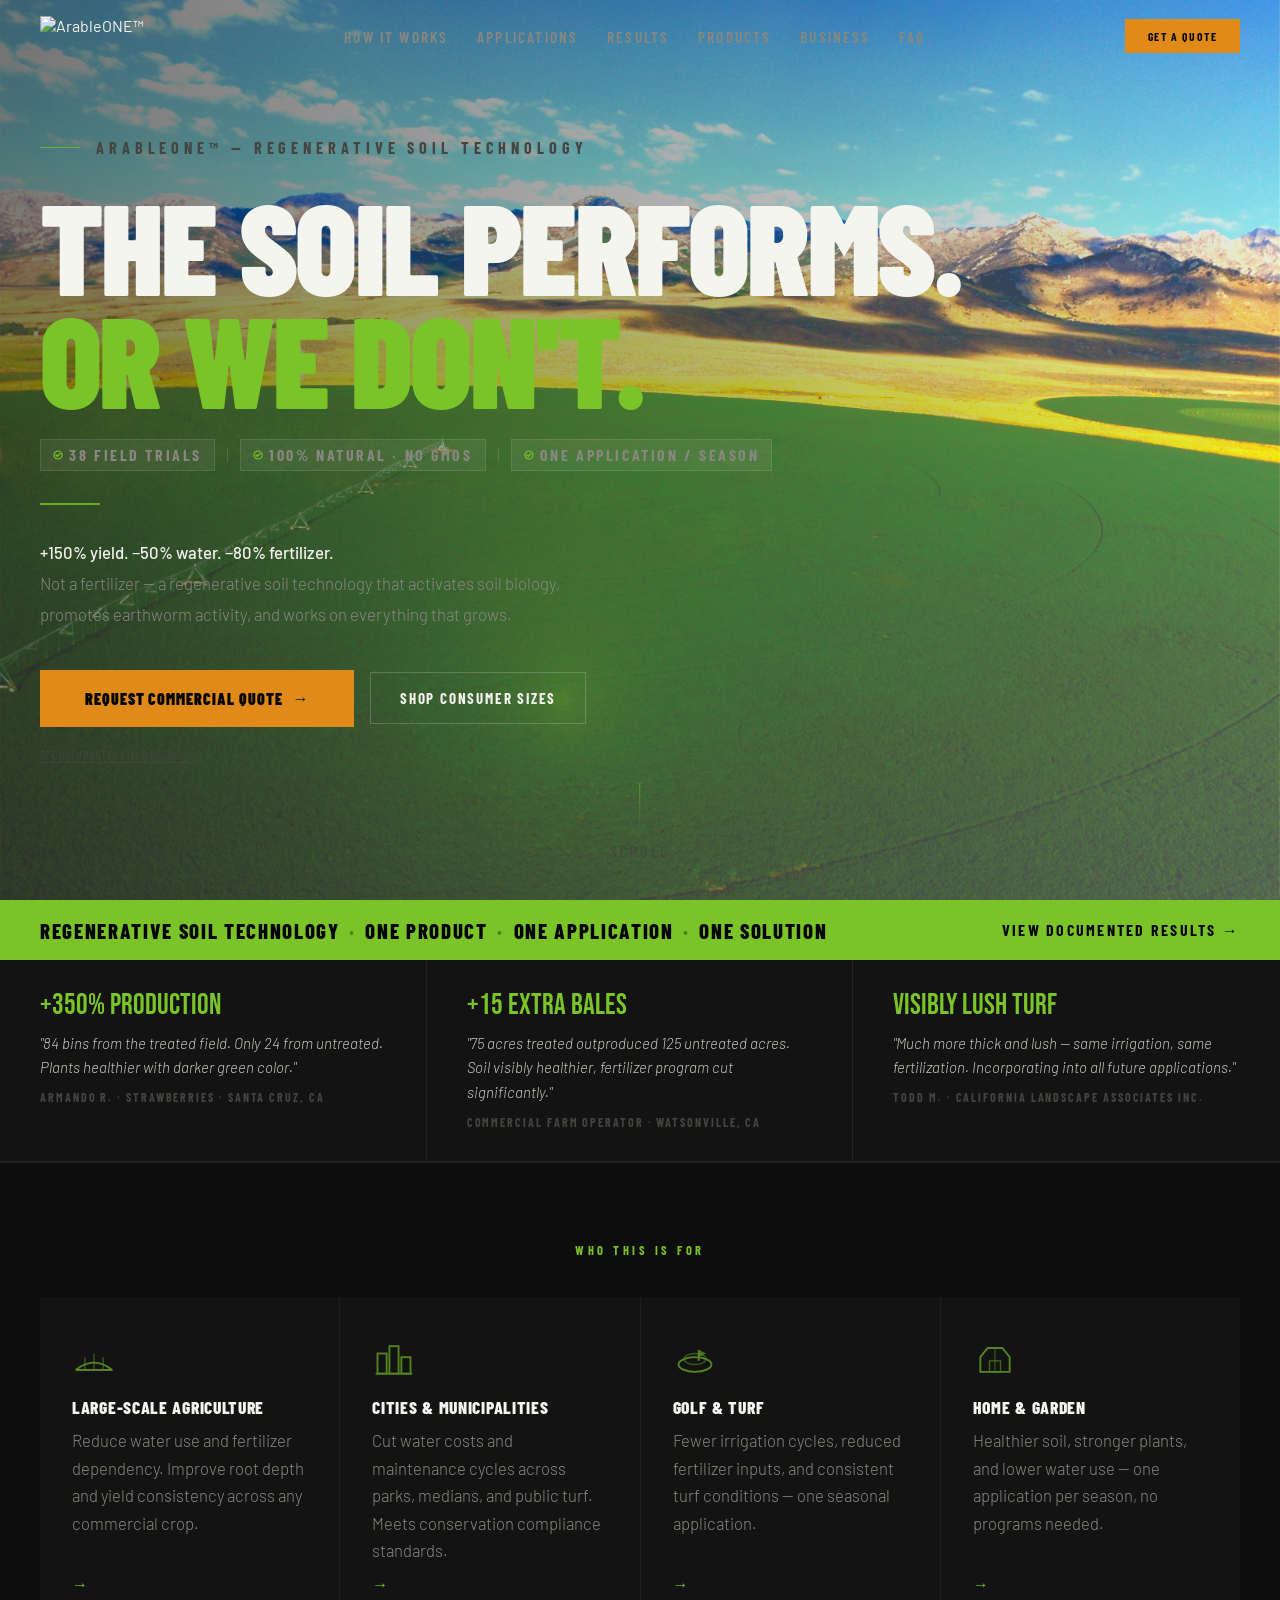
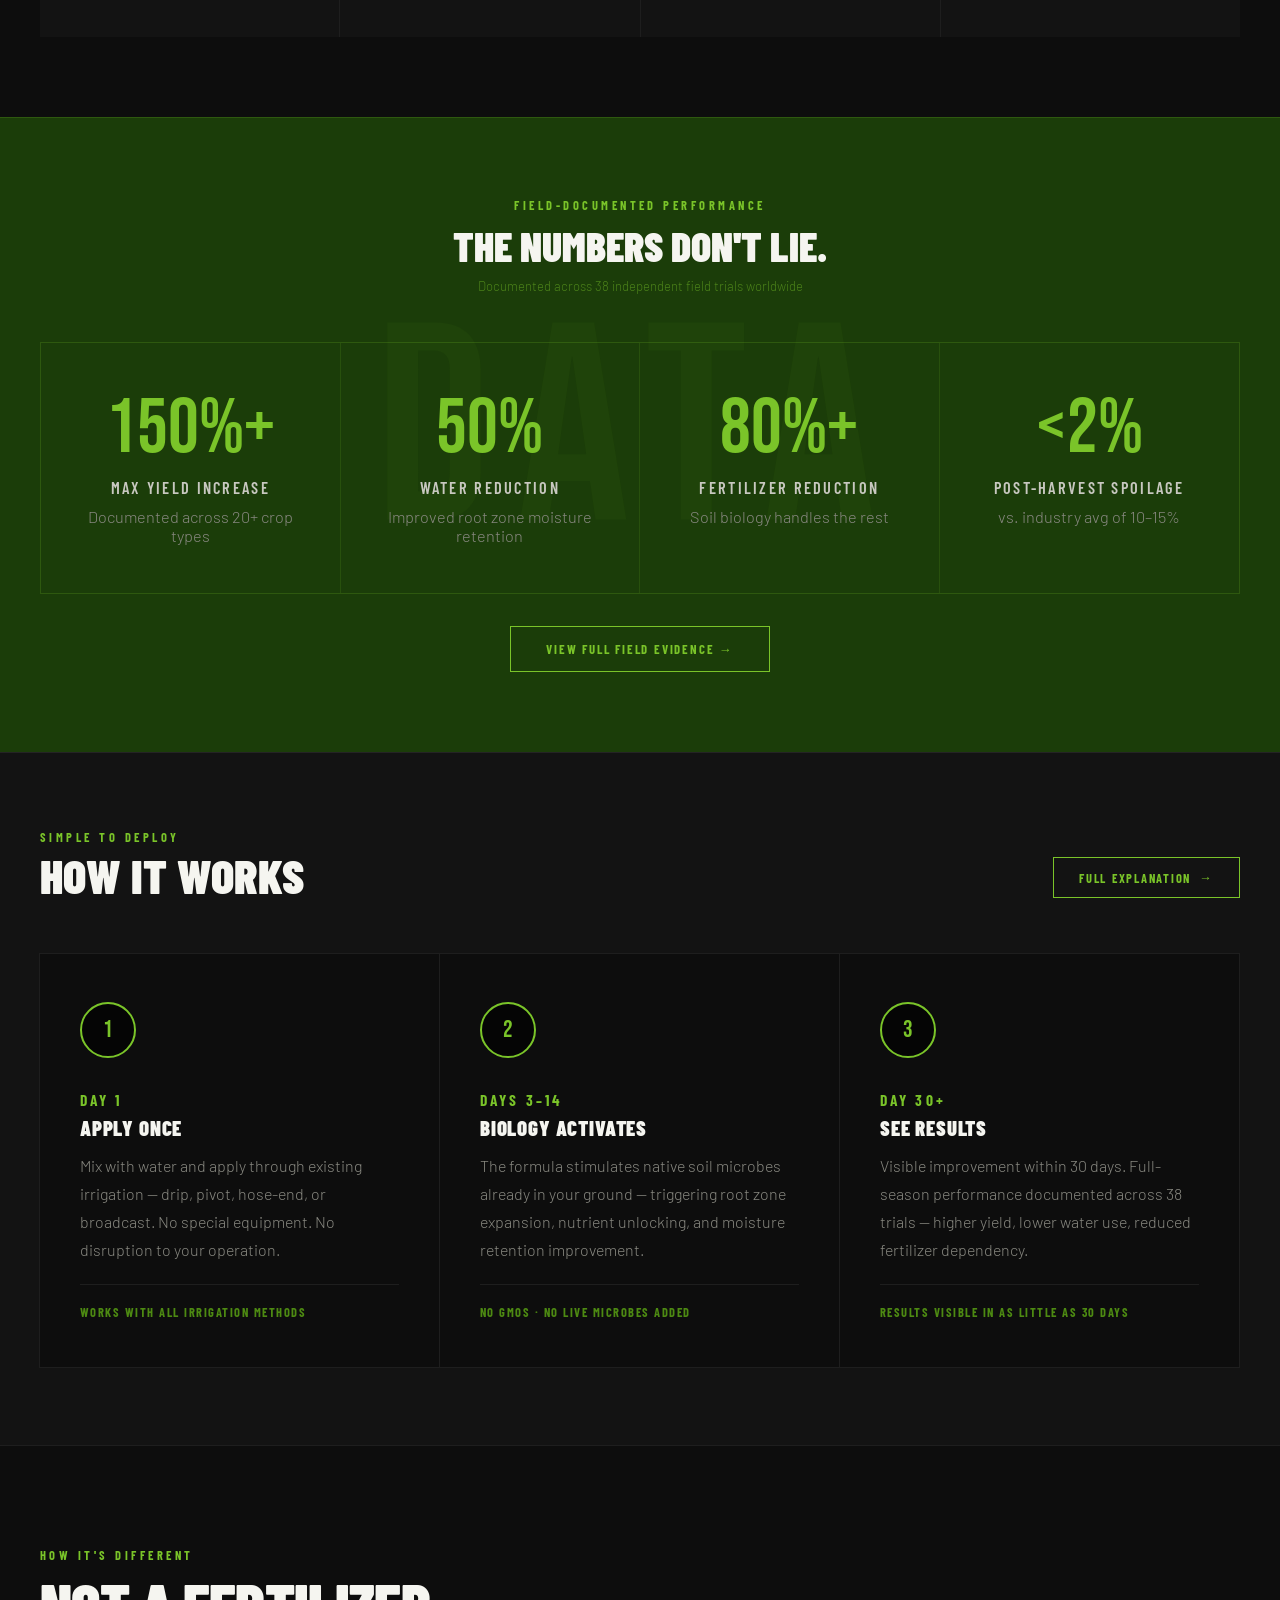
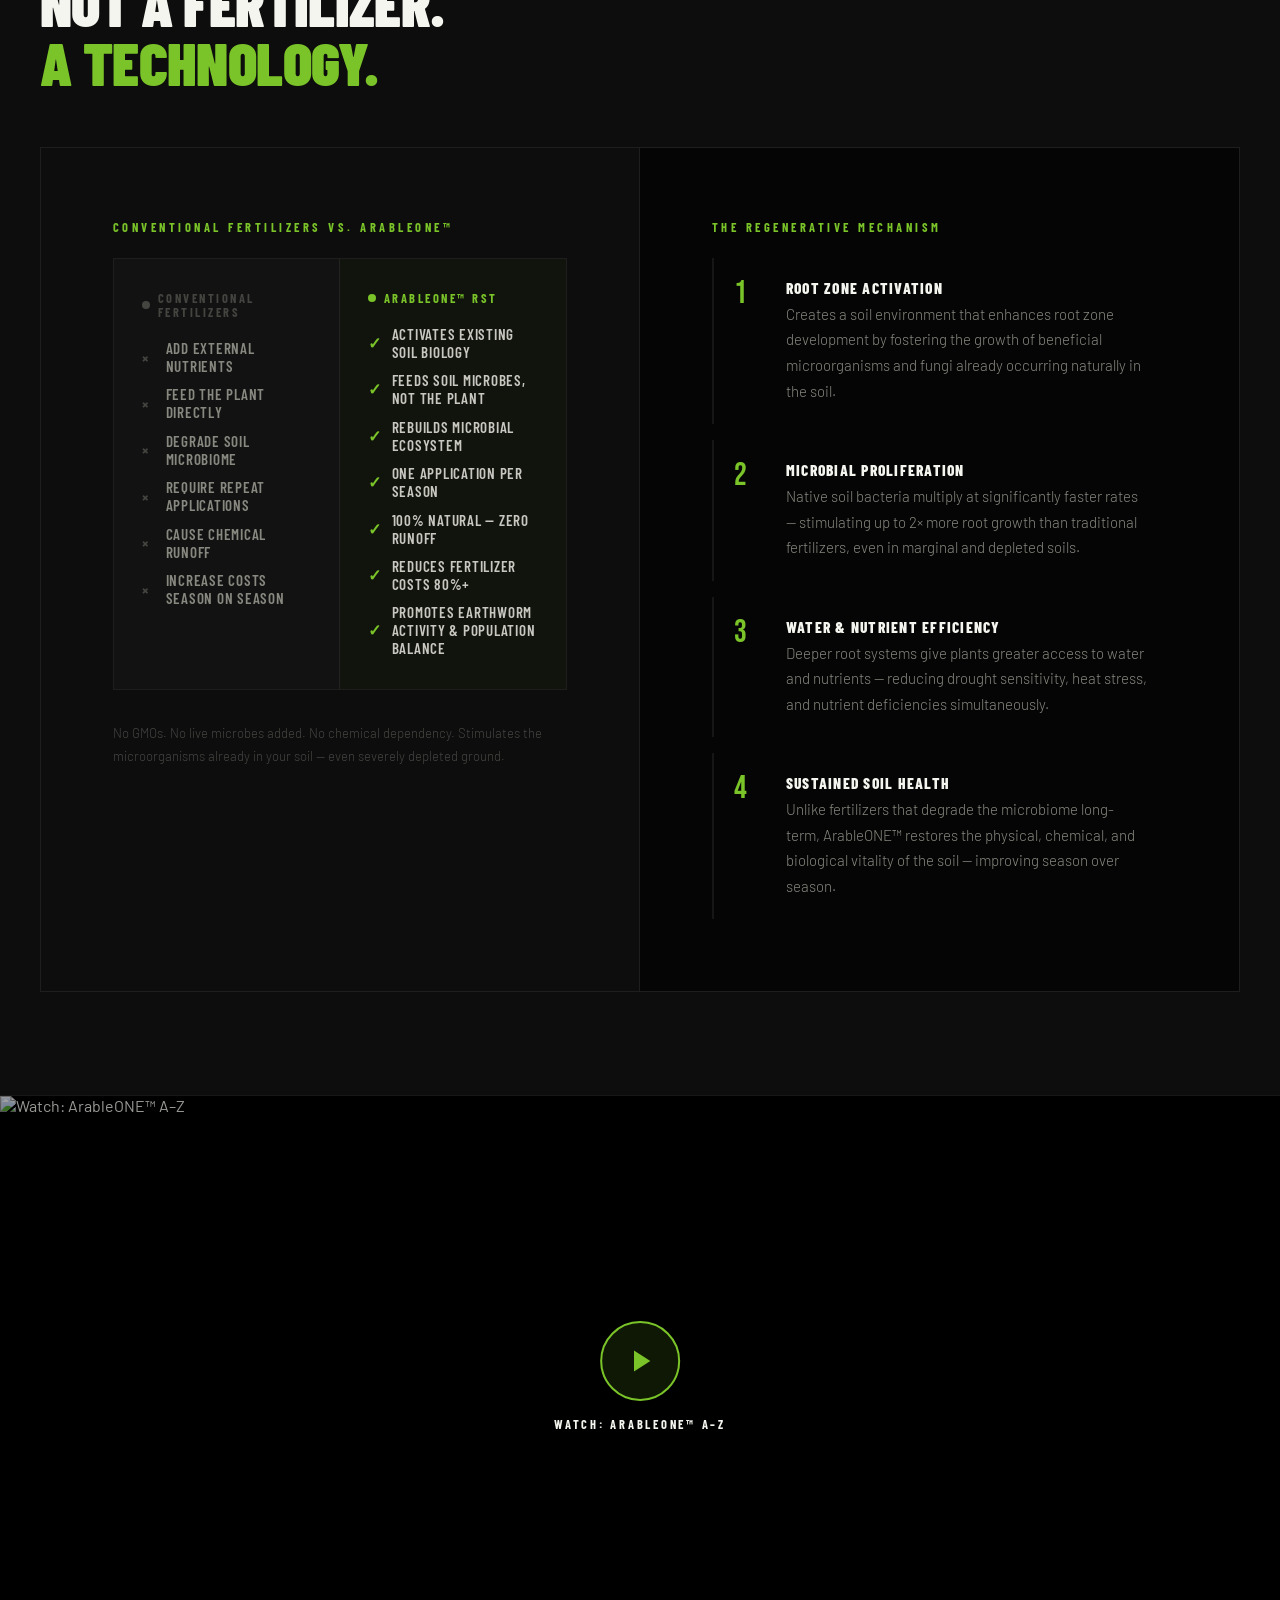
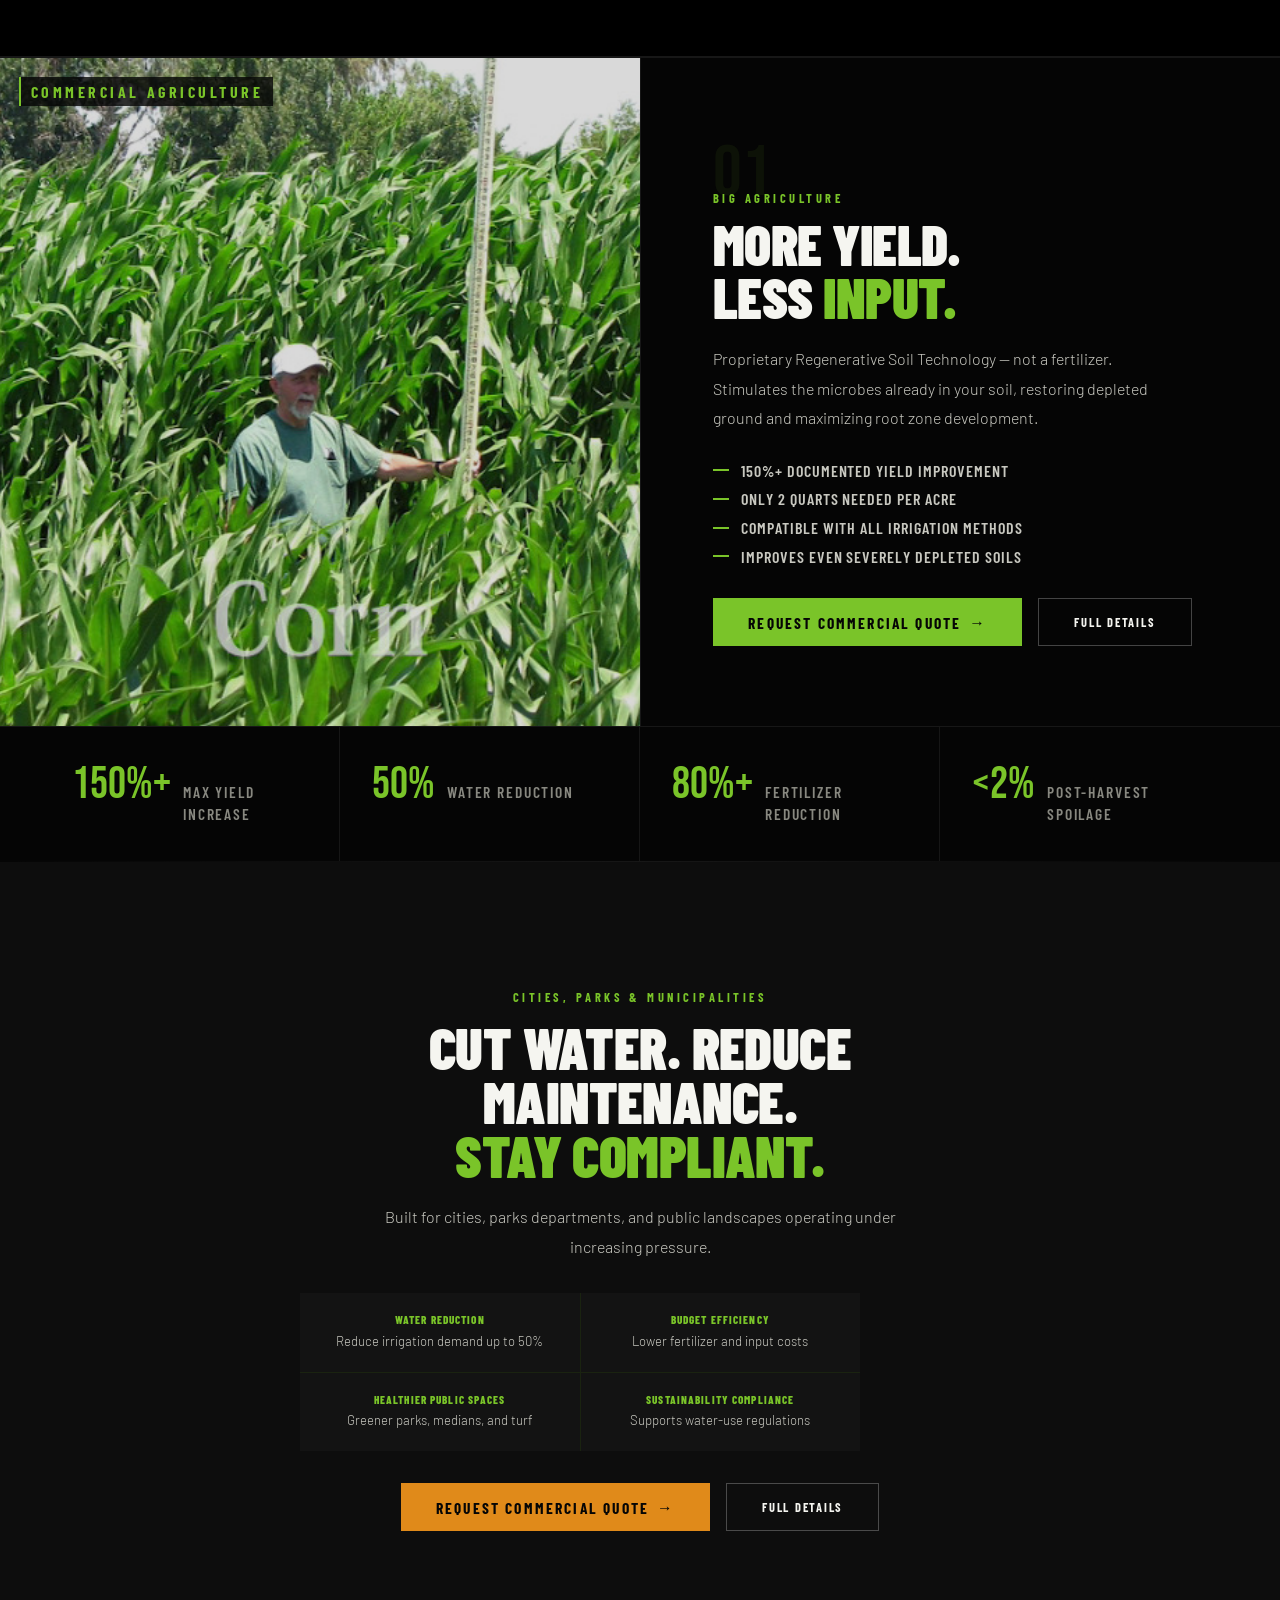
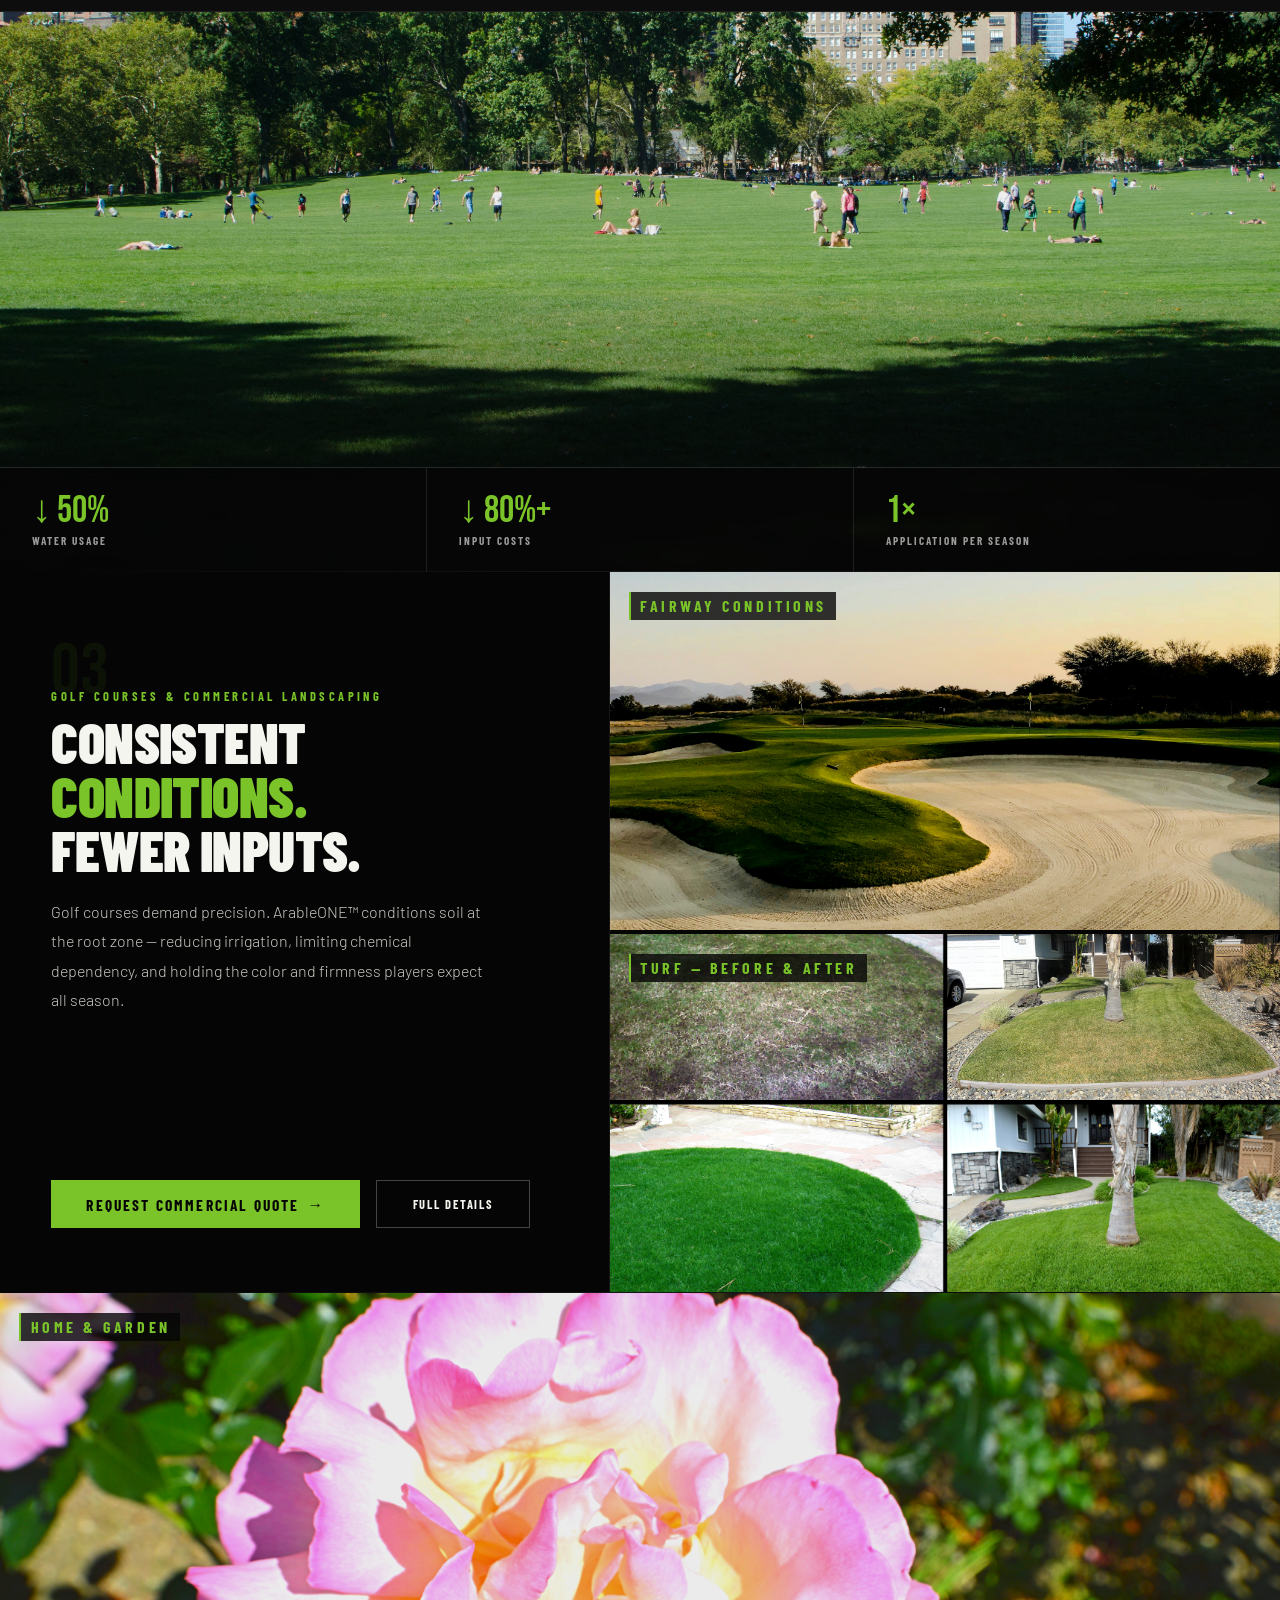
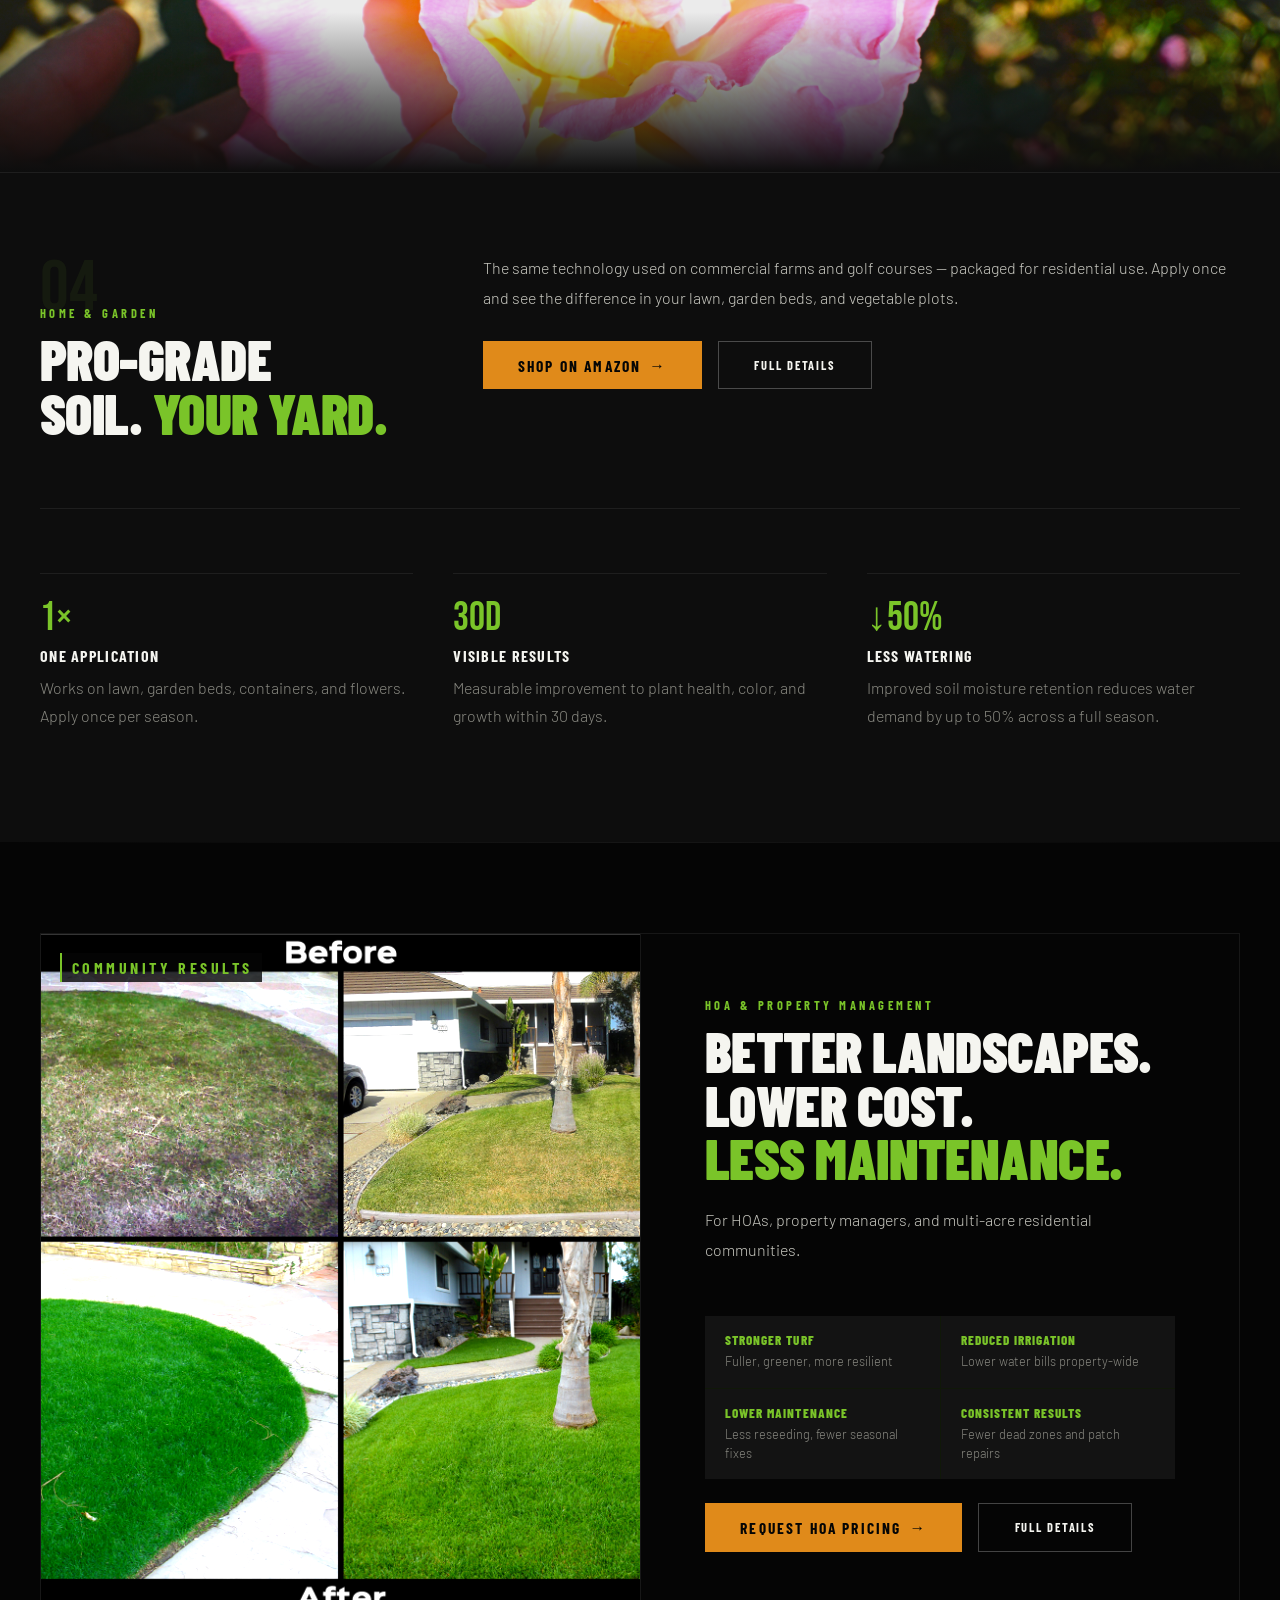
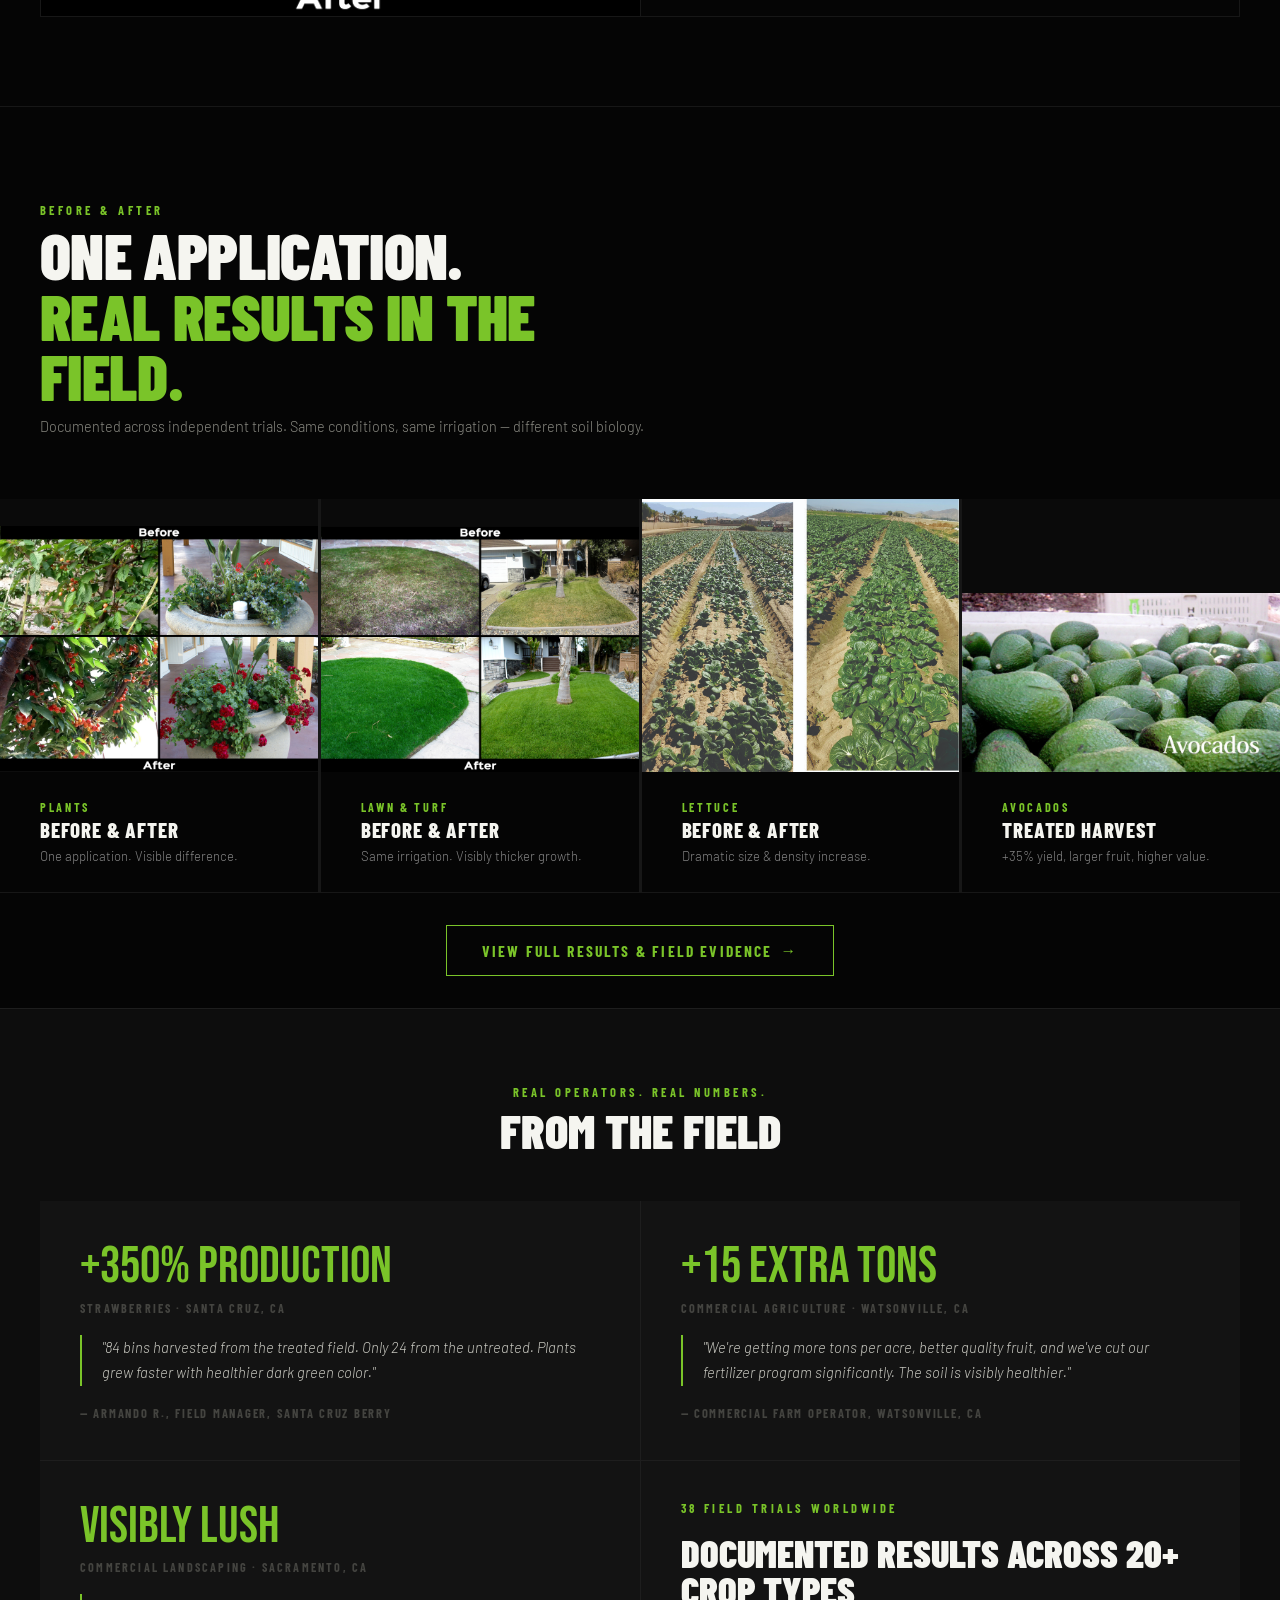
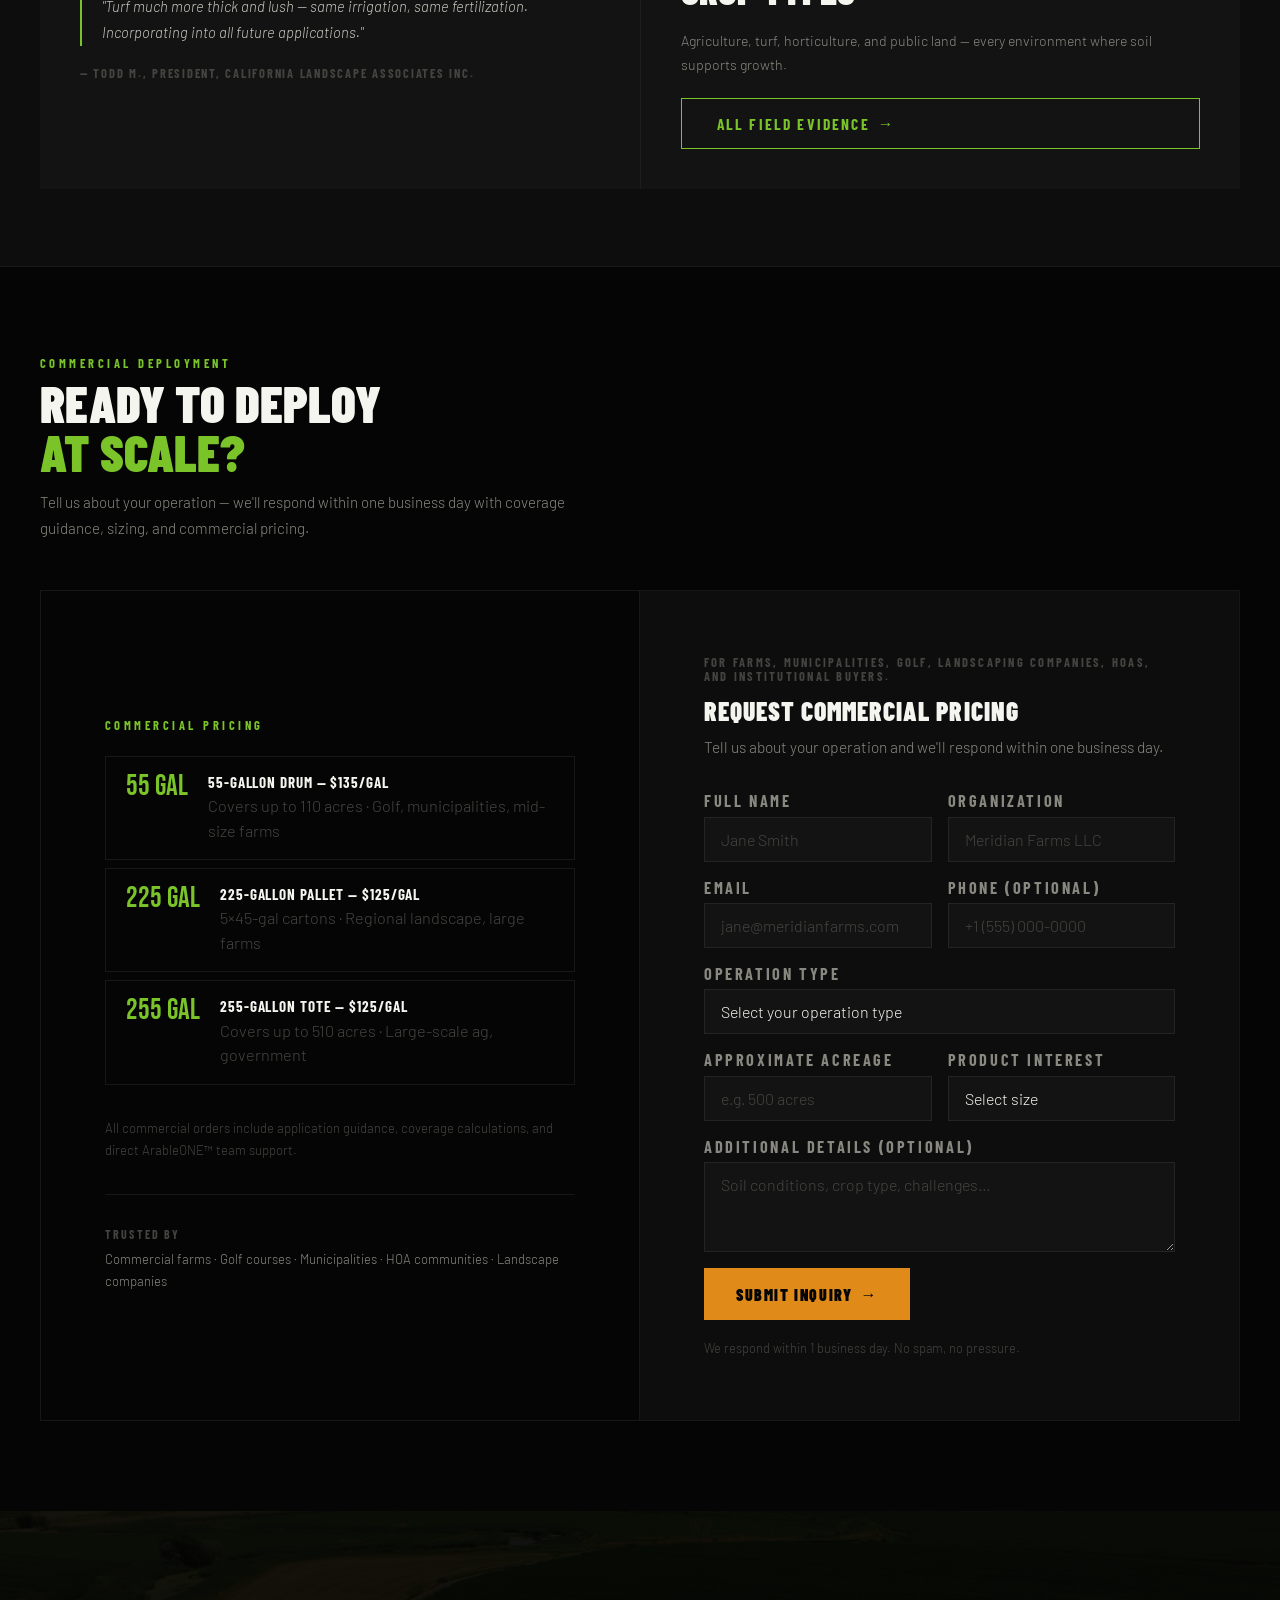
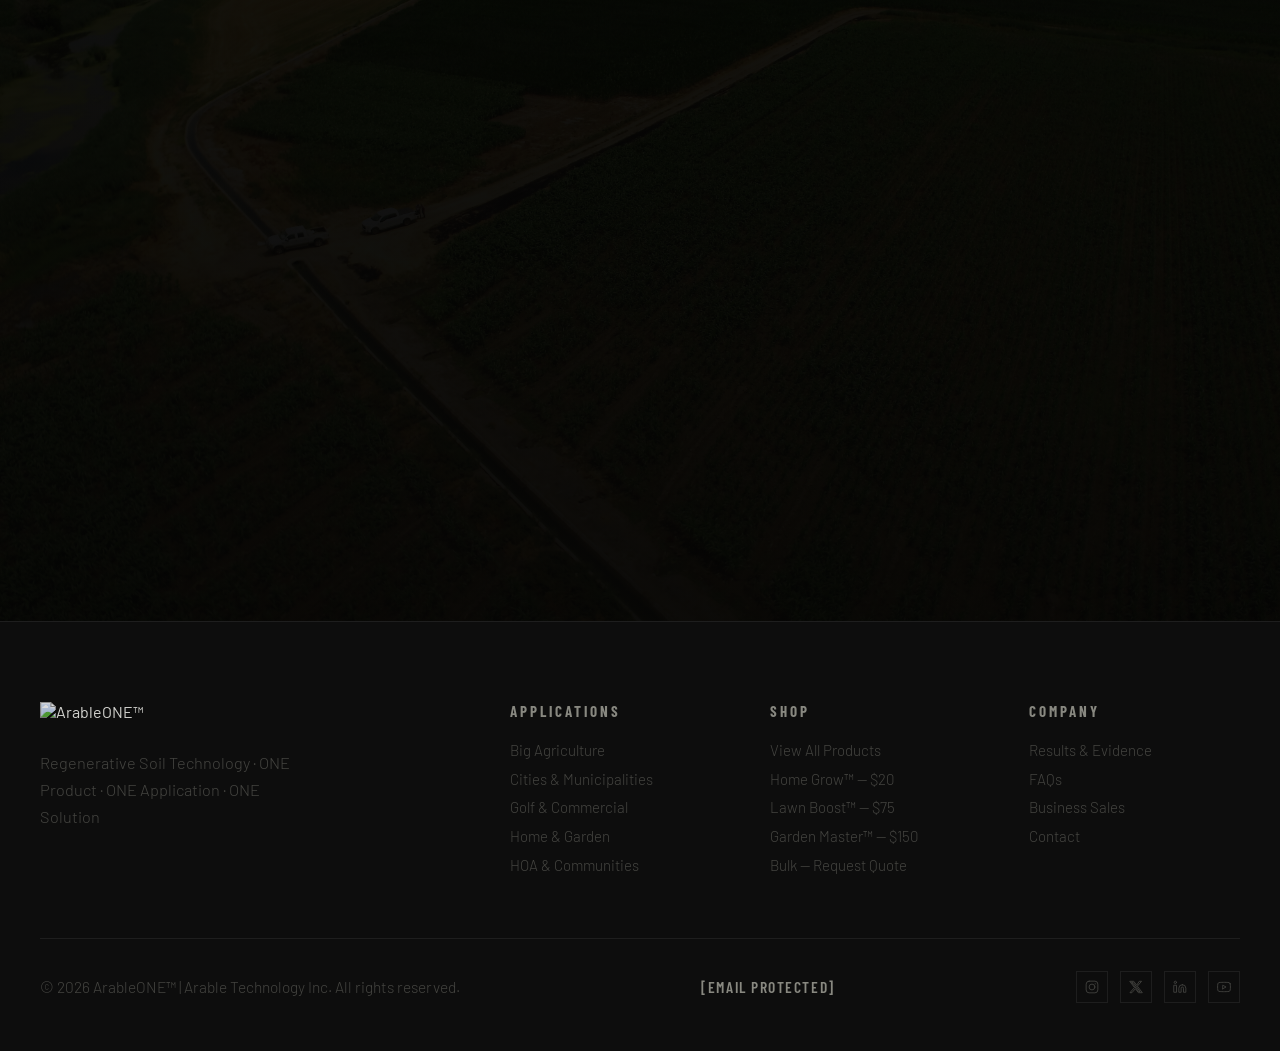
==== index.html @ fb0d5d3e "Add files via upload" ====
<!DOCTYPE html>
<html lang="en">
<head>
<meta charset="UTF-8"/><meta name="viewport" content="width=device-width, initial-scale=1.0"/>
<title>ArableONE™ — Regenerative Soil Technology | +150% Yield, -80% Fertilizer</title>
<meta name="description" content="ArableONE™ is a 100% natural soil technology that activates existing soil biology — delivering up to 150% yield increase, 50% water reduction, and 80%+ fertilizer reduction in one application per season."/>
<meta property="og:title" content="ArableONE™ — Regenerative Soil Technology | +150% Yield, -80% Fertilizer"/>
<meta property="og:description" content="ArableONE™ is a 100% natural soil technology that activates existing soil biology."/>
<meta property="og:type" content="website"/>
<link rel="preconnect" href="https://fonts.googleapis.com"/>
<link rel="preconnect" href="https://fonts.gstatic.com" crossorigin/>
<link href="https://fonts.googleapis.com/css2?family=Barlow+Condensed:wght@400;600;700;800;900&family=Barlow:wght@300;400;500&family=Bebas+Neue&display=swap" rel="stylesheet"/>
<style>
:root{
  --black:#050505;--s1:#0d0d0d;--s2:#131313;--s3:#1a1a1a;
  --border:rgba(255,255,255,0.07);
  --green:#7AC429;--green-hi:#92D93E;--green-lo:#4d8a12;--green-dk:#1b3d09;
  --amber:#E08A1A;--amber-hi:#F5A030;
  --white:#F5F5F0;--g1:#c8c8c0;--g2:#888880;--g3:#444440;
  --fd:'Barlow Condensed',sans-serif;--fb:'Barlow',sans-serif;--fs:'Bebas Neue',cursive;
  --ease:cubic-bezier(0.22,1,0.36,1);--t:0.4s cubic-bezier(0.22,1,0.36,1);
}
*,*::before,*::after{box-sizing:border-box;margin:0;padding:0}
html{font-size:16px;scroll-behavior:smooth}
body{font-family:var(--fb);background:var(--black);color:var(--white);overflow-x:hidden;-webkit-font-smoothing:antialiased}
img{display:block;max-width:100%}a{text-decoration:none;color:inherit}ul{list-style:none}
::-webkit-scrollbar{width:3px}::-webkit-scrollbar-track{background:var(--black)}::-webkit-scrollbar-thumb{background:var(--green-lo)}
.wrap{max-width:1320px;margin:0 auto;padding:0 2.5rem}
.lbl{font-family:var(--fd);font-size:.78rem;font-weight:700;letter-spacing:.28em;text-transform:uppercase;color:var(--green)}
.div{height:1px;background:linear-gradient(to right,transparent,var(--border),transparent)}
/* BUTTONS */
.btn{display:inline-flex;align-items:center;gap:.5rem;font-family:var(--fd);font-size:.97rem;font-weight:700;letter-spacing:.14em;text-transform:uppercase;padding:.9rem 2.2rem;border:none;cursor:pointer;transition:var(--t);position:relative;overflow:hidden;white-space:nowrap}
.btn::after{content:'';position:absolute;inset:0;background:rgba(255,255,255,.08);opacity:0;transition:opacity .2s}
.btn:hover::after{opacity:1}
.btn-a{background:var(--amber);color:#050505}.btn-a:hover{background:var(--amber-hi);transform:translateY(-2px);box-shadow:0 6px 24px rgba(224,138,26,.25)}
.btn-g{background:var(--green);color:#050505}.btn-g:hover{background:var(--green-hi);transform:translateY(-2px);box-shadow:0 6px 24px rgba(122,196,41,.2)}
.btn-ol{background:transparent;color:var(--white);border:1.5px solid rgba(255,255,255,.25)}.btn-ol:hover{border-color:var(--green);color:var(--green);transform:translateY(-2px)}
.btn-og{background:transparent;color:var(--green);border:1.5px solid var(--green)}.btn-og:hover{background:var(--green);color:#050505;transform:translateY(-2px)}
.arr{display:inline-block;transition:transform .25s}.btn:hover .arr{transform:translateX(4px)}
/* SECTION SHARED */
.snum{font-family:var(--fs);font-size:4.5rem;line-height:1;color:rgba(122,196,41,.07);margin-bottom:-1.2rem;display:block}
.stitle{font-family:var(--fd);font-size:clamp(2.2rem,4.5vw,3.5rem);font-weight:900;line-height:.96;letter-spacing:-.01em;text-transform:uppercase;color:var(--white);margin-bottom:1.25rem}
.stitle em{font-style:normal;color:var(--green)}
.sbody{font-size:1rem;font-weight:300;line-height:1.85;color:var(--g1);margin-bottom:1.75rem;max-width:440px}
.sbulls{display:flex;flex-direction:column;gap:.6rem;margin-bottom:2rem}
.sbulls li{display:flex;align-items:center;gap:.75rem;font-family:var(--fd);font-size:1rem;font-weight:600;letter-spacing:.06em;text-transform:uppercase;color:var(--g1)}
.sbulls li::before{content:'';display:block;width:16px;height:2px;background:var(--green);flex-shrink:0}
.clbl{position:absolute;top:1.2rem;left:1.2rem;z-index:2;font-family:var(--fd);font-size:1rem;font-weight:700;letter-spacing:.22em;text-transform:uppercase;color:var(--green);background:rgba(5,5,5,.8);padding:.3rem .6rem;border-left:2px solid var(--green)}
/* NAV */
#nav{position:fixed;top:0;left:0;right:0;z-index:100;transition:background .4s,border-color .4s;border-bottom:1px solid transparent}
#nav.scrolled{background:rgba(5,5,5,.97);border-bottom-color:var(--border);backdrop-filter:blur(16px)}
.nav-in{display:flex;align-items:center;justify-content:space-between;padding:1rem 2.5rem;max-width:1320px;margin:0 auto}
.nav-logo img{height:40px;width:auto}
.nav-links{display:flex;align-items:center;gap:1.8rem}
.nav-links a{font-family:var(--fd);font-size:.97rem;font-weight:600;letter-spacing:.14em;text-transform:uppercase;color:var(--g2);transition:color .25s}
.nav-links a:hover,.nav-links a.active{color:var(--green)}
.ham{display:none;flex-direction:column;gap:6px;cursor:pointer;padding:12px 8px;background:none;border:none;z-index:101;-webkit-tap-highlight-color:rgba(122,196,41,.2);touch-action:manipulation}
.ham span{display:block;width:26px;height:2px;background:var(--white);border-radius:2px;transition:var(--t)}
.mob-nav{display:none;position:fixed;inset:0;background:rgba(5,5,5,.99);z-index:200;flex-direction:column;align-items:center;justify-content:center;gap:2.5rem}
.mob-nav.open{display:flex}
.mob-nav a{font-family:var(--fd);font-size:1.8rem;font-weight:800;letter-spacing:.06em;text-transform:uppercase;color:var(--white);transition:color .2s}
.mob-nav a:hover{color:var(--green)}
.mob-close{position:absolute;top:1.5rem;right:2rem;background:none;border:none;color:var(--white);font-size:2rem;cursor:pointer;line-height:1}
/* HERO */
#hero{min-height:100vh;display:flex;align-items:center;position:relative;overflow:hidden;background:#050505}
.h-photo-bg{position:absolute;inset:0;width:100%;height:100%;object-fit:cover;object-position:center;z-index:0;filter:brightness(1.35) saturate(1.35)}
.h-overlay{position:absolute;inset:0;background:linear-gradient(105deg,rgba(0,0,0,.55) 0%,rgba(0,0,0,.28) 55%,rgba(0,0,0,.0) 100%);z-index:1}
.h-cnt{position:relative;z-index:2;width:100%;padding:0 2.5rem;max-width:1320px;margin:0 auto}
.h-eye{display:flex;align-items:center;gap:1rem;margin-bottom:2rem}
.h-eye-line{display:block;width:40px;height:1px;background:var(--green);opacity:.7}
.h-eye-text{font-family:var(--fd);font-size:1.02rem;font-weight:700;letter-spacing:.3em;text-transform:uppercase;color:var(--g3)}
.h-hl{font-family:var(--fd);font-size:clamp(4rem,10vw,10rem);font-weight:900;line-height:.88;letter-spacing:-.02em;text-transform:uppercase;color:var(--white);max-width:1000px;margin-bottom:1.5rem}
.h-hl-accent{color:var(--green);display:block}
/* TRUST PILLS */
.h-trust{display:flex;align-items:center;gap:.75rem;flex-wrap:wrap;margin-bottom:2rem}
.h-trust-pill{display:flex;align-items:center;gap:.4rem;background:rgba(255,255,255,.06);border:1px solid rgba(255,255,255,.1);padding:.35rem .75rem;font-family:var(--fd);font-size:1rem;font-weight:700;letter-spacing:.16em;text-transform:uppercase;color:var(--g2)}
.h-trust-pill svg{flex-shrink:0}
.h-trust-divider{width:1px;height:14px;background:rgba(255,255,255,.12)}
.h-rule{width:60px;height:2px;background:var(--green);margin:0 0 2rem;opacity:.8}
.h-copy{font-size:1.05rem;font-weight:300;line-height:1.85;color:var(--g2);max-width:520px;margin-bottom:2.5rem}
.h-copy strong{color:var(--white);font-weight:500}
.h-btns{display:flex;gap:1rem;flex-wrap:wrap;align-items:center}
.h-btn-primary{display:inline-flex;align-items:center;gap:.6rem;background:var(--amber);color:#050505;font-family:var(--fd);font-size:1rem;font-weight:900;letter-spacing:.06em;text-transform:uppercase;padding:1.15rem 2.8rem;border:none;cursor:pointer;transition:var(--t)}
.h-btn-primary:hover{background:var(--amber-hi);transform:translateY(-2px);box-shadow:0 8px 32px rgba(224,138,26,.3)}
.h-btn-primary .arr{display:inline-block;transition:transform .25s}
.h-btn-primary:hover .arr{transform:translateX(5px)}
.h-btn-secondary{display:inline-flex;align-items:center;gap:.5rem;background:transparent;color:var(--white);border:1.5px solid rgba(255,255,255,.2);font-family:var(--fd);font-size:.94rem;font-weight:700;letter-spacing:.12em;text-transform:uppercase;padding:1rem 1.8rem;cursor:pointer;transition:var(--t)}
.h-btn-secondary:hover{border-color:var(--green);color:var(--green);transform:translateY(-2px)}
.h-scroll{position:absolute;bottom:2.5rem;left:50%;transform:translateX(-50%);display:flex;flex-direction:column;align-items:center;gap:.6rem;z-index:2}
.h-scroll-ln{width:1px;height:48px;background:linear-gradient(to bottom,rgba(122,196,41,.6),transparent);animation:sln 2.2s ease-in-out infinite}
@keyframes sln{0%{transform:scaleY(0);transform-origin:top}50%{transform:scaleY(1);transform-origin:top}100%{transform:scaleY(1);transform-origin:bottom;opacity:0}}
.h-scroll-lbl{font-family:var(--fd);font-size:.97rem;letter-spacing:.22em;text-transform:uppercase;color:var(--g3)}
/* STRIP */
#strip{background:var(--green);padding:1.1rem 2.5rem}
.strip-in{max-width:1320px;margin:0 auto;display:flex;align-items:center;justify-content:space-between;gap:2rem;flex-wrap:wrap}
.strip-tg{font-family:var(--fd);font-size:clamp(.95rem,1.8vw,1.3rem);font-weight:800;letter-spacing:.08em;text-transform:uppercase;color:#050505}
.strip-tg span{opacity:.35;margin:0 .6rem}
.strip-lk{font-family:var(--fd);font-size:1rem;font-weight:700;letter-spacing:.14em;text-transform:uppercase;color:#050505;display:flex;align-items:center;gap:.4rem;transition:opacity .2s}
.strip-lk:hover{opacity:.6}
/* SOCIAL PROOF BAR */
.proof-bar{background:var(--s2);border-bottom:1px solid var(--border)}
.proof-bar-inner{max-width:1320px;margin:0 auto;display:grid;grid-template-columns:repeat(3,1fr)}
.proof-quote{padding:2rem 2.5rem;border-right:1px solid var(--border);display:flex;flex-direction:column;gap:.6rem}
.proof-quote:last-child{border-right:none}
.proof-result{font-family:var(--fs);font-size:1.8rem;color:var(--green);line-height:1}
.proof-text{font-size:.94rem;font-weight:300;color:var(--g1);line-height:1.65;font-style:italic}
.proof-attr{font-family:var(--fd);font-size:.75rem;font-weight:700;letter-spacing:.16em;text-transform:uppercase;color:var(--g3)}
/* WHO CARDS */
.who-grid{display:grid;grid-template-columns:repeat(4,1fr);gap:1px;background:var(--border)}
.who-card{background:var(--s2);padding:2.5rem 2rem;display:flex;flex-direction:column;gap:.6rem;transition:background var(--t);border-bottom:3px solid transparent}
.who-card:hover{background:var(--s3);border-bottom-color:var(--green)}
.who-icon{width:44px;height:44px;margin-bottom:.5rem;opacity:.65;transition:opacity var(--t)}
.who-card:hover .who-icon{opacity:1}
.who-icon svg{width:100%;height:100%}
.who-title{font-family:var(--fd);font-size:1.1rem;font-weight:800;letter-spacing:.04em;text-transform:uppercase;color:var(--white);line-height:1.1}
.who-sub{font-size:1.04rem;font-weight:300;color:var(--g2);line-height:1.65;flex:1}
.who-arrow{font-family:var(--fd);font-size:1rem;font-weight:700;letter-spacing:.1em;color:var(--green);transition:transform var(--t);display:inline-block}
.who-card:hover .who-arrow{transform:translateX(4px)}
/* STATS BAR */
.stats{display:grid;grid-template-columns:repeat(4,1fr);border:1px solid rgba(122,196,41,.2);position:relative;z-index:1}
.sc{padding:3rem 2rem;border-right:1px solid rgba(122,196,41,.15);text-align:center;transition:background .3s}
.sc:last-child{border-right:none}
.sc:hover{background:rgba(122,196,41,.06)}
.sn{font-family:var(--fs);font-size:clamp(3.5rem,6vw,5.5rem);color:var(--green);line-height:1;display:block;margin-bottom:.5rem}
.sl{font-family:var(--fd);font-size:1.02rem;font-weight:600;letter-spacing:.14em;text-transform:uppercase;color:var(--g1);line-height:1.5}
.sd{font-size:1.02rem;color:var(--g2);margin-top:.4rem;font-weight:300}
/* HOW IT WORKS PREVIEW */
.hiw-steps{display:grid;grid-template-columns:repeat(3,1fr);gap:0;position:relative}
.hiw-steps::before{content:'';position:absolute;top:2.75rem;left:calc(16.66% + 1px);right:calc(16.66% + 1px);height:1px;background:linear-gradient(to right,var(--green-lo),var(--green),var(--green-lo));opacity:.35;pointer-events:none}
.hiw-step{background:var(--s1);padding:3rem 2.5rem;border:1px solid var(--border);margin:-1px 0 0 -1px;position:relative;transition:background var(--t)}
.hiw-step:hover{background:var(--s2)}
.hiw-num{width:56px;height:56px;border-radius:50%;border:2px solid var(--green);background:var(--black);display:flex;align-items:center;justify-content:center;margin-bottom:2rem}
.hiw-num span{font-family:var(--fs);font-size:1.5rem;color:var(--green);line-height:1}
.hiw-tag{font-family:var(--fd);font-size:.97rem;font-weight:700;letter-spacing:.2em;text-transform:uppercase;color:var(--green);margin-bottom:.5rem}
.hiw-title{font-family:var(--fd);font-size:1.3rem;font-weight:900;letter-spacing:.04em;text-transform:uppercase;color:var(--white);margin-bottom:.75rem;line-height:1.1}
.hiw-desc{font-size:1rem;font-weight:300;color:var(--g2);line-height:1.75}
.hiw-detail{font-family:var(--fd);font-size:.78rem;font-weight:700;letter-spacing:.12em;text-transform:uppercase;color:var(--green-lo);margin-top:1.25rem;padding-top:1.25rem;border-top:1px solid var(--border)}
/* TECH */
#technology{padding:9rem 0;background:var(--s1);border-top:1px solid var(--border)}
.tech-split{display:grid;grid-template-columns:1fr 1fr;gap:0;border:1px solid var(--border)}
.tech-left{padding:4.5rem;border-right:1px solid var(--border)}
.tech-right{padding:4.5rem;background:var(--black);display:flex;flex-direction:column;justify-content:center}
.tech-vs{display:grid;grid-template-columns:1fr 1fr;gap:0;border:1px solid var(--border);margin-bottom:2rem}
.tech-col{padding:2rem 1.75rem}
.tech-col-bad{border-right:1px solid var(--border);background:rgba(255,255,255,.02)}
.tech-col-good{background:rgba(122,196,41,.04)}
.tech-col-label{font-family:var(--fd);font-size:.78rem;font-weight:700;letter-spacing:.2em;text-transform:uppercase;margin-bottom:1.25rem;display:flex;align-items:center;gap:.5rem}
.tech-col-label.bad{color:var(--g3)}.tech-col-label.good{color:var(--green)}
.tech-col-label::before{content:'';display:block;width:8px;height:8px;border-radius:50%;background:currentColor;flex-shrink:0}
.tech-items{display:flex;flex-direction:column;gap:.65rem}
.tech-item{font-family:var(--fd);font-size:.94rem;font-weight:600;letter-spacing:.05em;text-transform:uppercase;color:var(--g2);display:flex;align-items:center;gap:.6rem}
.tech-item::before{content:'×';font-size:1.02rem;color:var(--g3);font-weight:700;flex-shrink:0;width:14px}
.tech-item.good{color:var(--g1)}.tech-item.good::before{content:'✓';color:var(--green)}
.tech-mechanism{display:flex;flex-direction:column;gap:1rem}
.tech-step{display:flex;gap:1.25rem;align-items:flex-start;padding:1.25rem;border-left:2px solid var(--border);transition:border-color var(--t)}
.tech-step:hover{border-left-color:var(--green)}
.tech-step-num{font-family:var(--fs);font-size:2rem;color:var(--green);line-height:1;flex-shrink:0;min-width:32px}
.tech-step-title{font-family:var(--fd);font-size:.97rem;font-weight:800;letter-spacing:.08em;text-transform:uppercase;color:var(--white);margin-bottom:.3rem}
.tech-step-desc{font-size:.94rem;font-weight:300;line-height:1.7;color:var(--g2)}
/* AG */
.fw-inner{display:grid;grid-template-columns:1fr 1fr;align-items:stretch;min-height:640px}
.fw-left{padding:5rem 4.5rem;border-left:1px solid var(--border);display:flex;flex-direction:column;justify-content:center}
.fw-photo{position:relative;overflow:hidden;min-height:400px}
.fw-photo img{position:absolute;inset:0;width:100%;height:100%;object-fit:cover;display:block;transition:transform .9s var(--ease)}
.fw-photo:hover img{transform:scale(1.03)}
.fw-photo-overlay{position:absolute;inset:0;background:rgba(0,0,0,.15);z-index:1;pointer-events:none}
.fw-photo .clbl{z-index:2}
.farms-stat-strip{display:grid;grid-template-columns:repeat(4,1fr);border-top:1px solid var(--border)}
.farms-stat-item{padding:2.25rem 2rem;border-right:1px solid var(--border);display:flex;align-items:baseline;gap:.75rem}
.farms-stat-item:last-child{border-right:none}
.fsi-n{font-family:var(--fs);font-size:2.8rem;color:var(--green);line-height:1;flex-shrink:0}
.fsi-l{font-family:var(--fd);font-size:.97rem;font-weight:600;letter-spacing:.12em;text-transform:uppercase;color:var(--g2);line-height:1.4}
/* CITIES */
.cities-top{text-align:center;max-width:760px;margin:0 auto;padding:8rem 2.5rem 5rem}
.cities-vis{width:100%;height:560px;position:relative;overflow:hidden;border-top:1px solid var(--border)}
.cities-vis-overlay{position:absolute;inset:0;background:linear-gradient(to top,rgba(13,13,13,.6) 0%,rgba(13,13,13,.1) 50%,transparent 100%);pointer-events:none;z-index:1}
.cities-btns{display:flex;justify-content:center;gap:1rem;flex-wrap:wrap;margin-top:2rem}
/* GOLF */
.golf-split{display:grid;grid-template-columns:1fr 1.1fr;gap:0;align-items:stretch}
.golf-photos{display:grid;grid-template-rows:1fr 1fr;gap:4px;min-height:520px}
.golf-photo-top,.golf-photo-btm{position:relative;overflow:hidden;min-height:256px}
.golf-photo-top img,.golf-photo-btm img{position:absolute;inset:0;width:100%;height:100%;object-fit:cover;display:block;transition:transform .6s var(--ease)}
.golf-photo-top:hover img,.golf-photo-btm:hover img{transform:scale(1.03)}
/* HG */
.hg-vis{width:100%;height:480px;position:relative;overflow:hidden;border-bottom:1px solid var(--border)}
.hg-vis img{position:absolute;inset:0;width:100%;height:100%;object-fit:cover;object-position:center 30%;display:block}
.hg-bottom{padding:5rem 0 7rem;background:var(--s1)}
.hg-header{display:grid;grid-template-columns:1fr 2fr;gap:4rem;align-items:start;margin-bottom:4rem;padding-bottom:3rem;border-bottom:1px solid var(--border)}
.hg-cols{display:grid;grid-template-columns:repeat(3,1fr);gap:2.5rem}
.hg-col{padding-top:1.5rem;border-top:1px solid var(--border)}
.hg-col-n{font-family:var(--fs);font-size:2.5rem;color:var(--green);line-height:1;margin-bottom:.5rem}
.hg-col-title{font-family:var(--fd);font-size:1rem;font-weight:700;letter-spacing:.08em;text-transform:uppercase;color:var(--white);margin-bottom:.6rem}
.hg-col-desc{font-size:1rem;font-weight:300;line-height:1.75;color:var(--g2)}
/* RESULTS */
.results-header{max-width:640px;margin-bottom:4rem}
.results-hl{font-family:var(--fd);font-size:clamp(2.5rem,5vw,4rem);font-weight:900;line-height:.94;letter-spacing:-.01em;text-transform:uppercase;color:var(--white);margin-top:.5rem}
/* B2B */
.b2b-inner{display:grid;grid-template-columns:1fr 1fr;gap:0;border:1px solid var(--border)}
.b2b-left{padding:4rem;border-right:1px solid var(--border);display:flex;flex-direction:column;justify-content:center}
.b2b-right{padding:4rem;background:var(--s1)}
.b2b-tiers{display:flex;flex-direction:column;gap:.5rem;margin-bottom:2rem}
.b2b-tier{display:flex;align-items:flex-start;gap:1.25rem;padding:1rem 1.25rem;border:1px solid var(--border);transition:border-color var(--t)}
.b2b-tier:hover{border-color:rgba(122,196,41,.3)}
.b2b-tier-vol{font-family:var(--fs);font-size:1.8rem;color:var(--green);line-height:1;flex-shrink:0;min-width:60px}
.b2b-tier-label{font-family:var(--fd);font-size:.94rem;font-weight:700;letter-spacing:.06em;text-transform:uppercase;color:var(--white);margin-bottom:.2rem}
.b2b-tier-desc{font-size:1.02rem;font-weight:300;color:var(--g3);line-height:1.5}
.b2b-form-title{font-family:var(--fd);font-size:1.6rem;font-weight:900;letter-spacing:.04em;text-transform:uppercase;color:var(--white);margin-bottom:.5rem}
.b2b-form-sub{font-size:.97rem;font-weight:300;color:var(--g2);margin-bottom:2rem;line-height:1.65}
.b2b-form{display:flex;flex-direction:column;gap:1rem}
.form-row{display:grid;grid-template-columns:1fr 1fr;gap:1rem}
.form-field{display:flex;flex-direction:column;gap:.4rem}
.form-field label{font-family:var(--fd);font-size:1.02rem;font-weight:700;letter-spacing:.16em;text-transform:uppercase;color:var(--g2)}
.form-field input,.form-field select,.form-field textarea{background:var(--s2);border:1px solid var(--border);color:var(--white);font-family:var(--fb);font-size:1rem;font-weight:300;padding:.75rem 1rem;outline:none;transition:border-color .25s;-webkit-appearance:none;border-radius:0}
.form-field input:focus,.form-field select:focus,.form-field textarea:focus{border-color:var(--green)}
.form-field select{cursor:pointer}
.form-field textarea{min-height:90px;resize:vertical}
.form-field input::placeholder,.form-field textarea::placeholder{color:var(--g3)}
.form-submit{background:var(--amber);color:#050505;font-family:var(--fd);font-size:1rem;font-weight:900;letter-spacing:.1em;text-transform:uppercase;padding:1rem 2rem;border:none;cursor:pointer;transition:var(--t);display:flex;align-items:center;gap:.5rem;align-self:flex-start}
.form-submit:hover{background:var(--amber-hi);transform:translateY(-2px)}
.form-note{font-size:.80rem;font-weight:300;color:var(--g3);margin-top:.25rem}
.form-success{display:none;text-align:center;padding:3rem}
.form-success.visible{display:block}
.form-success-icon{font-size:3rem;color:var(--green);margin-bottom:1rem}
.form-success-title{font-family:var(--fd);font-size:1.8rem;font-weight:900;text-transform:uppercase;color:var(--white);margin-bottom:.75rem}
.form-success-msg{font-size:1.04rem;font-weight:300;color:var(--g1);line-height:1.75}
/* FOOTER */
#ft{padding:5rem 0 3rem;background:var(--s1);border-top:1px solid var(--border)}
.ft-in{display:grid;grid-template-columns:2fr 1fr 1fr 1fr;gap:3rem;margin-bottom:4rem}
.ft-tg{font-size:1.02rem;font-weight:300;color:var(--g3);line-height:1.65;margin-top:.75rem;max-width:260px}
.ft-col h4{font-family:var(--fd);font-size:.94rem;font-weight:700;letter-spacing:.2em;text-transform:uppercase;color:var(--g2);margin-bottom:1.25rem}
.ft-col li+li{margin-top:.6rem}
.ft-col a{font-size:.94rem;font-weight:300;color:var(--g3);transition:color .2s}
.ft-col a:hover{color:var(--green)}
.ft-bot{display:flex;align-items:center;justify-content:space-between;gap:1.5rem;flex-wrap:wrap;border-top:1px solid var(--border);padding-top:2rem}
.ft-copy{font-size:.97rem;font-weight:300;color:var(--g3)}
.ft-mail a{font-family:var(--fd);font-size:.97rem;font-weight:600;letter-spacing:.1em;text-transform:uppercase;color:var(--g2);transition:color .2s}
.ft-mail a:hover{color:var(--green)}
.soc{display:flex;gap:.75rem}
.sb{width:32px;height:32px;border:1px solid var(--border);display:flex;align-items:center;justify-content:center;color:var(--g3);transition:color .2s,border-color .2s}
.sb svg{width:14px;height:14px;fill:none;stroke:currentColor;stroke-width:1.5;stroke-linecap:round;stroke-linejoin:round}
.sb:hover{color:var(--green);border-color:var(--green)}
/* REVEAL ANIMATIONS */
.rev,.rev-l,.rev-r{opacity:0;transform:translateY(20px);transition:opacity .7s var(--ease),transform .7s var(--ease)}
.rev-l{transform:translateX(-24px)}.rev-r{transform:translateX(24px)}
.stg>*{opacity:0;transform:translateY(16px);transition:opacity .6s var(--ease),transform .6s var(--ease)}
.rev.in,.rev-l.in,.rev-r.in{opacity:1;transform:none}
.stg.in>*{opacity:1;transform:none}
.stg.in>*:nth-child(1){transition-delay:.05s}
.stg.in>*:nth-child(2){transition-delay:.12s}
.stg.in>*:nth-child(3){transition-delay:.19s}
.stg.in>*:nth-child(4){transition-delay:.26s}
/* MOBILE */
@media(max-width:1024px){
  .fw-inner,.tech-split,.b2b-inner{grid-template-columns:1fr}
  .fw-photo{min-height:380px}
  .tech-left{border-right:none;border-bottom:1px solid var(--border)}
  .b2b-left{border-right:none;border-bottom:1px solid var(--border)}
  .golf-split,.hg-header{grid-template-columns:1fr}
  .ft-in{grid-template-columns:1fr 1fr}
  .who-grid{grid-template-columns:1fr 1fr}
  .stats{grid-template-columns:1fr 1fr}
  .sc{border-bottom:1px solid rgba(122,196,41,.15)}
  .proof-bar-inner{grid-template-columns:1fr}
  .proof-quote{border-right:none;border-bottom:1px solid var(--border)}
  .proof-quote:last-child{border-bottom:none}
  .hiw-steps{grid-template-columns:1fr}
  .hiw-steps::before{display:none}
}
@media(max-width:768px){
  .nav-links{display:none}
  .ham{display:flex}
  .h-hl{font-size:clamp(3.2rem,12vw,6rem)}
  .wrap{padding:0 1.25rem}
  .nav-in{padding:1rem 1.25rem}
  .fw-left{padding:3rem 1.5rem}
  .fw-photo{min-height:260px}
  .tech-left,.tech-right,.b2b-left,.b2b-right{padding:2.5rem 1.5rem}
  .form-row{grid-template-columns:1fr}
  .cities-top{padding:4rem 1.25rem 3rem}
  .cities-vis{height:260px}
  .golf-photos{min-height:260px}
  .golf-photo-top,.golf-photo-btm{min-height:130px}
  .hg-vis{height:260px}
  .who-grid,.ft-in,.hg-cols{grid-template-columns:1fr}
  .farms-stat-strip{grid-template-columns:1fr 1fr}
  .stats{grid-template-columns:1fr 1fr}
  .h-trust-divider{display:none}
  .h-btns{flex-direction:column;align-items:flex-start}
  /* HOA split: stack on mobile */
  .rev[style*="grid-template-columns:1fr 1fr"][style*="min-height:480px"]{grid-template-columns:1fr!important;min-height:auto!important}
  /* Before/after 4-col grid: 2 cols on mobile */
  [style*="grid-template-columns:1fr 1fr 1fr 1fr"][style*="gap:3px"]{grid-template-columns:1fr 1fr!important}
  /* Cities bottom stat bar */
  [style*="flex:1;padding:1.5rem 2rem"]{padding:1rem!important}
  /* Final CTA dual-path boxes */
  [style*="min-width:260px"]{min-width:0!important;width:100%}

  /* ── MOBILE BRIGHTNESS IMPROVEMENTS ── */
  /* Lighten section backgrounds on small screens */
  :root{
    --black:#0a0a0a;
    --s1:#141414;
    --s2:#1c1c1c;
    --s3:#242424;
    --g2:#9a9a92;
    --g3:#606058;
    --border:rgba(255,255,255,0.1);
  }
  /* Hero overlay: significantly lighter on mobile */
  .h-overlay{background:linear-gradient(105deg,rgba(0,0,0,.65) 0%,rgba(0,0,0,.35) 55%,rgba(0,0,0,.05) 100%) !important}
  /* Boost hero image brightness */
  .h-photo-bg{filter:brightness(1.25) saturate(1.15) !important}
  /* Lighten section overlays */
  .cities-vis-overlay{background:linear-gradient(to top,rgba(10,10,10,.8) 0%,rgba(10,10,10,.2) 60%,transparent 100%) !important}
  .hoa-overlay{opacity:.2 !important}
  .fw-photo-overlay{background:rgba(0,0,0,.08) !important}
  /* Lighten proof/stats dark green section */
  .stats .sc{background:rgba(122,196,41,.04)}
  /* Increase body text size slightly for readability */
  .sbody,.h-copy{font-size:1rem !important;line-height:1.85 !important}
  /* Section top borders more visible */
  section[style*="border-top:1px solid var(--border)"]{border-top-color:rgba(255,255,255,0.12) !important}

}
</style>
</head>
<body>

<nav class="mob-nav" id="mobNav">
  <button class="mob-close" onclick="closeMobileMenu()" aria-label="Close menu">✕</button>
  <a onclick="closeMobileMenu()" href="index.html">Home</a>
  <a onclick="closeMobileMenu()" href="howitworks.html">How It Works</a>
  <a onclick="closeMobileMenu()" href="applications.html">Applications</a>
  <a onclick="closeMobileMenu()" href="results.html">Results</a>
  <a onclick="closeMobileMenu()" href="products.html">Products</a>
  <a onclick="closeMobileMenu()" href="#b2b">Business</a>
  <a onclick="closeMobileMenu()" href="faq.html">FAQ</a>
</nav>

<header id="nav">
  <div class="nav-in">
    <a href="index.html" class="nav-logo"><img src="https://arableone.com/cdn/shop/files/ARABLEONE_LOGO_-_Email_Signature.png?v=1683342934&width=320" alt="ArableONE™" style="height:40px;width:auto"/></a>
    <ul class="nav-links">
      <li><a href="howitworks.html">How It Works</a></li>
      <li><a href="applications.html">Applications</a></li>
      <li><a href="results.html">Results</a></li>
      <li><a href="products.html">Products</a></li>
      <li><a href="#b2b">Business</a></li>
      <li><a href="faq.html">FAQ</a></li>
    </ul>
    <a href="#b2b" class="btn btn-a" style="padding:.65rem 1.4rem;font-size:.73rem">Get a Quote</a>
    <button class="ham" id="ham" onclick="openMobileMenu()" aria-label="Open menu"><span></span><span></span><span></span></button>
  </div>
</header>

<!-- ═══════ HERO ═══════ -->
<section id="hero">
  <img class="h-photo-bg" src="TREATEDPIVOT.jpg" alt="Treated pivot irrigation field — ArableONE™" style="object-position:center 60%"/>
  <div class="h-overlay"></div>
  <div class="h-cnt">
    <div class="h-eye"><span class="h-eye-line"></span><span class="h-eye-text">ArableONE™ — Regenerative Soil Technology</span></div>
    <h1 class="h-hl">The Soil Performs.<span class="h-hl-accent">Or We Don't.</span></h1>
    <!-- Trust pills: instant credibility above the fold -->
    <div class="h-trust">
      <div class="h-trust-pill"><svg width="10" height="10" viewBox="0 0 10 10" fill="none"><circle cx="5" cy="5" r="4" stroke="#7AC429" stroke-width="1.2"/><path d="M3 5l1.3 1.3L7 3.5" stroke="#7AC429" stroke-width="1.2" stroke-linecap="round"/></svg>38 Field Trials</div>
      <div class="h-trust-divider"></div>
      <div class="h-trust-pill"><svg width="10" height="10" viewBox="0 0 10 10" fill="none"><circle cx="5" cy="5" r="4" stroke="#7AC429" stroke-width="1.2"/><path d="M3 5l1.3 1.3L7 3.5" stroke="#7AC429" stroke-width="1.2" stroke-linecap="round"/></svg>100% Natural · No GMOs</div>
      <div class="h-trust-divider"></div>
      <div class="h-trust-pill"><svg width="10" height="10" viewBox="0 0 10 10" fill="none"><circle cx="5" cy="5" r="4" stroke="#7AC429" stroke-width="1.2"/><path d="M3 5l1.3 1.3L7 3.5" stroke="#7AC429" stroke-width="1.2" stroke-linecap="round"/></svg>One Application / Season</div>
    </div>
    <div class="h-rule"></div>
    <p class="h-copy"><strong>+150% yield. −50% water. −80% fertilizer.</strong><br/>Not a fertilizer — a regenerative soil technology that activates soil biology, promotes earthworm activity, and works on everything that grows.</p>
    <!-- Clear CTA hierarchy: one primary, one secondary -->
    <div class="h-btns">
      <a href="#b2b" class="h-btn-primary">Request Commercial Quote <span class="arr">→</span></a>
      <a href="https://www.amazon.com/dp/B0H24GYQHL" target="_blank" rel="noopener" class="h-btn-secondary">Shop Consumer Sizes</a>
    </div>
    <p style="margin-top:1rem"><a href="results.html" style="font-size:.75rem;font-weight:400;color:var(--g3);text-decoration:underline;text-underline-offset:3px;letter-spacing:.04em;font-family:var(--fd);text-transform:uppercase">See documented field results →</a></p>
  </div>
  <div class="h-scroll"><div class="h-scroll-ln"></div><span class="h-scroll-lbl">Scroll</span></div>
</section>

<!-- STRIP -->
<div id="strip">
  <div class="strip-in">
    <div class="strip-tg">Regenerative Soil Technology<span>·</span>ONE Product<span>·</span>ONE Application<span>·</span>ONE Solution</div>
    <a href="results.html" class="strip-lk">View Documented Results →</a>
  </div>
</div>

<!-- ═══════ SOCIAL PROOF BAR (NEW) ═══════
     Immediate credibility right after the fold.
     Real results, real names, no filler. -->
<div class="proof-bar">
  <div class="proof-bar-inner">
    <div class="proof-quote">
      <div class="proof-result">+350% Production</div>
      <p class="proof-text">"84 bins from the treated field. Only 24 from untreated. Plants healthier with darker green color."</p>
      <span class="proof-attr">Armando R. · Strawberries · Santa Cruz, CA</span>
    </div>
    <div class="proof-quote">
      <div class="proof-result">+15 Extra Bales</div>
      <p class="proof-text">"75 acres treated outproduced 125 untreated acres. Soil visibly healthier, fertilizer program cut significantly."</p>
      <span class="proof-attr">Commercial Farm Operator · Watsonville, CA</span>
    </div>
    <div class="proof-quote">
      <div class="proof-result">Visibly Lush Turf</div>
      <p class="proof-text">"Much more thick and lush — same irrigation, same fertilization. Incorporating into all future applications."</p>
      <span class="proof-attr">Todd M. · California Landscape Associates Inc.</span>
    </div>
  </div>
</div>

<!-- WHO THIS IS FOR -->
<section style="padding:5rem 0;background:var(--s1);border-top:1px solid var(--border)">
  <div class="wrap">
    <p class="lbl rev" style="text-align:center;margin-bottom:2.5rem">Who This Is For</p>
    <div class="who-grid stg">
      <a href="applications.html#agriculture" class="who-card">
        <div class="who-icon"><svg viewBox="0 0 48 48" fill="none"><path d="M4 36 Q24 20 44 36" stroke="#7AC429" stroke-width="2" fill="none"/><line x1="4" y1="36" x2="44" y2="36" stroke="#7AC429" stroke-width="2"/><line x1="14" y1="36" x2="14" y2="22" stroke="#7AC429" stroke-width="1.5" opacity=".6"/><line x1="24" y1="36" x2="24" y2="18" stroke="#7AC429" stroke-width="1.5" opacity=".6"/><line x1="34" y1="36" x2="34" y2="22" stroke="#7AC429" stroke-width="1.5" opacity=".6"/></svg></div>
        <h3 class="who-title">Large-Scale Agriculture</h3>
        <p class="who-sub">Reduce water use and fertilizer dependency. Improve root depth and yield consistency across any commercial crop.</p>
        <span class="who-arrow">→</span>
      </a>
      <a href="applications.html#municipalities" class="who-card">
        <div class="who-icon"><svg viewBox="0 0 48 48" fill="none"><rect x="6" y="18" width="10" height="22" stroke="#7AC429" stroke-width="2"/><rect x="19" y="10" width="10" height="30" stroke="#7AC429" stroke-width="2"/><rect x="32" y="22" width="10" height="18" stroke="#7AC429" stroke-width="2"/><line x1="4" y1="40" x2="44" y2="40" stroke="#7AC429" stroke-width="2"/></svg></div>
        <h3 class="who-title">Cities &amp; Municipalities</h3>
        <p class="who-sub">Cut water costs and maintenance cycles across parks, medians, and public turf. Meets conservation compliance standards.</p>
        <span class="who-arrow">→</span>
      </a>
      <a href="applications.html#golf" class="who-card">
        <div class="who-icon"><svg viewBox="0 0 48 48" fill="none"><ellipse cx="24" cy="30" rx="18" ry="8" stroke="#7AC429" stroke-width="2"/><ellipse cx="24" cy="24" rx="12" ry="6" stroke="#7AC429" stroke-width="1.5" opacity=".6"/><line x1="28" y1="14" x2="28" y2="26" stroke="#7AC429" stroke-width="2"/><polygon points="28,14 36,18 28,22" fill="#7AC429" opacity=".8"/></svg></div>
        <h3 class="who-title">Golf &amp; Turf</h3>
        <p class="who-sub">Fewer irrigation cycles, reduced fertilizer inputs, and consistent turf conditions — one seasonal application.</p>
        <span class="who-arrow">→</span>
      </a>
      <a href="applications.html#home-garden" class="who-card">
        <div class="who-icon"><svg viewBox="0 0 48 48" fill="none"><path d="M8 38 L8 22 L16 12 L32 12 L40 22 L40 38 Z" stroke="#7AC429" stroke-width="2" fill="none"/><line x1="24" y1="12" x2="24" y2="38" stroke="#7AC429" stroke-width="1.5" opacity=".5"/><rect x="18" y="26" width="12" height="12" stroke="#7AC429" stroke-width="1.5" opacity=".7"/></svg></div>
        <h3 class="who-title">Home &amp; Garden</h3>
        <p class="who-sub">Healthier soil, stronger plants, and lower water use — one application per season, no programs needed.</p>
        <span class="who-arrow">→</span>
      </a>
    </div>
  </div>
</section>

<!-- PROOF STATS -->
<section style="padding:5rem 0;background:var(--green-dk);position:relative;overflow:hidden;border-top:1px solid rgba(122,196,41,.2)">
  <div style="position:absolute;top:50%;left:50%;transform:translate(-50%,-50%);font-family:'Bebas Neue',cursive;font-size:22vw;color:rgba(122,196,41,.04);white-space:nowrap;pointer-events:none;letter-spacing:.1em">DATA</div>
  <div class="wrap" style="position:relative;z-index:1">
    <div class="rev" style="text-align:center;margin-bottom:3rem">
      <p class="lbl" style="margin-bottom:.5rem">Field-Documented Performance</p>
      <h2 style="font-family:var(--fd);font-size:clamp(1.8rem,3.5vw,2.6rem);font-weight:900;text-transform:uppercase;color:var(--white)">The Numbers Don't Lie.</h2>
      <p style="font-size:.82rem;font-weight:300;color:rgba(122,196,41,.5);margin-top:.5rem">Documented across 38 independent field trials worldwide</p>
    </div>
    <div class="stats stg">
      <div class="sc"><span class="sn">150%+</span><p class="sl">Max Yield Increase</p><p class="sd">Documented across 20+ crop types</p></div>
      <div class="sc"><span class="sn">50%</span><p class="sl">Water Reduction</p><p class="sd">Improved root zone moisture retention</p></div>
      <div class="sc"><span class="sn">80%+</span><p class="sl">Fertilizer Reduction</p><p class="sd">Soil biology handles the rest</p></div>
      <div class="sc"><span class="sn">&lt;2%</span><p class="sl">Post-Harvest Spoilage</p><p class="sd">vs. industry avg of 10–15%</p></div>
    </div>
    <p class="rev" style="text-align:center;margin-top:2rem"><a href="results.html" class="btn btn-og" style="font-size:.8rem">View Full Field Evidence →</a></p>
  </div>
</section>

<!-- ═══════ HOW IT WORKS PREVIEW (IMPROVED) ═══════ -->
<section style="padding:clamp(3.5rem,6vw,7rem) 0;background:var(--s2);border-top:1px solid var(--border)">
  <div class="wrap">
    <div class="rev" style="display:flex;align-items:flex-end;justify-content:space-between;flex-wrap:wrap;gap:1.5rem;margin-bottom:3.5rem">
      <div>
        <p class="lbl" style="margin-bottom:.5rem">Simple to Deploy</p>
        <h2 style="font-family:var(--fd);font-size:clamp(2rem,4vw,3rem);font-weight:900;text-transform:uppercase;color:var(--white);line-height:.96">How It Works</h2>
      </div>
      <a href="howitworks.html" class="btn btn-og" style="font-size:.78rem;padding:.75rem 1.6rem">Full Explanation <span class="arr">→</span></a>
    </div>
    <div class="hiw-steps stg">
      <div class="hiw-step">
        <div class="hiw-num"><span>1</span></div>
        <p class="hiw-tag">Day 1</p>
        <h3 class="hiw-title">Apply Once</h3>
        <p class="hiw-desc">Mix with water and apply through existing irrigation — drip, pivot, hose-end, or broadcast. No special equipment. No disruption to your operation.</p>
        <p class="hiw-detail">Works with all irrigation methods</p>
      </div>
      <div class="hiw-step">
        <div class="hiw-num"><span>2</span></div>
        <p class="hiw-tag">Days 3–14</p>
        <h3 class="hiw-title">Biology Activates</h3>
        <p class="hiw-desc">The formula stimulates native soil microbes already in your ground — triggering root zone expansion, nutrient unlocking, and moisture retention improvement.</p>
        <p class="hiw-detail">No GMOs · No live microbes added</p>
      </div>
      <div class="hiw-step">
        <div class="hiw-num"><span>3</span></div>
        <p class="hiw-tag">Day 30+</p>
        <h3 class="hiw-title">See Results</h3>
        <p class="hiw-desc">Visible improvement within 30 days. Full-season performance documented across 38 trials — higher yield, lower water use, reduced fertilizer dependency.</p>
        <p class="hiw-detail">Results visible in as little as 30 days</p>
      </div>
    </div>
  </div>
</section>

<!-- TECHNOLOGY EXPLAINER -->
<section id="technology" style="padding:clamp(4rem,8vw,9rem) 0;background:var(--s1);border-top:1px solid var(--border)">
  <div class="wrap">
    <div class="rev" style="margin-bottom:3.5rem">
      <p class="lbl" style="margin-bottom:.75rem">How It's Different</p>
      <h2 style="font-family:var(--fd);font-size:clamp(2.2rem,5vw,3.8rem);font-weight:900;line-height:.96;letter-spacing:-.01em;text-transform:uppercase;color:var(--white)">Not a Fertilizer.<br/><span style="color:var(--green)">A Technology.</span></h2>
    </div>
    <div class="tech-split rev">
      <div class="tech-left">
        <p class="lbl" style="margin-bottom:1.5rem">Conventional Fertilizers vs. ArableONE™</p>
        <div class="tech-vs">
          <div class="tech-col tech-col-bad">
            <p class="tech-col-label bad">Conventional Fertilizers</p>
            <div class="tech-items">
              <div class="tech-item">Add external nutrients</div>
              <div class="tech-item">Feed the plant directly</div>
              <div class="tech-item">Degrade soil microbiome</div>
              <div class="tech-item">Require repeat applications</div>
              <div class="tech-item">Cause chemical runoff</div>
              <div class="tech-item">Increase costs season on season</div>
            </div>
          </div>
          <div class="tech-col tech-col-good">
            <p class="tech-col-label good">ArableONE™ RST</p>
            <div class="tech-items">
              <div class="tech-item good">Activates existing soil biology</div>
              <div class="tech-item good">Feeds soil microbes, not the plant</div>
              <div class="tech-item good">Rebuilds microbial ecosystem</div>
              <div class="tech-item good">One application per season</div>
              <div class="tech-item good">100% natural — zero runoff</div>
              <div class="tech-item good">Reduces fertilizer costs 80%+</div>
              <div class="tech-item good">Promotes earthworm activity &amp; population balance</div>
            </div>
          </div>
        </div>
        <p style="font-size:.82rem;font-weight:300;color:var(--g3);line-height:1.75;margin-top:1.5rem">No GMOs. No live microbes added. No chemical dependency. Stimulates the microorganisms already in your soil — even severely depleted ground.</p>
      </div>
      <div class="tech-right">
        <p class="lbl" style="margin-bottom:1.5rem">The Regenerative Mechanism</p>
        <div class="tech-mechanism">
          <div class="tech-step"><span class="tech-step-num">1</span><div><p class="tech-step-title">Root Zone Activation</p><p class="tech-step-desc">Creates a soil environment that enhances root zone development by fostering the growth of beneficial microorganisms and fungi already occurring naturally in the soil.</p></div></div>
          <div class="tech-step"><span class="tech-step-num">2</span><div><p class="tech-step-title">Microbial Proliferation</p><p class="tech-step-desc">Native soil bacteria multiply at significantly faster rates — stimulating up to 2× more root growth than traditional fertilizers, even in marginal and depleted soils.</p></div></div>
          <div class="tech-step"><span class="tech-step-num">3</span><div><p class="tech-step-title">Water &amp; Nutrient Efficiency</p><p class="tech-step-desc">Deeper root systems give plants greater access to water and nutrients — reducing drought sensitivity, heat stress, and nutrient deficiencies simultaneously.</p></div></div>
          <div class="tech-step"><span class="tech-step-num">4</span><div><p class="tech-step-title">Sustained Soil Health</p><p class="tech-step-desc">Unlike fertilizers that degrade the microbiome long-term, ArableONE™ restores the physical, chemical, and biological vitality of the soil — improving season over season.</p></div></div>
        </div>
      </div>
    </div>
  </div>
</section>

<!-- VIDEO -->
<section style="padding:0;background:var(--black);border-top:1px solid var(--border)">
  <div style="border-bottom:1px solid var(--border)">
    <div data-id="54HHj-lNnLY" style="position:relative;width:100%;aspect-ratio:16/7;background:#000;cursor:pointer;overflow:hidden" onclick="playYT(this)">
      <img src="https://img.youtube.com/vi/54HHj-lNnLY/maxresdefault.jpg" alt="Watch: ArableONE™ A–Z" style="position:absolute;inset:0;width:100%;height:100%;object-fit:cover;display:block"/>
      <div style="position:absolute;inset:0;background:rgba(0,0,0,.38);z-index:1"></div>
      <div style="position:absolute;top:50%;left:50%;transform:translate(-50%,-50%);z-index:2;display:flex;flex-direction:column;align-items:center;gap:1rem;text-align:center">
        <div style="width:80px;height:80px;border-radius:50%;border:2px solid var(--green);background:rgba(122,196,41,.12);display:flex;align-items:center;justify-content:center"><svg viewBox="0 0 24 24" width="28" height="28" fill="var(--green)" style="margin-left:5px"><polygon points="5,3 19,12 5,21"/></svg></div>
        <span style="font-family:var(--fd);font-size:.78rem;font-weight:700;letter-spacing:.22em;text-transform:uppercase;color:var(--white)">Watch: ArableONE™ A–Z</span>
      </div>
    </div>
  </div>
</section>

<!-- 01 AGRICULTURE -->
<section id="farms" style="background:var(--black);border-top:1px solid var(--border);overflow:hidden">
  <div class="fw-inner">
    <div class="fw-photo">
      <span class="clbl">Commercial Agriculture</span>
      <div class="fw-photo-overlay"></div>
      <img src="cornheight.jpg" alt="Farmer measuring exceptional corn height — ArableONE™ treated field" loading="lazy" style="object-position:center"/>
    </div>
    <div class="fw-left rev">
      <span class="snum">01</span>
      <p class="lbl" style="margin-bottom:.75rem">Big Agriculture</p>
      <h2 class="stitle">More Yield.<br/>Less <em>Input.</em></h2>
      <p class="sbody">Proprietary Regenerative Soil Technology — not a fertilizer. Stimulates the microbes already in your soil, restoring depleted ground and maximizing root zone development.</p>
      <ul class="sbulls stg">
        <li>150%+ documented yield improvement</li>
        <li>Only 2 quarts needed per acre</li>
        <li>Compatible with all irrigation methods</li>
        <li>Improves even severely depleted soils</li>
      </ul>
      <div style="display:flex;gap:1rem;flex-wrap:wrap">
        <a href="#b2b" class="btn btn-g">Request Commercial Quote <span class="arr">→</span></a>
        <a href="applications.html#agriculture" class="btn btn-ol" style="font-size:.78rem">Full Details</a>
      </div>
    </div>
  </div>
  <div class="farms-stat-strip wrap">
    <div class="farms-stat-item"><span class="fsi-n">150%+</span><span class="fsi-l">Max Yield Increase</span></div>
    <div class="farms-stat-item"><span class="fsi-n">50%</span><span class="fsi-l">Water Reduction</span></div>
    <div class="farms-stat-item"><span class="fsi-n">80%+</span><span class="fsi-l">Fertilizer Reduction</span></div>
    <div class="farms-stat-item"><span class="fsi-n">&lt;2%</span><span class="fsi-l">Post-Harvest Spoilage</span></div>
  </div>
</section>

<div class="div"></div>

<!-- 02 CITIES -->
<section id="cities" style="background:var(--s1);padding:0">
  <div class="cities-top rev">
    <p class="lbl" style="margin-bottom:1rem">Cities, Parks &amp; Municipalities</p>
    <h2 class="stitle" style="font-size:clamp(2.2rem,4.5vw,3.8rem);line-height:.94">Cut Water. Reduce Maintenance.<br/><em>Stay Compliant.</em></h2>
    <p class="sbody" style="margin:0 auto 2rem;max-width:540px">Built for cities, parks departments, and public landscapes operating under increasing pressure.</p>
    <div style="display:grid;grid-template-columns:1fr 1fr;gap:1px;background:rgba(122,196,41,.12);margin-bottom:2rem;max-width:560px">
      <div style="background:var(--s2);padding:1.25rem 1.5rem"><p style="font-family:var(--fd);font-size:.7rem;font-weight:800;letter-spacing:.1em;text-transform:uppercase;color:var(--green);margin-bottom:.3rem">Water Reduction</p><p style="font-size:.82rem;font-weight:300;color:var(--g1);line-height:1.55">Reduce irrigation demand up to 50%</p></div>
      <div style="background:var(--s2);padding:1.25rem 1.5rem"><p style="font-family:var(--fd);font-size:.7rem;font-weight:800;letter-spacing:.1em;text-transform:uppercase;color:var(--green);margin-bottom:.3rem">Budget Efficiency</p><p style="font-size:.82rem;font-weight:300;color:var(--g1);line-height:1.55">Lower fertilizer and input costs</p></div>
      <div style="background:var(--s2);padding:1.25rem 1.5rem"><p style="font-family:var(--fd);font-size:.7rem;font-weight:800;letter-spacing:.1em;text-transform:uppercase;color:var(--green);margin-bottom:.3rem">Healthier Public Spaces</p><p style="font-size:.82rem;font-weight:300;color:var(--g1);line-height:1.55">Greener parks, medians, and turf</p></div>
      <div style="background:var(--s2);padding:1.25rem 1.5rem"><p style="font-family:var(--fd);font-size:.7rem;font-weight:800;letter-spacing:.1em;text-transform:uppercase;color:var(--green);margin-bottom:.3rem">Sustainability Compliance</p><p style="font-size:.82rem;font-weight:300;color:var(--g1);line-height:1.55">Supports water-use regulations</p></div>
    </div>
    <div class="cities-btns">
      <a href="#b2b" class="btn btn-a">Request Commercial Quote <span class="arr">→</span></a>
      <a href="applications.html#municipalities" class="btn btn-ol" style="font-size:.78rem">Full Details</a>
    </div>
  </div>
  <div class="cities-vis rev" style="position:relative">
    <div class="cities-vis-overlay"></div>
    <img src="parkcity.jpg" alt="City park green space — ArableONE™" loading="lazy" style="width:100%;height:100%;object-fit:cover;object-position:center bottom;display:block"/>
    <div style="position:absolute;bottom:0;left:0;right:0;z-index:2;display:flex;border-top:1px solid rgba(255,255,255,.12)">
      <div style="flex:1;padding:1.5rem 2rem;background:rgba(5,5,5,.82);border-right:1px solid rgba(255,255,255,.1);backdrop-filter:blur(8px)"><div style="font-family:'Bebas Neue',cursive;font-size:2.4rem;color:#7AC429;line-height:1;margin-bottom:.25rem">↓ 50%</div><div style="font-family:'Barlow Condensed',sans-serif;font-size:.7rem;font-weight:700;letter-spacing:.18em;text-transform:uppercase;color:rgba(255,255,255,.6)">Water Usage</div></div>
      <div style="flex:1;padding:1.5rem 2rem;background:rgba(5,5,5,.82);border-right:1px solid rgba(255,255,255,.1);backdrop-filter:blur(8px)"><div style="font-family:'Bebas Neue',cursive;font-size:2.4rem;color:#7AC429;line-height:1;margin-bottom:.25rem">↓ 80%+</div><div style="font-family:'Barlow Condensed',sans-serif;font-size:.7rem;font-weight:700;letter-spacing:.18em;text-transform:uppercase;color:rgba(255,255,255,.6)">Input Costs</div></div>
      <div style="flex:1;padding:1.5rem 2rem;background:rgba(5,5,5,.82);backdrop-filter:blur(8px)"><div style="font-family:'Bebas Neue',cursive;font-size:2.4rem;color:#7AC429;line-height:1;margin-bottom:.25rem">1×</div><div style="font-family:'Barlow Condensed',sans-serif;font-size:.7rem;font-weight:700;letter-spacing:.18em;text-transform:uppercase;color:rgba(255,255,255,.6)">Application Per Season</div></div>
    </div>
  </div>
</section>

<div class="div"></div>

<!-- 03 GOLF -->
<section id="golf" style="padding:0;background:var(--black)">
  <div class="golf-split">
    <div class="rev-l" style="padding:clamp(2.5rem,5vw,6rem) clamp(1.5rem,4vw,5rem);display:flex;flex-direction:column;justify-content:center;border-right:1px solid var(--border)">
      <span class="snum">03</span>
      <p class="lbl" style="margin-bottom:.75rem">Golf Courses &amp; Commercial Landscaping</p>
      <h2 class="stitle">Consistent<br/><em>Conditions.</em><br/>Fewer Inputs.</h2>
      <p class="sbody">Golf courses demand precision. ArableONE™ conditions soil at the root zone — reducing irrigation, limiting chemical dependency, and holding the color and firmness players expect all season.</p>
      <ul class="sbulls stg">
        <li>Root zone depth improvement documented</li>
        <li>Significant irrigation days eliminated</li>
        <li>80%+ fertilizer reduction possible</li>
        <li>Works on greens, fairways, and rough</li>
      </ul>
      <div style="display:flex;gap:1rem;flex-wrap:wrap">
        <a href="#b2b" class="btn btn-g">Request Commercial Quote <span class="arr">→</span></a>
        <a href="applications.html#golf" class="btn btn-ol" style="font-size:.78rem">Full Details</a>
      </div>
    </div>
    <div class="golf-photos rev-r">
      <div class="golf-photo-top"><span class="clbl">Fairway Conditions</span><img src="goflcourse.jpg" alt="Lush golf course fairway" loading="lazy"/></div>
      <div class="golf-photo-btm"><span class="clbl">Turf — Before &amp; After</span><img src="beforeafterlawn.jpg" alt="Lawn turf before and after ArableONE™" loading="lazy" style="object-position:center 40%"/></div>
    </div>
  </div>
</section>

<div class="div"></div>

<!-- 04 HOME & GARDEN -->
<section id="hg" style="padding:0;background:var(--s1);overflow:hidden">
  <div class="hg-vis">
    <span class="clbl" style="z-index:3;position:absolute">Home &amp; Garden</span>
    <img src="PINKWHITEYELLOWROSE.jpg" alt="Pink rose after ArableONE™ treatment" style="position:absolute;inset:0;width:100%;height:100%;object-fit:cover;object-position:center 35%;display:block;filter:brightness(1.1) saturate(1.15)"/>
    <div style="position:absolute;bottom:0;left:0;right:0;height:160px;background:linear-gradient(to bottom,transparent,rgba(13,13,13,1));z-index:2;pointer-events:none"></div>
    <div style="position:absolute;inset:0;background:rgba(0,0,0,.08);z-index:1;pointer-events:none"></div>
  </div>
  <div class="hg-bottom">
    <div class="wrap">
      <div class="hg-header rev">
        <div><span class="snum">04</span><p class="lbl" style="margin-bottom:.75rem">Home &amp; Garden</p><h2 class="stitle">Pro-Grade<br/>Soil. <em>Your Yard.</em></h2></div>
        <div>
          <p class="sbody" style="max-width:100%;margin-bottom:1.75rem">The same technology used on commercial farms and golf courses — packaged for residential use. Apply once and see the difference in your lawn, garden beds, and vegetable plots.</p>
          <div style="display:flex;gap:1rem;flex-wrap:wrap">
            <a href="https://www.amazon.com/dp/B0H24GYQHL" target="_blank" rel="noopener" class="btn btn-a">Shop on Amazon <span class="arr">→</span></a>
            <a href="applications.html#home-garden" class="btn btn-ol" style="font-size:.78rem">Full Details</a>
          </div>
        </div>
      </div>
      <div class="hg-cols stg">
        <div class="hg-col"><div class="hg-col-n">1×</div><div class="hg-col-title">One Application</div><div class="hg-col-desc">Works on lawn, garden beds, containers, and flowers. Apply once per season.</div></div>
        <div class="hg-col"><div class="hg-col-n">30d</div><div class="hg-col-title">Visible Results</div><div class="hg-col-desc">Measurable improvement to plant health, color, and growth within 30 days.</div></div>
        <div class="hg-col"><div class="hg-col-n">↓50%</div><div class="hg-col-title">Less Watering</div><div class="hg-col-desc">Improved soil moisture retention reduces water demand by up to 50% across a full season.</div></div>
      </div>
    </div>
  </div>
</section>

<div class="div"></div>

<!-- 05 HOA -->
<section id="hoa" style="padding:clamp(3.5rem,7vw,8rem) 0;background:var(--black)">
  <div class="wrap">
    <div class="rev" style="display:grid;grid-template-columns:1fr 1fr;gap:0;min-height:480px;border:1px solid var(--border)">
      <div style="position:relative;overflow:hidden;min-height:380px">
        <span class="clbl" style="z-index:2">Community Results</span>

        <img src="beforeafterlawn.jpg" alt="HOA lawn before and after ArableONE™" loading="lazy" style="position:absolute;inset:0;width:100%;height:100%;object-fit:cover;filter:brightness(1.1) saturate(1.3);display:block"/>
      </div>
      <div style="padding:4rem;display:flex;flex-direction:column;justify-content:center;background:var(--black);border-left:1px solid var(--border)">
        <p class="lbl" style="margin-bottom:.75rem">HOA &amp; Property Management</p>
        <h2 class="stitle">Better Landscapes.<br/>Lower Cost.<br/><em>Less Maintenance.</em></h2>
        <p class="sbody">For HOAs, property managers, and multi-acre residential communities.</p>
        <div style="display:grid;grid-template-columns:1fr 1fr;gap:1px;background:rgba(122,196,41,.1);margin:1.5rem 0">
          <div style="background:var(--s2);padding:1rem 1.25rem"><p style="font-family:var(--fd);font-size:.82rem;font-weight:800;letter-spacing:.08em;text-transform:uppercase;color:var(--green);margin-bottom:.25rem">Stronger Turf</p><p style="font-size:.8rem;font-weight:300;color:var(--g2);line-height:1.5">Fuller, greener, more resilient</p></div>
          <div style="background:var(--s2);padding:1rem 1.25rem"><p style="font-family:var(--fd);font-size:.82rem;font-weight:800;letter-spacing:.08em;text-transform:uppercase;color:var(--green);margin-bottom:.25rem">Reduced Irrigation</p><p style="font-size:.8rem;font-weight:300;color:var(--g2);line-height:1.5">Lower water bills property-wide</p></div>
          <div style="background:var(--s2);padding:1rem 1.25rem"><p style="font-family:var(--fd);font-size:.82rem;font-weight:800;letter-spacing:.08em;text-transform:uppercase;color:var(--green);margin-bottom:.25rem">Lower Maintenance</p><p style="font-size:.8rem;font-weight:300;color:var(--g2);line-height:1.5">Less reseeding, fewer seasonal fixes</p></div>
          <div style="background:var(--s2);padding:1rem 1.25rem"><p style="font-family:var(--fd);font-size:.82rem;font-weight:800;letter-spacing:.08em;text-transform:uppercase;color:var(--green);margin-bottom:.25rem">Consistent Results</p><p style="font-size:.8rem;font-weight:300;color:var(--g2);line-height:1.5">Fewer dead zones and patch repairs</p></div>
        </div>
        <div style="display:flex;gap:1rem;flex-wrap:wrap">
          <a href="#b2b" class="btn btn-a">Request HOA Pricing <span class="arr">→</span></a>
          <a href="applications.html#hoa" class="btn btn-ol" style="font-size:.78rem">Full Details</a>
        </div>
      </div>
    </div>
  </div>
</section>

<!-- BEFORE & AFTER -->
<section style="padding:0;background:var(--black);border-top:1px solid var(--border)">
  <div style="padding:6rem 0 0">
    <div class="wrap">
      <div class="results-header rev">
        <p class="lbl">Before &amp; After</p>
        <h2 class="results-hl">One Application.<br/><span style="color:var(--green)">Real Results in the Field.</span></h2>
        <p style="font-size:.9rem;font-weight:300;color:var(--g2);margin-top:.75rem">Documented across independent trials. Same conditions, same irrigation — different soil biology.</p>
      </div>
    </div>
    <div style="display:grid;grid-template-columns:1fr 1fr 1fr 1fr;gap:3px;background:var(--border)">
      <div style="background:#0a0a0a;display:flex;flex-direction:column;justify-content:flex-end"><img src="beforeafterplants.jpg" alt="Plants before and after ArableONE™" style="width:100%;height:auto;display:block"/><div style="padding:1.75rem 2.5rem;background:rgba(5,5,5,.92)"><div style="font-family:'Barlow Condensed',sans-serif;font-size:.76rem;font-weight:700;letter-spacing:.22em;text-transform:uppercase;color:#7AC429;margin-bottom:.35rem">Plants</div><div style="font-family:'Barlow Condensed',sans-serif;font-size:1.3rem;font-weight:800;letter-spacing:.04em;text-transform:uppercase;color:#F5F5F0;line-height:1.1">Before &amp; After</div><div style="font-size:.82rem;font-weight:300;color:rgba(255,255,255,.5);margin-top:.35rem">One application. Visible difference.</div></div></div>
      <div style="background:#0a0a0a;display:flex;flex-direction:column;justify-content:flex-end"><img src="beforeafterlawn.jpg" alt="Lawn before and after ArableONE™" style="width:100%;height:auto;display:block"/><div style="padding:1.75rem 2.5rem;background:rgba(5,5,5,.92)"><div style="font-family:'Barlow Condensed',sans-serif;font-size:.76rem;font-weight:700;letter-spacing:.22em;text-transform:uppercase;color:#7AC429;margin-bottom:.35rem">Lawn &amp; Turf</div><div style="font-family:'Barlow Condensed',sans-serif;font-size:1.3rem;font-weight:800;letter-spacing:.04em;text-transform:uppercase;color:#F5F5F0;line-height:1.1">Before &amp; After</div><div style="font-size:.82rem;font-weight:300;color:rgba(255,255,255,.5);margin-top:.35rem">Same irrigation. Visibly thicker growth.</div></div></div>
      <div style="background:#0a0a0a;display:flex;flex-direction:column;justify-content:flex-end"><img src="lettuce.jpg" alt="Lettuce before and after ArableONE™" style="width:100%;height:auto;display:block"/><div style="padding:1.75rem 2.5rem;background:rgba(5,5,5,.92)"><div style="font-family:'Barlow Condensed',sans-serif;font-size:.76rem;font-weight:700;letter-spacing:.22em;text-transform:uppercase;color:#7AC429;margin-bottom:.35rem">Lettuce</div><div style="font-family:'Barlow Condensed',sans-serif;font-size:1.3rem;font-weight:800;letter-spacing:.04em;text-transform:uppercase;color:#F5F5F0;line-height:1.1">Before &amp; After</div><div style="font-size:.82rem;font-weight:300;color:rgba(255,255,255,.5);margin-top:.35rem">Dramatic size &amp; density increase.</div></div></div>
      <div style="background:#0a0a0a;display:flex;flex-direction:column;justify-content:flex-end"><img src="avocados.jpg" alt="Avocados treated by ArableONE™" style="width:100%;height:auto;display:block;object-fit:cover"/><div style="padding:1.75rem 2.5rem;background:rgba(5,5,5,.92)"><div style="font-family:'Barlow Condensed',sans-serif;font-size:.76rem;font-weight:700;letter-spacing:.22em;text-transform:uppercase;color:#7AC429;margin-bottom:.35rem">Avocados</div><div style="font-family:'Barlow Condensed',sans-serif;font-size:1.3rem;font-weight:800;letter-spacing:.04em;text-transform:uppercase;color:#F5F5F0;line-height:1.1">Treated Harvest</div><div style="font-size:.82rem;font-weight:300;color:rgba(255,255,255,.5);margin-top:.35rem">+35% yield, larger fruit, higher value.</div></div></div>
    </div>
    <div style="padding:2rem;text-align:center;border-top:1px solid var(--border)">
      <a href="results.html" class="btn btn-og">View Full Results &amp; Field Evidence <span class="arr">→</span></a>
    </div>
  </div>
</section>

<!-- TESTIMONIALS -->
<section style="padding:clamp(3.5rem,6vw,7rem) 0;background:var(--s1);border-top:1px solid var(--border)">
  <div class="wrap">
    <div class="rev" style="text-align:center;margin-bottom:3rem">
      <p class="lbl" style="margin-bottom:.5rem">Real Operators. Real Numbers.</p>
      <h2 style="font-family:var(--fd);font-size:clamp(2rem,4vw,3rem);font-weight:900;text-transform:uppercase;color:var(--white);line-height:.96">From the Field</h2>
    </div>
    <div style="display:grid;grid-template-columns:repeat(2,1fr);gap:1px;background:var(--border)">
      <div style="background:var(--s2);padding:2.5rem">
        <p style="font-family:'Bebas Neue',cursive;font-size:clamp(2.5rem,4vw,3.5rem);color:var(--green);line-height:1;margin-bottom:.5rem">+350% Production</p>
        <p style="font-family:var(--fd);font-size:.76rem;font-weight:700;letter-spacing:.18em;text-transform:uppercase;color:var(--g3);margin-bottom:1.25rem">Strawberries · Santa Cruz, CA</p>
        <blockquote style="font-size:.92rem;font-weight:300;line-height:1.75;color:var(--g1);border-left:2px solid var(--green);padding-left:1.25rem;margin-bottom:1.25rem;font-style:italic">"84 bins harvested from the treated field. Only 24 from the untreated. Plants grew faster with healthier dark green color."</blockquote>
        <p style="font-family:var(--fd);font-size:.78rem;font-weight:700;letter-spacing:.14em;text-transform:uppercase;color:var(--g3)">— Armando R., Field Manager, Santa Cruz Berry</p>
      </div>
      <div style="background:var(--s2);padding:2.5rem">
        <p style="font-family:'Bebas Neue',cursive;font-size:clamp(2.5rem,4vw,3.5rem);color:var(--green);line-height:1;margin-bottom:.5rem">+15 Extra Tons</p>
        <p style="font-family:var(--fd);font-size:.76rem;font-weight:700;letter-spacing:.18em;text-transform:uppercase;color:var(--g3);margin-bottom:1.25rem">Commercial Agriculture · Watsonville, CA</p>
        <blockquote style="font-size:.92rem;font-weight:300;line-height:1.75;color:var(--g1);border-left:2px solid var(--green);padding-left:1.25rem;margin-bottom:1.25rem;font-style:italic">"We're getting more tons per acre, better quality fruit, and we've cut our fertilizer program significantly. The soil is visibly healthier."</blockquote>
        <p style="font-family:var(--fd);font-size:.78rem;font-weight:700;letter-spacing:.14em;text-transform:uppercase;color:var(--g3)">— Commercial Farm Operator, Watsonville, CA</p>
      </div>
      <div style="background:var(--s2);padding:2.5rem">
        <p style="font-family:'Bebas Neue',cursive;font-size:clamp(2.5rem,4vw,3.5rem);color:var(--green);line-height:1;margin-bottom:.5rem">Visibly Lush</p>
        <p style="font-family:var(--fd);font-size:.76rem;font-weight:700;letter-spacing:.18em;text-transform:uppercase;color:var(--g3);margin-bottom:1.25rem">Commercial Landscaping · Sacramento, CA</p>
        <blockquote style="font-size:.92rem;font-weight:300;line-height:1.75;color:var(--g1);border-left:2px solid var(--green);padding-left:1.25rem;margin-bottom:1.25rem;font-style:italic">"Turf much more thick and lush — same irrigation, same fertilization. Incorporating into all future applications."</blockquote>
        <p style="font-family:var(--fd);font-size:.78rem;font-weight:700;letter-spacing:.14em;text-transform:uppercase;color:var(--g3)">— Todd M., President, California Landscape Associates Inc.</p>
      </div>
      <div style="background:var(--s2);padding:2.5rem;display:flex;flex-direction:column;justify-content:center;gap:1.25rem">
        <p class="lbl">38 Field Trials Worldwide</p>
        <p style="font-family:var(--fd);font-size:clamp(1.8rem,3vw,2.8rem);font-weight:900;line-height:.96;text-transform:uppercase;color:var(--white)">Documented results across 20+ crop types</p>
        <p style="font-size:.88rem;font-weight:300;color:var(--g2);line-height:1.75">Agriculture, turf, horticulture, and public land — every environment where soil supports growth.</p>
        <a href="results.html" class="btn btn-og">All Field Evidence <span class="arr">→</span></a>
      </div>
    </div>
  </div>
</section>

<!-- B2B FORM -->
<section id="b2b" style="padding:clamp(3.5rem,7vw,8rem) 0;background:var(--black);border-top:1px solid var(--border)">
  <div class="wrap">
    <div class="rev" style="margin-bottom:3rem">
      <p class="lbl" style="margin-bottom:.5rem">Commercial Deployment</p>
      <h2 style="font-family:var(--fd);font-size:clamp(2rem,4vw,3.2rem);font-weight:900;line-height:.96;text-transform:uppercase;color:var(--white)">Ready to Deploy<br/><span style="color:var(--green)">at Scale?</span></h2>
      <p style="font-size:.95rem;font-weight:300;color:var(--g2);margin-top:.75rem;max-width:560px;line-height:1.75">Tell us about your operation — we'll respond within one business day with coverage guidance, sizing, and commercial pricing.</p>
    </div>
    <div class="b2b-inner rev">
      <div class="b2b-left">
        <p class="lbl" style="margin-bottom:1.5rem">Commercial Pricing</p>
        <div class="b2b-tiers">
          <div class="b2b-tier"><span class="b2b-tier-vol">55 gal</span><div><p class="b2b-tier-label">55-Gallon Drum — $135/gal</p><p class="b2b-tier-desc">Covers up to 110 acres · Golf, municipalities, mid-size farms</p></div></div>
          <div class="b2b-tier"><span class="b2b-tier-vol">225 gal</span><div><p class="b2b-tier-label">225-Gallon Pallet — $125/gal</p><p class="b2b-tier-desc">5×45-gal cartons · Regional landscape, large farms</p></div></div>
          <div class="b2b-tier"><span class="b2b-tier-vol">255 gal</span><div><p class="b2b-tier-label">255-Gallon Tote — $125/gal</p><p class="b2b-tier-desc">Covers up to 510 acres · Large-scale ag, government</p></div></div>
        </div>
        <p style="font-size:.82rem;font-weight:300;color:var(--g3);line-height:1.75">All commercial orders include application guidance, coverage calculations, and direct ArableONE™ team support.</p>
        <div style="margin-top:2rem;padding-top:2rem;border-top:1px solid var(--border)">
          <p style="font-family:var(--fd);font-size:.75rem;font-weight:700;letter-spacing:.18em;text-transform:uppercase;color:var(--g3);margin-bottom:.5rem">Trusted by</p>
          <p style="font-size:.82rem;font-weight:300;color:var(--g2);line-height:1.65">Commercial farms · Golf courses · Municipalities · HOA communities · Landscape companies</p>
        </div>
      </div>
      <div class="b2b-right">
        <div id="b2bFormWrap">
          <p style="font-family:var(--fd);font-size:.78rem;font-weight:700;letter-spacing:.18em;text-transform:uppercase;color:var(--g3);margin-bottom:.75rem">For farms, municipalities, golf, landscaping companies, HOAs, and institutional buyers.</p>
          <h3 class="b2b-form-title">Request Commercial Pricing</h3>
          <p class="b2b-form-sub">Tell us about your operation and we'll respond within one business day.</p>
          <form class="b2b-form" id="b2bForm" novalidate>
            <div class="form-row">
              <div class="form-field"><label for="f-name">Full Name</label><input type="text" id="f-name" name="name" placeholder="Jane Smith" required/></div>
              <div class="form-field"><label for="f-org">Organization</label><input type="text" id="f-org" name="org" placeholder="Meridian Farms LLC" required/></div>
            </div>
            <div class="form-row">
              <div class="form-field"><label for="f-email">Email</label><input type="email" id="f-email" name="email" placeholder="jane@meridianfarms.com" required/></div>
              <div class="form-field"><label for="f-phone">Phone (optional)</label><input type="tel" id="f-phone" name="phone" placeholder="+1 (555) 000-0000"/></div>
            </div>
            <div class="form-field">
              <label for="f-type">Operation Type</label>
              <select id="f-type" name="type" required>
                <option value="" disabled selected>Select your operation type</option>
                <option>Commercial Agriculture / Farm</option>
                <option>Municipality / Parks Department</option>
                <option>Golf Course</option>
                <option>Commercial Landscaping</option>
                <option>HOA / Property Management</option>
                <option>Government / Institutional</option>
                <option>Other</option>
              </select>
            </div>
            <div class="form-row">
              <div class="form-field"><label for="f-acres">Approximate Acreage</label><input type="text" id="f-acres" name="acres" placeholder="e.g. 500 acres"/></div>
              <div class="form-field"><label for="f-product">Product Interest</label>
                <select id="f-product" name="product"><option value="" disabled selected>Select size</option><option>55-Gallon Drum</option><option>225-Gallon Pallet</option><option>255-Gallon Tote</option><option>Not sure — need guidance</option></select>
              </div>
            </div>
            <div class="form-field"><label for="f-msg">Additional Details (optional)</label><textarea id="f-msg" name="message" placeholder="Soil conditions, crop type, challenges…"></textarea></div>
            <button type="submit" class="form-submit">Submit Inquiry <span class="arr">→</span></button>
            <p class="form-note">We respond within 1 business day. No spam, no pressure.</p>
          </form>
        </div>
        <div class="form-success" id="b2bSuccess">
          <div class="form-success-icon">✓</div>
          <h3 class="form-success-title">Inquiry Received</h3>
          <p class="form-success-msg">A member of the ArableONE™ team will be in touch within one business day.</p>
        </div>
      </div>
    </div>
  </div>
</section>

<!-- FINAL CTA — improved dual-path -->
<section style="padding:8rem 0;position:relative;overflow:hidden;text-align:center">
  <img src="cornfieldangle.JPG" alt="" aria-hidden="true" style="position:absolute;inset:0;width:100%;height:100%;object-fit:cover;object-position:center;z-index:0;filter:brightness(0.12)"/>
  <div style="position:absolute;inset:0;background:linear-gradient(to bottom,rgba(5,5,5,.4),rgba(5,5,5,.7));z-index:1"></div>
  <div class="wrap rev" style="position:relative;z-index:2">
    <p class="lbl" style="display:block;margin-bottom:1rem">Start This Season</p>
    <h2 style="font-family:var(--fd);font-size:clamp(2.8rem,6vw,5.5rem);font-weight:900;line-height:.94;letter-spacing:-.01em;text-transform:uppercase;color:var(--white);margin-bottom:1rem">Your Soil. <strong style="color:var(--green)">Transformed.</strong></h2>
    <p style="font-size:1rem;font-weight:300;color:var(--g1);max-width:520px;margin:0 auto;line-height:1.75">+150% yield. −50% water. −80% fertilizer. One application per season. Proven across 38 field trials.</p>
    <!-- Two clearly labeled paths -->
    <div style="display:flex;gap:2rem;justify-content:center;flex-wrap:wrap;margin-top:3rem;align-items:stretch">
      <div style="background:rgba(255,255,255,.04);border:1px solid rgba(255,255,255,.1);padding:2rem 2.5rem;display:flex;flex-direction:column;gap:1rem;align-items:center;min-width:260px">
        <p style="font-family:var(--fd);font-size:.76rem;font-weight:700;letter-spacing:.2em;text-transform:uppercase;color:var(--g3)">Commercial Operators</p>
        <a href="#b2b" class="btn btn-a" style="font-size:1rem;padding:1.1rem 2.6rem;font-weight:900;width:100%;justify-content:center">Request Commercial Quote <span class="arr">→</span></a>
        <p style="font-size:.72rem;font-weight:300;color:var(--g3)">Farms, golf, municipalities, HOAs</p>
      </div>
      <div style="background:rgba(255,255,255,.04);border:1px solid rgba(255,255,255,.1);padding:2rem 2.5rem;display:flex;flex-direction:column;gap:1rem;align-items:center;min-width:260px">
        <p style="font-family:var(--fd);font-size:.76rem;font-weight:700;letter-spacing:.2em;text-transform:uppercase;color:var(--g3)">Home &amp; Garden</p>
        <a href="https://www.amazon.com/dp/B0H24GYQHL" target="_blank" rel="noopener" class="btn btn-g" style="font-size:1rem;padding:1.1rem 2.6rem;font-weight:900;width:100%;justify-content:center">Shop on Amazon <span class="arr">→</span></a>
        <p style="font-size:.72rem;font-weight:300;color:var(--g3)">Starting at $20 · Ships in 2 days</p>
      </div>
    </div>
    <p style="margin-top:2rem"><a href="results.html" style="font-size:.75rem;font-weight:400;color:var(--g3);text-decoration:underline;text-underline-offset:3px;letter-spacing:.04em;font-family:var(--fd);text-transform:uppercase">Not convinced yet? View all field evidence →</a></p>
  </div>
</section>

<footer id="ft">
  <div class="wrap">
    <div class="ft-in">
      <div>
        <a href="index.html"><img src="https://arableone.com/cdn/shop/files/ARABLEONE_LOGO_-_Email_Signature.png?v=1683342934&width=320" alt="ArableONE™" style="height:38px;width:auto;opacity:.85"/></a>
        <p class="ft-tg" style="margin-top:.6rem">Regenerative Soil Technology · ONE Product · ONE Application · ONE Solution</p>
      </div>
      <div class="ft-col"><h4>Applications</h4><ul>
        <li><a href="applications.html#agriculture">Big Agriculture</a></li>
        <li><a href="applications.html#municipalities">Cities &amp; Municipalities</a></li>
        <li><a href="applications.html#golf">Golf &amp; Commercial</a></li>
        <li><a href="applications.html#home-garden">Home &amp; Garden</a></li>
        <li><a href="applications.html#hoa">HOA &amp; Communities</a></li>
      </ul></div>
      <div class="ft-col"><h4>Shop</h4><ul>
        <li><a href="products.html">View All Products</a></li>
        <li><a href="https://www.amazon.com/dp/B0H24GYQHL" target="_blank" rel="noopener">Home Grow™ — $20</a></li>
        <li><a href="https://www.amazon.com/dp/B0H24GYQHL" target="_blank" rel="noopener">Lawn Boost™ — $75</a></li>
        <li><a href="https://www.amazon.com/dp/B0H24GYQHL" target="_blank" rel="noopener">Garden Master™ — $150</a></li>
        <li><a href="#b2b">Bulk — Request Quote</a></li>
      </ul></div>
      <div class="ft-col"><h4>Company</h4><ul>
        <li><a href="results.html">Results &amp; Evidence</a></li>
        <li><a href="faq.html">FAQs</a></li>
        <li><a href="#b2b">Business Sales</a></li>
        <li><a href="#b2b">Contact</a></li>
      </ul></div>
    </div>
    <div class="ft-bot">
      <p class="ft-copy">© 2026 ArableONE™ | Arable Technology Inc. All rights reserved.</p>
      <div class="ft-mail"><a href="/cdn-cgi/l/email-protection#f39a9d959cb3928192919f969c9d96dd909c9e"><span class="__cf_email__" data-cfemail="fb92959d94bb9a899a99979e94959ed5989496">[email&#160;protected]</span></a></div>
      <div class="soc">
        <a href="https://instagram.com/arableone" target="_blank" class="sb" aria-label="Instagram"><svg viewBox="0 0 24 24"><rect x="2" y="2" width="20" height="20" rx="5"/><circle cx="12" cy="12" r="5"/><circle cx="17.5" cy="6.5" r="1" fill="currentColor" style="stroke:none"/></svg></a>
        <a href="https://twitter.com/arableone" target="_blank" class="sb" aria-label="X"><svg viewBox="0 0 24 24"><path d="M18.244 2.25h3.308l-7.227 8.26 8.502 11.24H16.17l-5.214-6.817L4.99 21.75H1.68l7.73-8.835L1.254 2.25H8.08l4.713 6.231zm-1.161 17.52h1.833L7.084 4.126H5.117z"/></svg></a>
        <a href="https://www.linkedin.com/in/arableone" target="_blank" class="sb" aria-label="LinkedIn"><svg viewBox="0 0 24 24"><path d="M16 8a6 6 0 0 1 6 6v7h-4v-7a2 2 0 0 0-4 0v7h-4v-7a6 6 0 0 1 6-6zM2 9h4v12H2z"/><circle cx="4" cy="4" r="2"/></svg></a>
        <a href="https://www.youtube.com/@ArableONE" target="_blank" class="sb" aria-label="YouTube"><svg viewBox="0 0 24 24"><path d="M22.54 6.42a2.78 2.78 0 0 0-1.95-1.96C18.88 4 12 4 12 4s-6.88 0-8.59.46A2.78 2.78 0 0 0 1.46 6.42 29 29 0 0 0 1 12a29 29 0 0 0 .46 5.58 2.78 2.78 0 0 0 1.95 1.97C5.12 20 12 20 12 20s6.88 0 8.59-.45a2.78 2.78 0 0 0 1.96-1.97A29 29 0 0 0 23 12a29 29 0 0 0-.46-5.58z"/><polygon points="9.75 15.02 15.5 12 9.75 8.98 9.75 15.02" fill="#050505"/></svg></a>
      </div>
    </div>
  </div>
</footer>

<script data-cfasync="false" src="/cdn-cgi/scripts/5c5dd728/cloudflare-static/email-decode.min.js"></script><script>
var navEl=document.getElementById('nav');
if(navEl){window.addEventListener('scroll',function(){navEl.classList.toggle('scrolled',window.pageYOffset>50);},{passive:true});}
window.openMobileMenu=function(){var mob=document.getElementById('mobNav');if(mob){mob.classList.add('open');document.body.style.overflow='hidden';}};
window.closeMobileMenu=function(){var mob=document.getElementById('mobNav');if(mob){mob.classList.remove('open');document.body.style.overflow='';}};
if(window.requestAnimationFrame){requestAnimationFrame(function(){
  var els=document.querySelectorAll('.rev,.rev-l,.rev-r,.stg');
  if(!els.length)return;
  if(!window.IntersectionObserver){els.forEach(function(el){el.classList.add('in');});return;}
  var obs=new IntersectionObserver(function(entries){entries.forEach(function(e){if(e.isIntersecting){e.target.classList.remove('ready');e.target.classList.add('in');obs.unobserve(e.target);}});},{threshold:.06,rootMargin:'0px 0px -20px 0px'});
  els.forEach(function(el){var r=el.getBoundingClientRect();if(r.top>window.innerHeight*0.9){el.classList.add('ready');obs.observe(el);}else{el.classList.add('in');}});
});}
var b2bForm=document.getElementById('b2bForm');
if(b2bForm){b2bForm.addEventListener('submit',function(e){
  e.preventDefault();
  var btn=this.querySelector('.form-submit');
  var wrap=document.getElementById('b2bFormWrap');
  var succ=document.getElementById('b2bSuccess');
  btn.textContent='Sending…';btn.disabled=true;
  fetch('https://formspree.io/f/xkoqzgnj',{method:'POST',body:new FormData(b2bForm),headers:{Accept:'application/json'}})
  .then(function(r){if(r.ok){if(wrap)wrap.style.display='none';if(succ)succ.classList.add('visible');}else{btn.textContent='Error — try again';btn.disabled=false;}})
  .catch(function(){btn.textContent='Error — try again';btn.disabled=false;});
});}
function playYT(el){
  var id=el.getAttribute('data-id');
  var iframe=document.createElement('iframe');
  iframe.src='https://www.youtube.com/embed/'+id+'?autoplay=1&rel=0&modestbranding=1';
  iframe.setAttribute('frameborder','0');
  iframe.setAttribute('allowfullscreen','');
  iframe.setAttribute('allow','accelerometer;autoplay;clipboard-write;encrypted-media;gyroscope;picture-in-picture');
  iframe.style.cssText='position:absolute;inset:0;width:100%;height:100%;border:none;z-index:10';
  el.innerHTML='';
  el.appendChild(iframe);
  el.onclick=null;
}
</script>
</body>
</html>
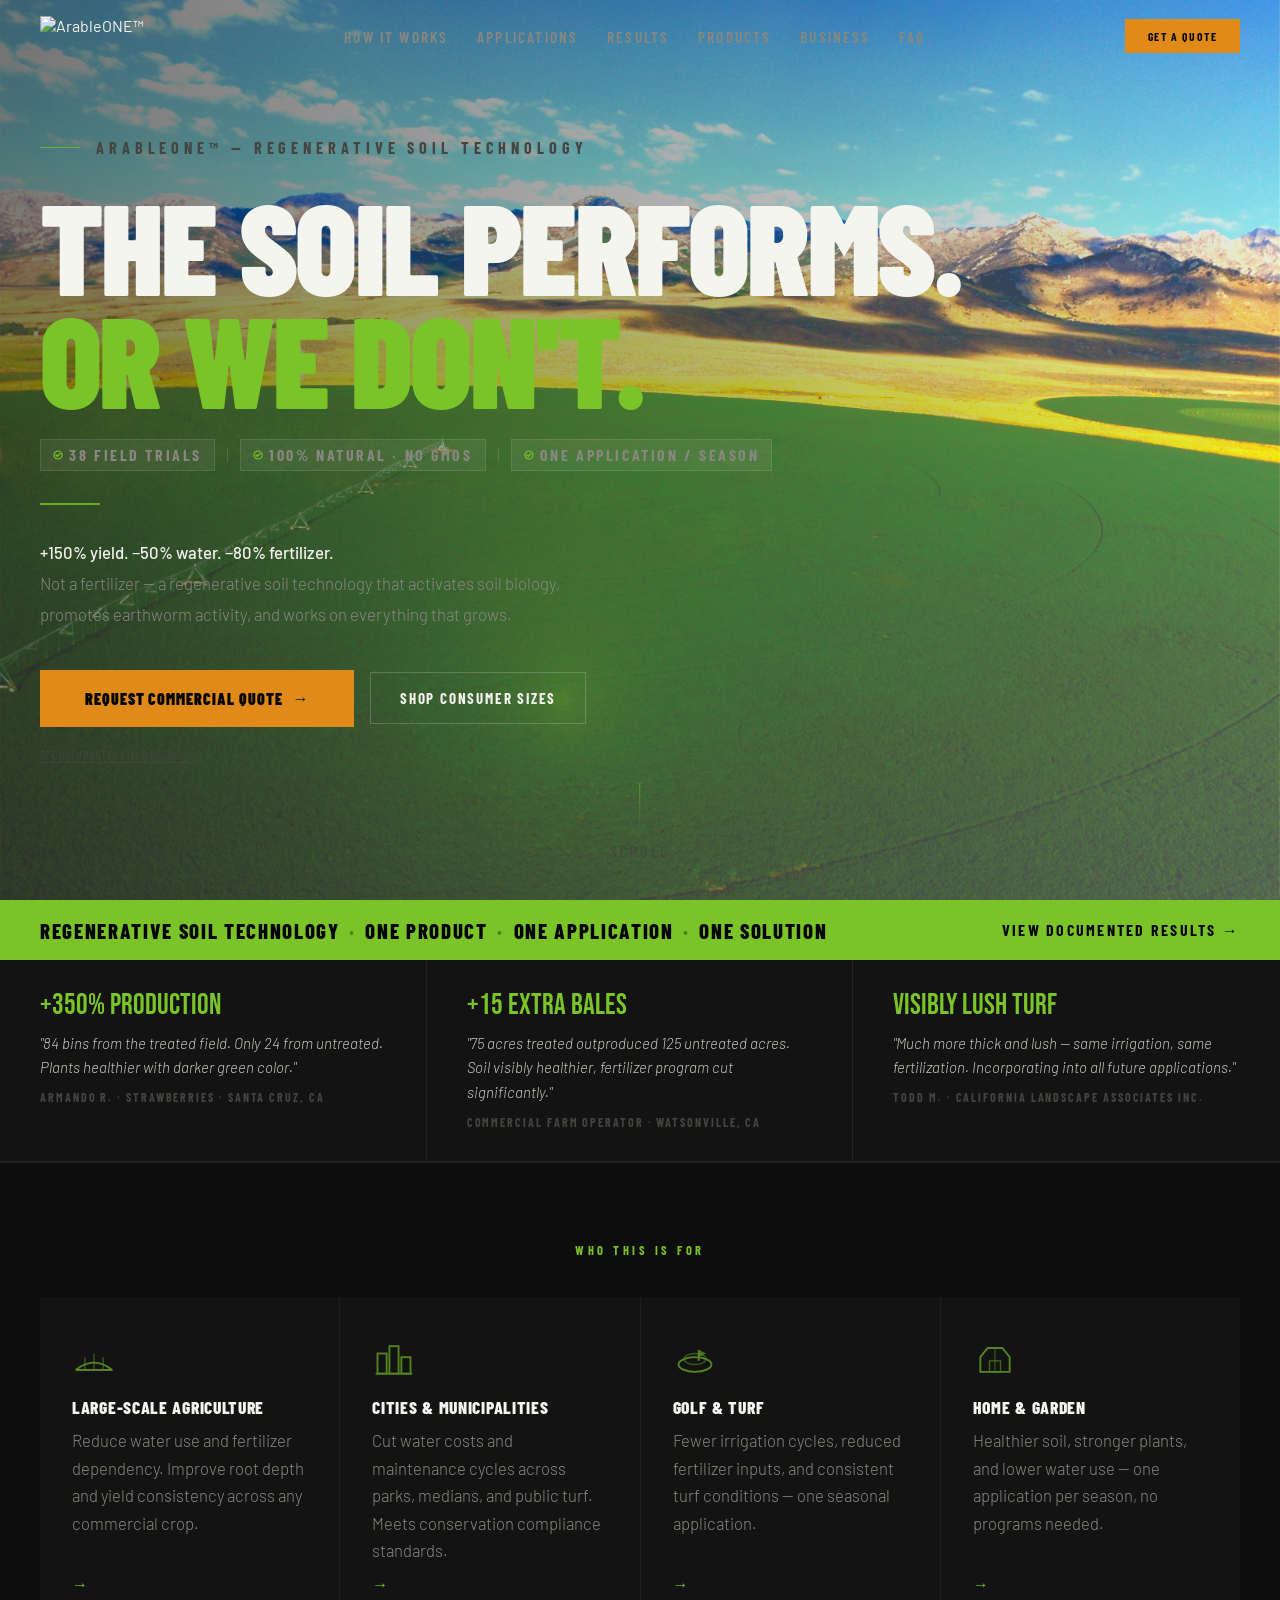
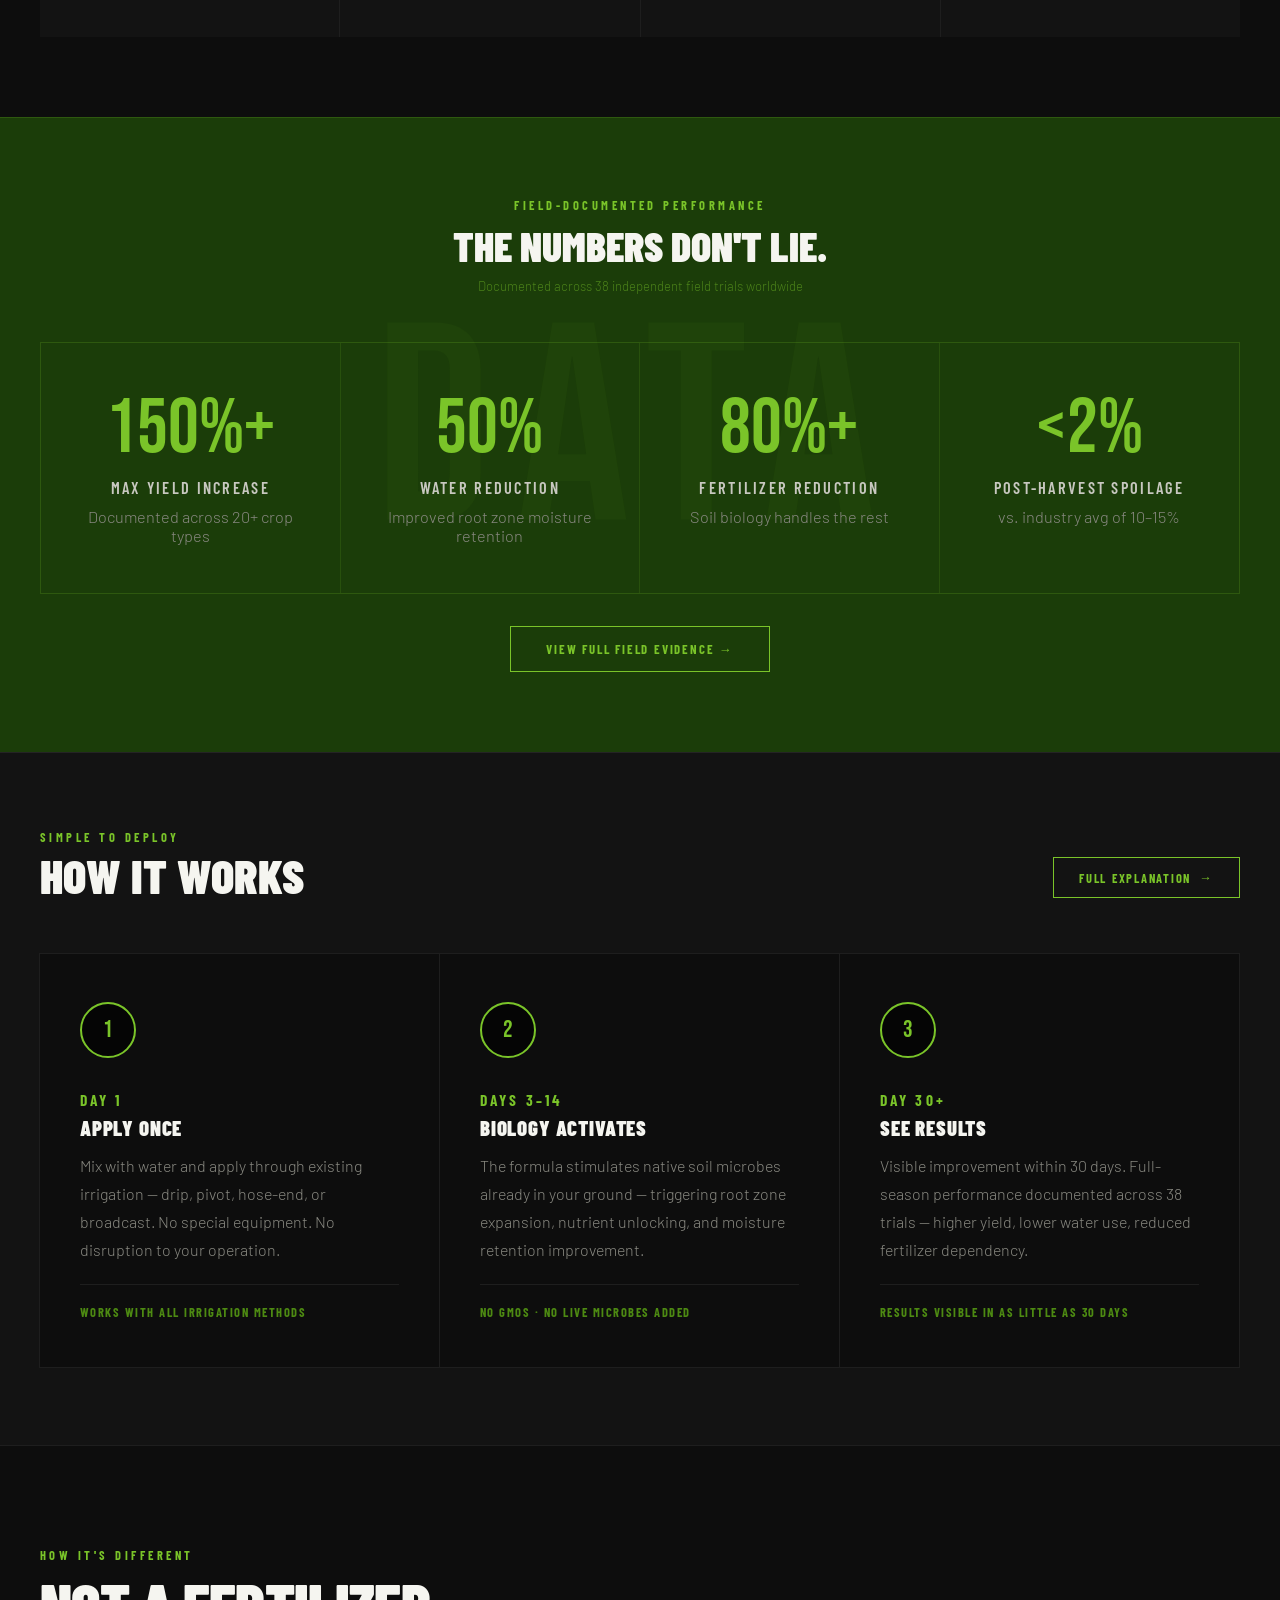
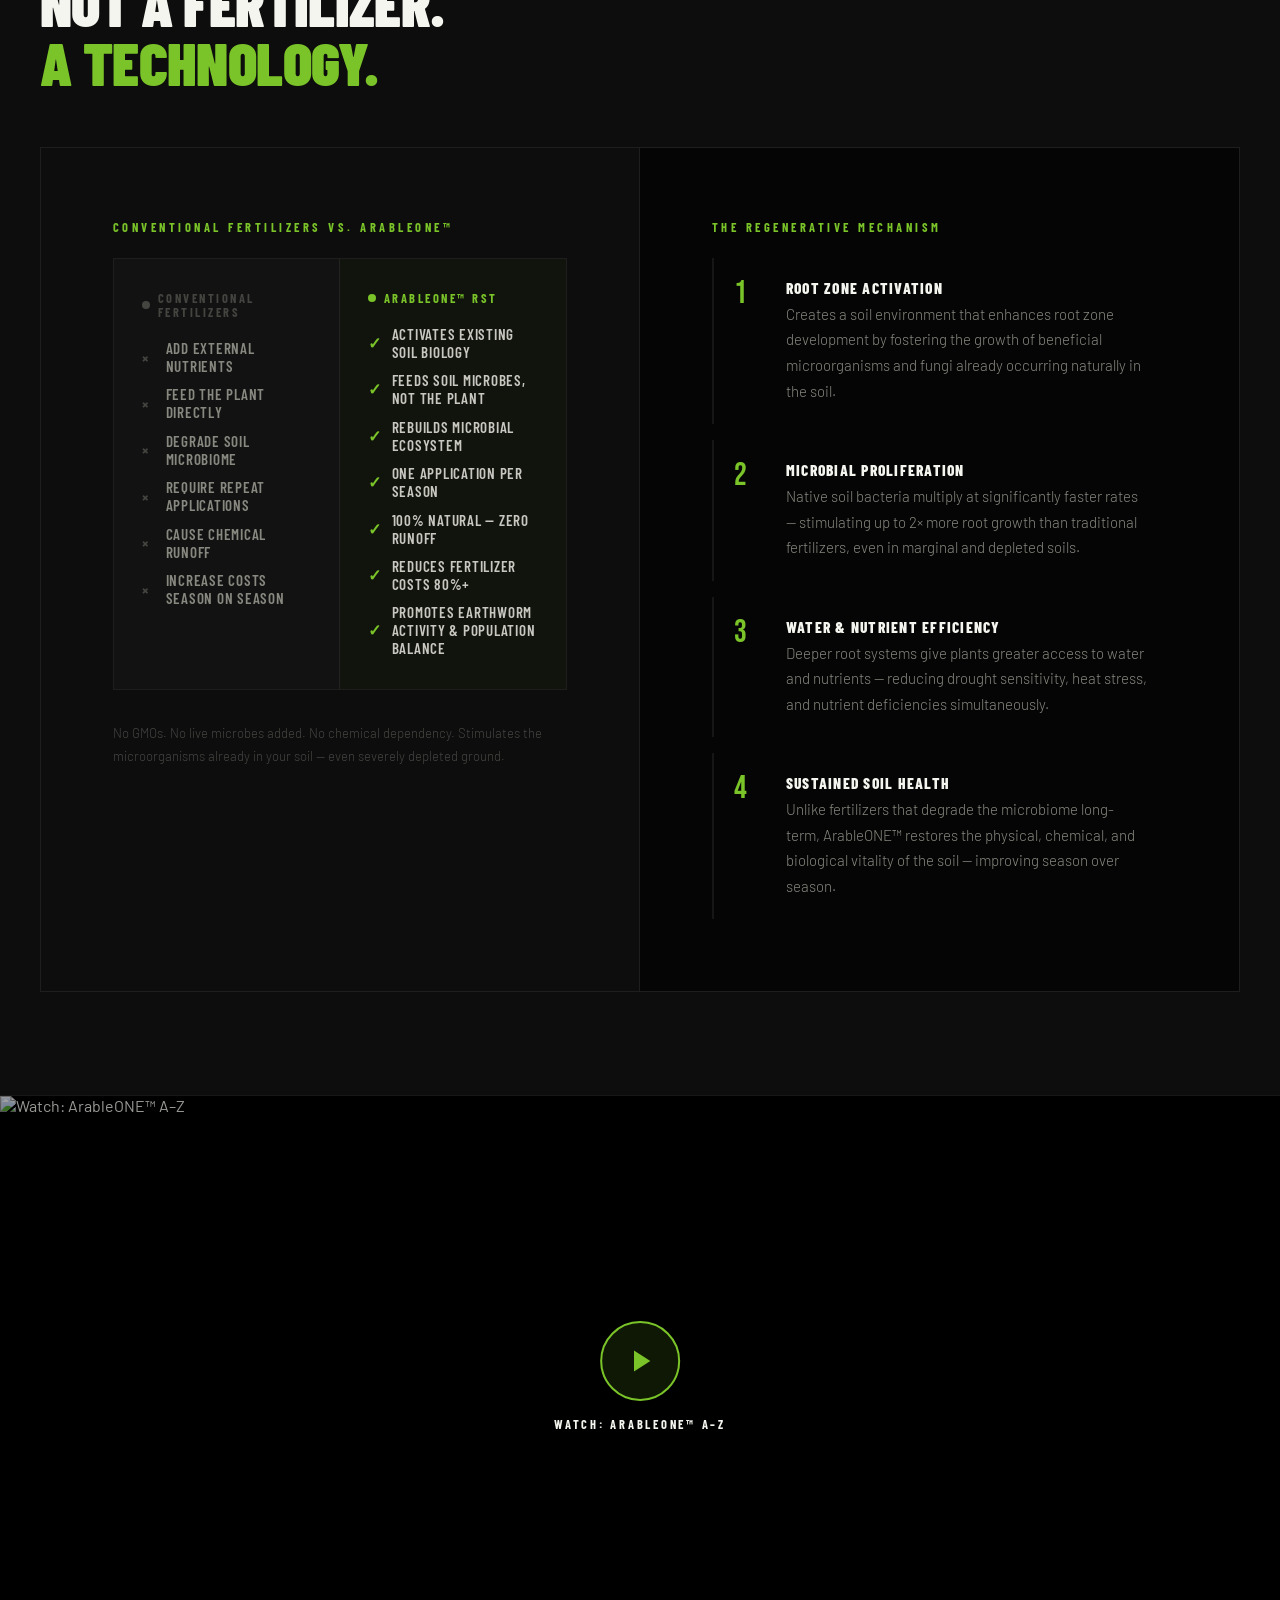
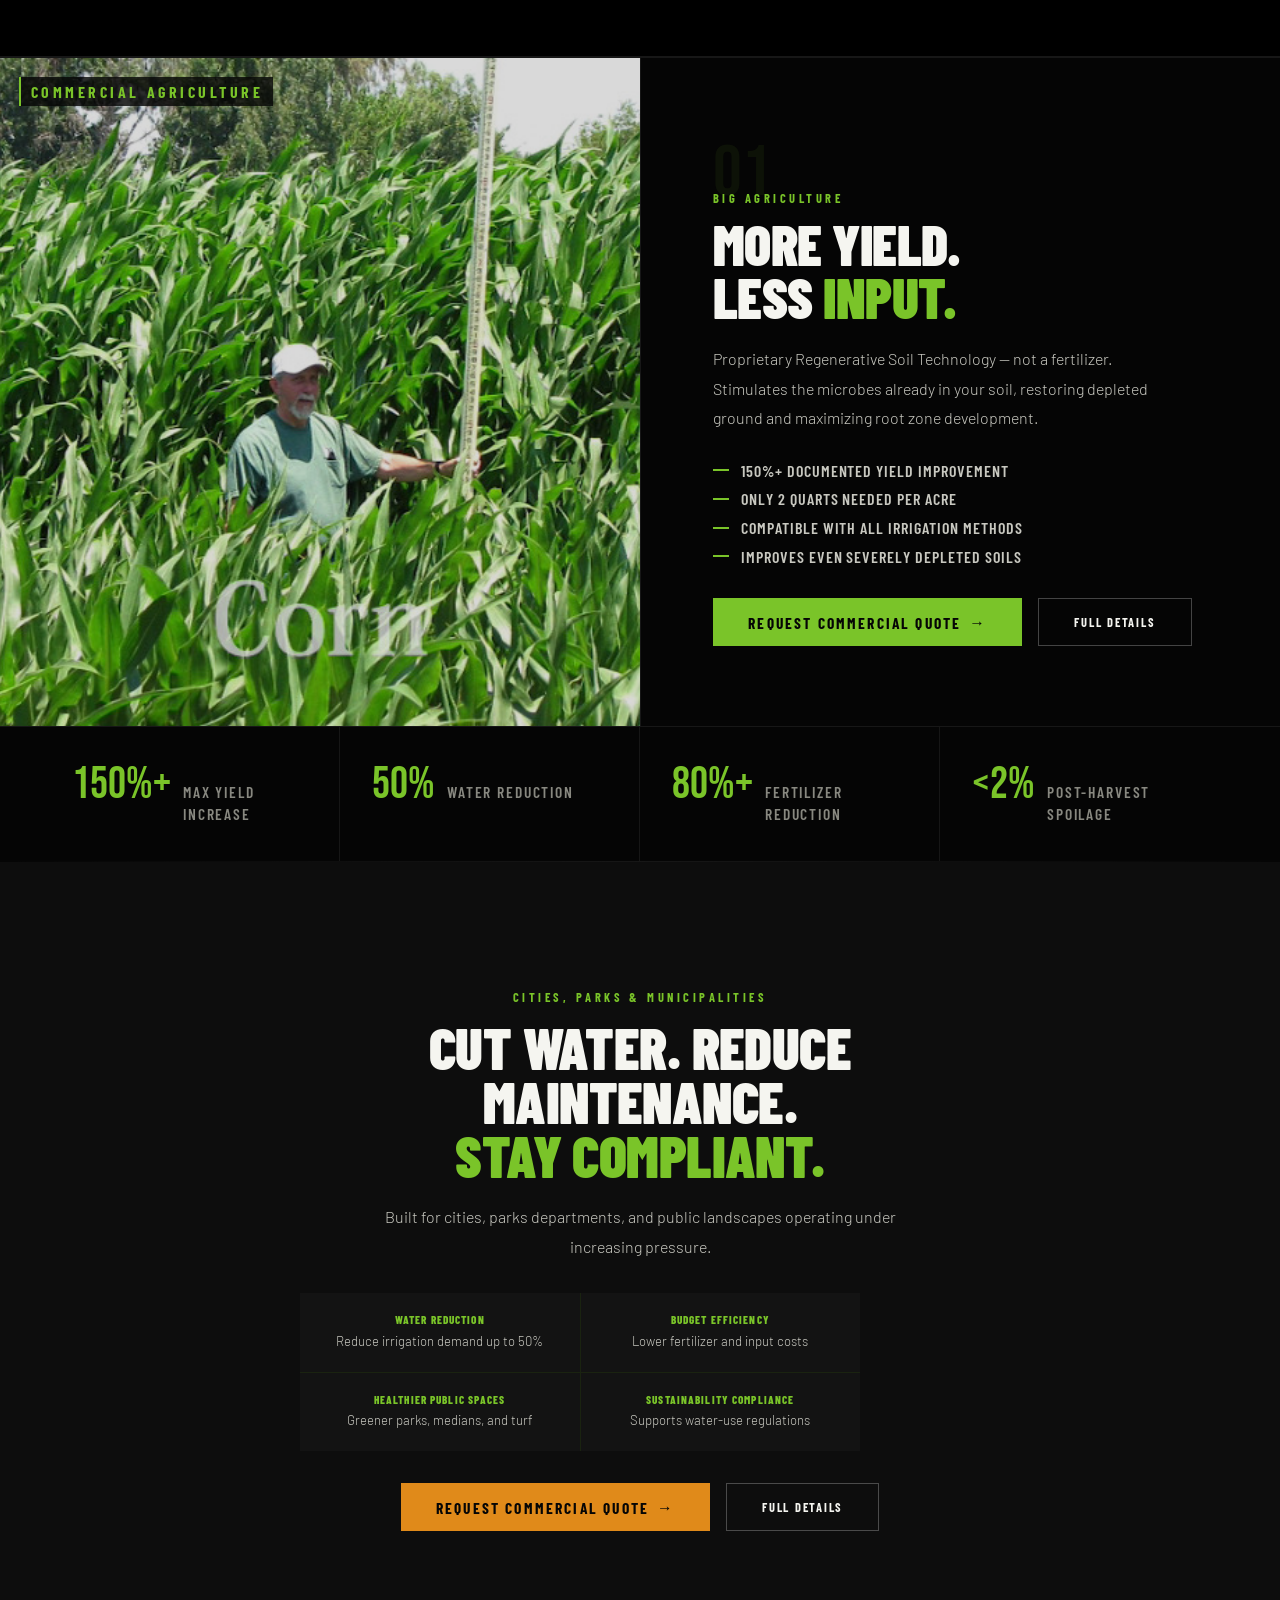
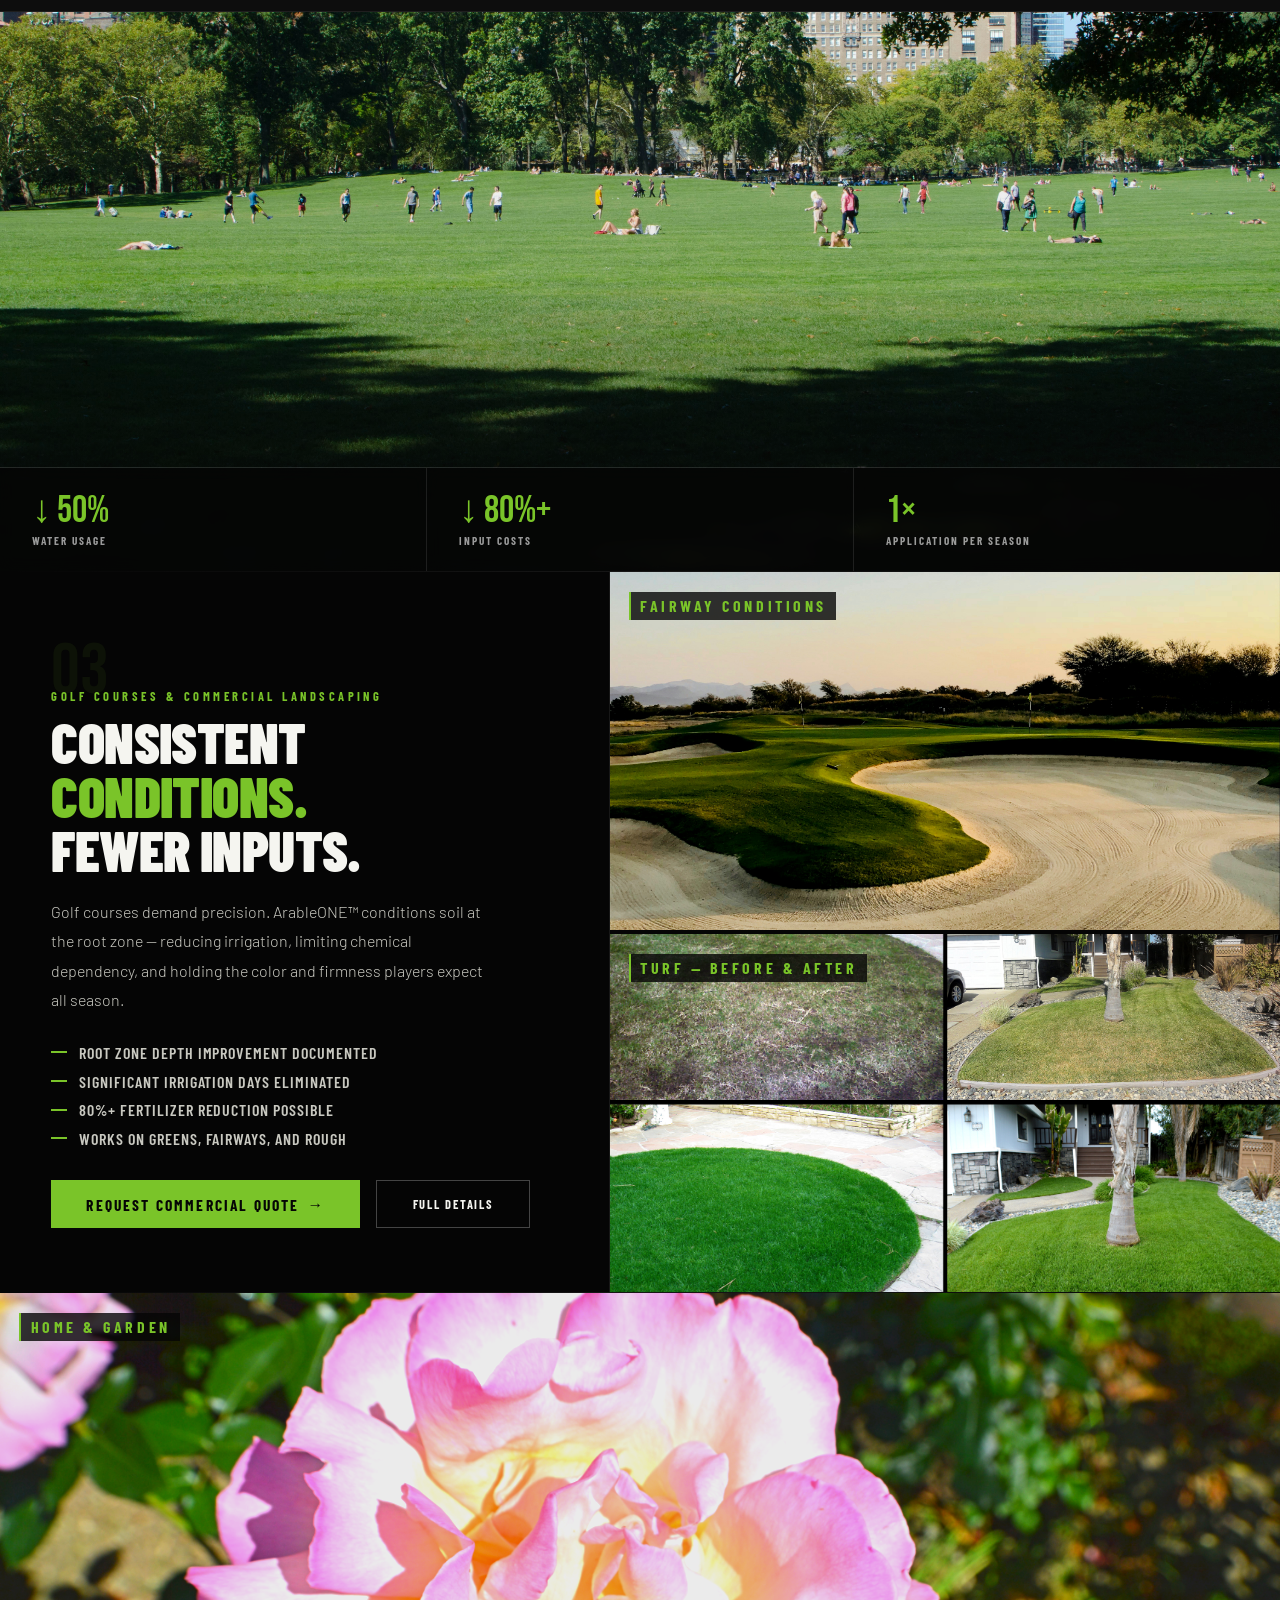
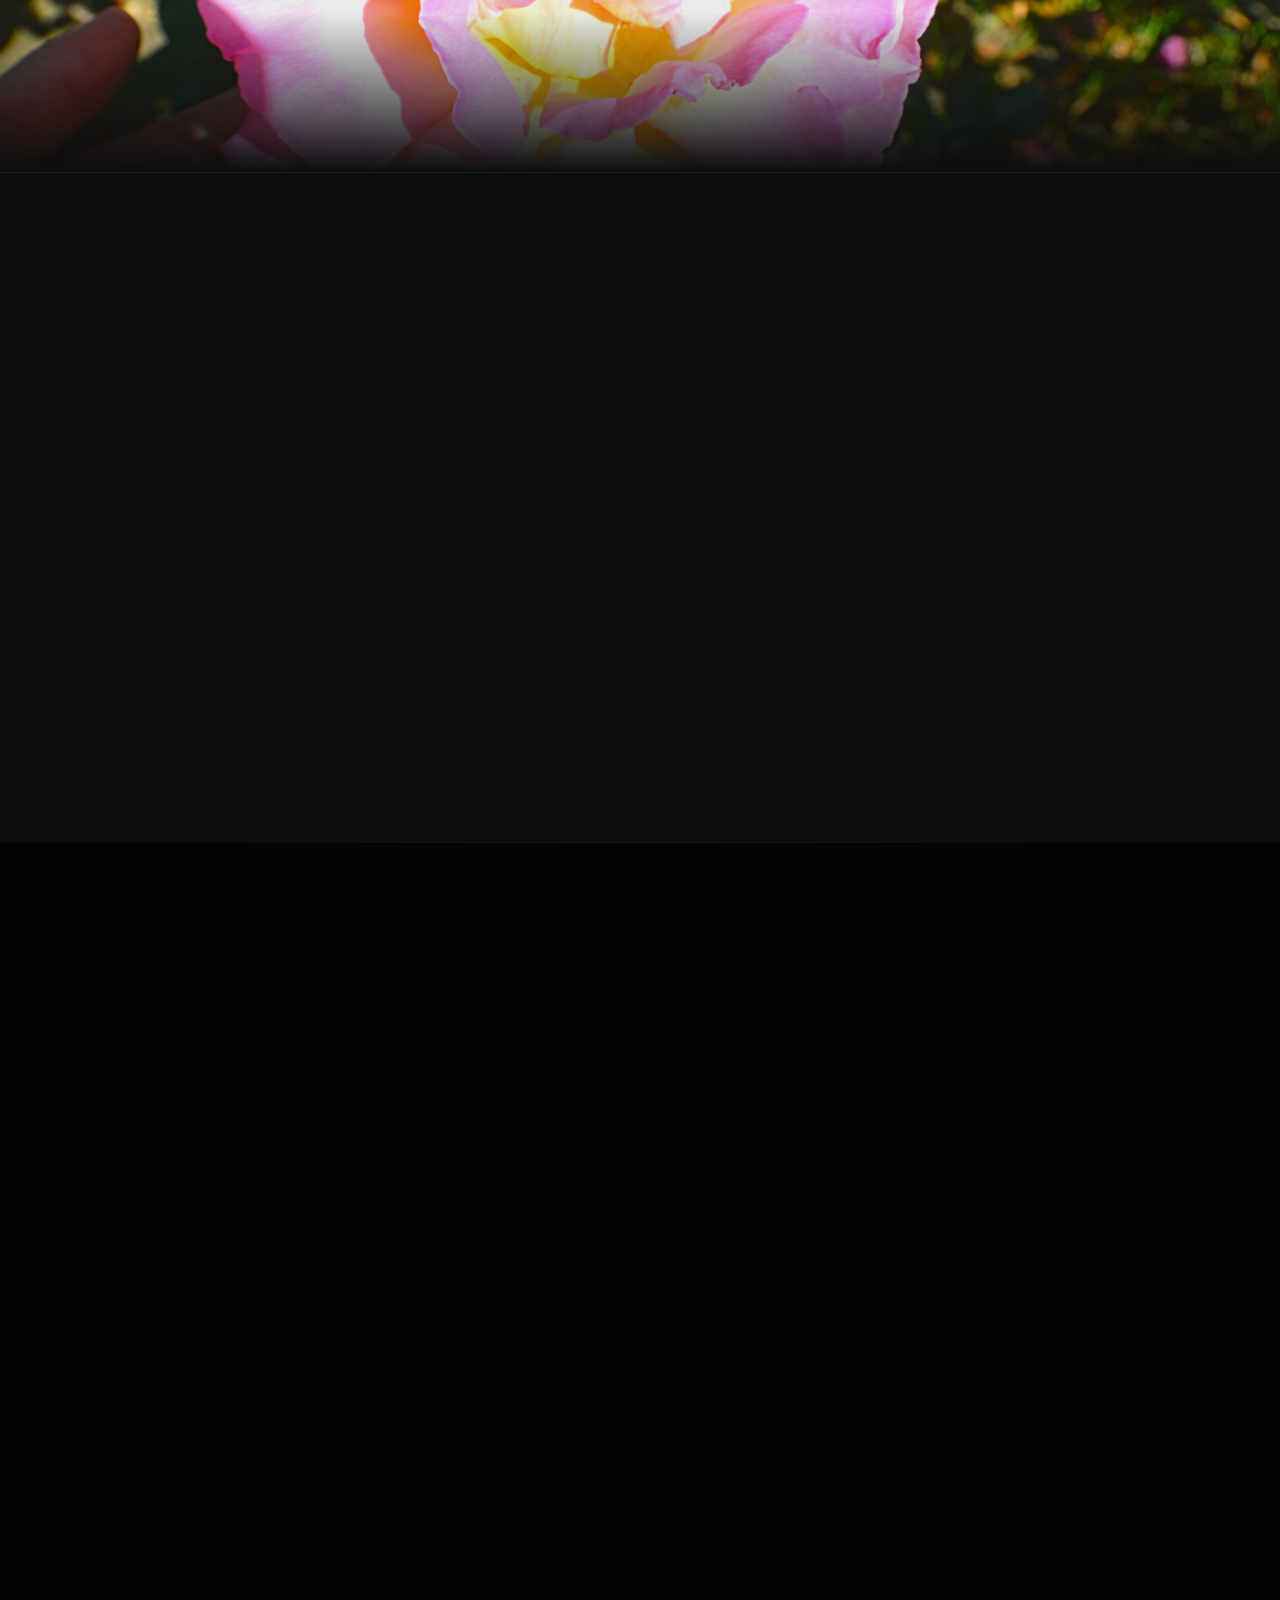
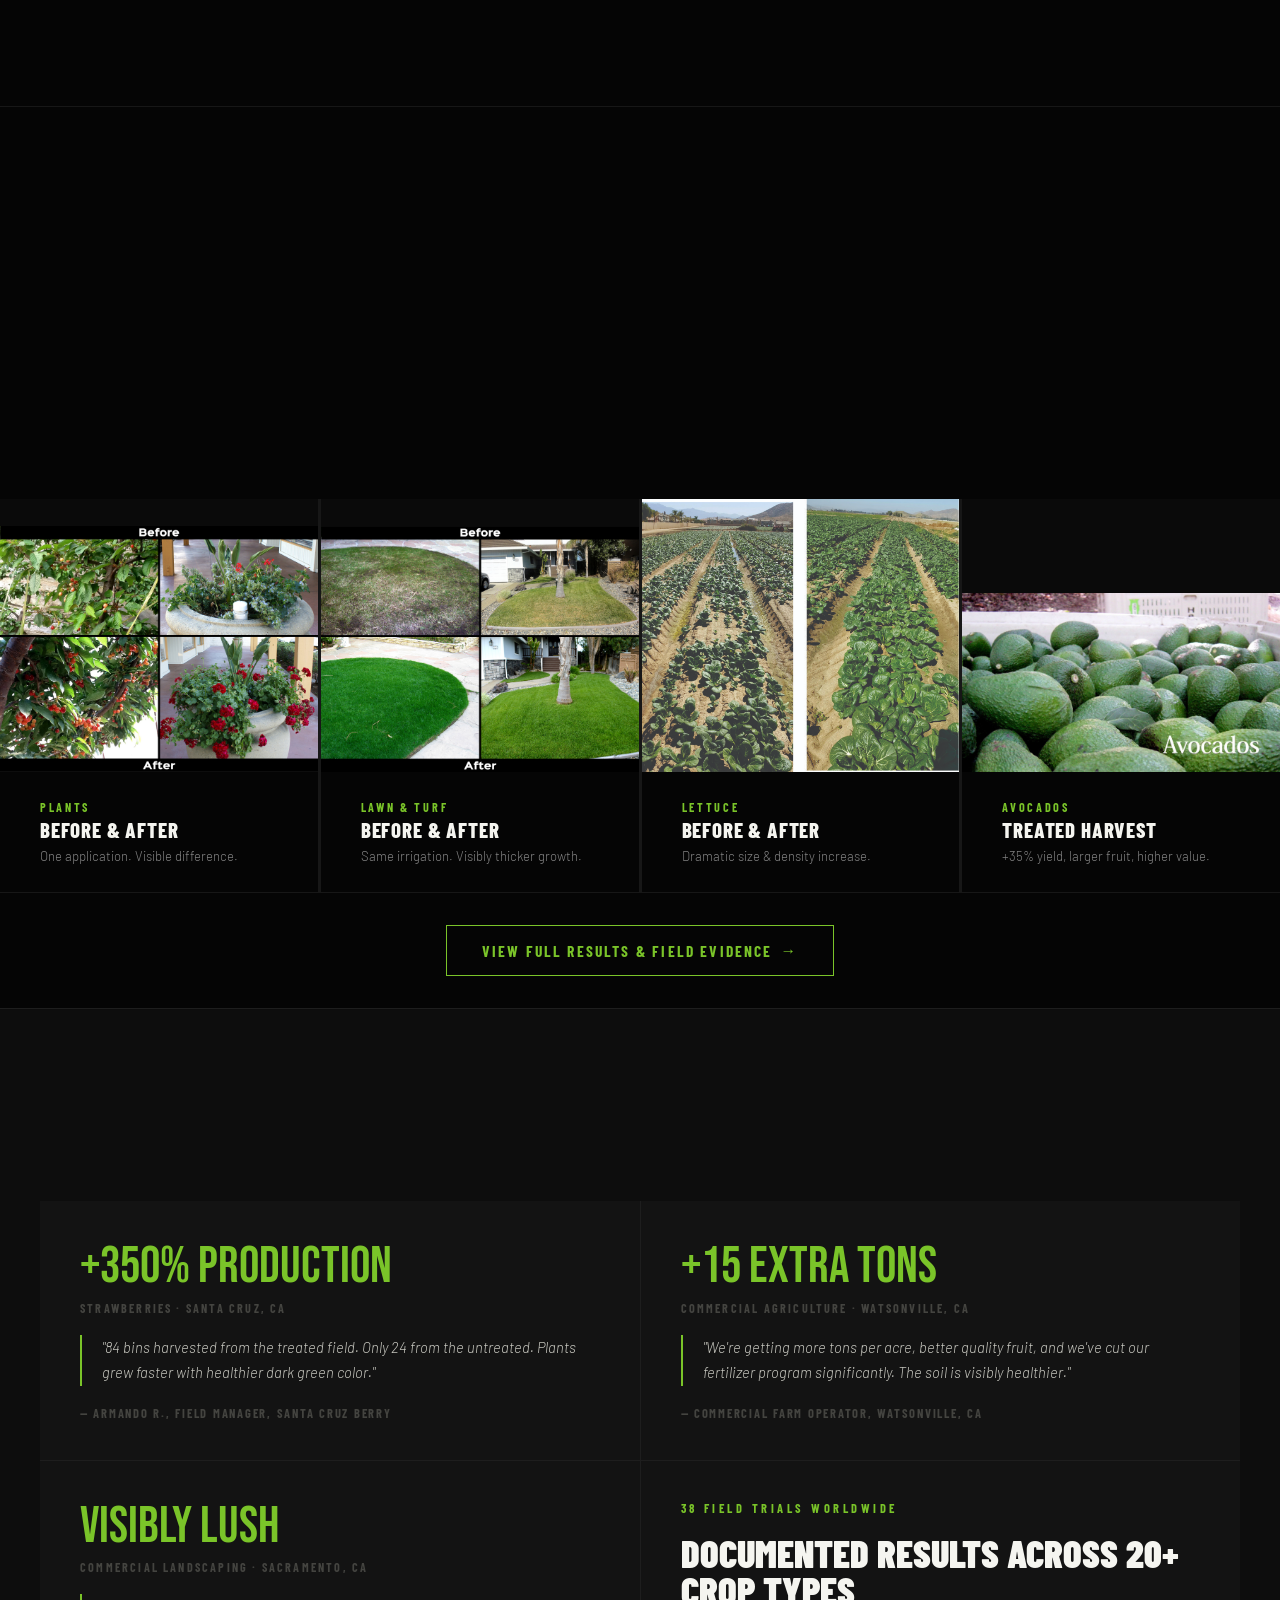
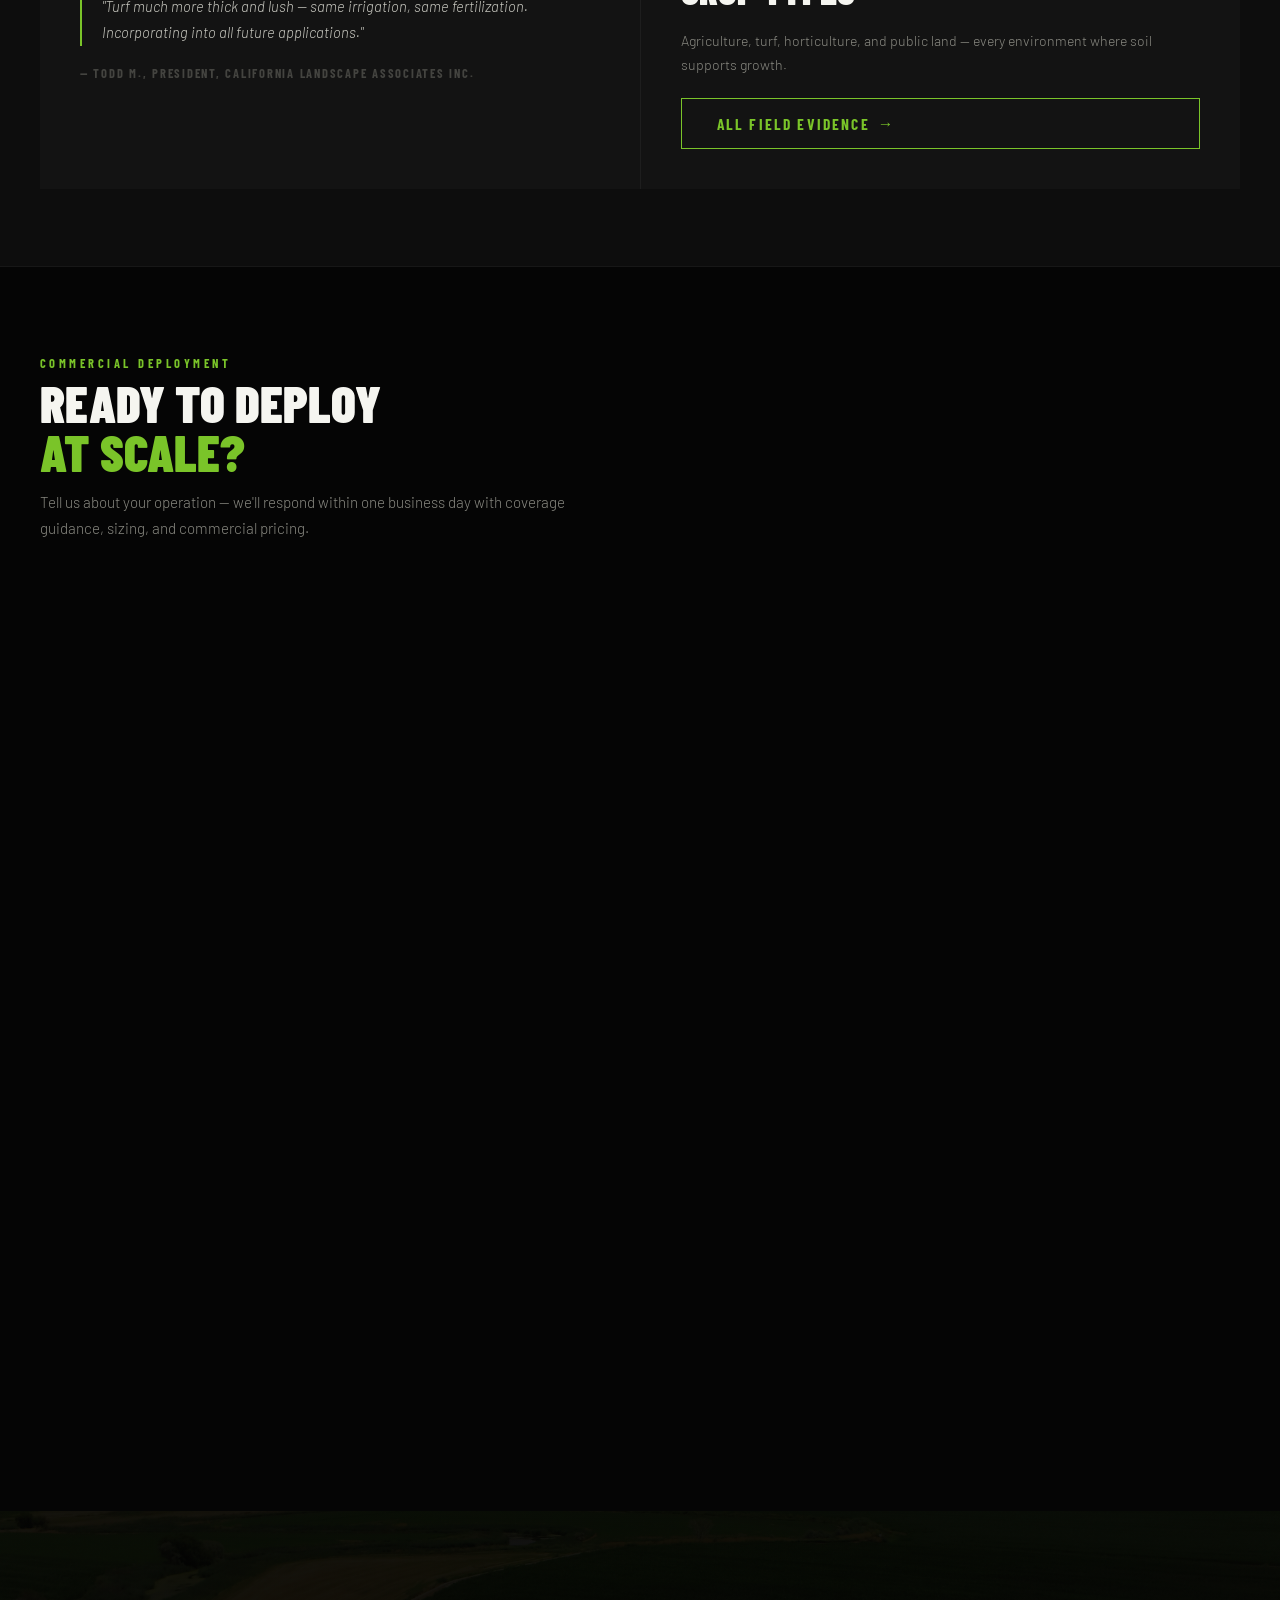
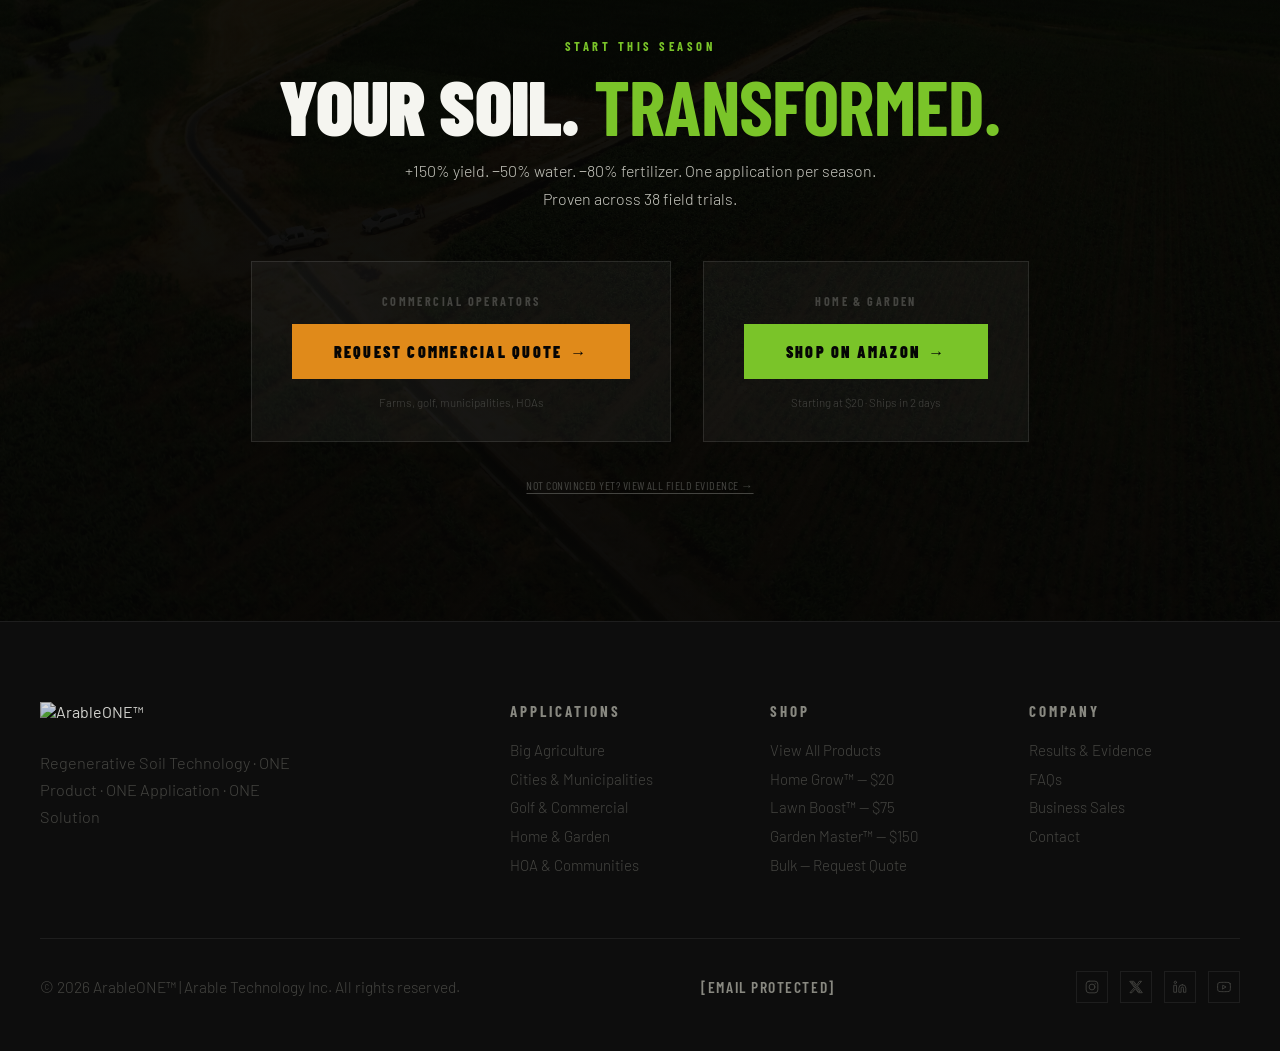
==== commit e5855762: "Add files via upload" ====
--- a/index.html
+++ b/index.html
@@ -339,7 +339,7 @@
 
 <header id="nav">
   <div class="nav-in">
-    <a href="index.html" class="nav-logo"><img src="https://arableone.com/cdn/shop/files/ARABLEONE_LOGO_-_Email_Signature.png?v=1683342934&width=320" alt="ArableONE™" style="height:40px;width:auto"/></a>
+    <a href="index.html" class="nav-logo"><img src="images/logo.png" alt="ArableONE™" style="height:40px;width:auto"/></a>
     <ul class="nav-links">
       <li><a href="howitworks.html">How It Works</a></li>
       <li><a href="applications.html">Applications</a></li>
@@ -872,7 +872,7 @@
   <div class="wrap">
     <div class="ft-in">
       <div>
-        <a href="index.html"><img src="https://arableone.com/cdn/shop/files/ARABLEONE_LOGO_-_Email_Signature.png?v=1683342934&width=320" alt="ArableONE™" style="height:38px;width:auto;opacity:.85"/></a>
+        <a href="index.html"><img src="images/logo.png" alt="ArableONE™" style="height:38px;width:auto;opacity:.85"/></a>
         <p class="ft-tg" style="margin-top:.6rem">Regenerative Soil Technology · ONE Product · ONE Application · ONE Solution</p>
       </div>
       <div class="ft-col"><h4>Applications</h4><ul>
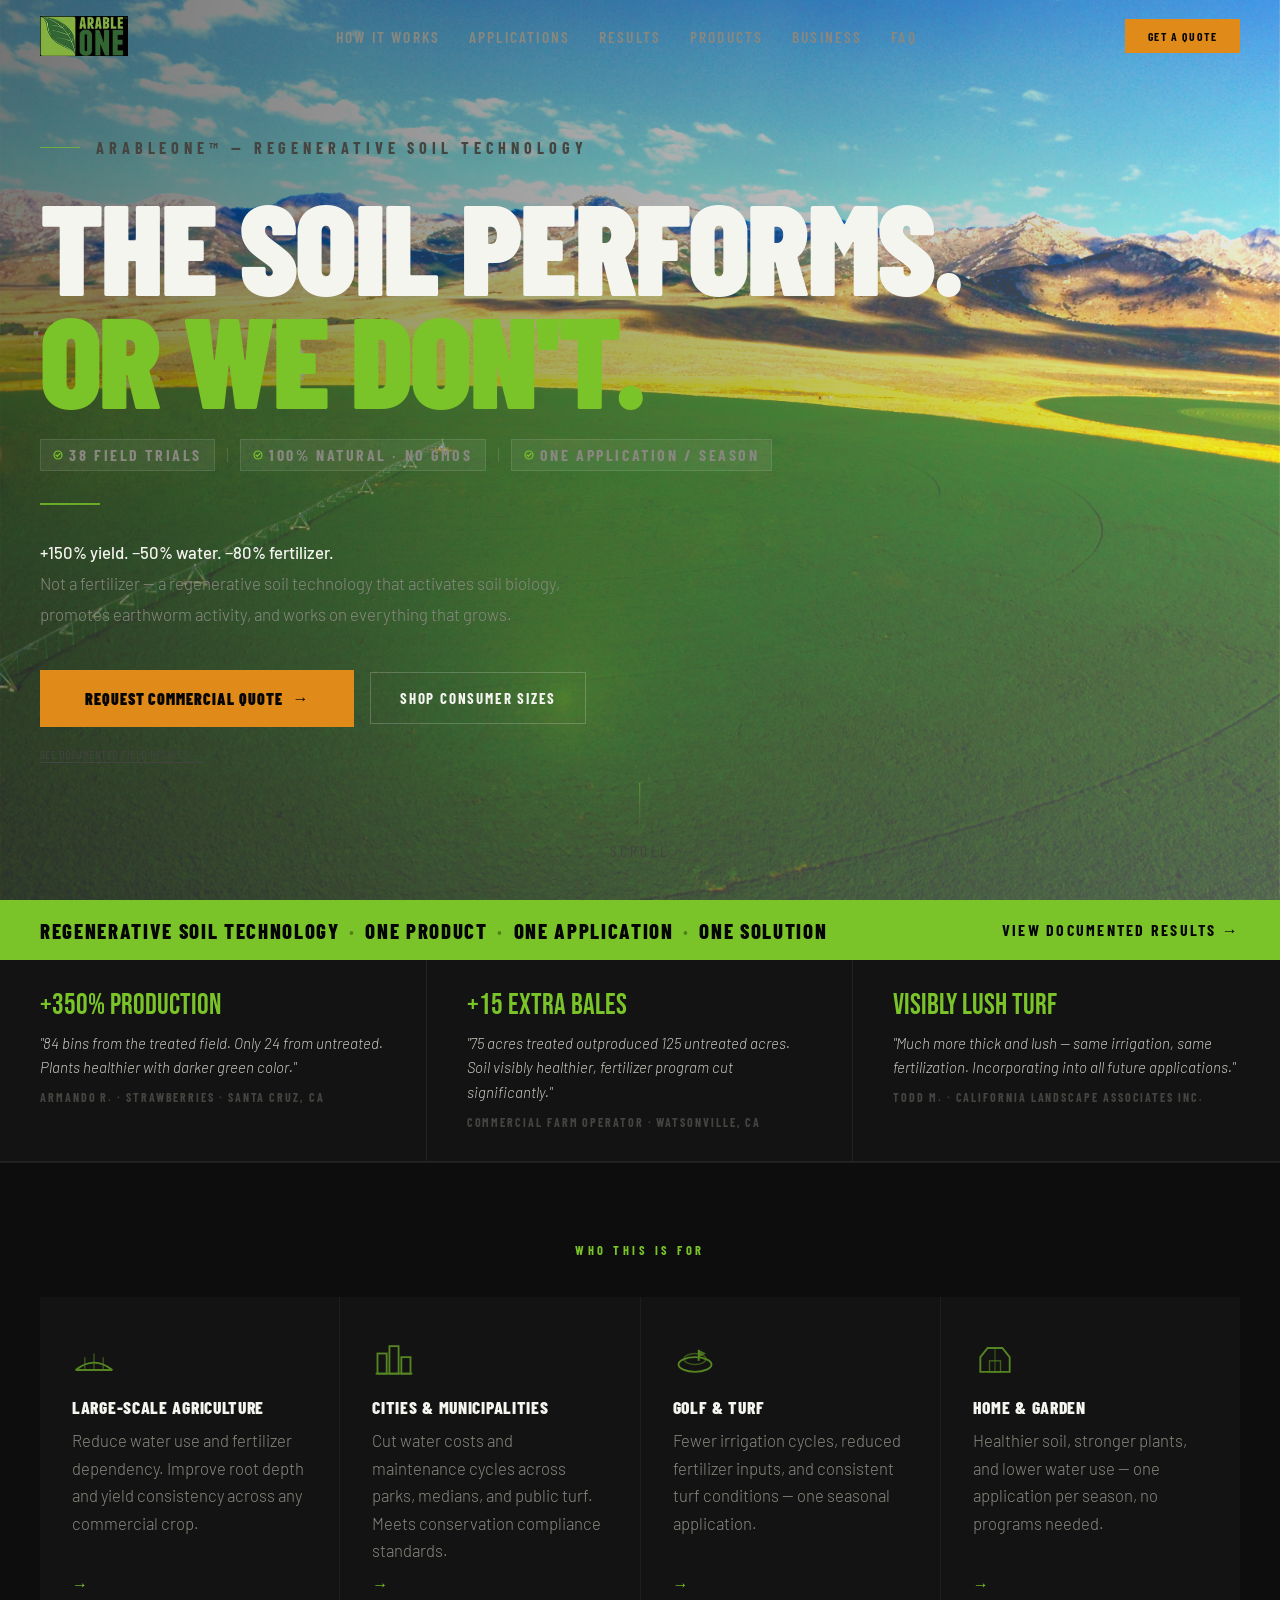
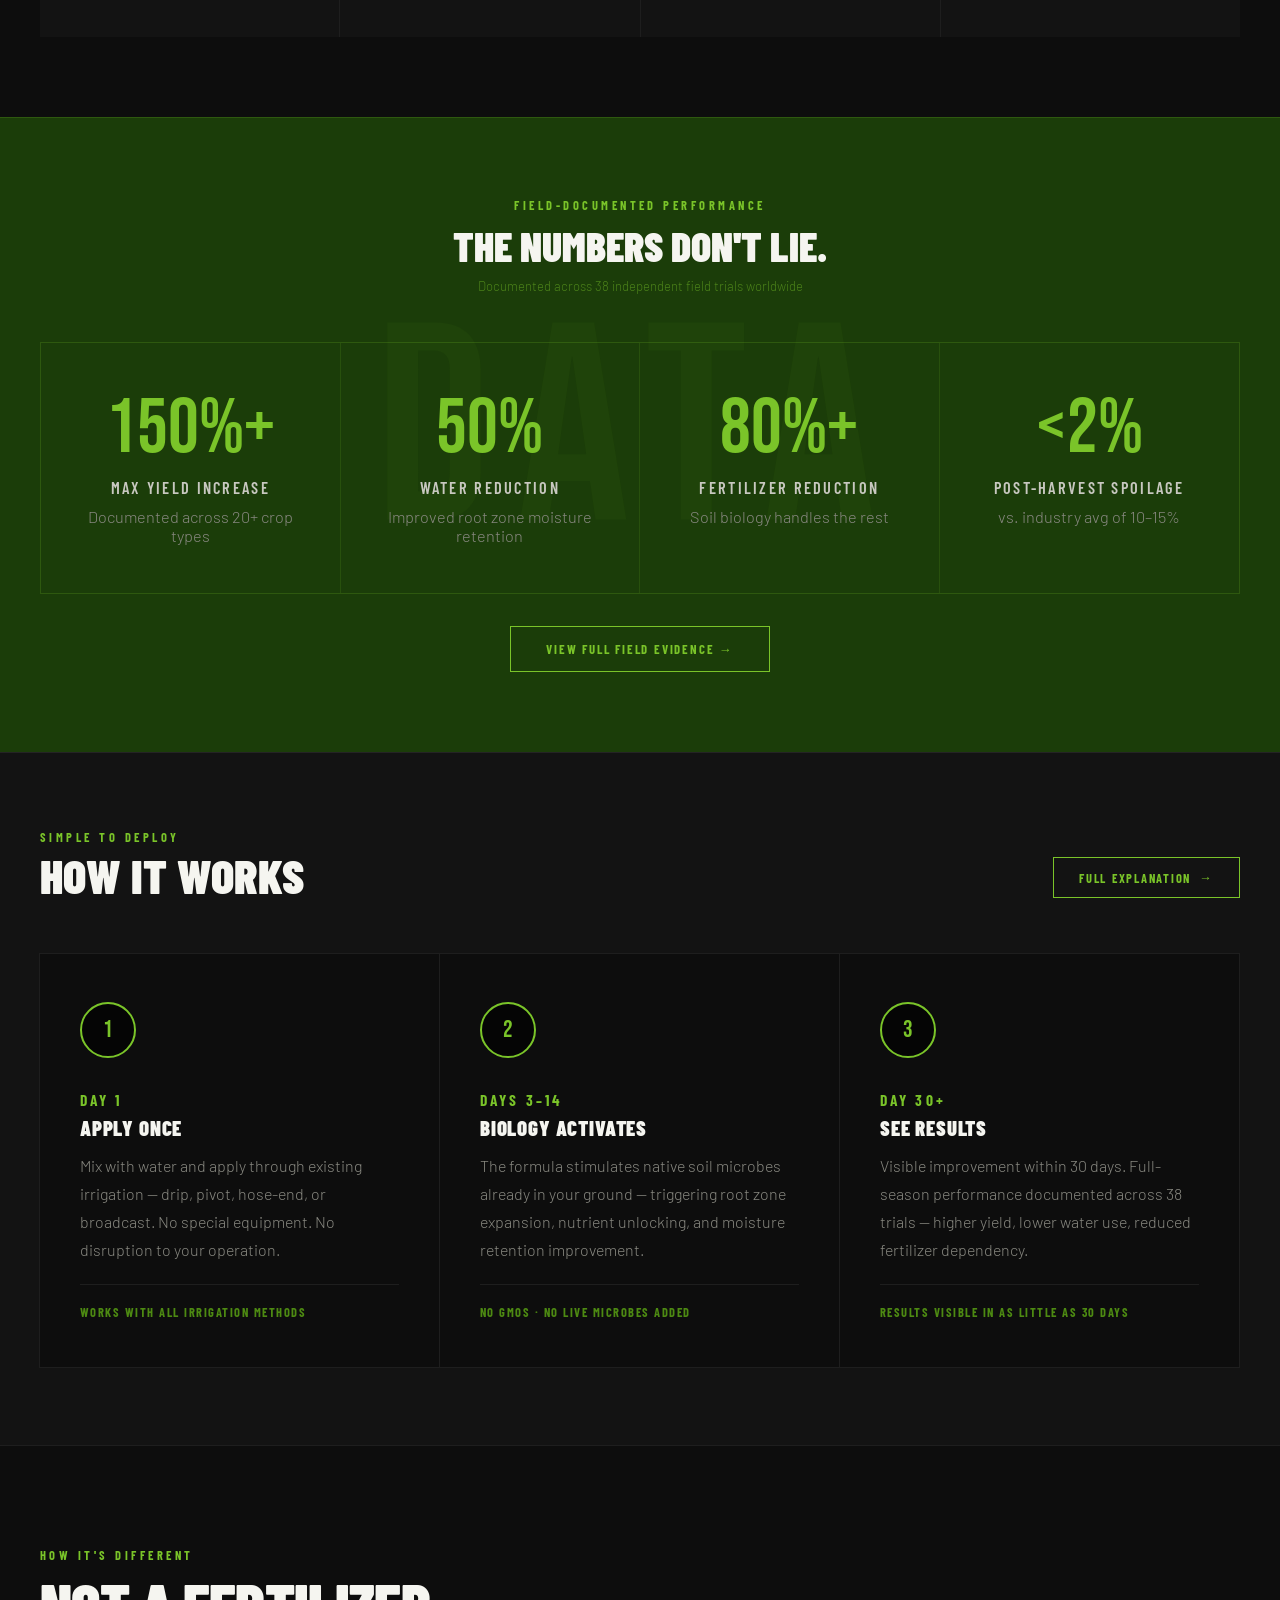
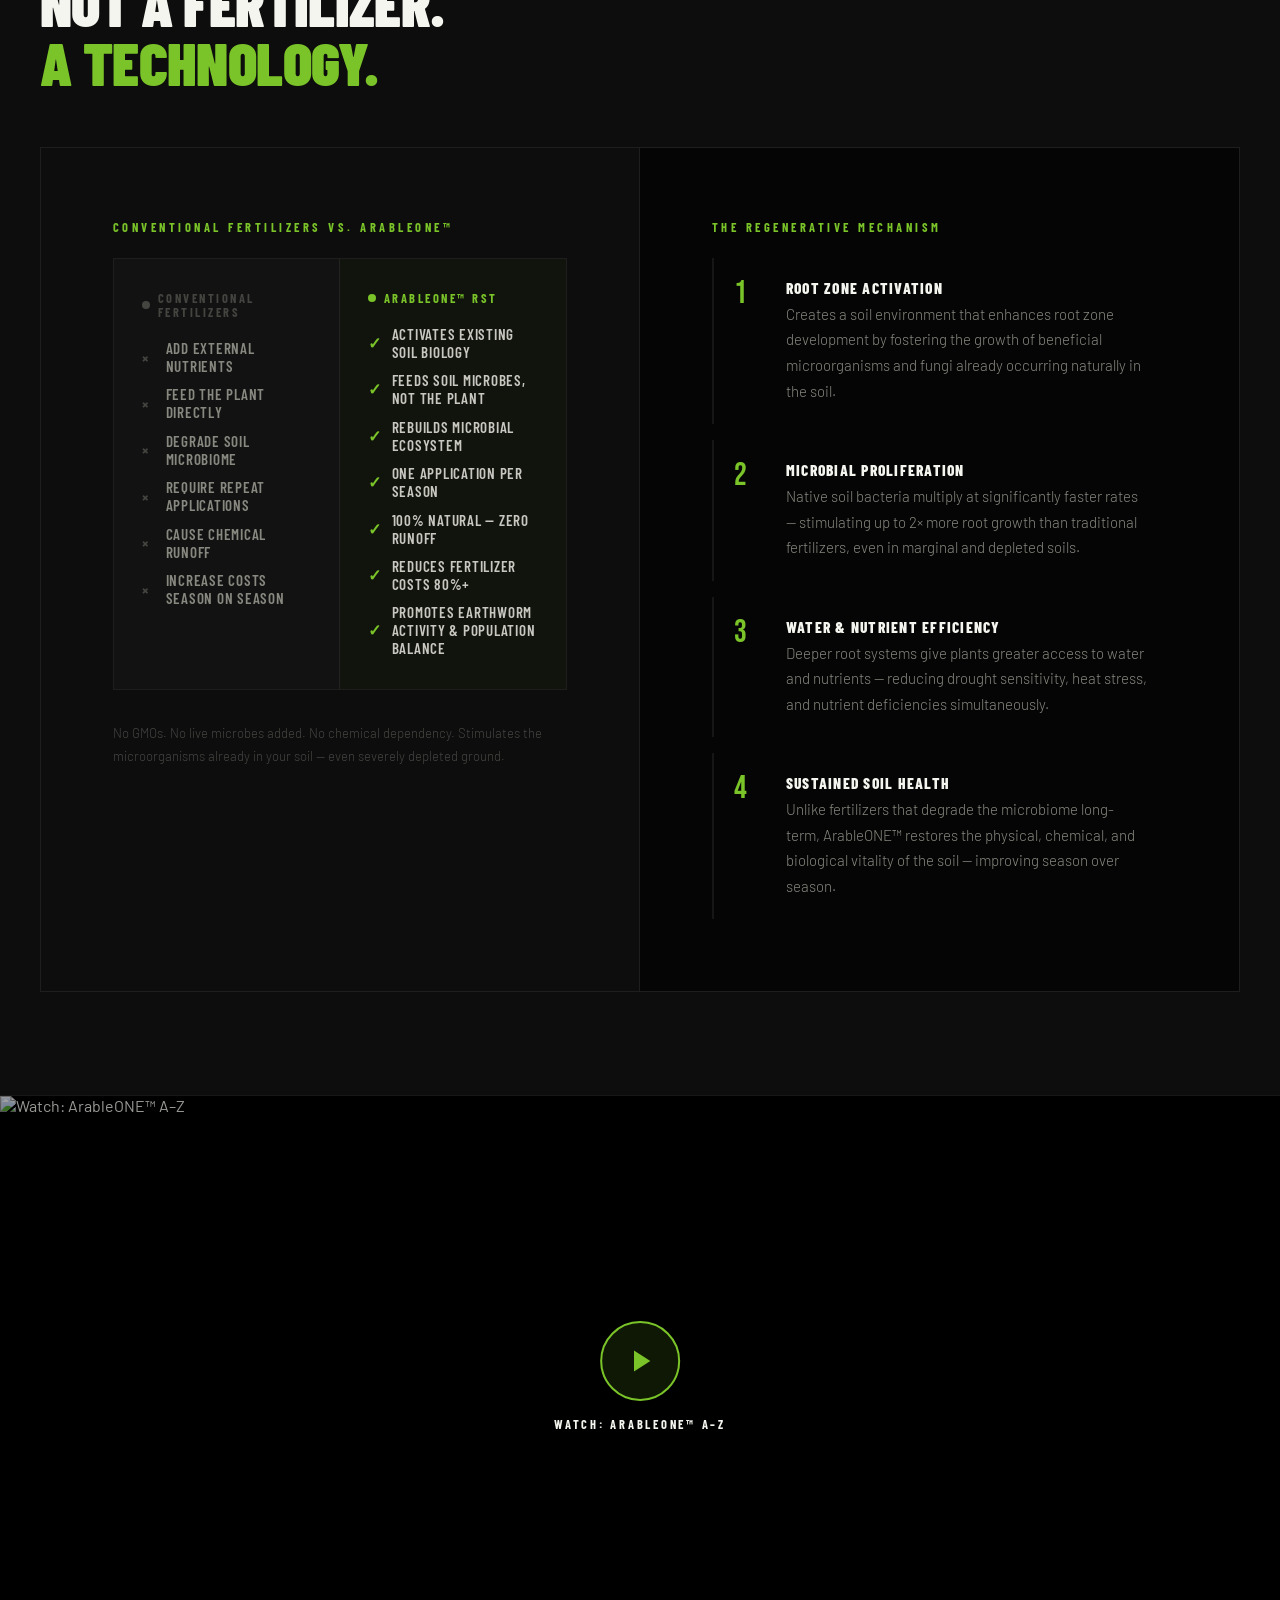
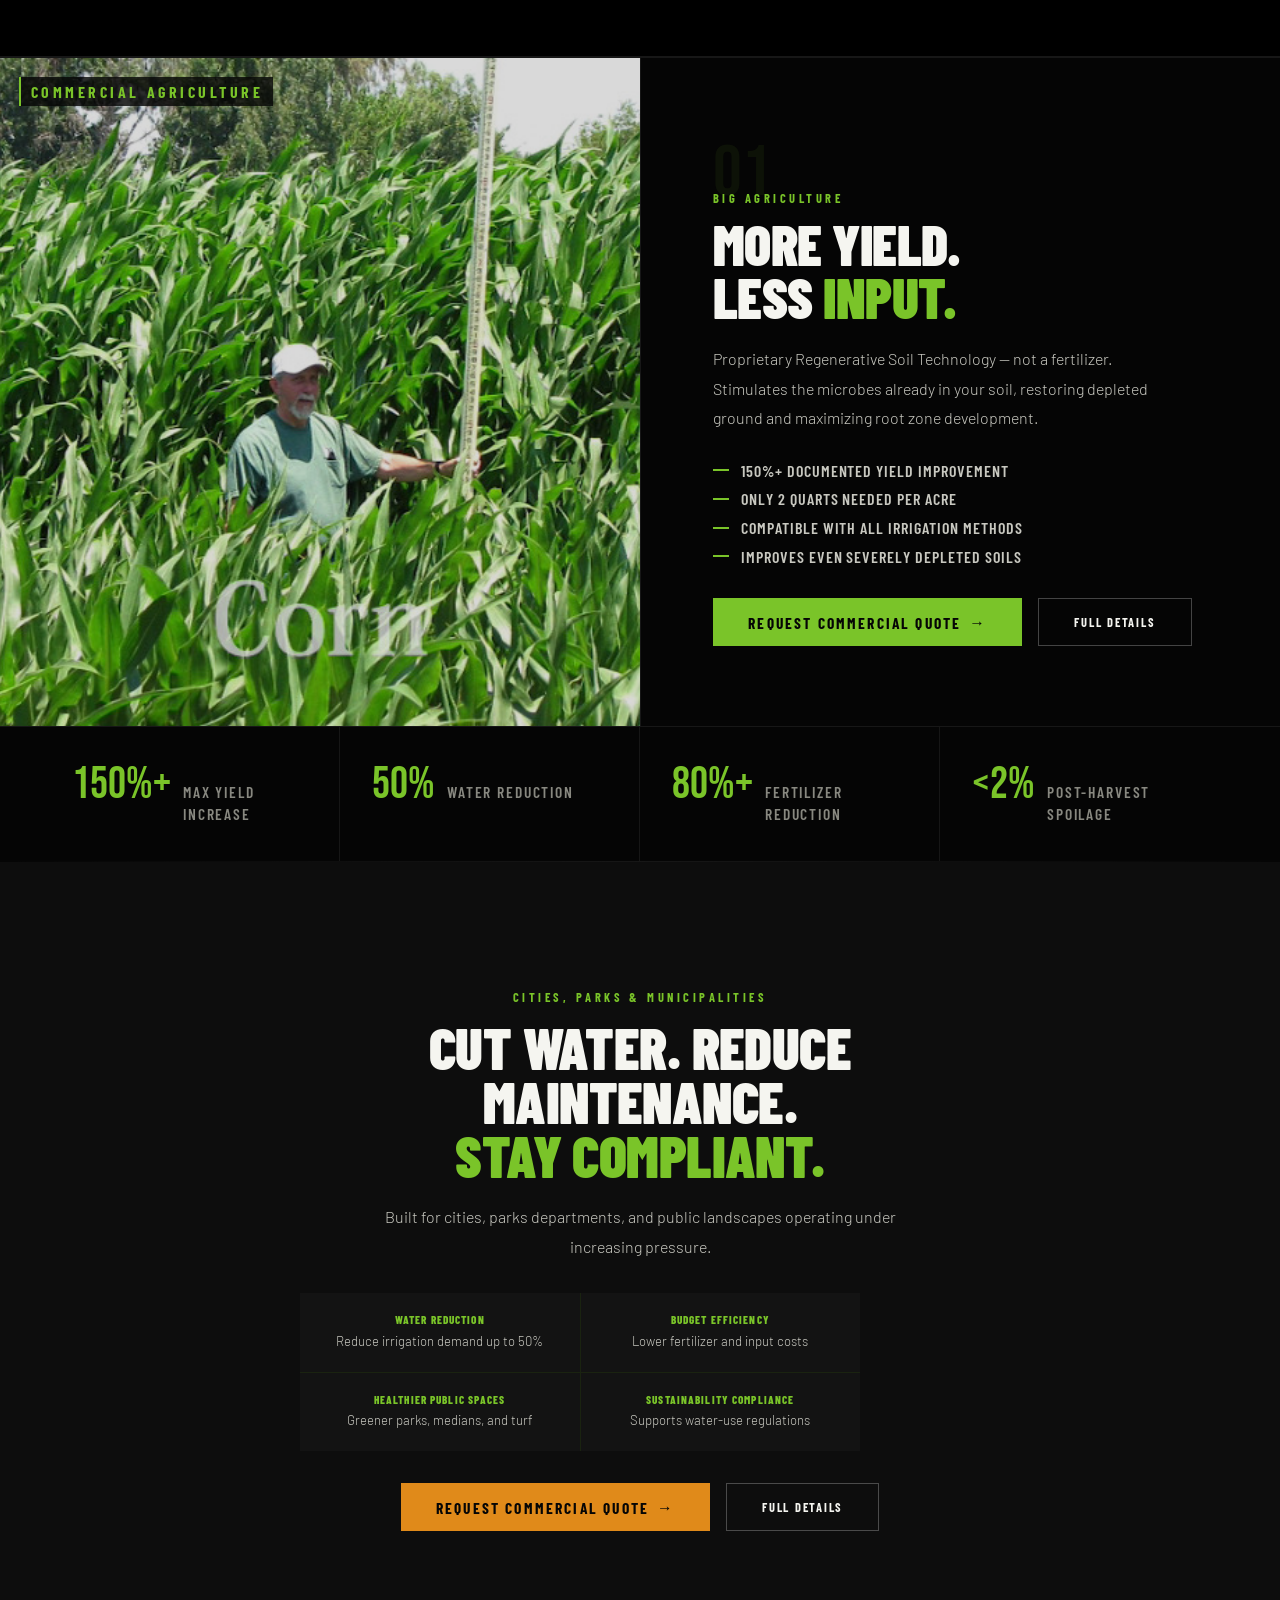
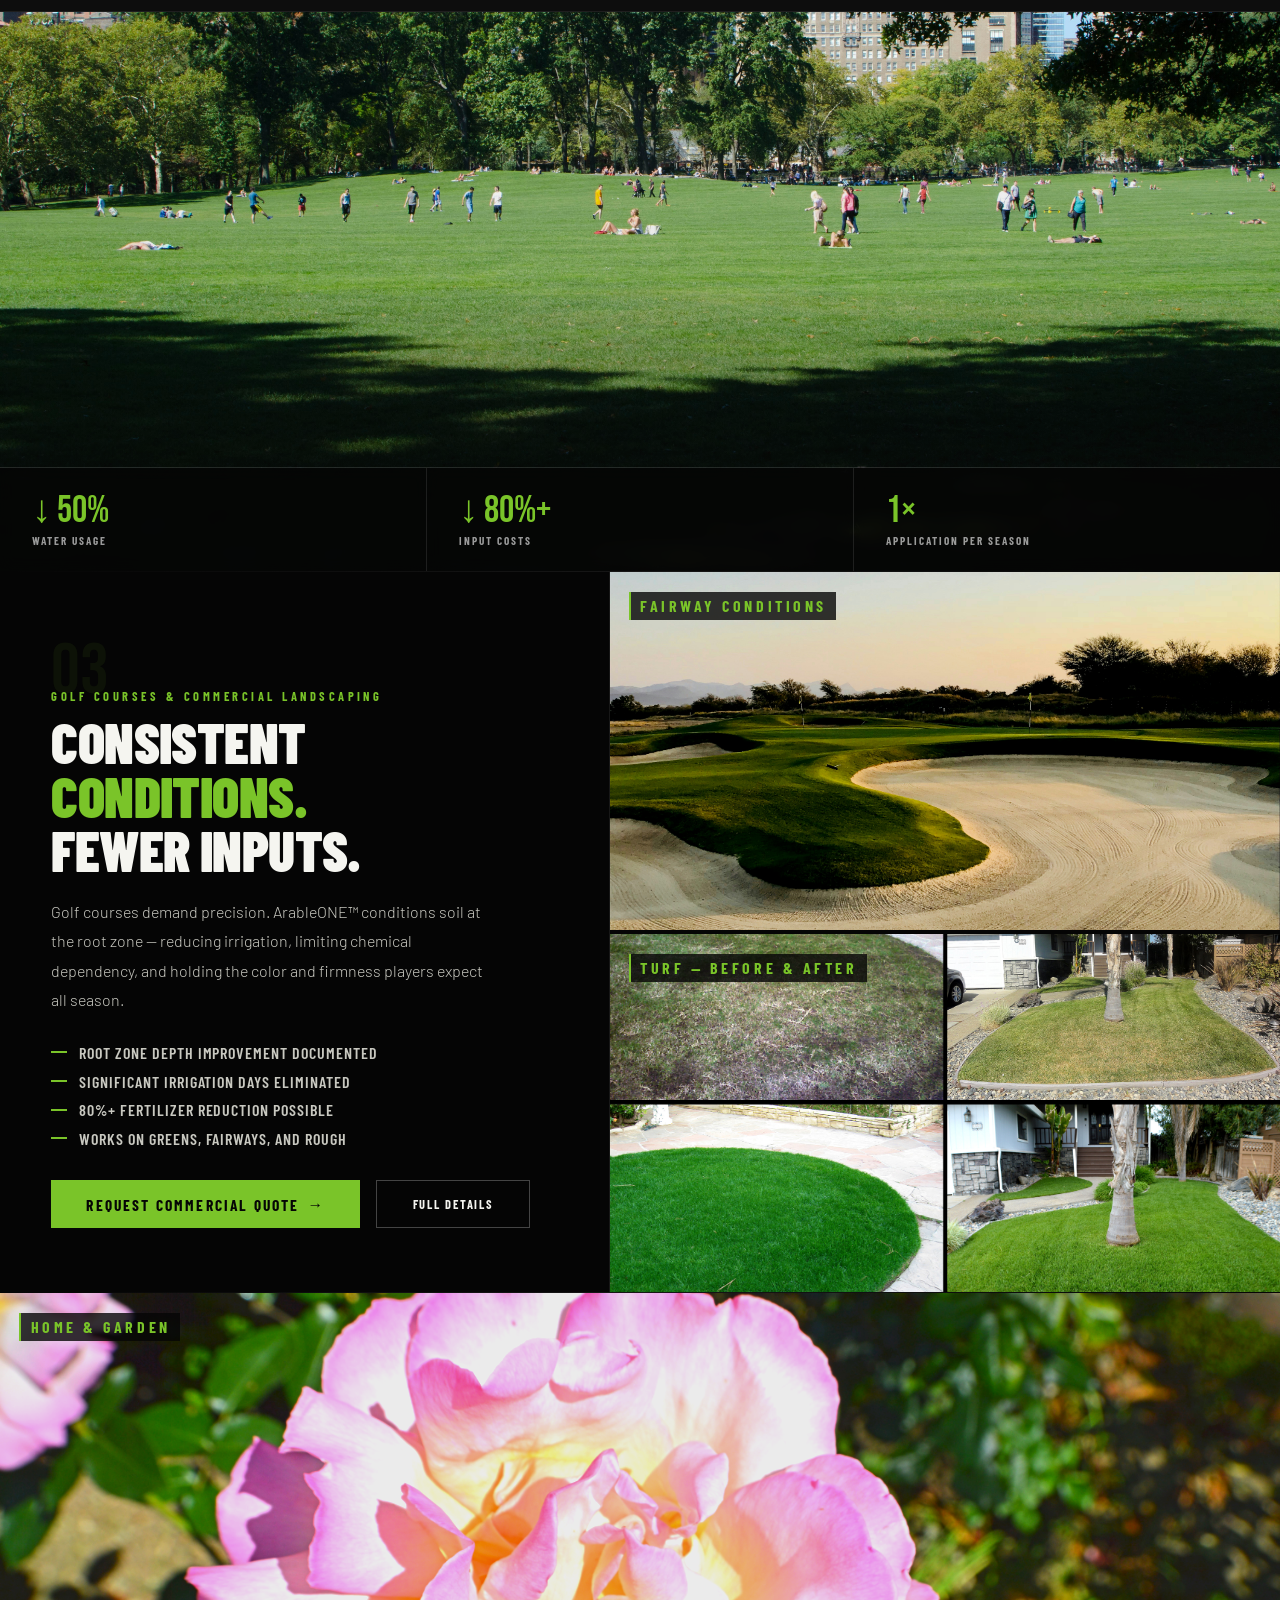
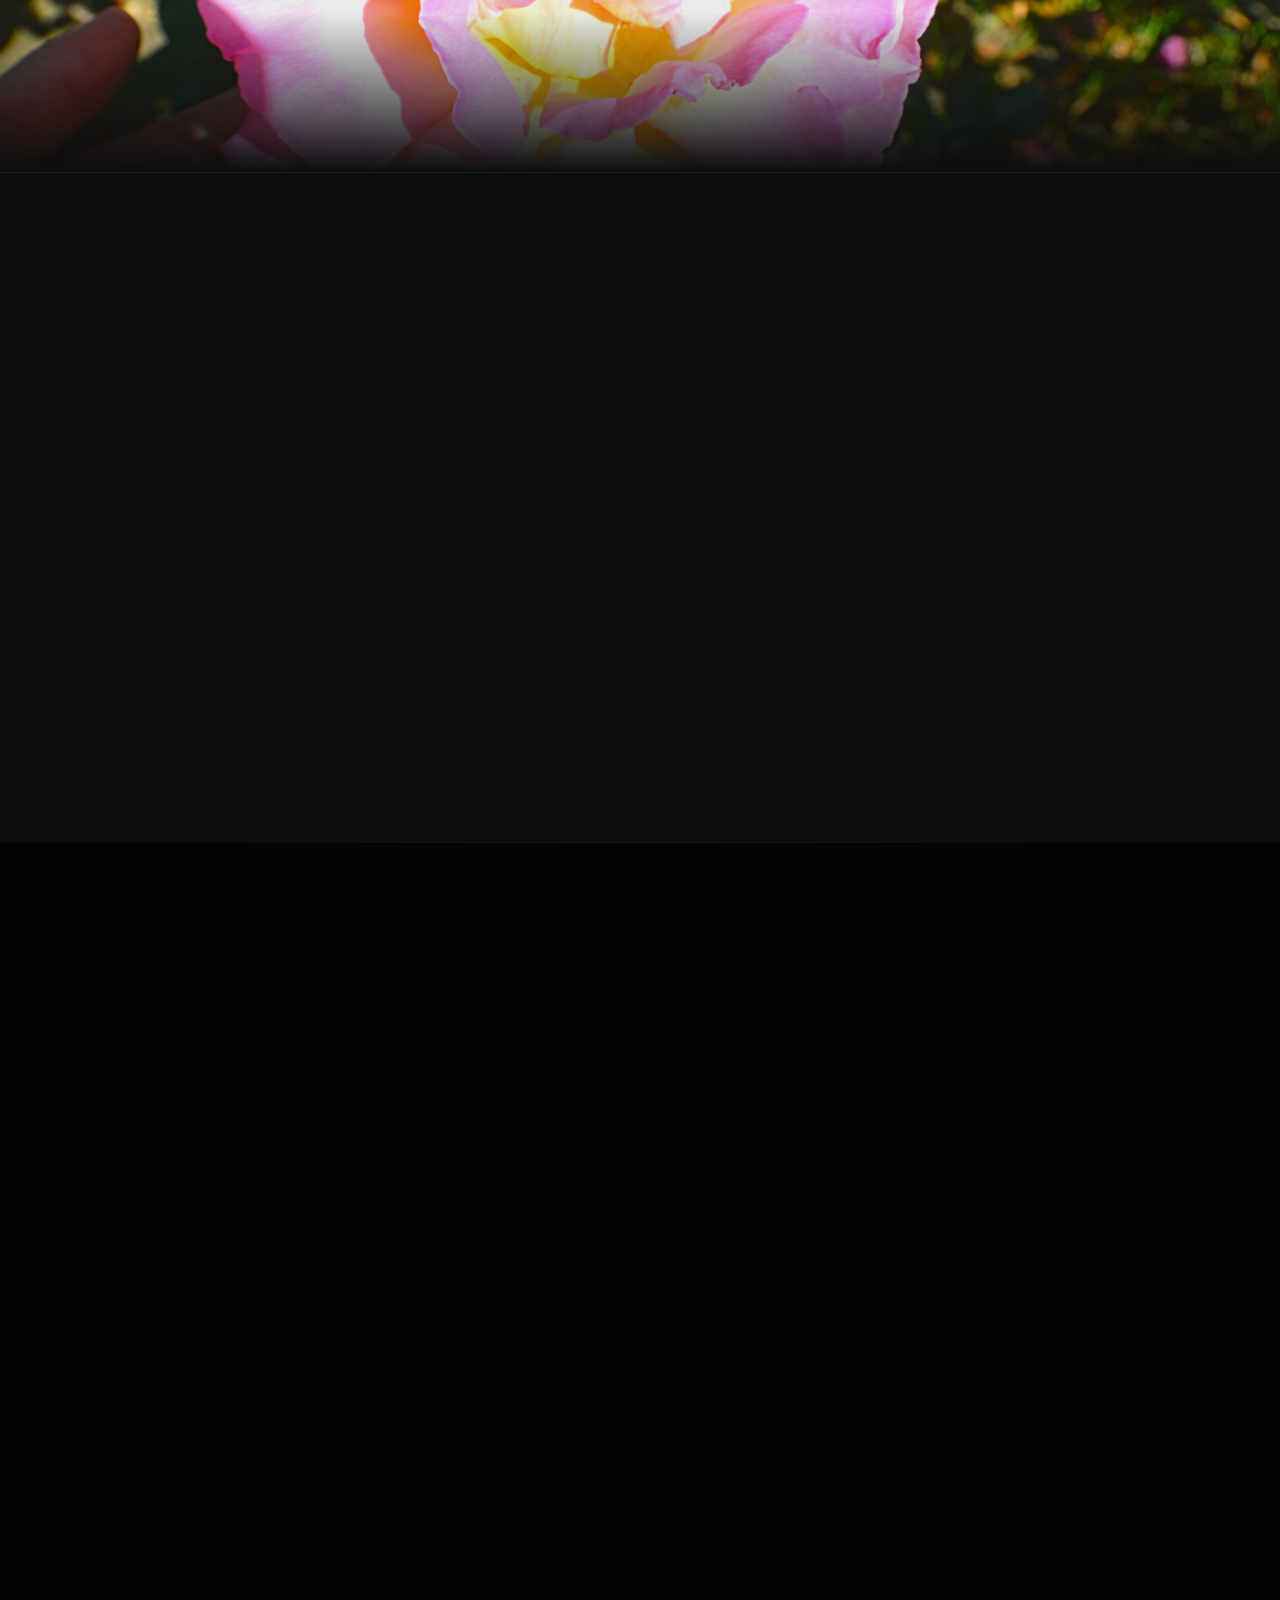
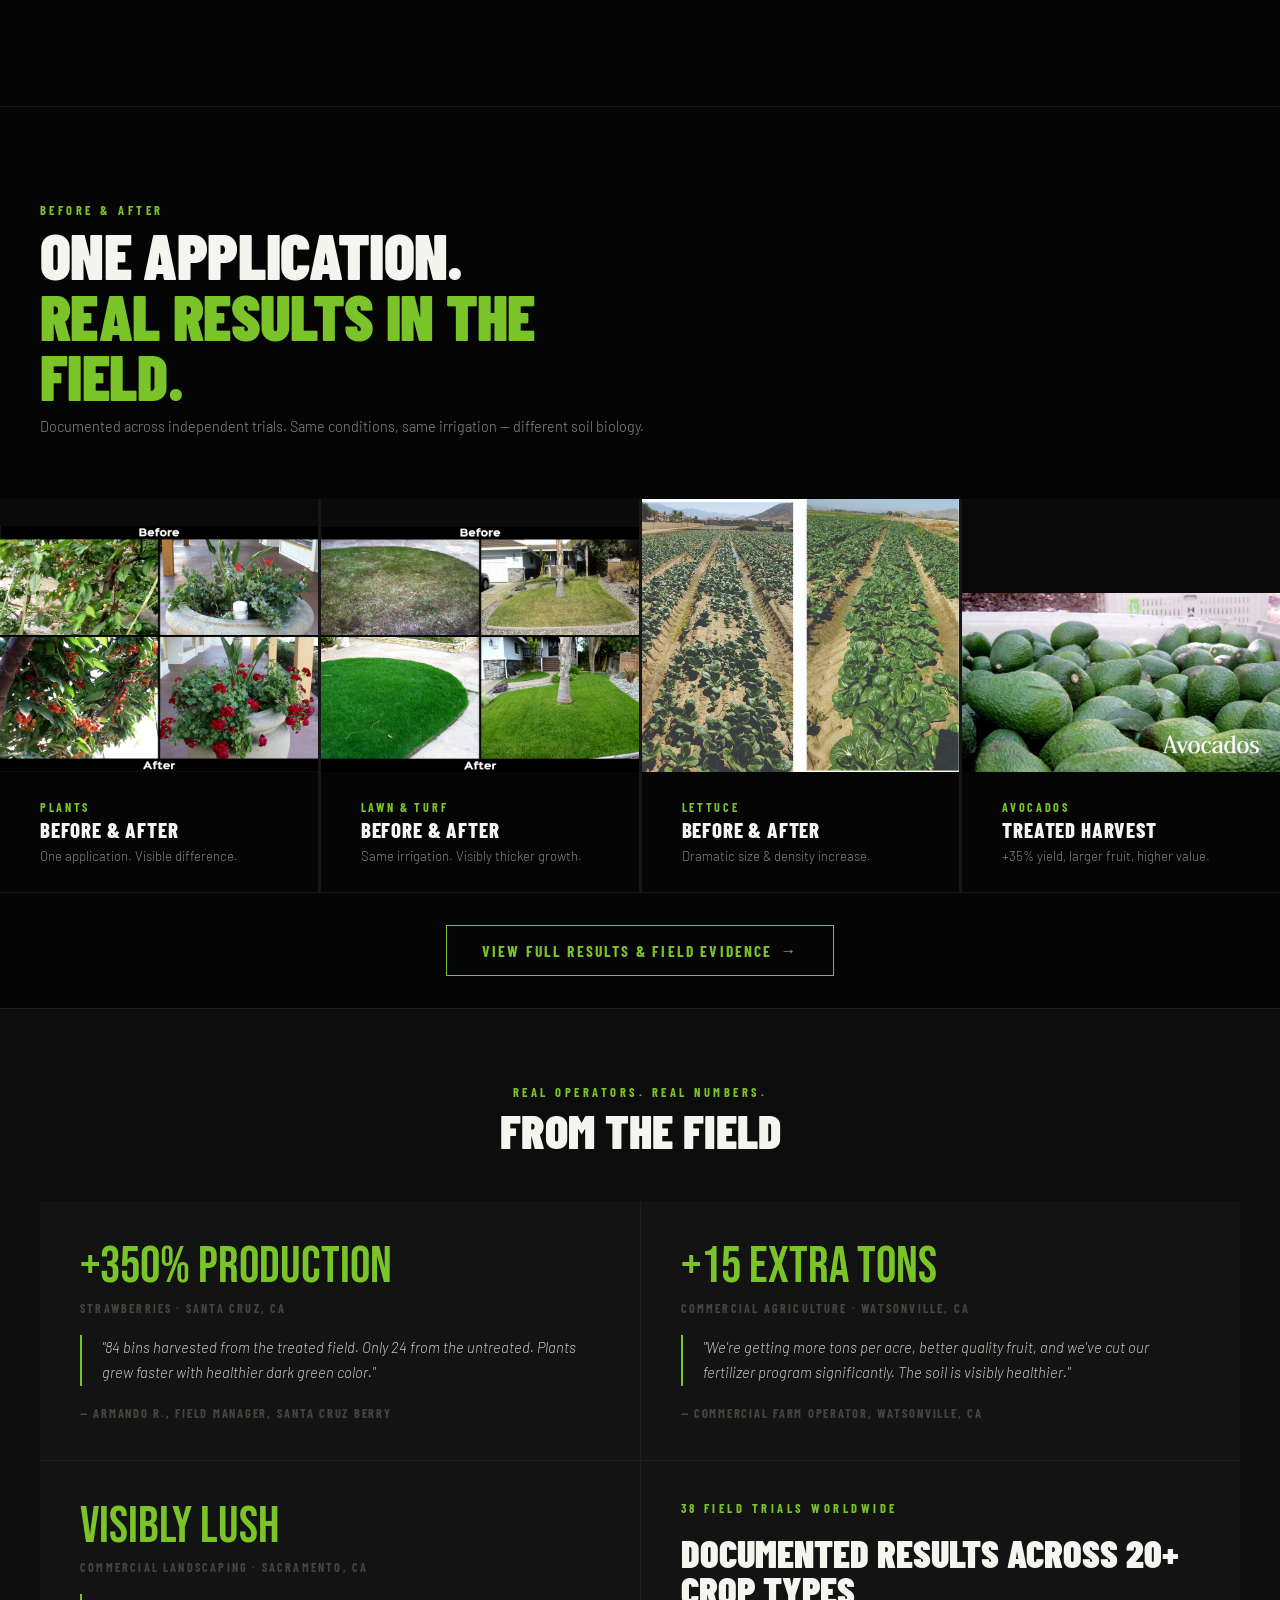
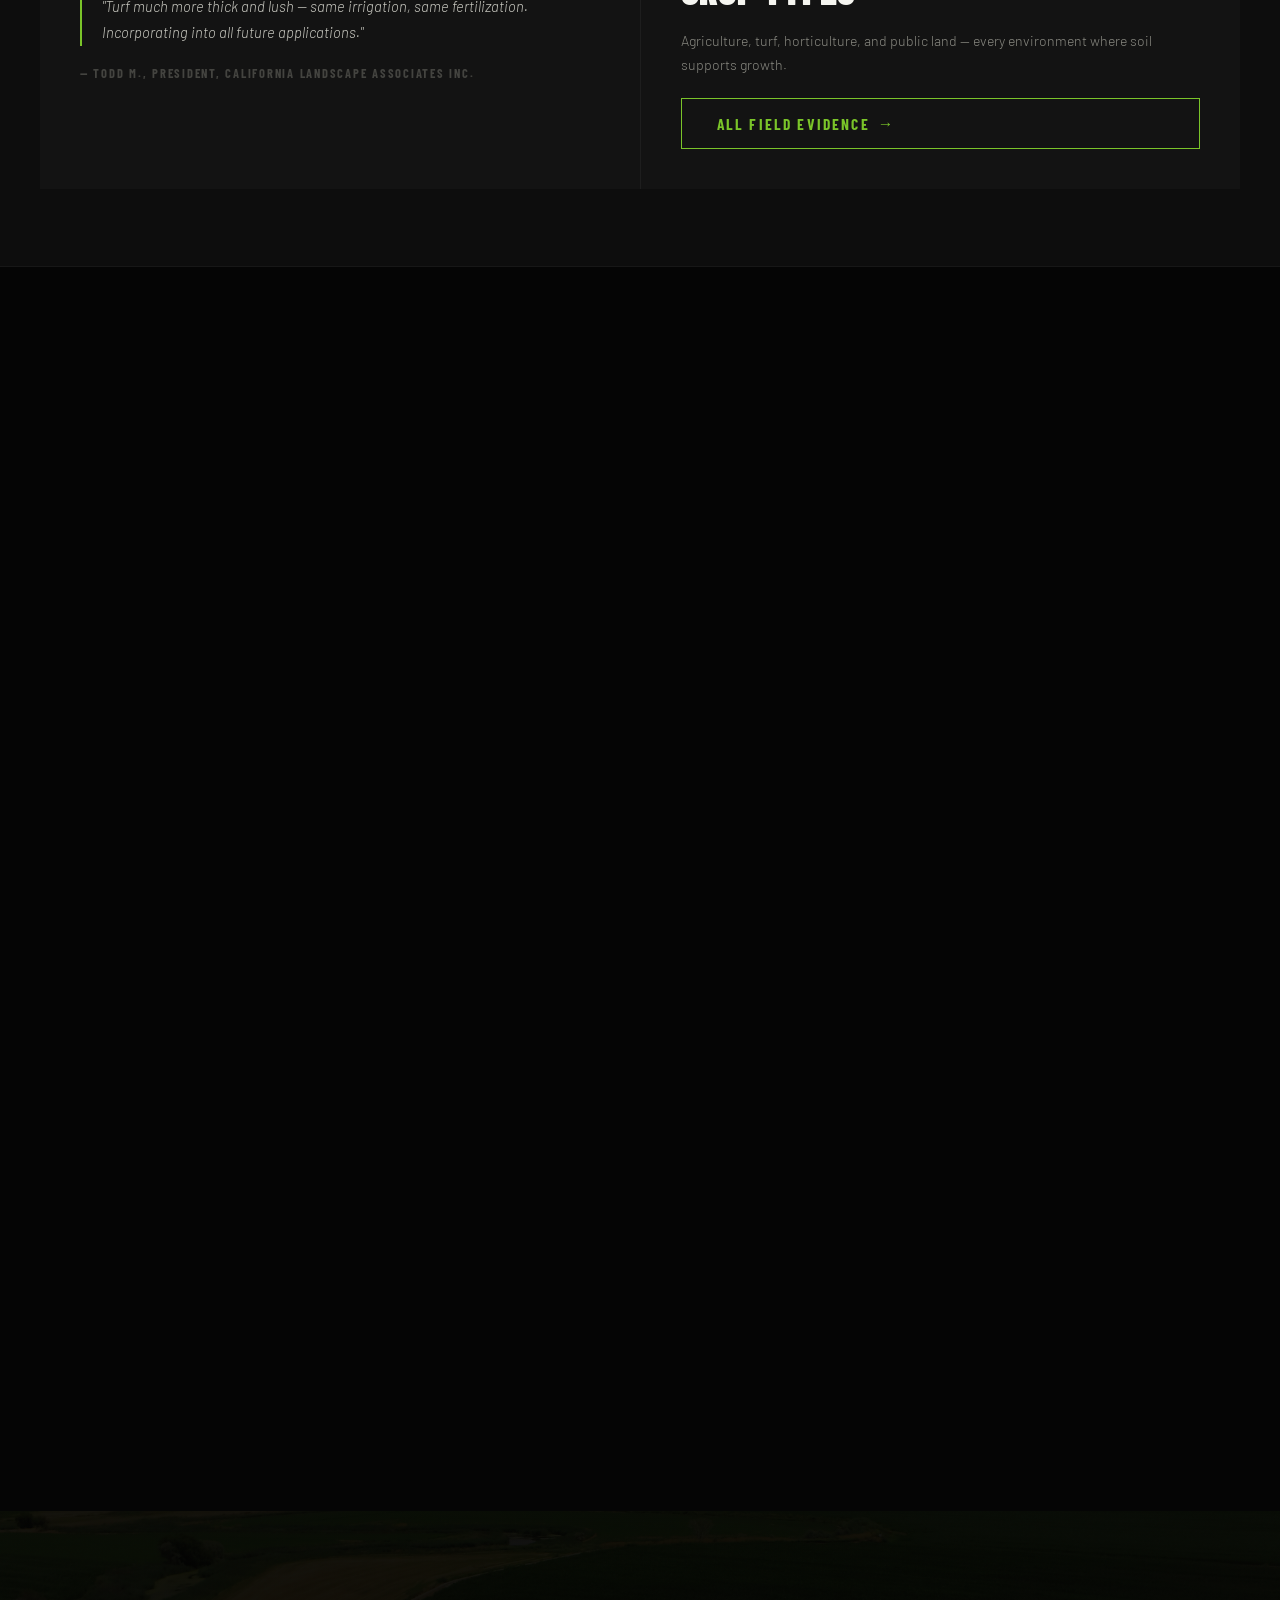
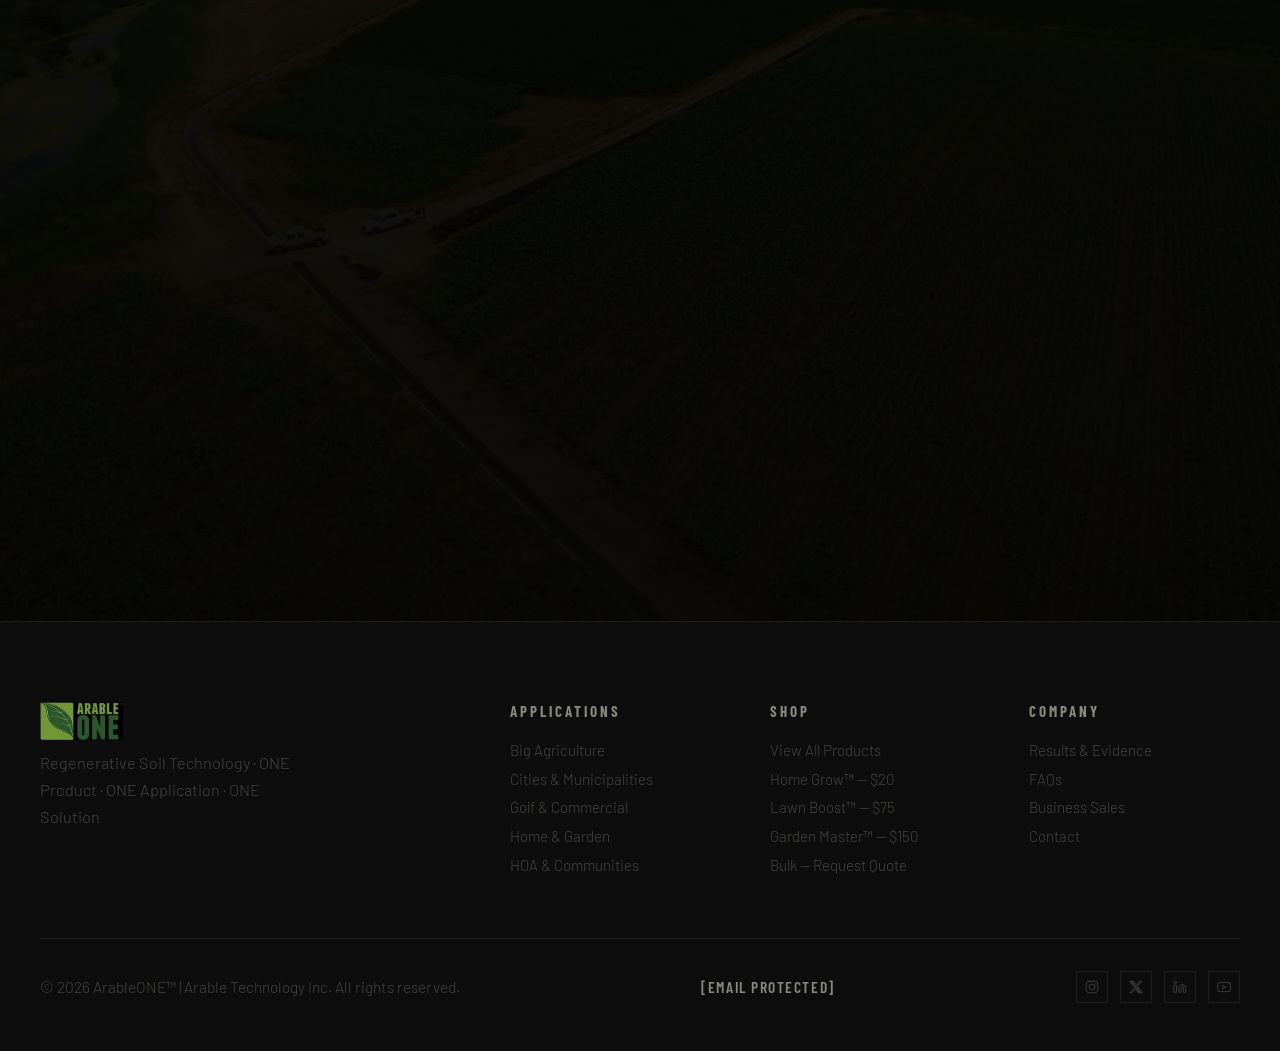
==== commit 6b5ac6fa: "Add files via upload" ====
--- a/index.html
+++ b/index.html
@@ -339,7 +339,7 @@
 
 <header id="nav">
   <div class="nav-in">
-    <a href="index.html" class="nav-logo"><img src="images/logo.png" alt="ArableONE™" style="height:40px;width:auto"/></a>
+    <a href="index.html" class="nav-logo"><img src="logo.png" alt="ArableONE™" style="height:40px;width:auto"/></a>
     <ul class="nav-links">
       <li><a href="howitworks.html">How It Works</a></li>
       <li><a href="applications.html">Applications</a></li>
@@ -872,7 +872,7 @@
   <div class="wrap">
     <div class="ft-in">
       <div>
-        <a href="index.html"><img src="images/logo.png" alt="ArableONE™" style="height:38px;width:auto;opacity:.85"/></a>
+        <a href="index.html"><img src="logo.png" alt="ArableONE™" style="height:38px;width:auto;opacity:.85"/></a>
         <p class="ft-tg" style="margin-top:.6rem">Regenerative Soil Technology · ONE Product · ONE Application · ONE Solution</p>
       </div>
       <div class="ft-col"><h4>Applications</h4><ul>
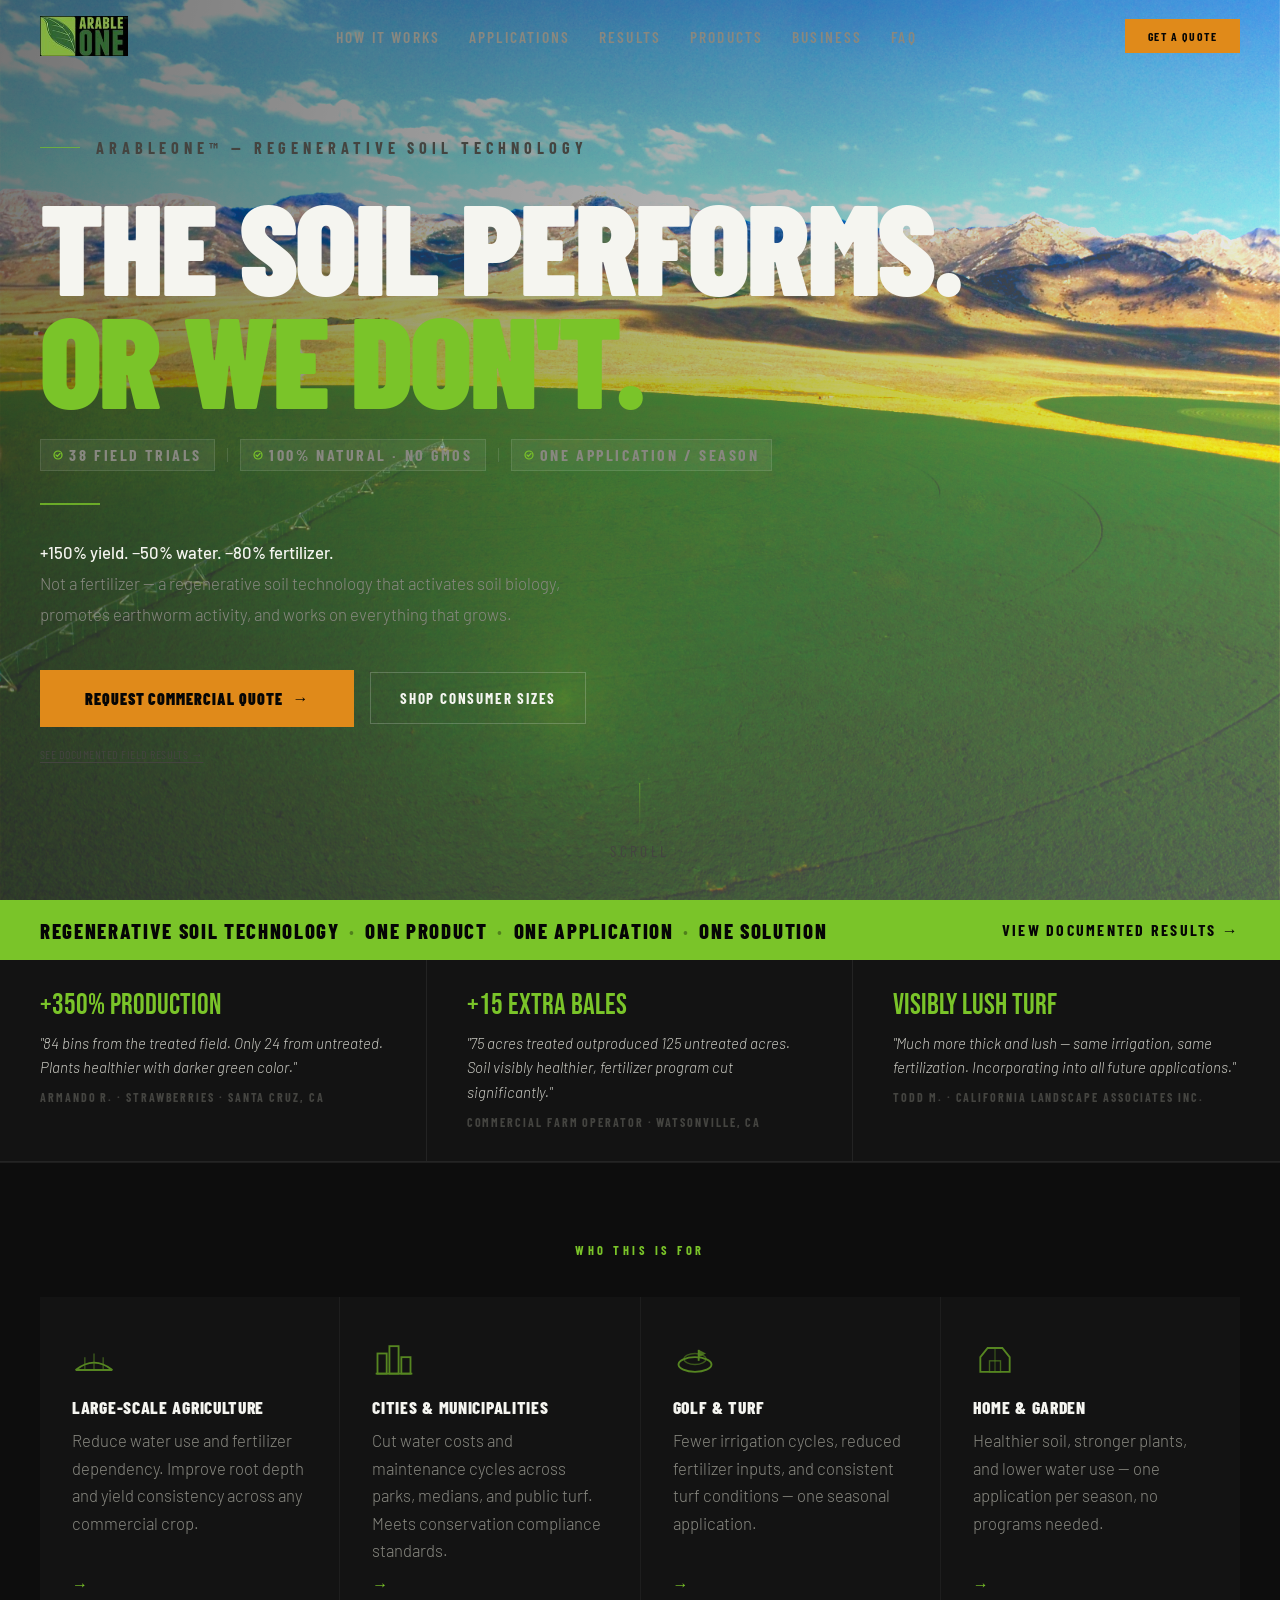
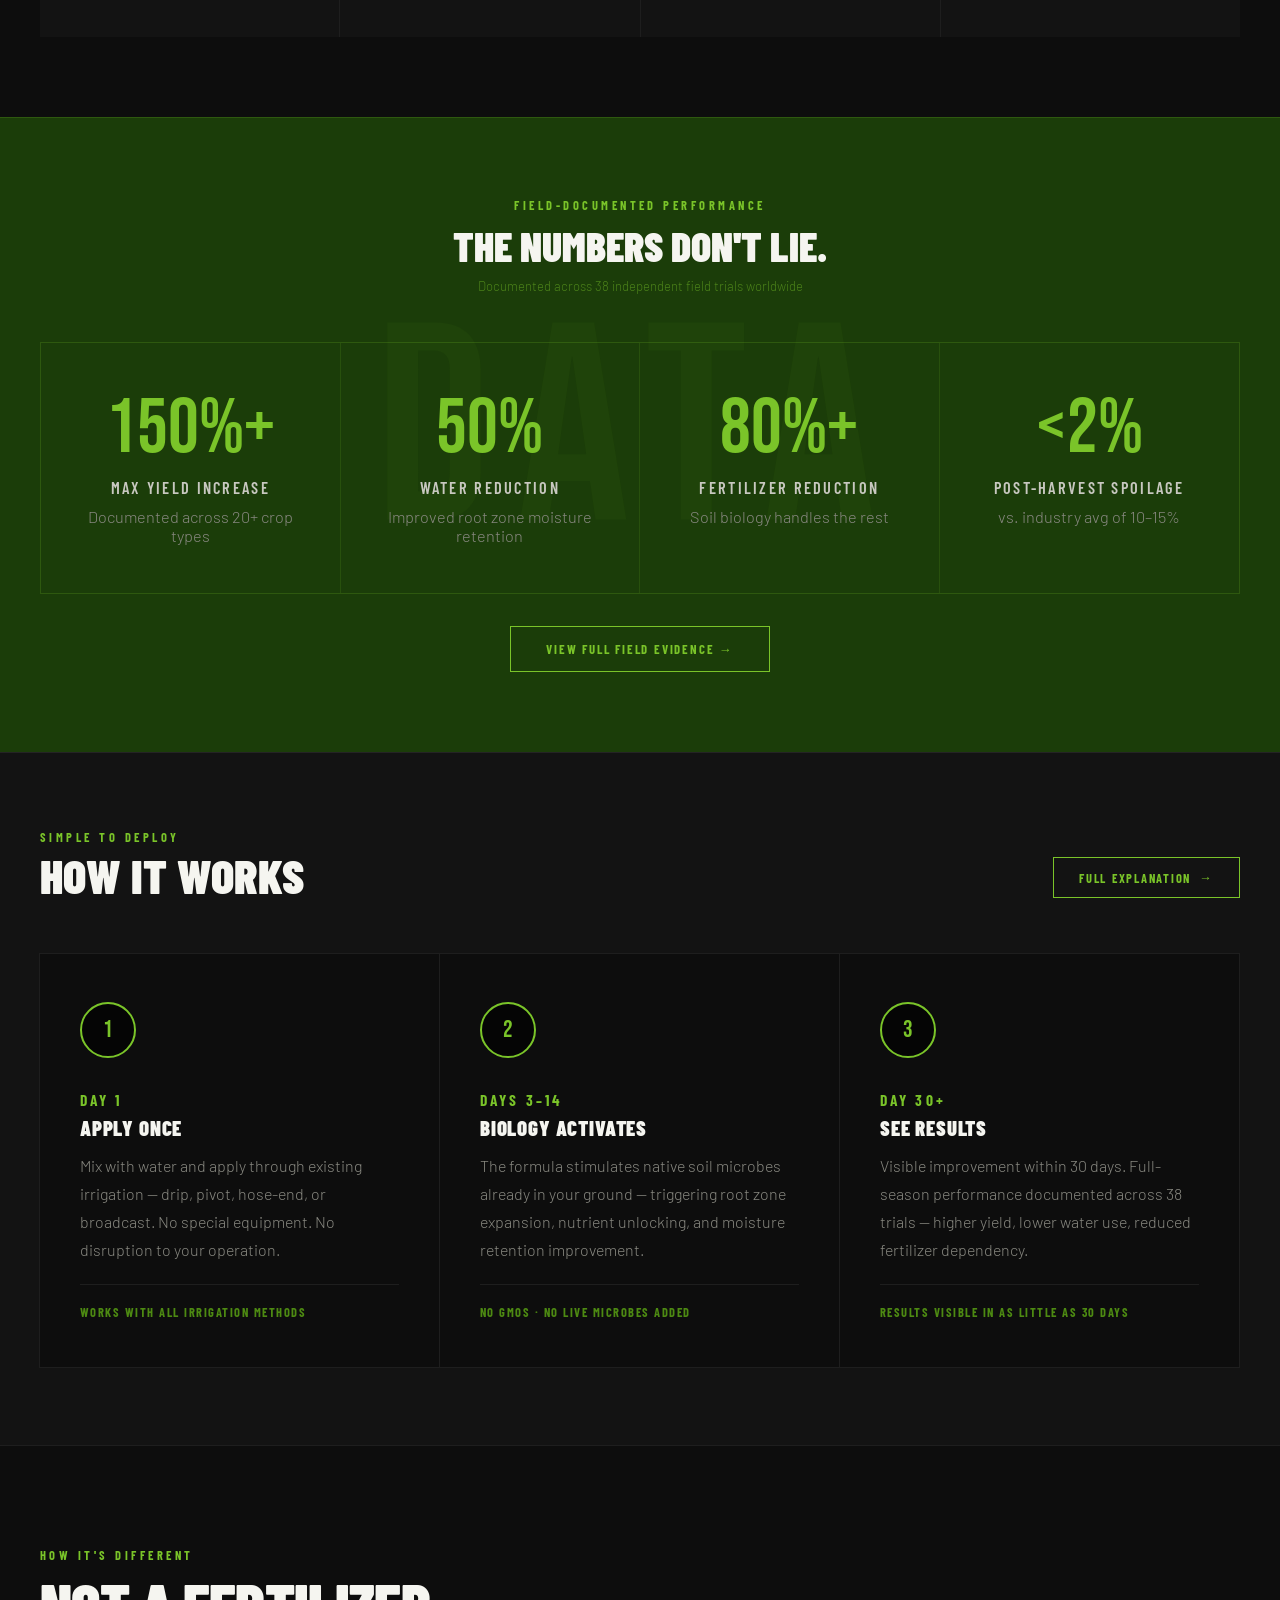
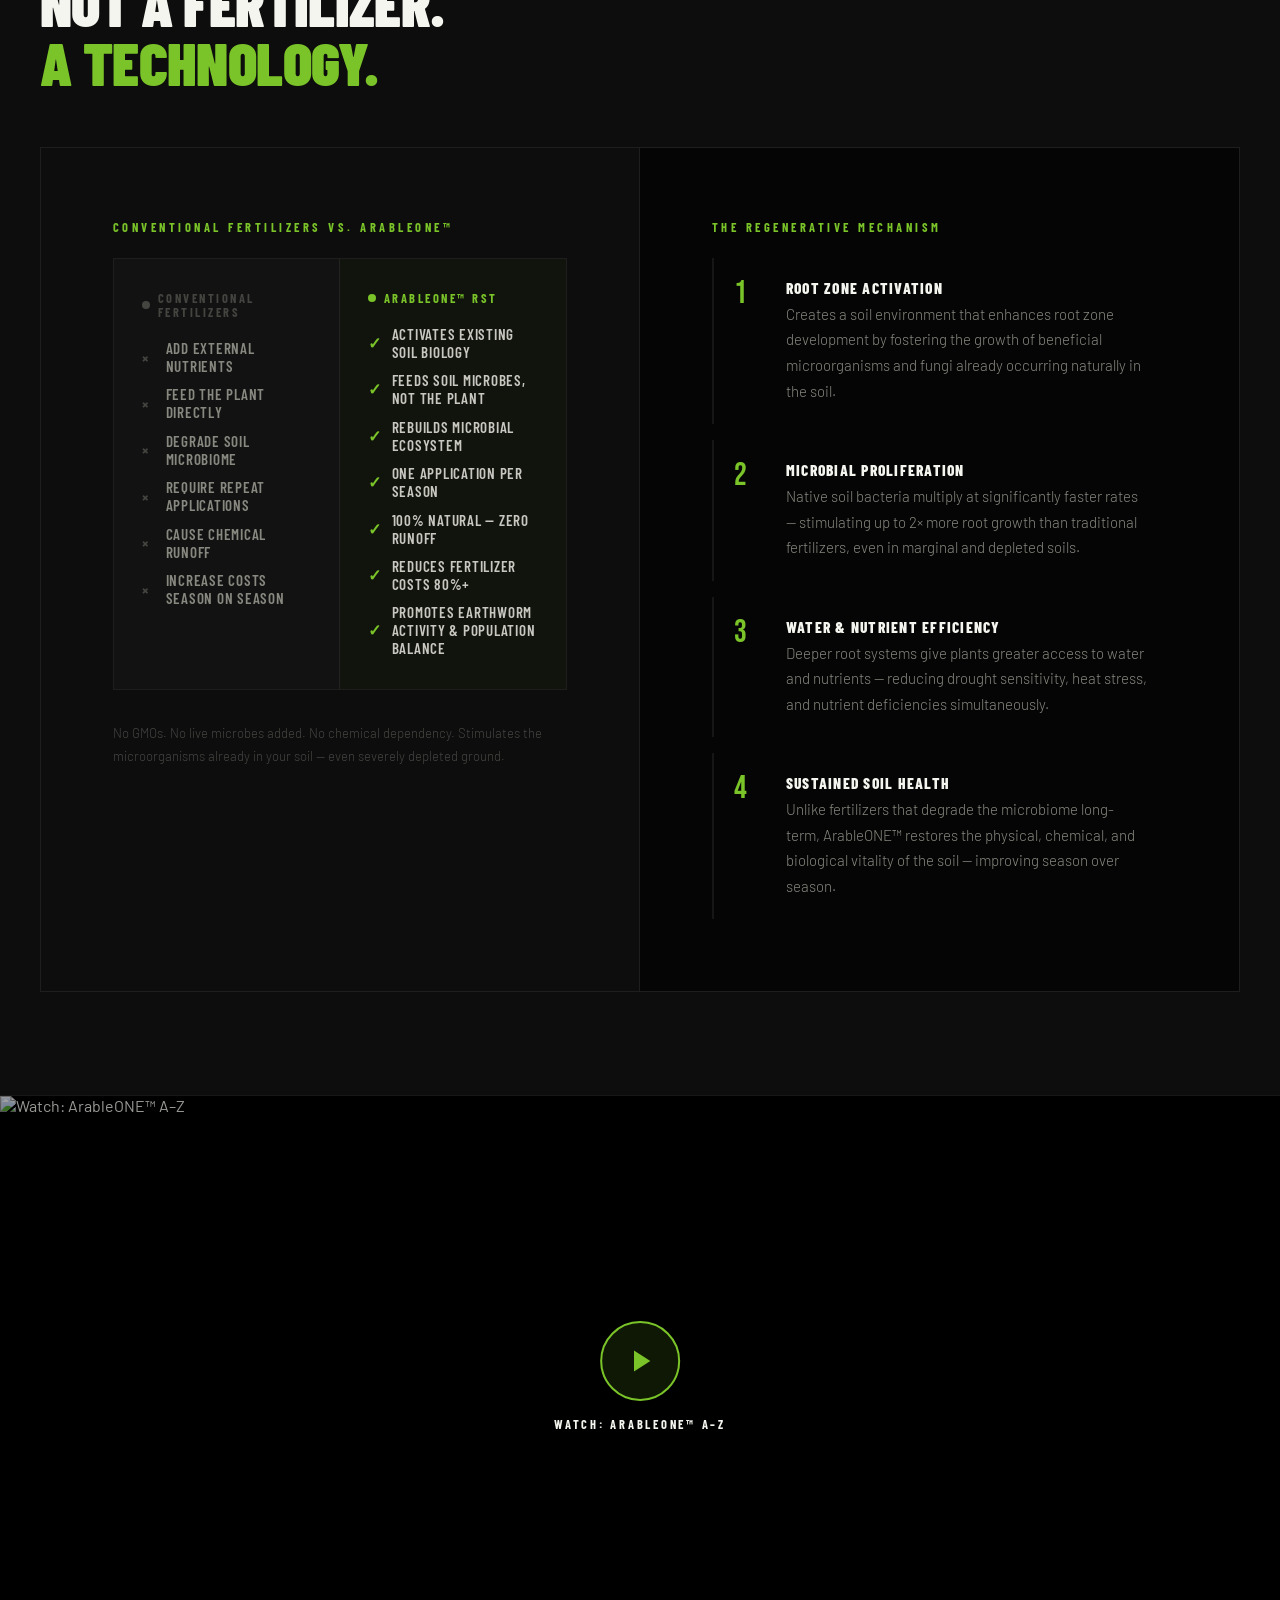
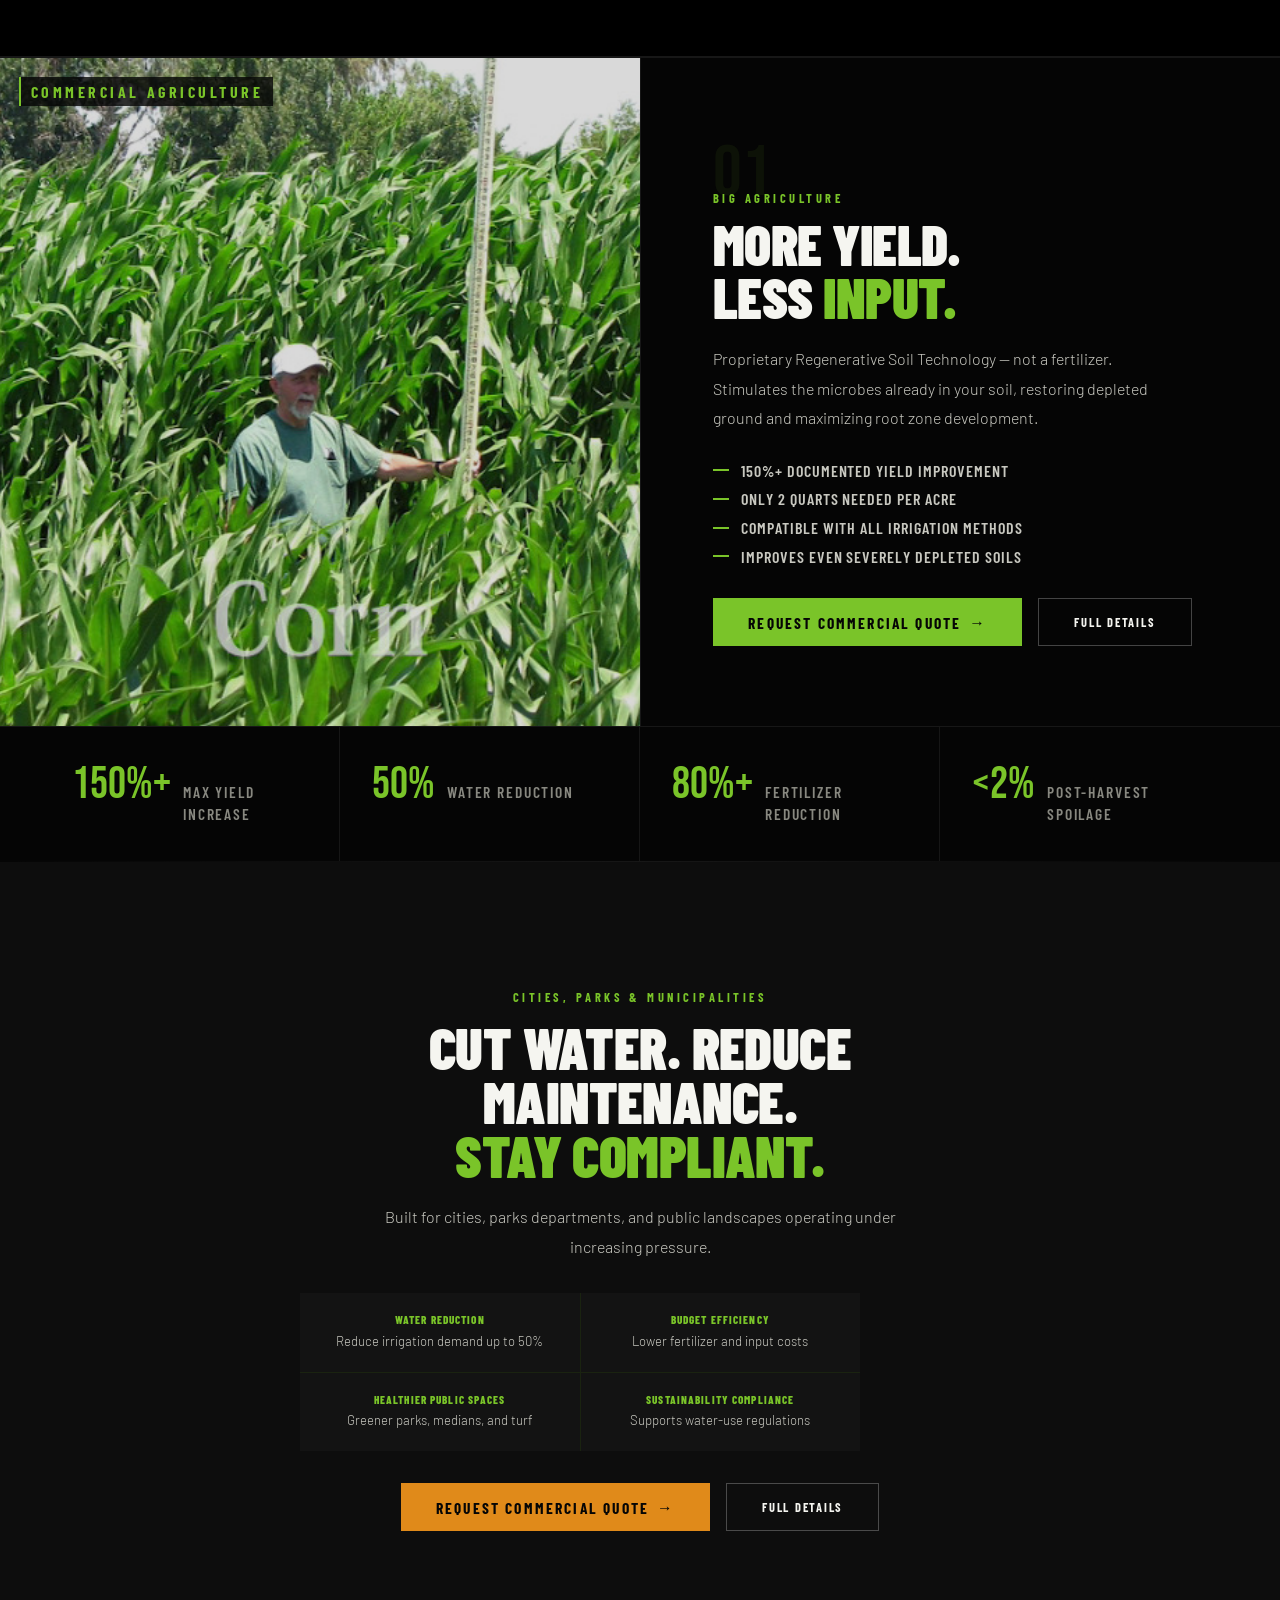
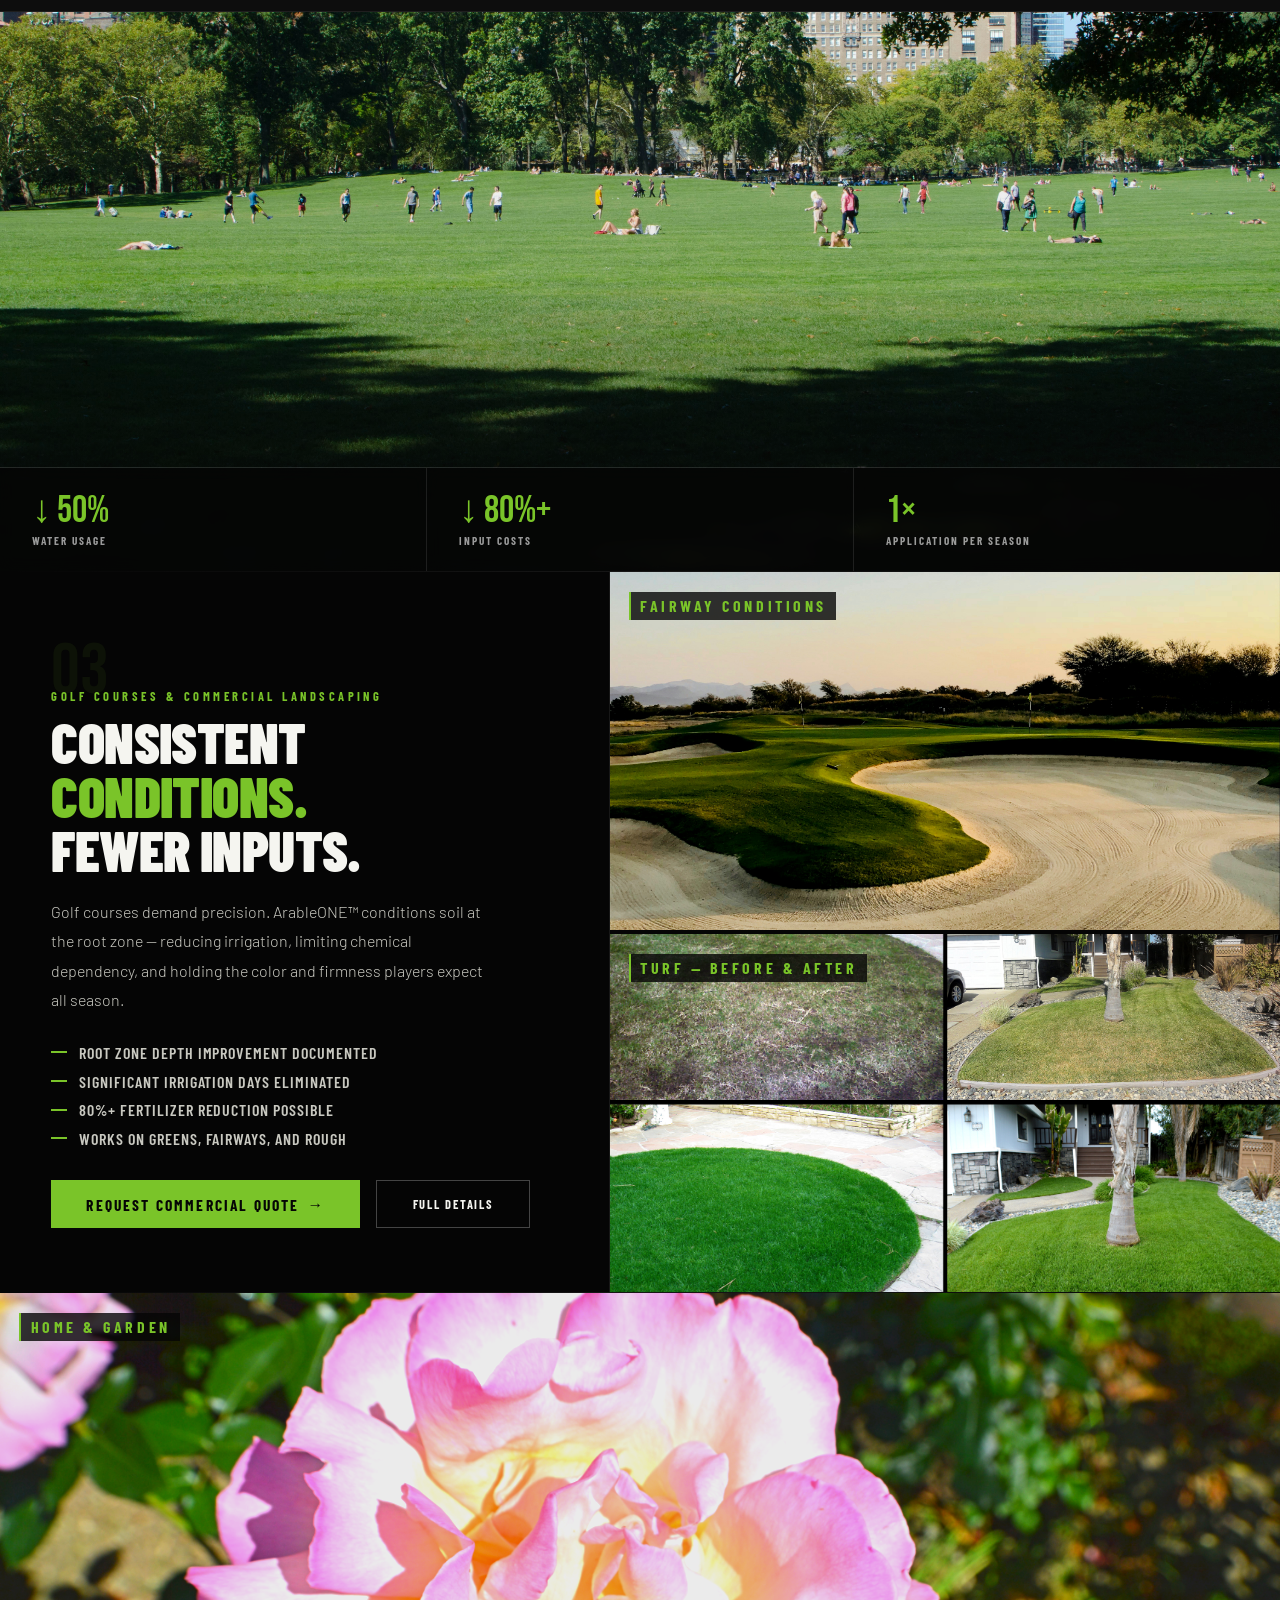
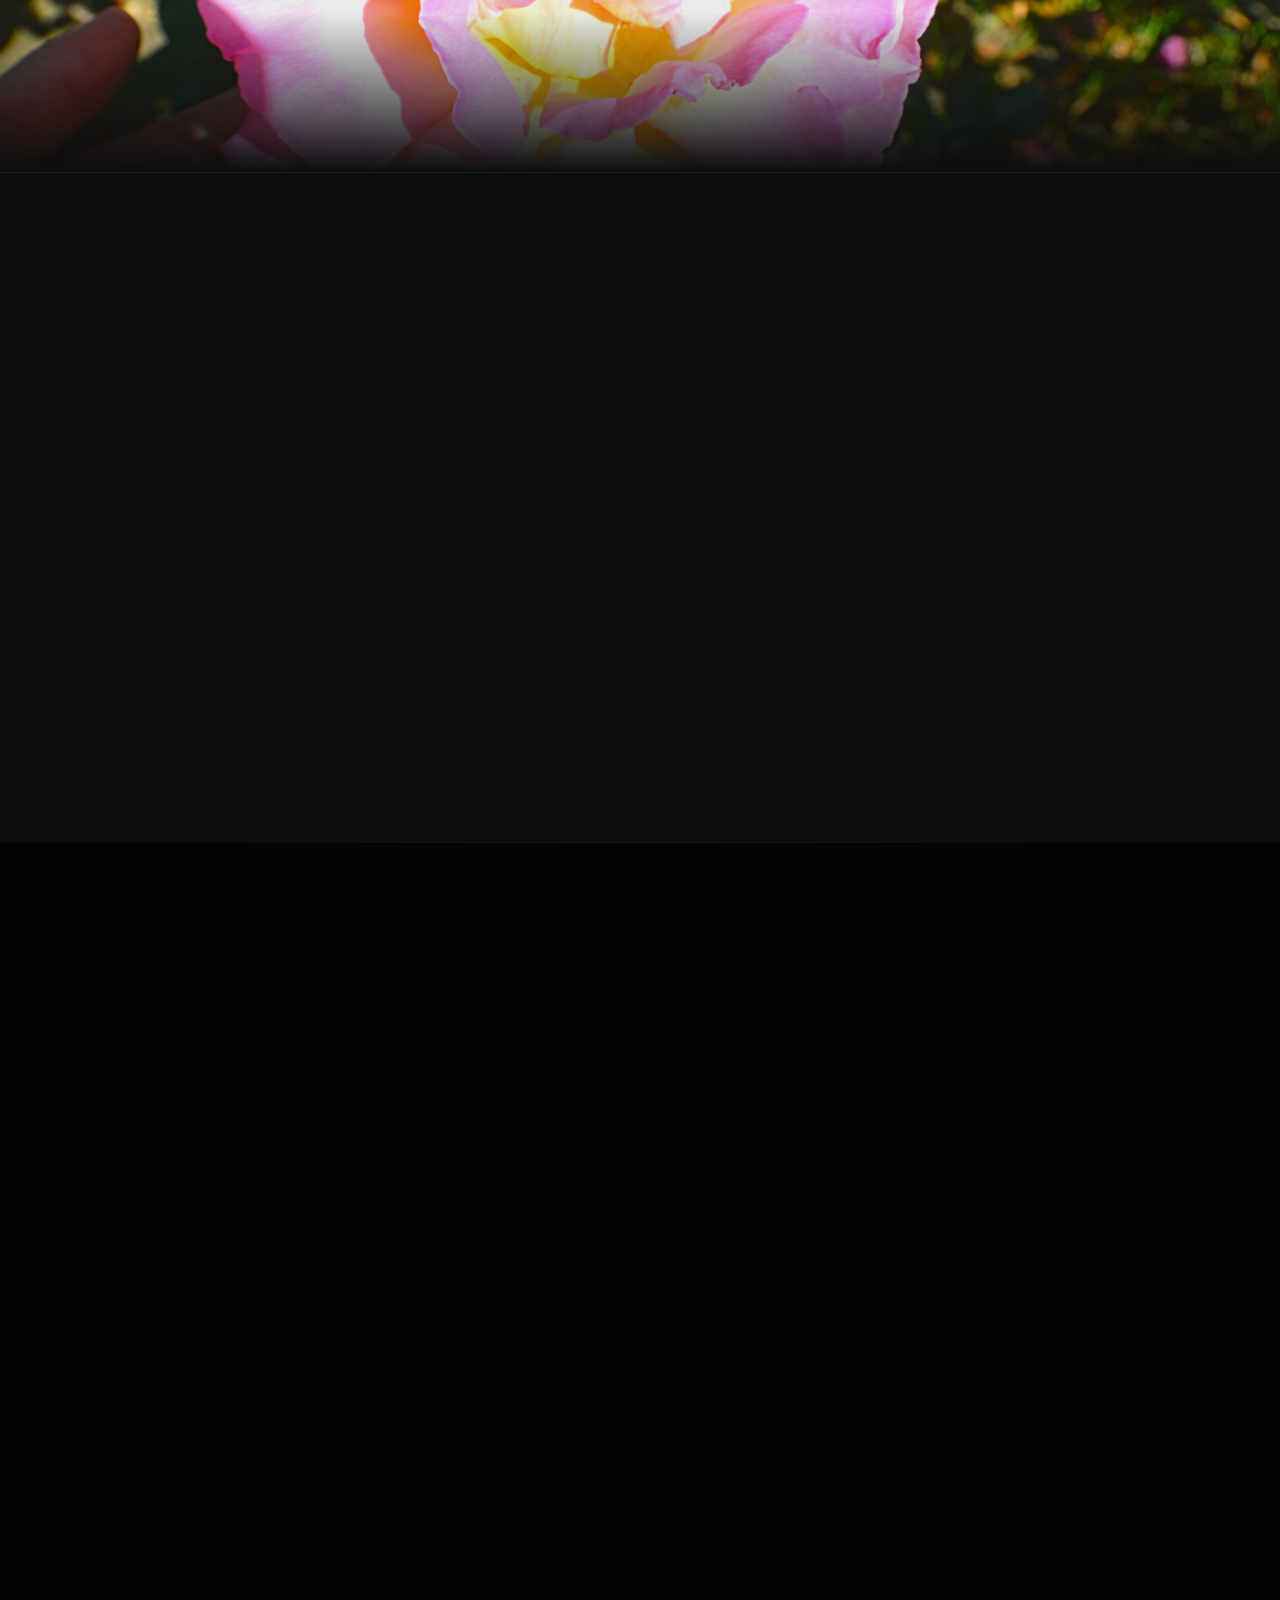
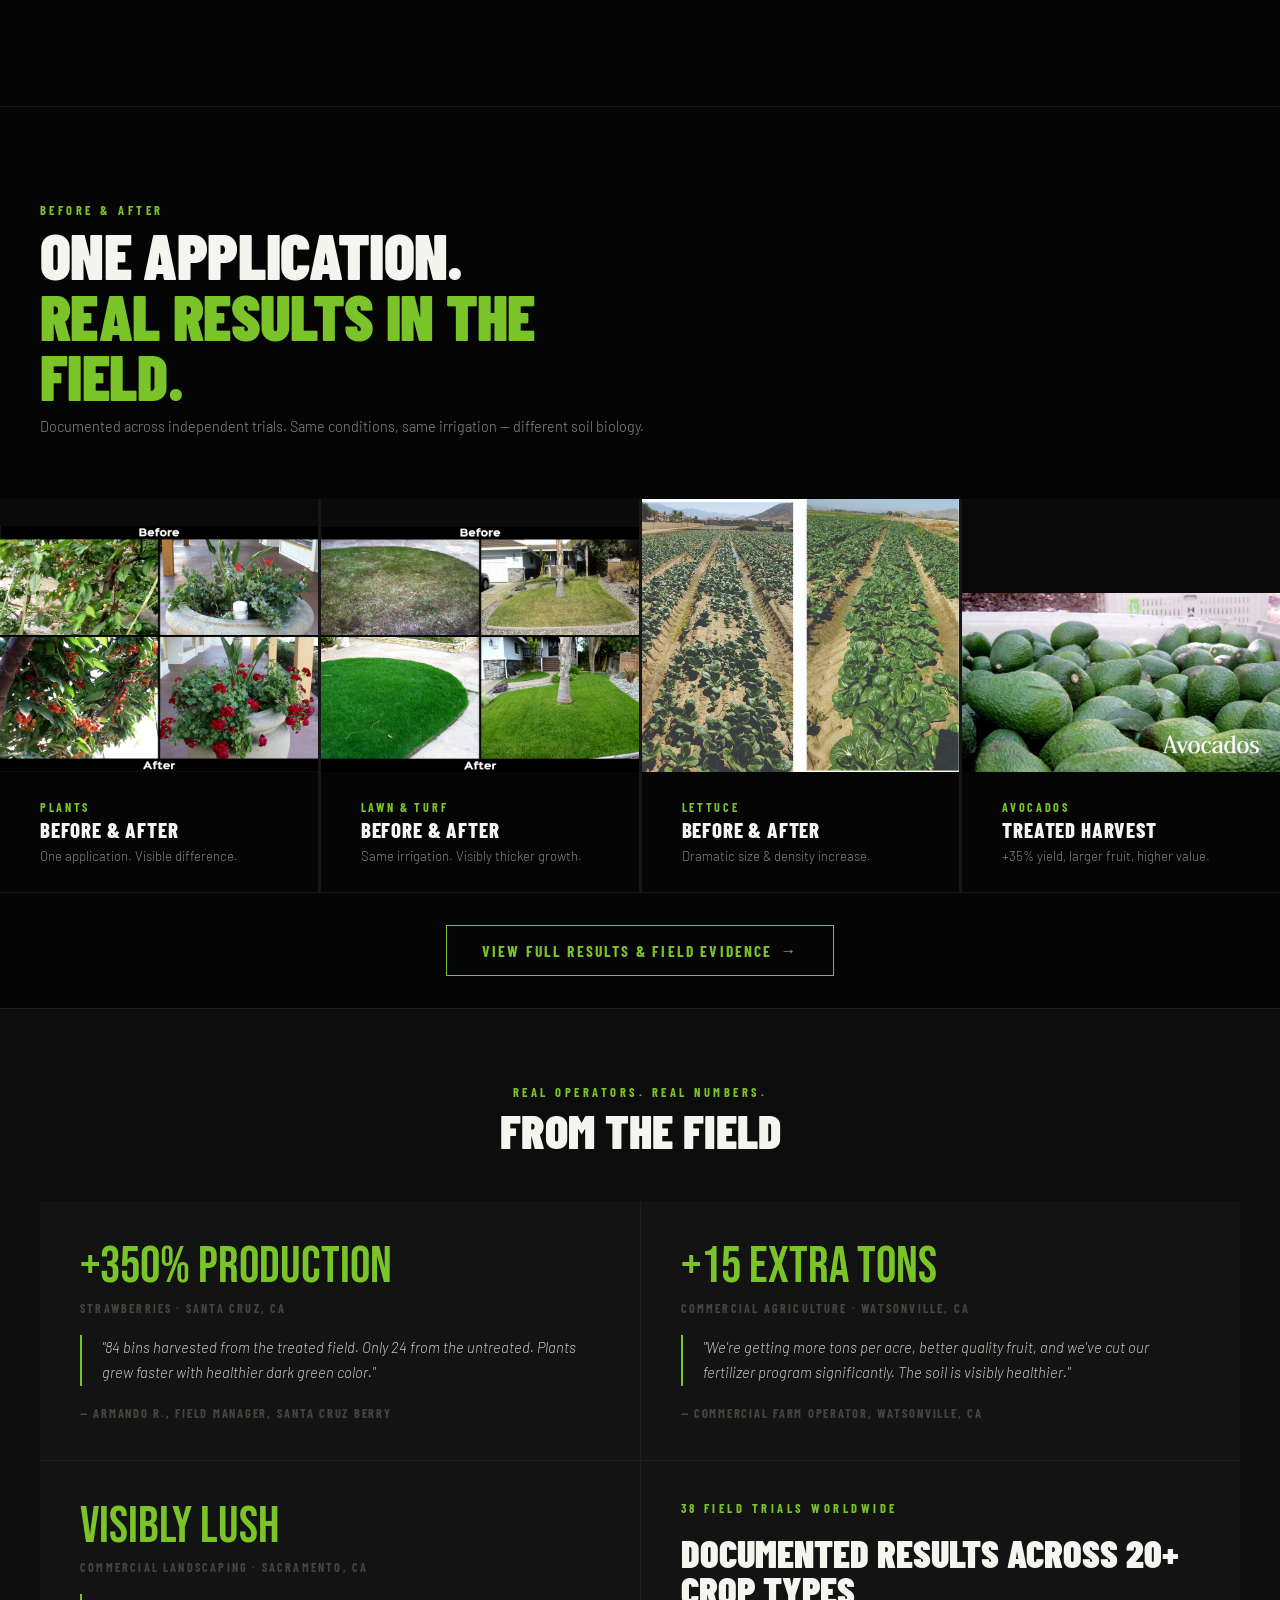
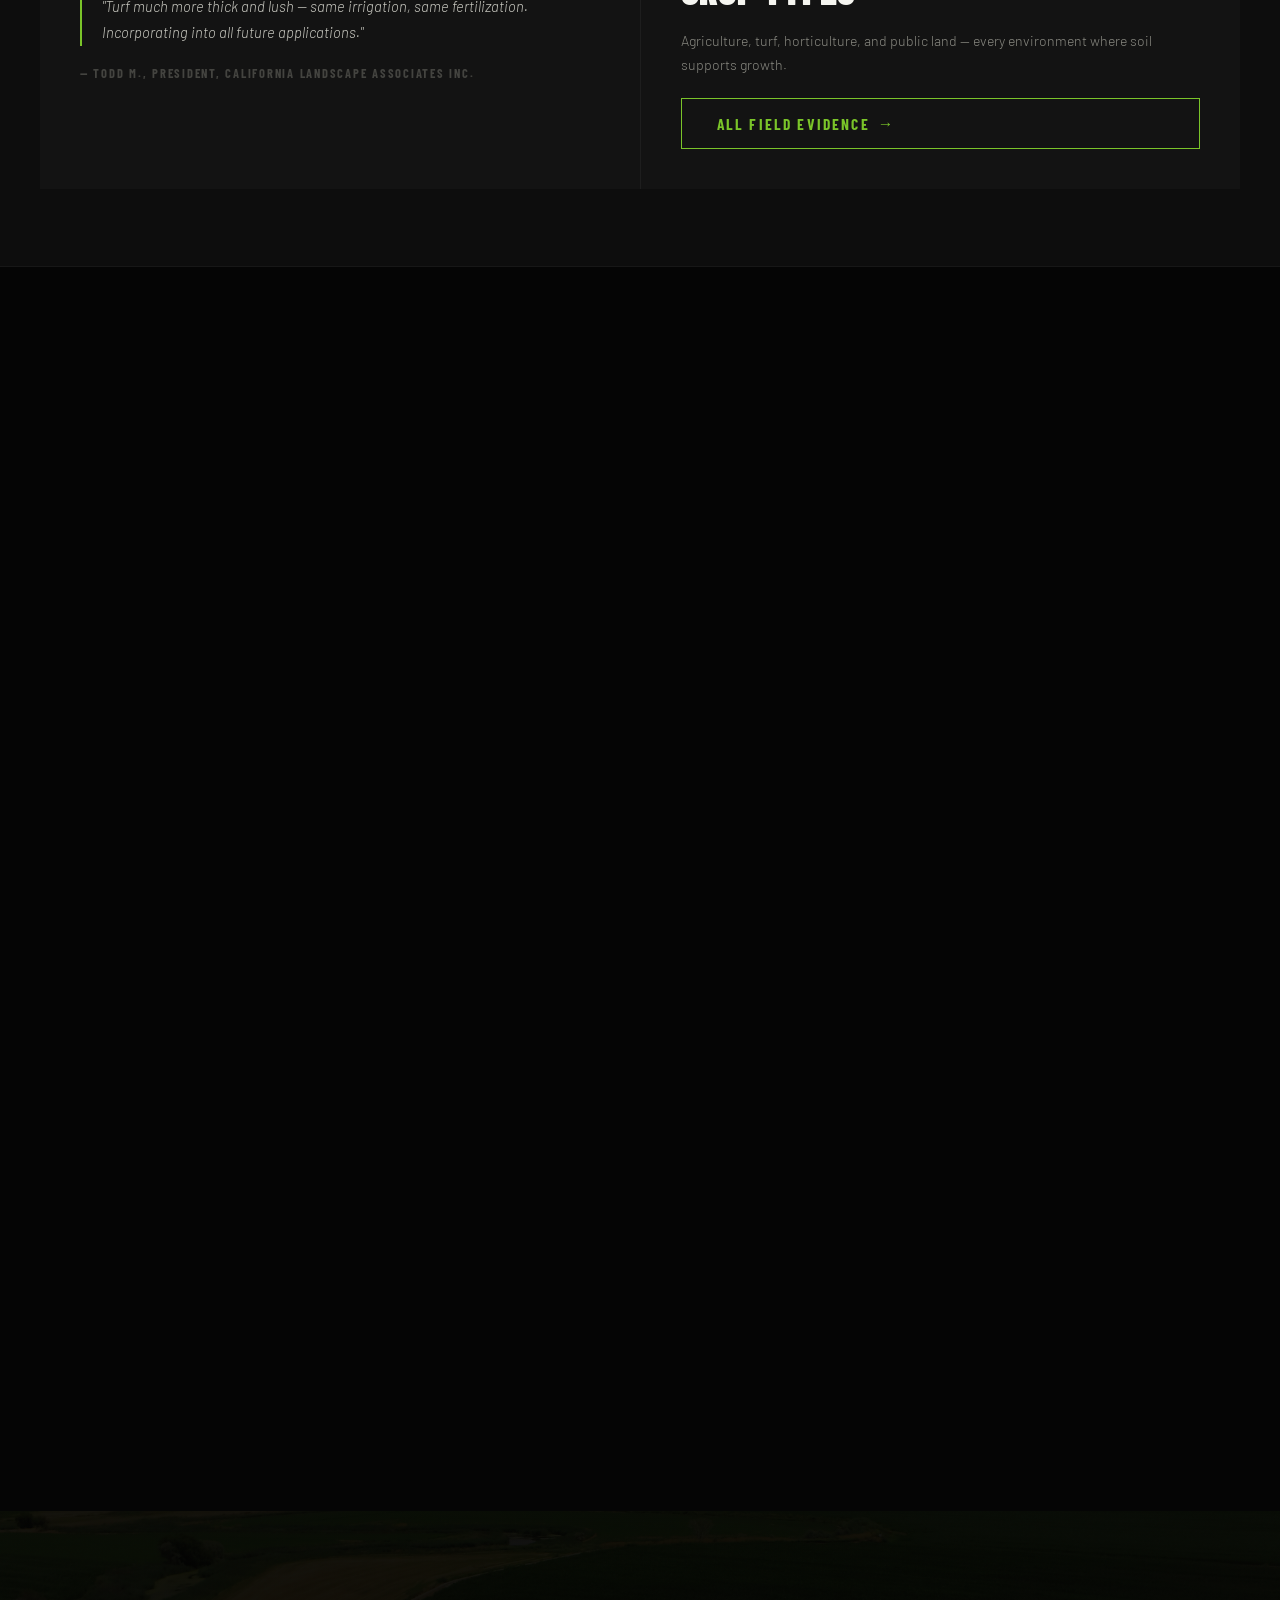
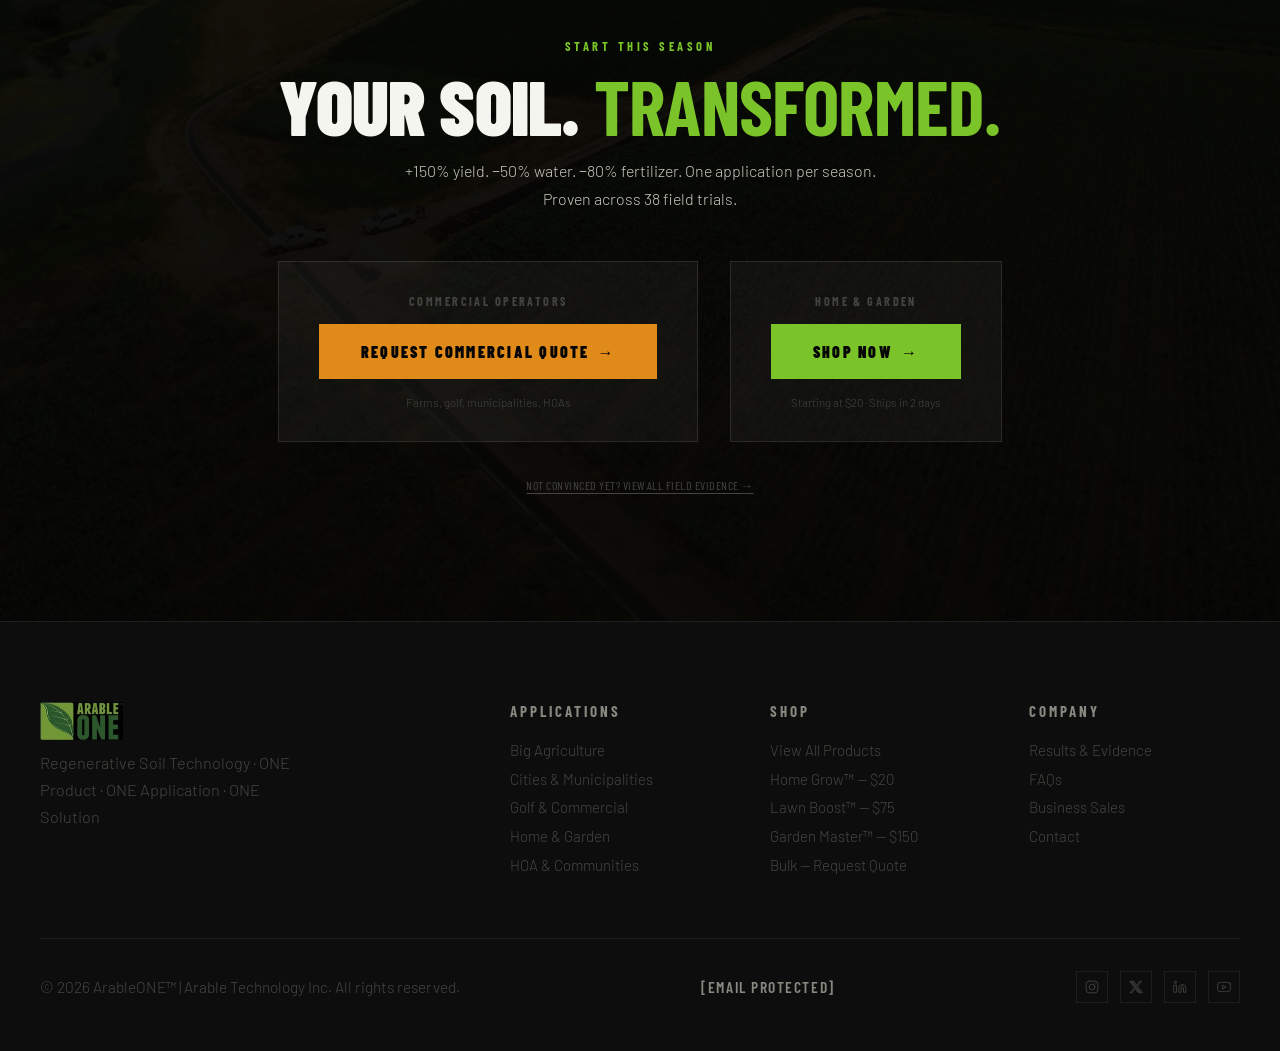
==== commit 0f3b6f29: "Add files via upload" ====
--- a/index.html
+++ b/index.html
@@ -373,7 +373,7 @@
     <!-- Clear CTA hierarchy: one primary, one secondary -->
     <div class="h-btns">
       <a href="#b2b" class="h-btn-primary">Request Commercial Quote <span class="arr">→</span></a>
-      <a href="https://www.amazon.com/dp/B0H24GYQHL" target="_blank" rel="noopener" class="h-btn-secondary">Shop Consumer Sizes</a>
+      <a href="https://shop.arableone.com" target="_blank" rel="noopener" class="h-btn-secondary">Shop Consumer Sizes</a>
     </div>
     <p style="margin-top:1rem"><a href="results.html" style="font-size:.75rem;font-weight:400;color:var(--g3);text-decoration:underline;text-underline-offset:3px;letter-spacing:.04em;font-family:var(--fd);text-transform:uppercase">See documented field results →</a></p>
   </div>
@@ -671,7 +671,7 @@
         <div>
           <p class="sbody" style="max-width:100%;margin-bottom:1.75rem">The same technology used on commercial farms and golf courses — packaged for residential use. Apply once and see the difference in your lawn, garden beds, and vegetable plots.</p>
           <div style="display:flex;gap:1rem;flex-wrap:wrap">
-            <a href="https://www.amazon.com/dp/B0H24GYQHL" target="_blank" rel="noopener" class="btn btn-a">Shop on Amazon <span class="arr">→</span></a>
+            <a href="https://shop.arableone.com" target="_blank" rel="noopener" class="btn btn-a">Shop Now <span class="arr">→</span></a>
             <a href="applications.html#home-garden" class="btn btn-ol" style="font-size:.78rem">Full Details</a>
           </div>
         </div>
@@ -860,7 +860,7 @@
       </div>
       <div style="background:rgba(255,255,255,.04);border:1px solid rgba(255,255,255,.1);padding:2rem 2.5rem;display:flex;flex-direction:column;gap:1rem;align-items:center;min-width:260px">
         <p style="font-family:var(--fd);font-size:.76rem;font-weight:700;letter-spacing:.2em;text-transform:uppercase;color:var(--g3)">Home &amp; Garden</p>
-        <a href="https://www.amazon.com/dp/B0H24GYQHL" target="_blank" rel="noopener" class="btn btn-g" style="font-size:1rem;padding:1.1rem 2.6rem;font-weight:900;width:100%;justify-content:center">Shop on Amazon <span class="arr">→</span></a>
+        <a href="https://shop.arableone.com" target="_blank" rel="noopener" class="btn btn-g" style="font-size:1rem;padding:1.1rem 2.6rem;font-weight:900;width:100%;justify-content:center">Shop Now <span class="arr">→</span></a>
         <p style="font-size:.72rem;font-weight:300;color:var(--g3)">Starting at $20 · Ships in 2 days</p>
       </div>
     </div>
@@ -884,9 +884,9 @@
       </ul></div>
       <div class="ft-col"><h4>Shop</h4><ul>
         <li><a href="products.html">View All Products</a></li>
-        <li><a href="https://www.amazon.com/dp/B0H24GYQHL" target="_blank" rel="noopener">Home Grow™ — $20</a></li>
-        <li><a href="https://www.amazon.com/dp/B0H24GYQHL" target="_blank" rel="noopener">Lawn Boost™ — $75</a></li>
-        <li><a href="https://www.amazon.com/dp/B0H24GYQHL" target="_blank" rel="noopener">Garden Master™ — $150</a></li>
+        <li><a href="https://shop.arableone.com" target="_blank" rel="noopener">Home Grow™ — $20</a></li>
+        <li><a href="https://shop.arableone.com" target="_blank" rel="noopener">Lawn Boost™ — $75</a></li>
+        <li><a href="https://shop.arableone.com" target="_blank" rel="noopener">Garden Master™ — $150</a></li>
         <li><a href="#b2b">Bulk — Request Quote</a></li>
       </ul></div>
       <div class="ft-col"><h4>Company</h4><ul>
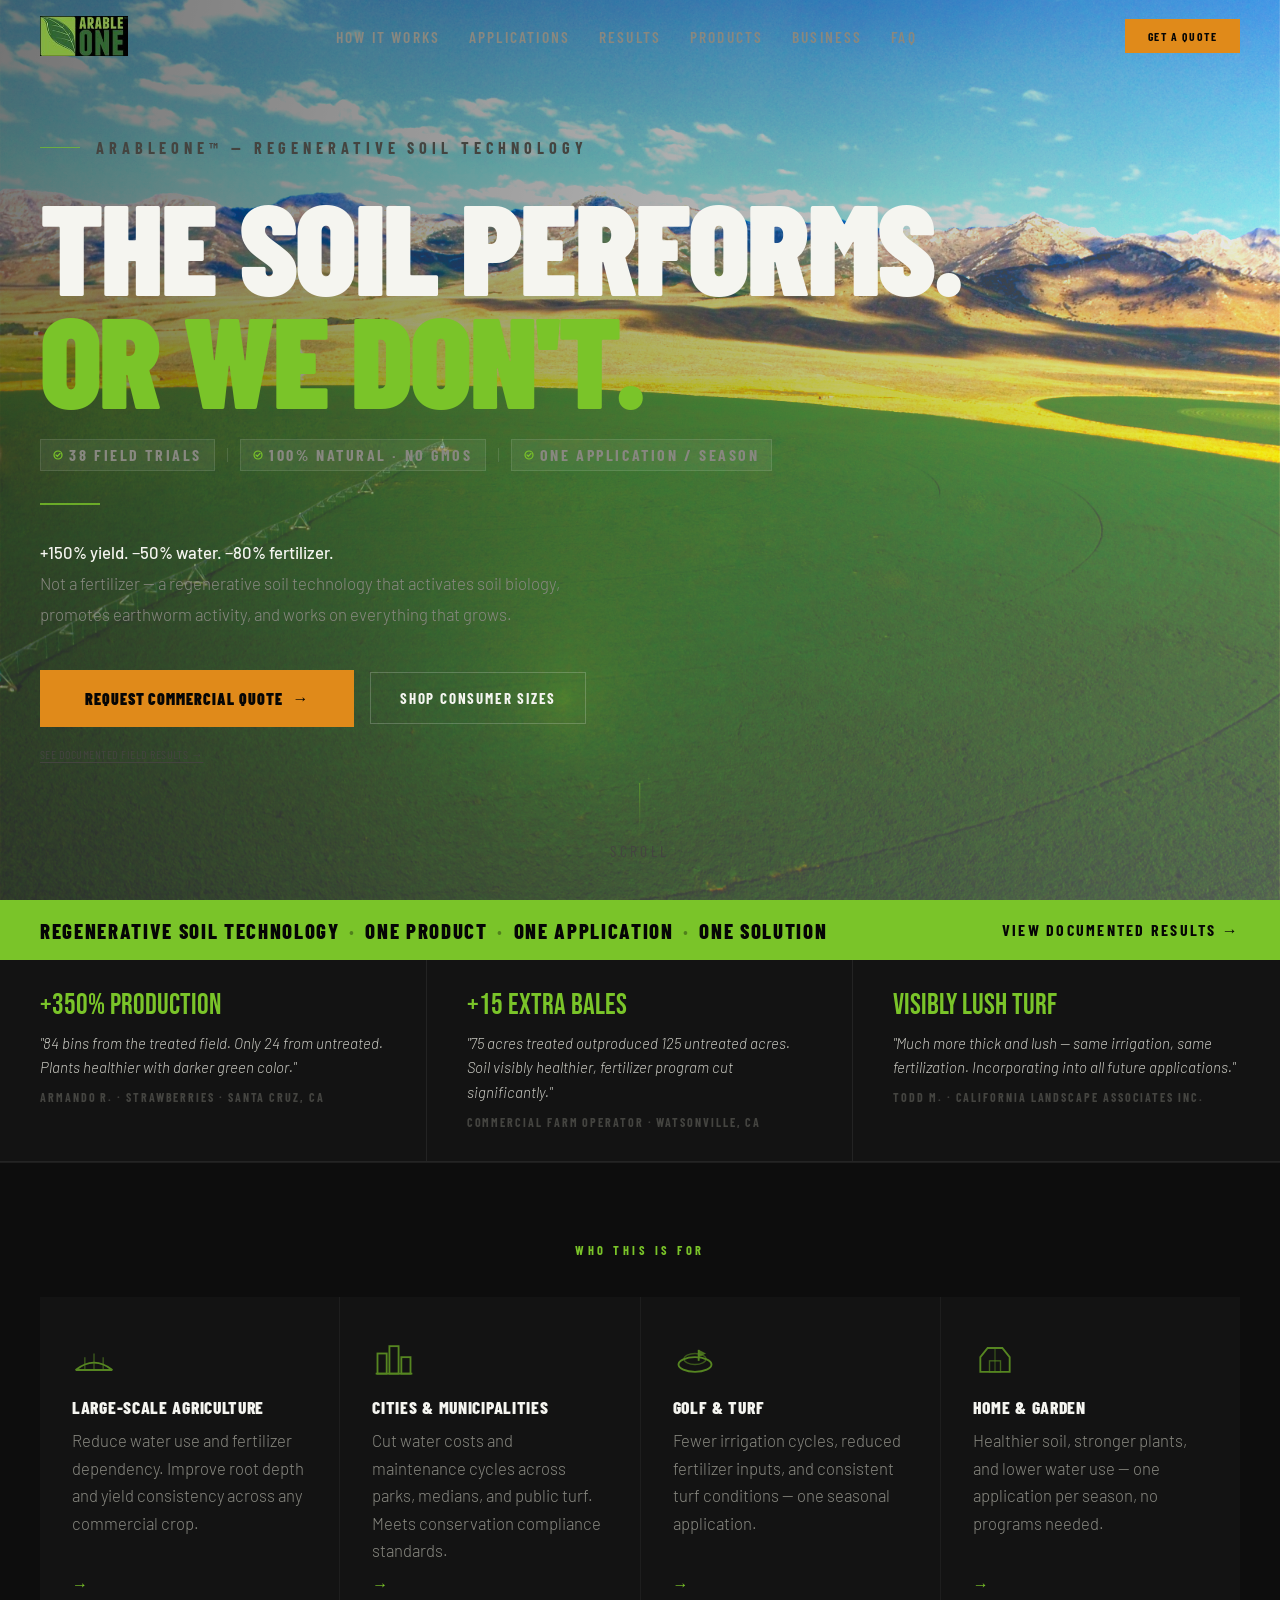
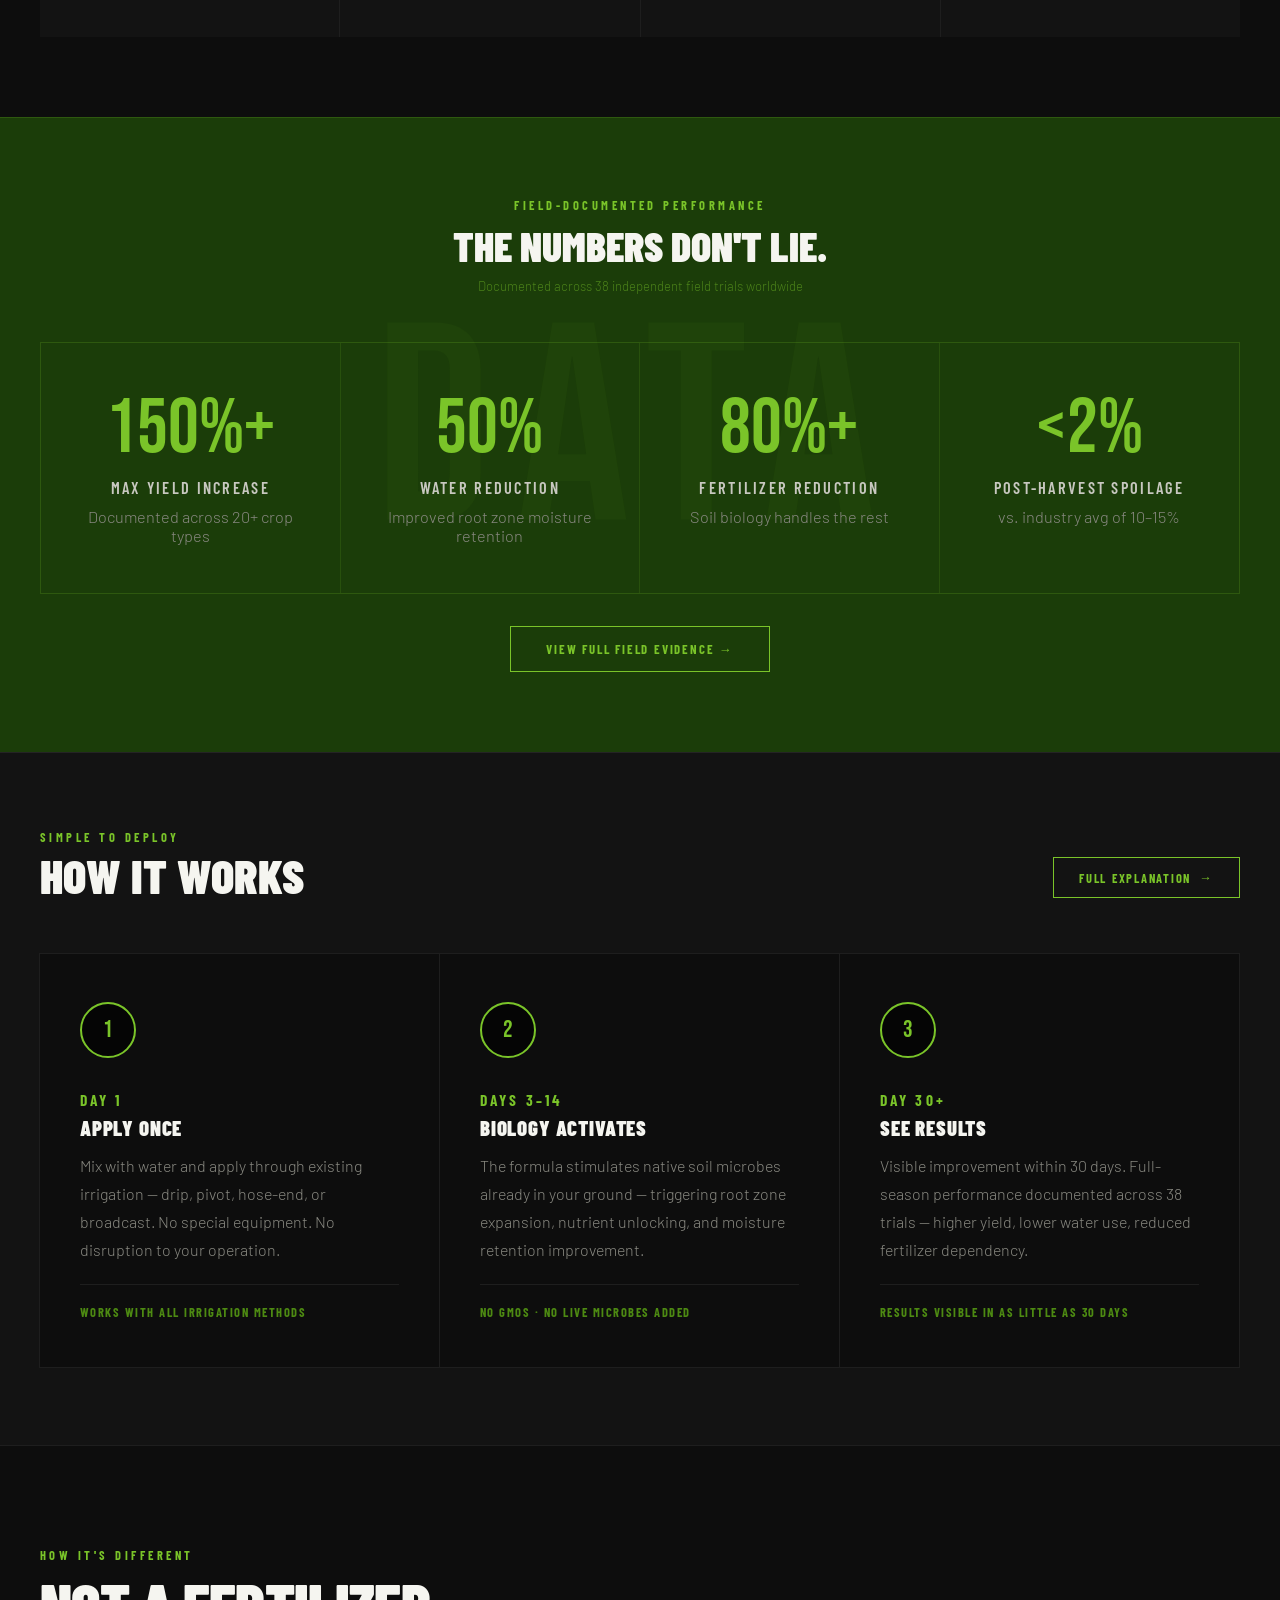
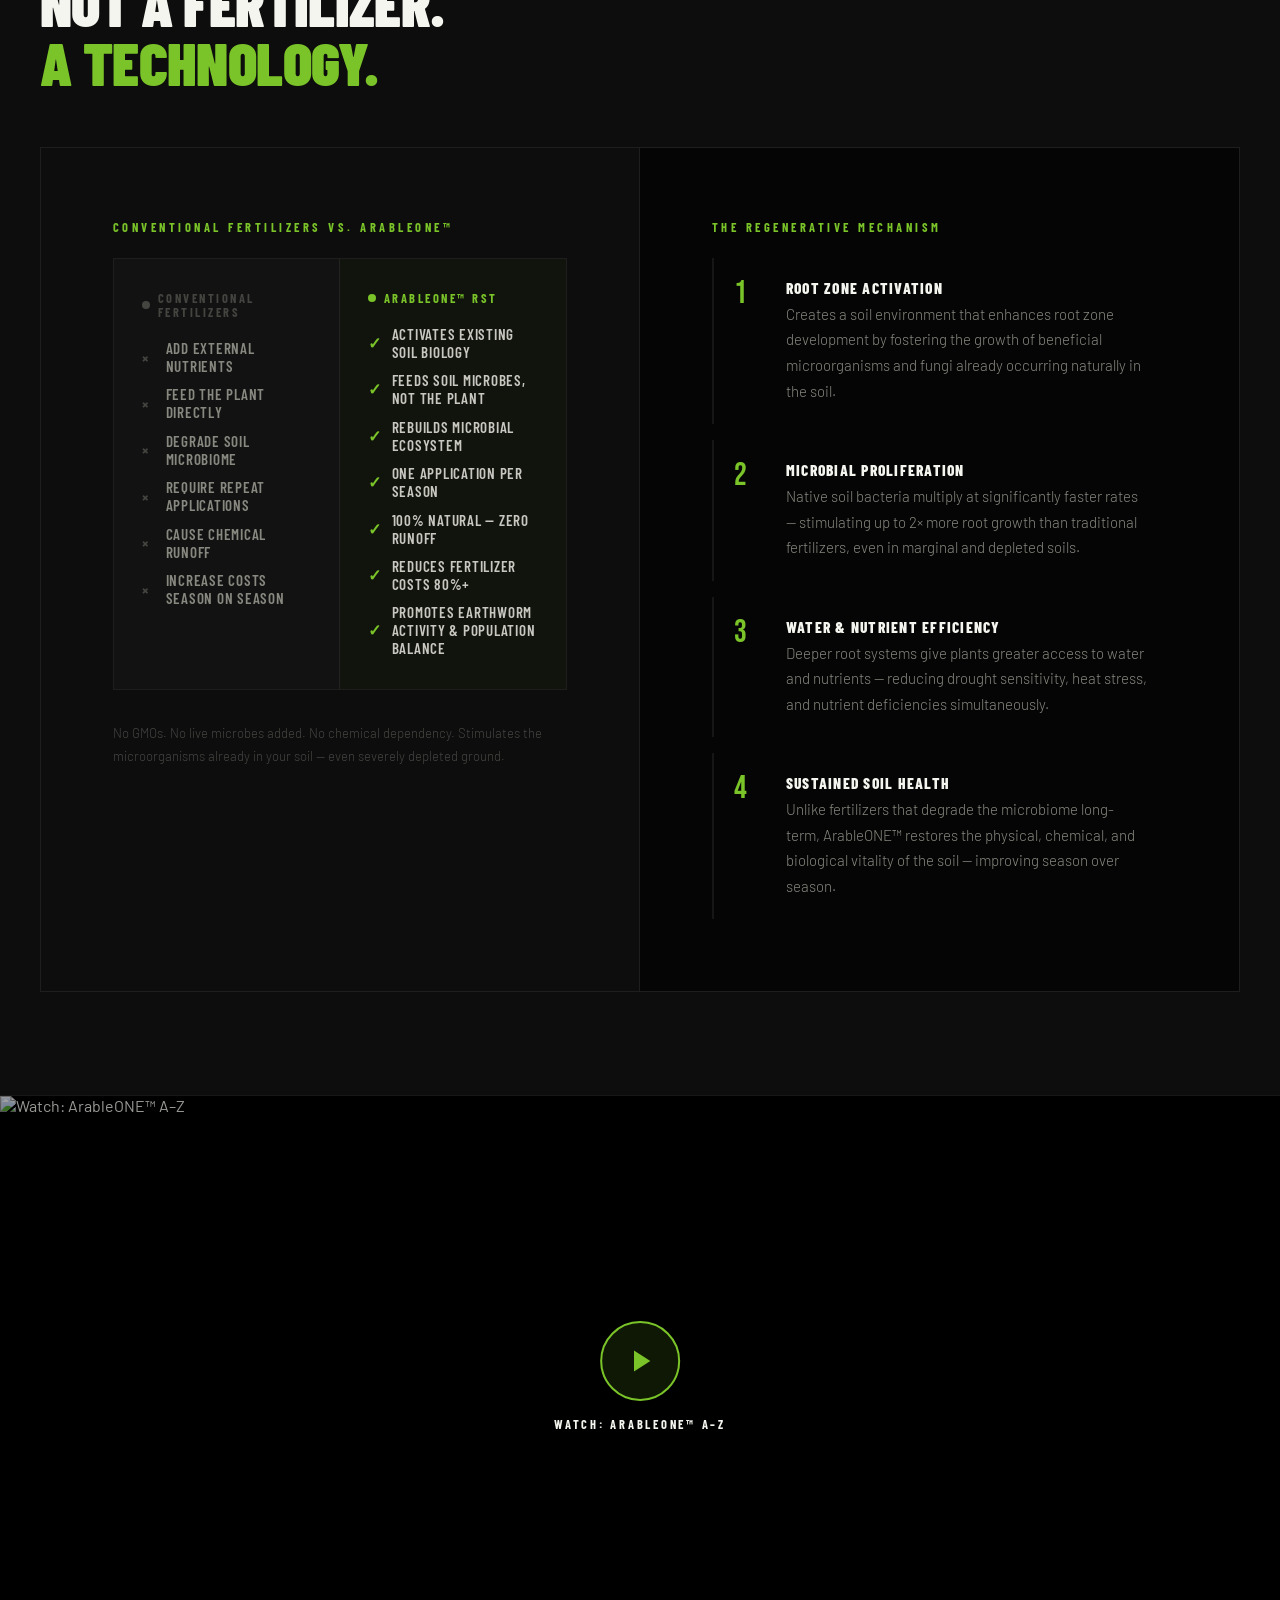
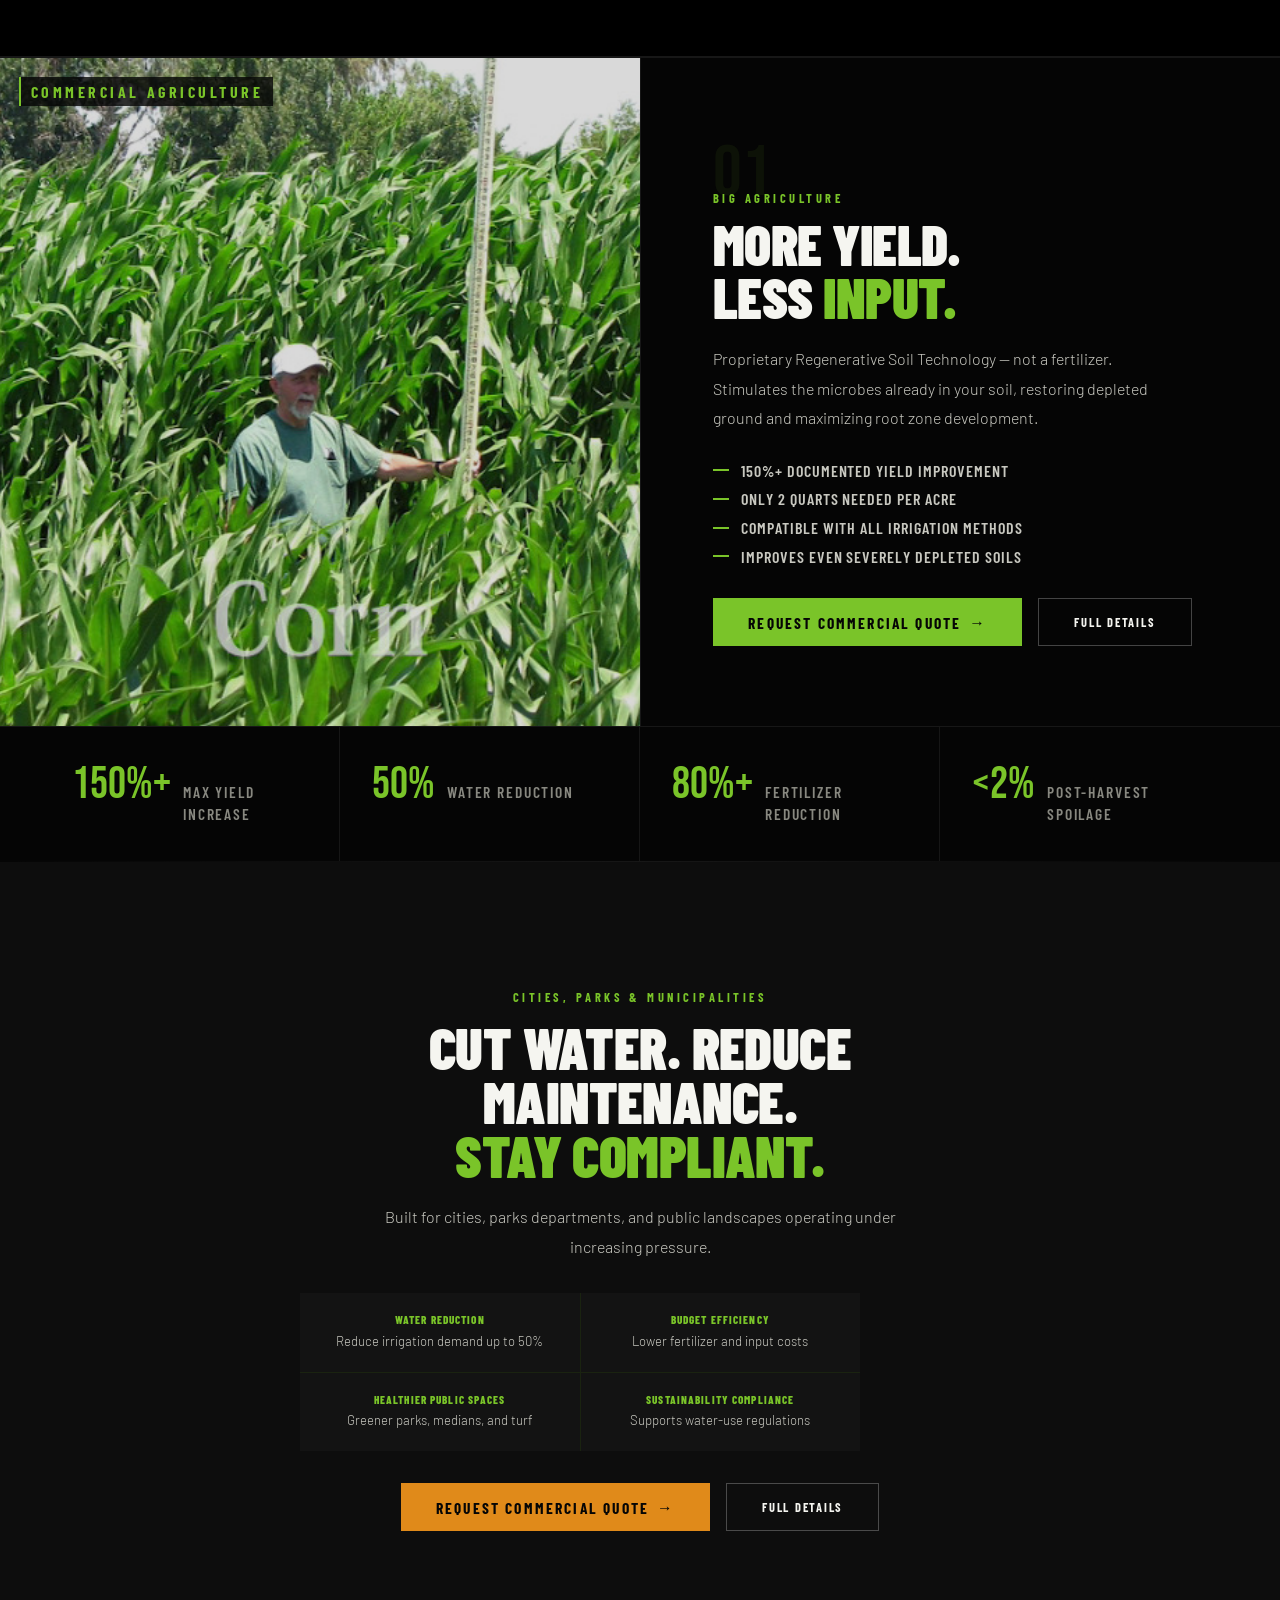
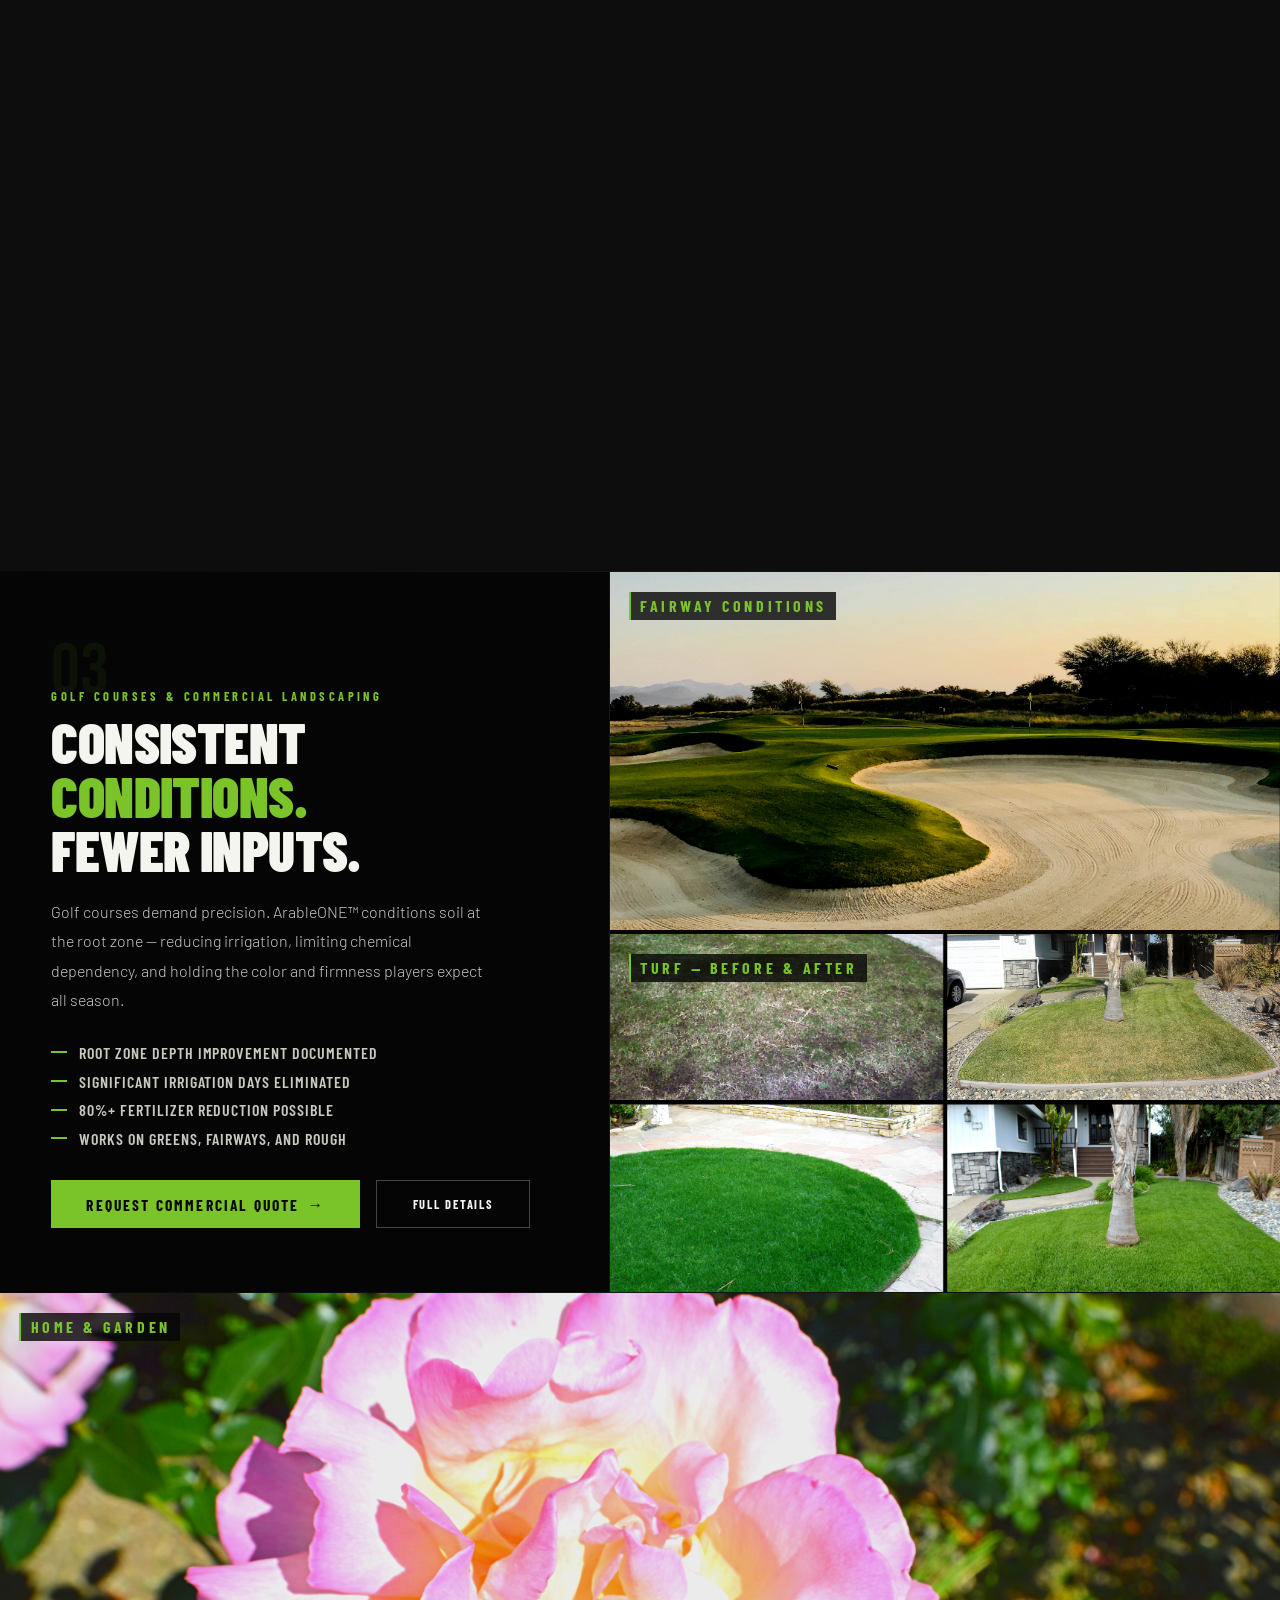
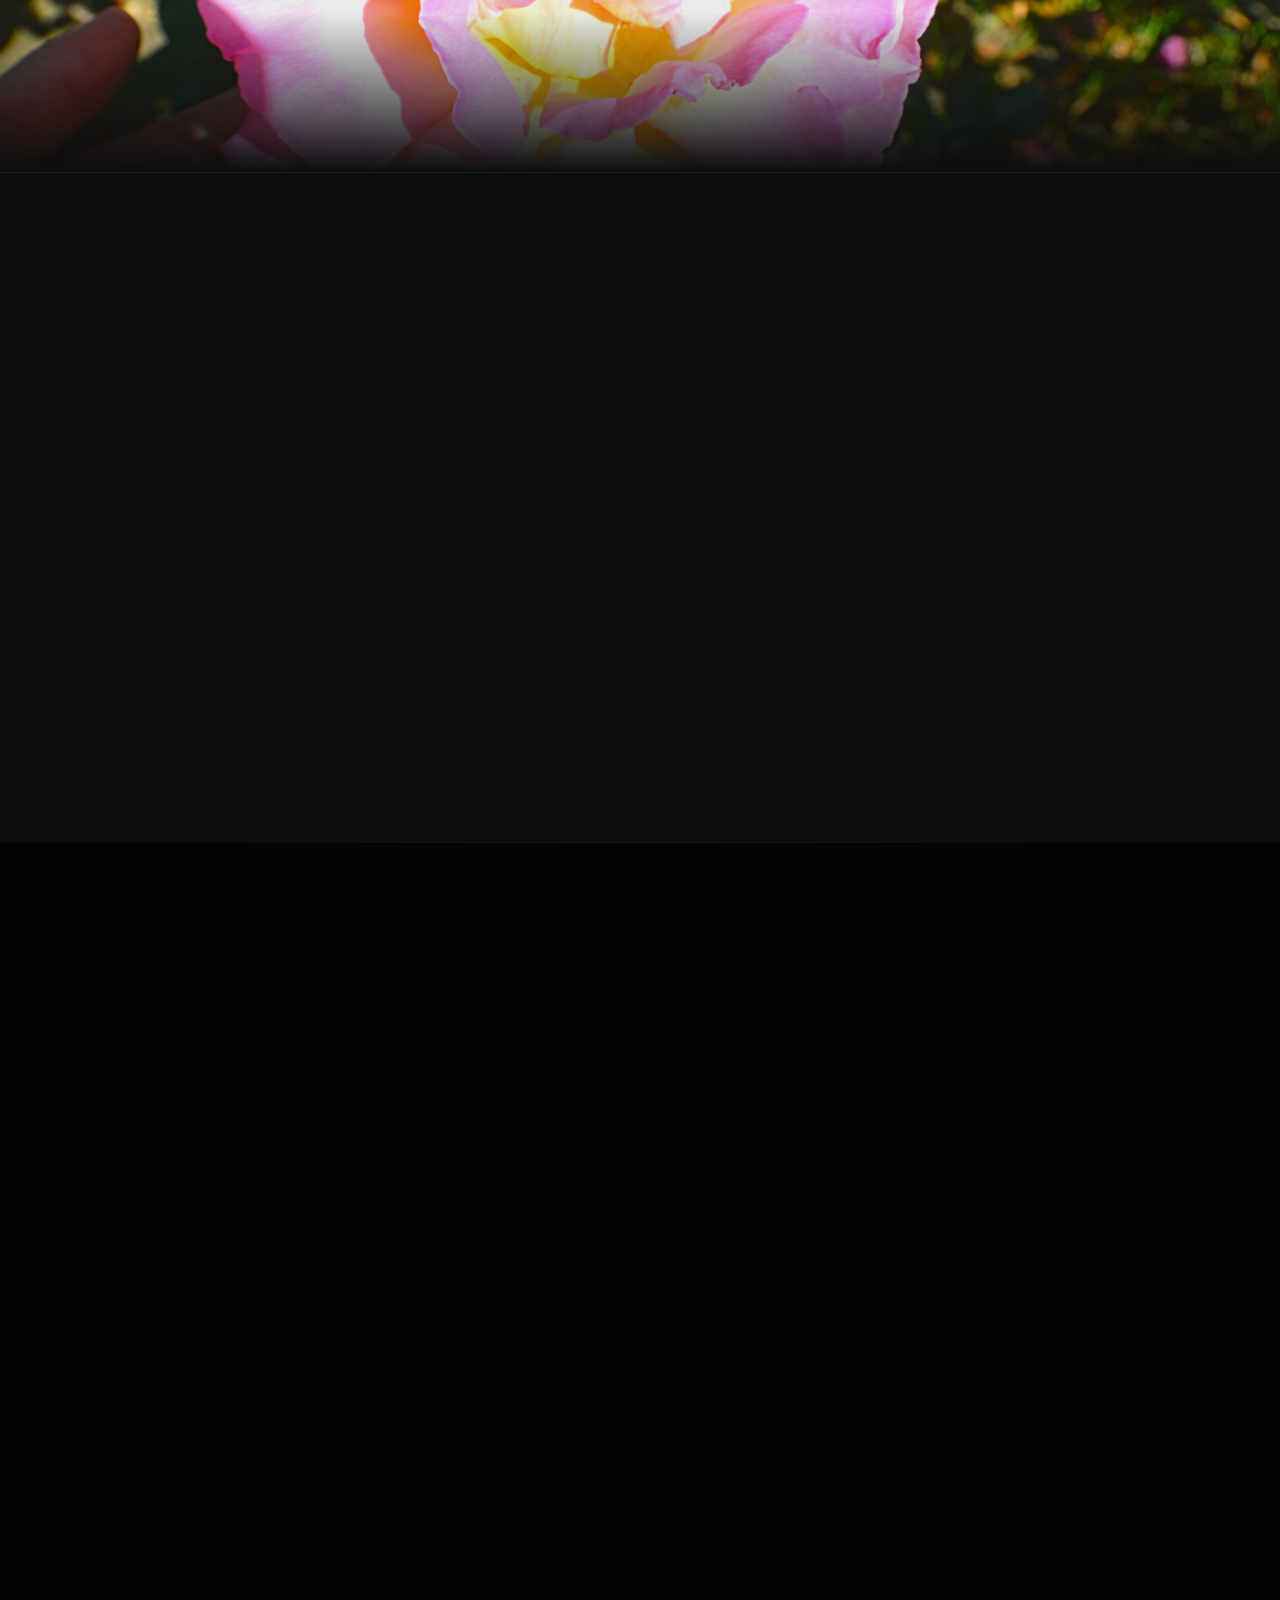
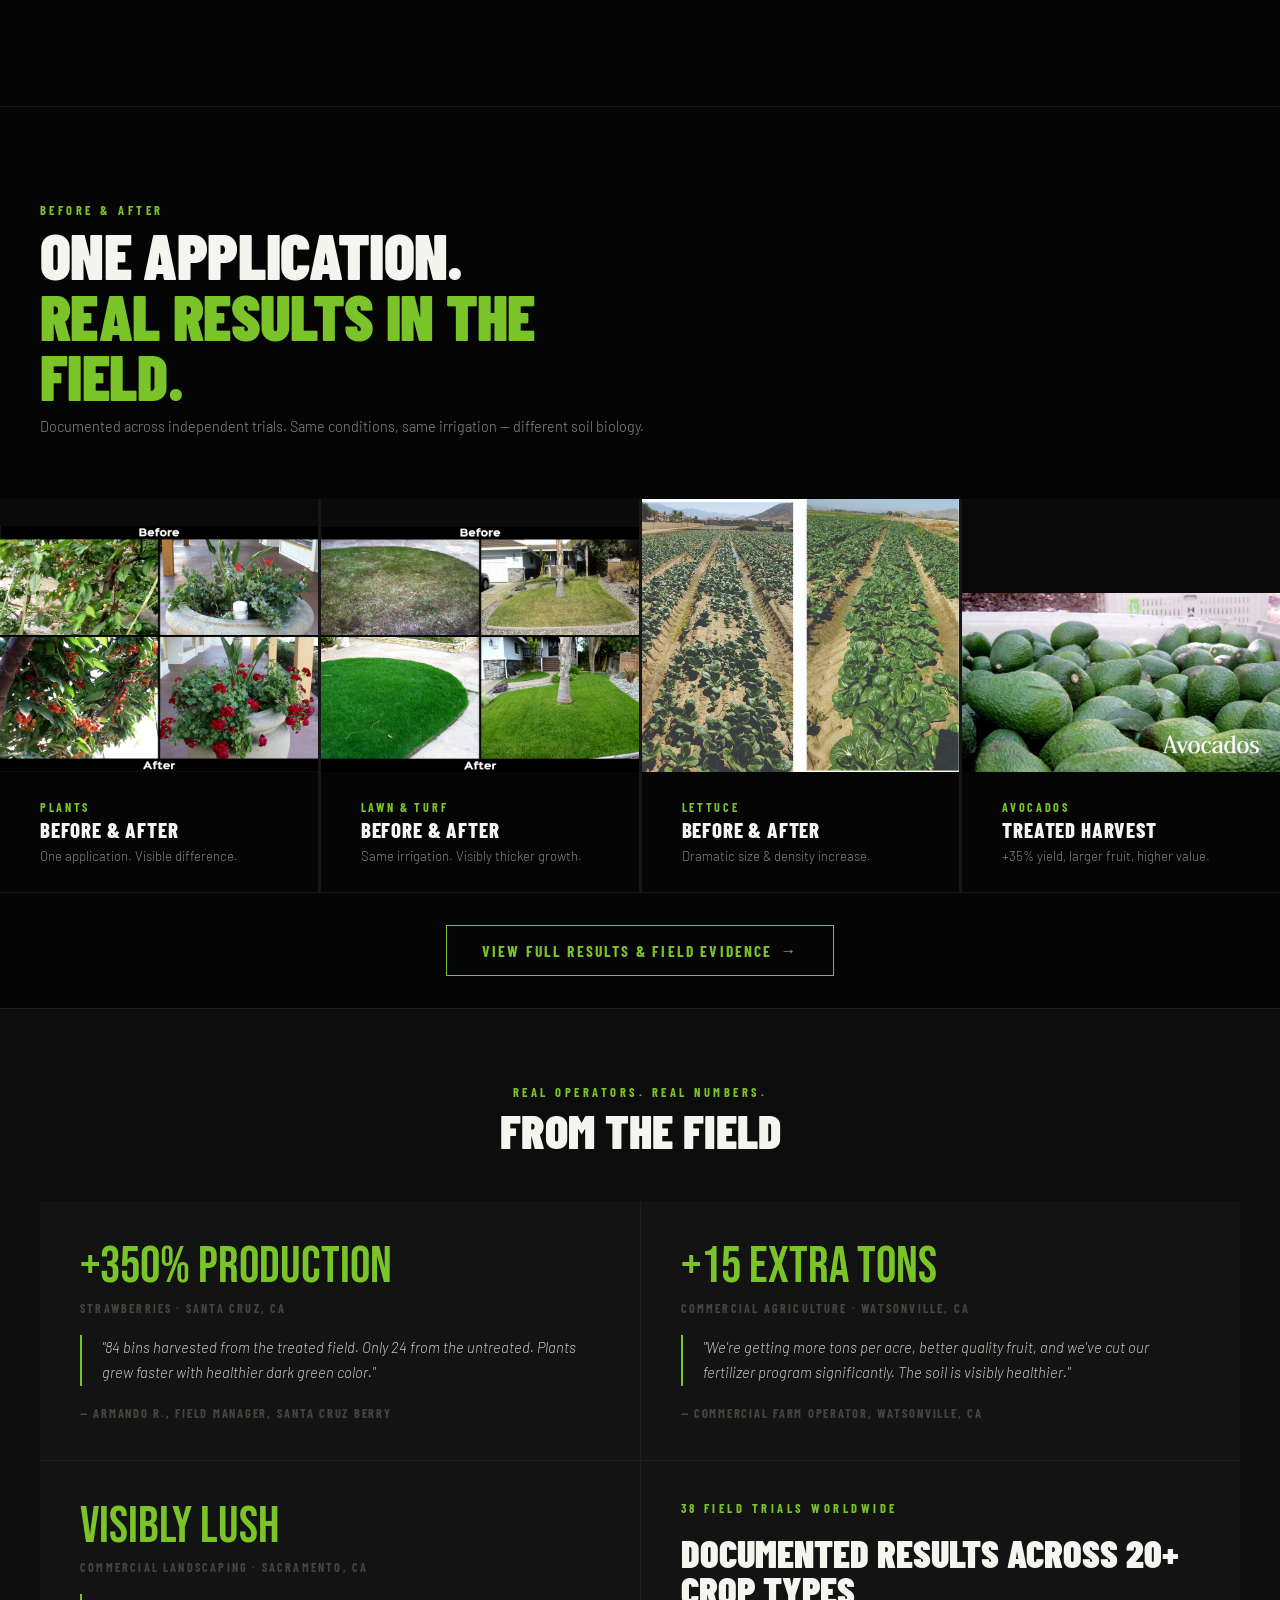
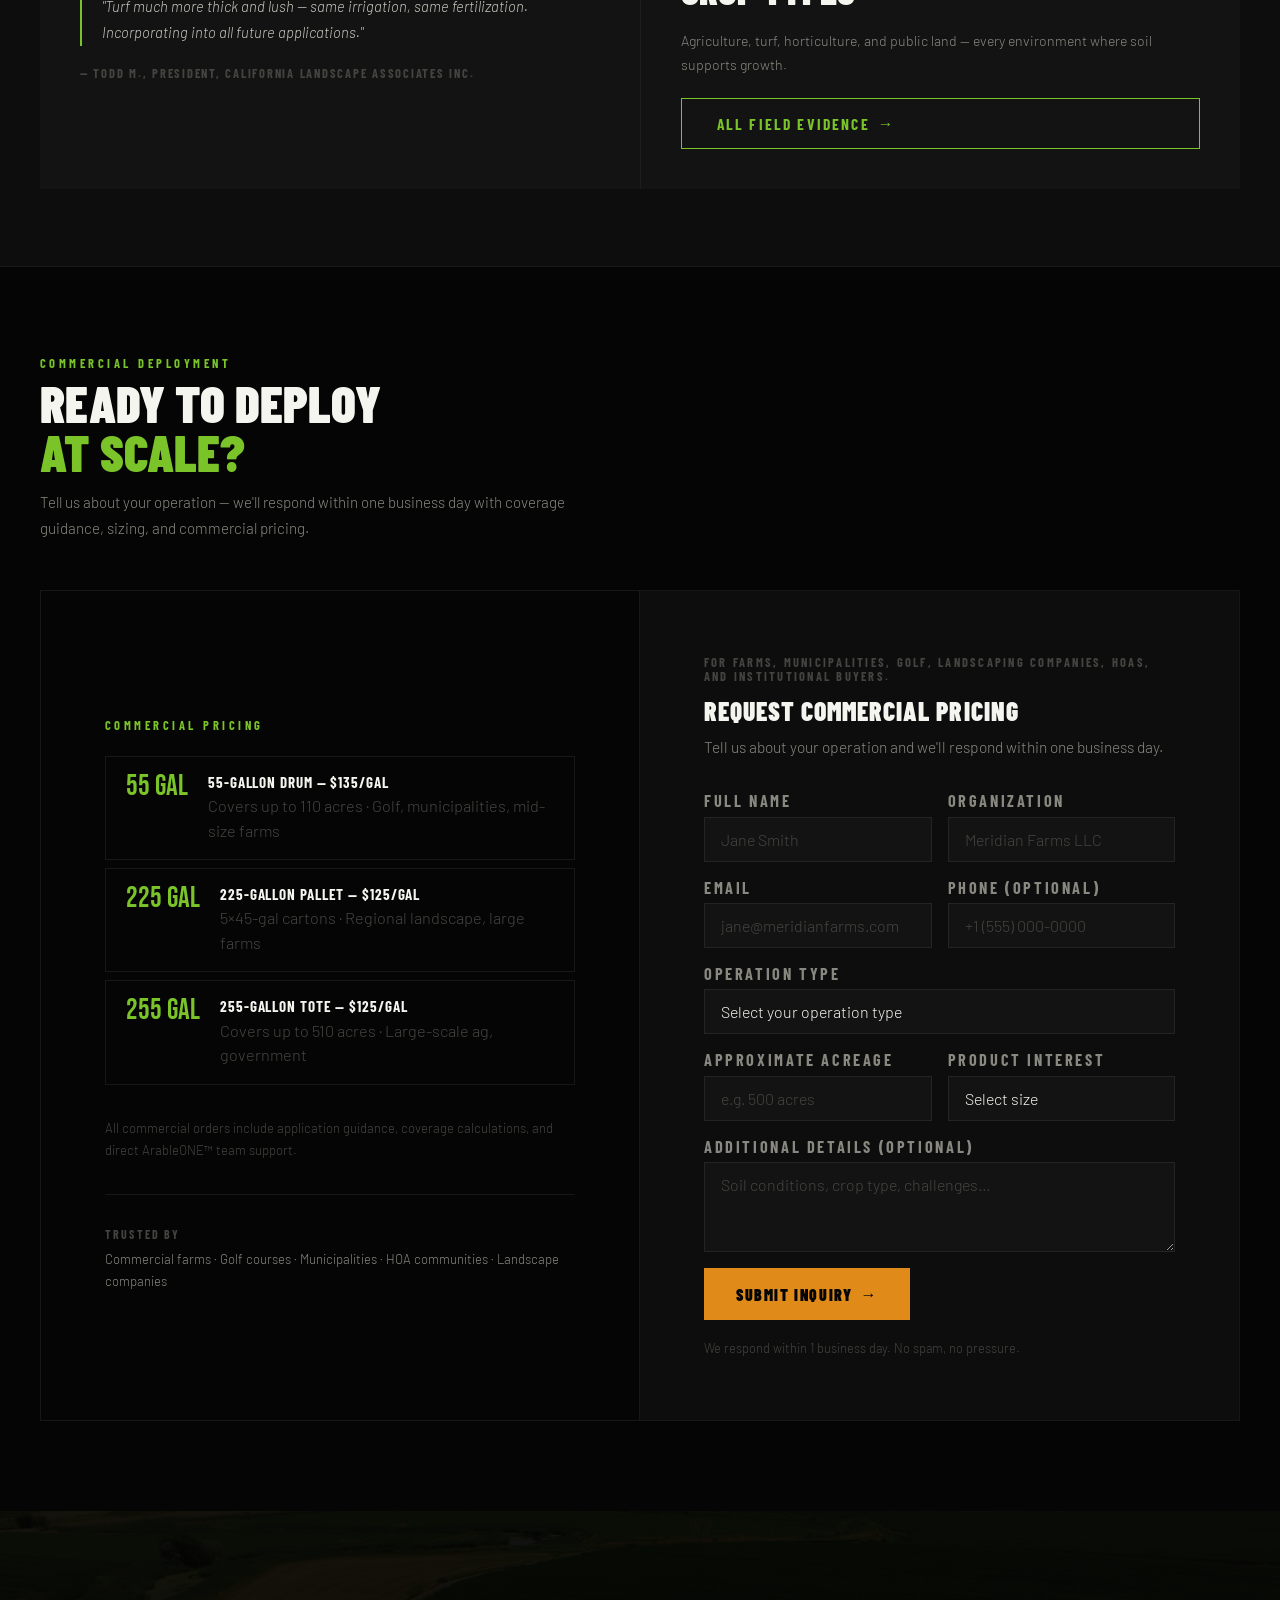
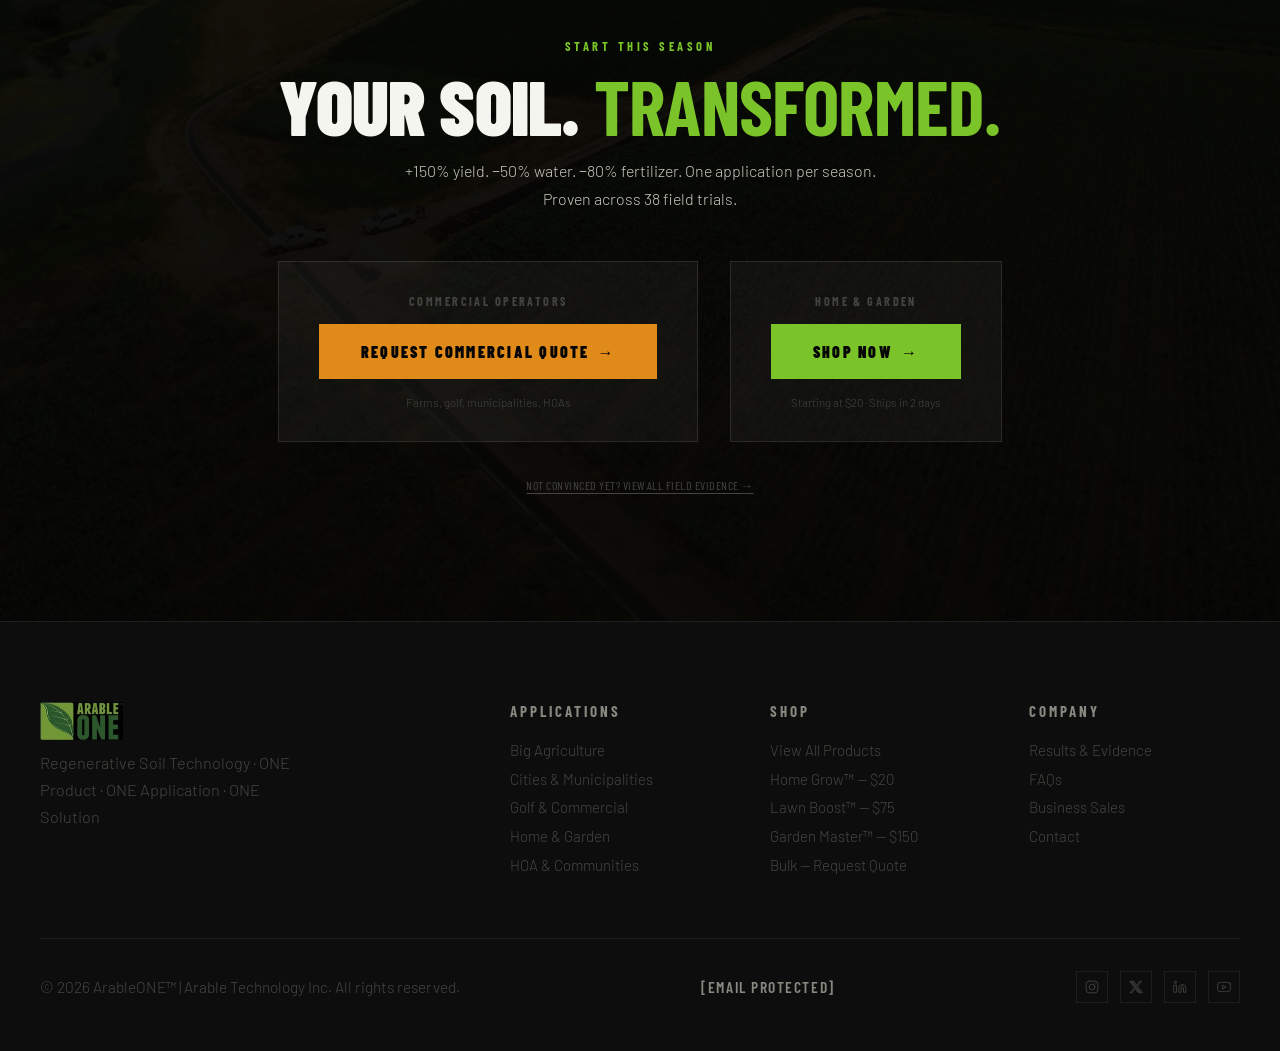
==== commit daeae1cc: "Add files via upload" ====
--- a/index.html
+++ b/index.html
@@ -373,7 +373,7 @@
     <!-- Clear CTA hierarchy: one primary, one secondary -->
     <div class="h-btns">
       <a href="#b2b" class="h-btn-primary">Request Commercial Quote <span class="arr">→</span></a>
-      <a href="https://shop.arableone.com" target="_blank" rel="noopener" class="h-btn-secondary">Shop Consumer Sizes</a>
+      <a href="https://shop.arableone.com/collections/frontpage" target="_blank" rel="noopener" class="h-btn-secondary">Shop Consumer Sizes</a>
     </div>
     <p style="margin-top:1rem"><a href="results.html" style="font-size:.75rem;font-weight:400;color:var(--g3);text-decoration:underline;text-underline-offset:3px;letter-spacing:.04em;font-family:var(--fd);text-transform:uppercase">See documented field results →</a></p>
   </div>
@@ -671,7 +671,7 @@
         <div>
           <p class="sbody" style="max-width:100%;margin-bottom:1.75rem">The same technology used on commercial farms and golf courses — packaged for residential use. Apply once and see the difference in your lawn, garden beds, and vegetable plots.</p>
           <div style="display:flex;gap:1rem;flex-wrap:wrap">
-            <a href="https://shop.arableone.com" target="_blank" rel="noopener" class="btn btn-a">Shop Now <span class="arr">→</span></a>
+            <a href="https://shop.arableone.com/collections/frontpage" target="_blank" rel="noopener" class="btn btn-a">Shop Now <span class="arr">→</span></a>
             <a href="applications.html#home-garden" class="btn btn-ol" style="font-size:.78rem">Full Details</a>
           </div>
         </div>
@@ -860,7 +860,7 @@
       </div>
       <div style="background:rgba(255,255,255,.04);border:1px solid rgba(255,255,255,.1);padding:2rem 2.5rem;display:flex;flex-direction:column;gap:1rem;align-items:center;min-width:260px">
         <p style="font-family:var(--fd);font-size:.76rem;font-weight:700;letter-spacing:.2em;text-transform:uppercase;color:var(--g3)">Home &amp; Garden</p>
-        <a href="https://shop.arableone.com" target="_blank" rel="noopener" class="btn btn-g" style="font-size:1rem;padding:1.1rem 2.6rem;font-weight:900;width:100%;justify-content:center">Shop Now <span class="arr">→</span></a>
+        <a href="https://shop.arableone.com/collections/frontpage" target="_blank" rel="noopener" class="btn btn-g" style="font-size:1rem;padding:1.1rem 2.6rem;font-weight:900;width:100%;justify-content:center">Shop Now <span class="arr">→</span></a>
         <p style="font-size:.72rem;font-weight:300;color:var(--g3)">Starting at $20 · Ships in 2 days</p>
       </div>
     </div>
@@ -884,9 +884,9 @@
       </ul></div>
       <div class="ft-col"><h4>Shop</h4><ul>
         <li><a href="products.html">View All Products</a></li>
-        <li><a href="https://shop.arableone.com" target="_blank" rel="noopener">Home Grow™ — $20</a></li>
-        <li><a href="https://shop.arableone.com" target="_blank" rel="noopener">Lawn Boost™ — $75</a></li>
-        <li><a href="https://shop.arableone.com" target="_blank" rel="noopener">Garden Master™ — $150</a></li>
+        <li><a href="https://shop.arableone.com/collections/frontpage" target="_blank" rel="noopener">Home Grow™ — $20</a></li>
+        <li><a href="https://shop.arableone.com/collections/frontpage" target="_blank" rel="noopener">Lawn Boost™ — $75</a></li>
+        <li><a href="https://shop.arableone.com/collections/frontpage" target="_blank" rel="noopener">Garden Master™ — $150</a></li>
         <li><a href="#b2b">Bulk — Request Quote</a></li>
       </ul></div>
       <div class="ft-col"><h4>Company</h4><ul>
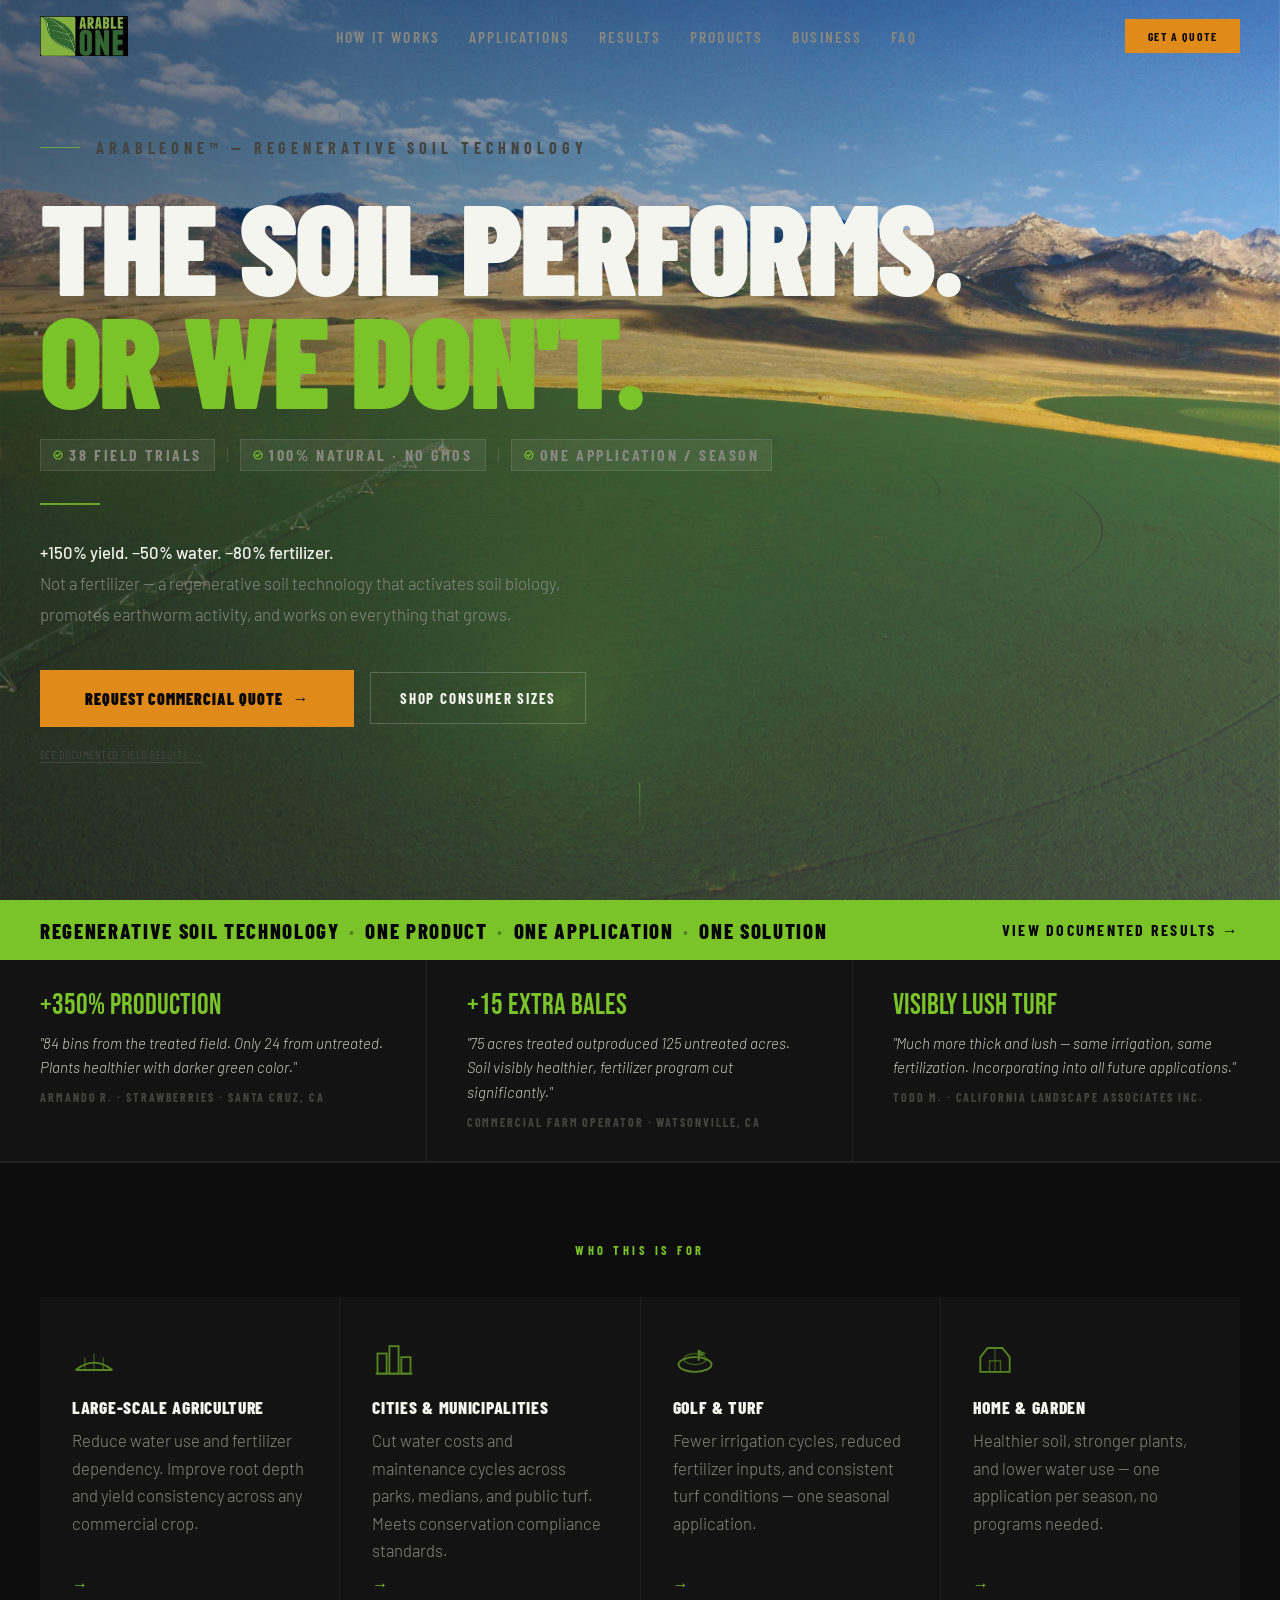
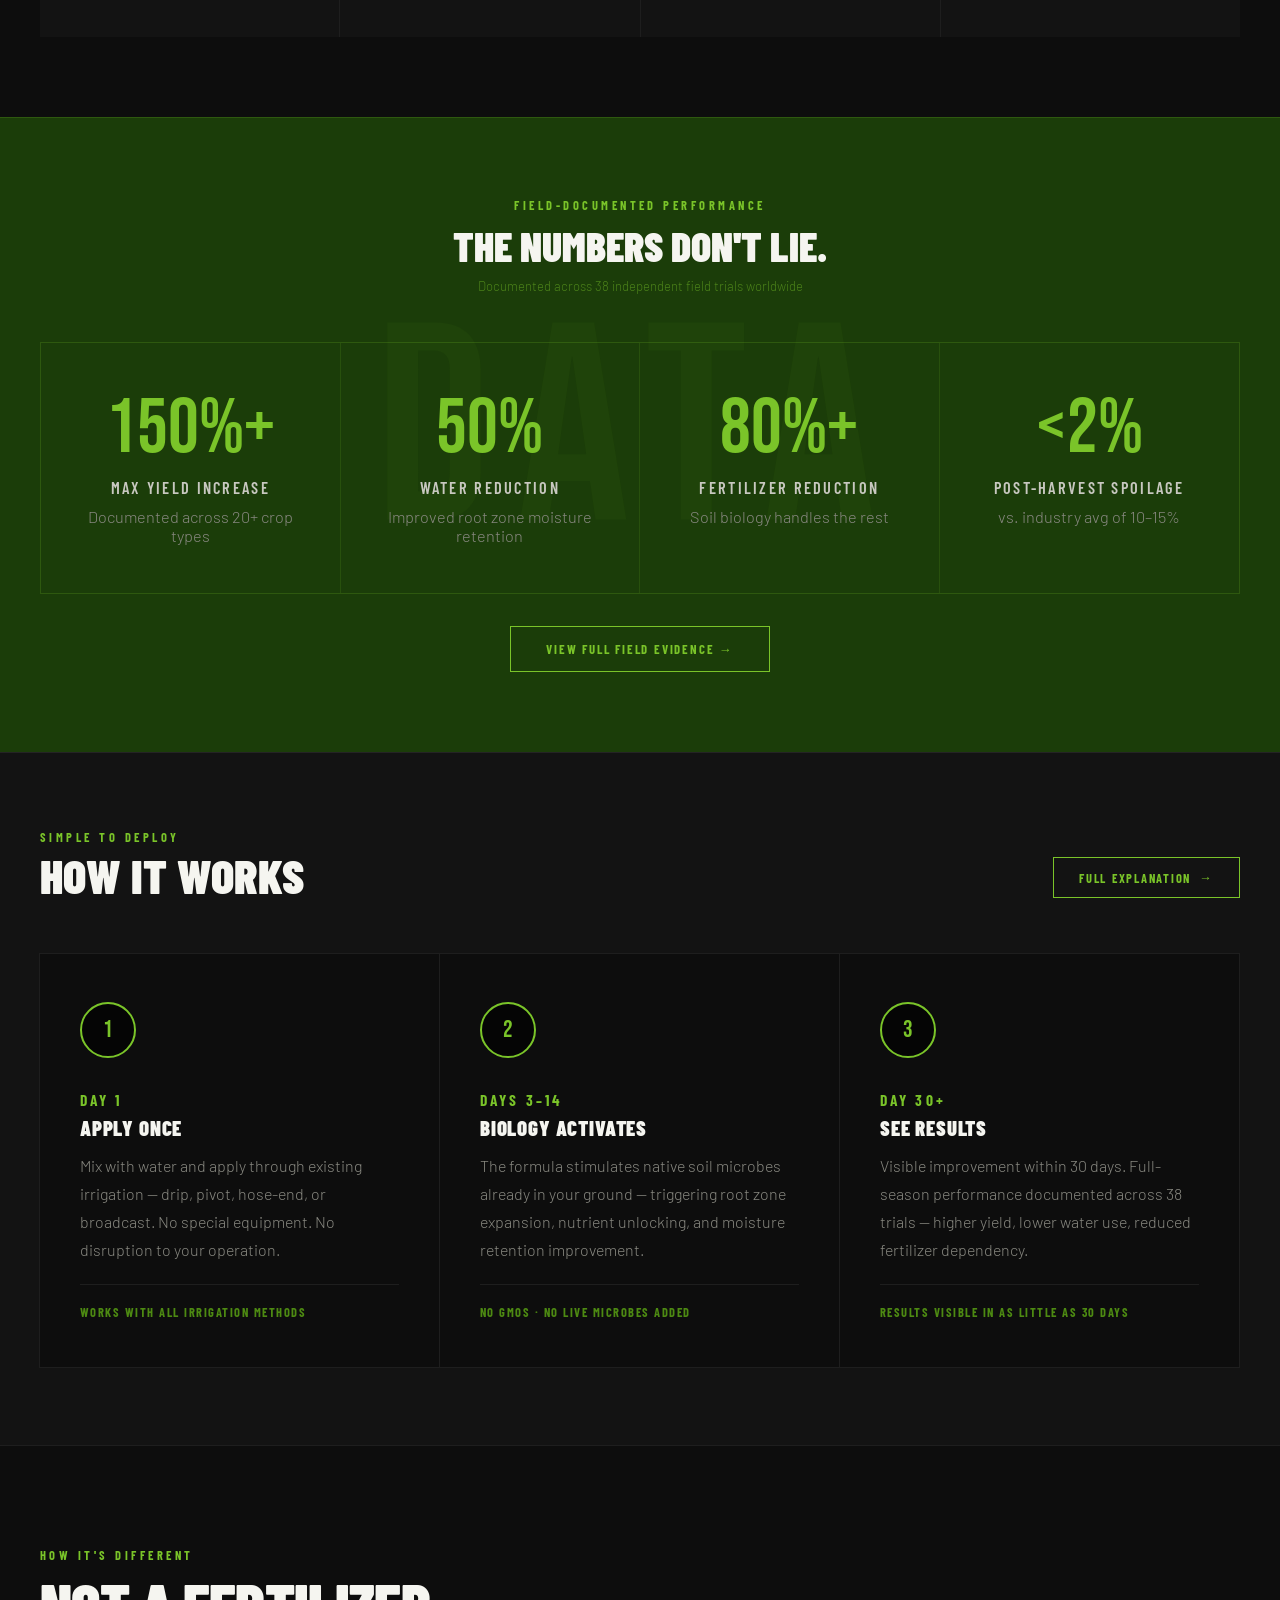
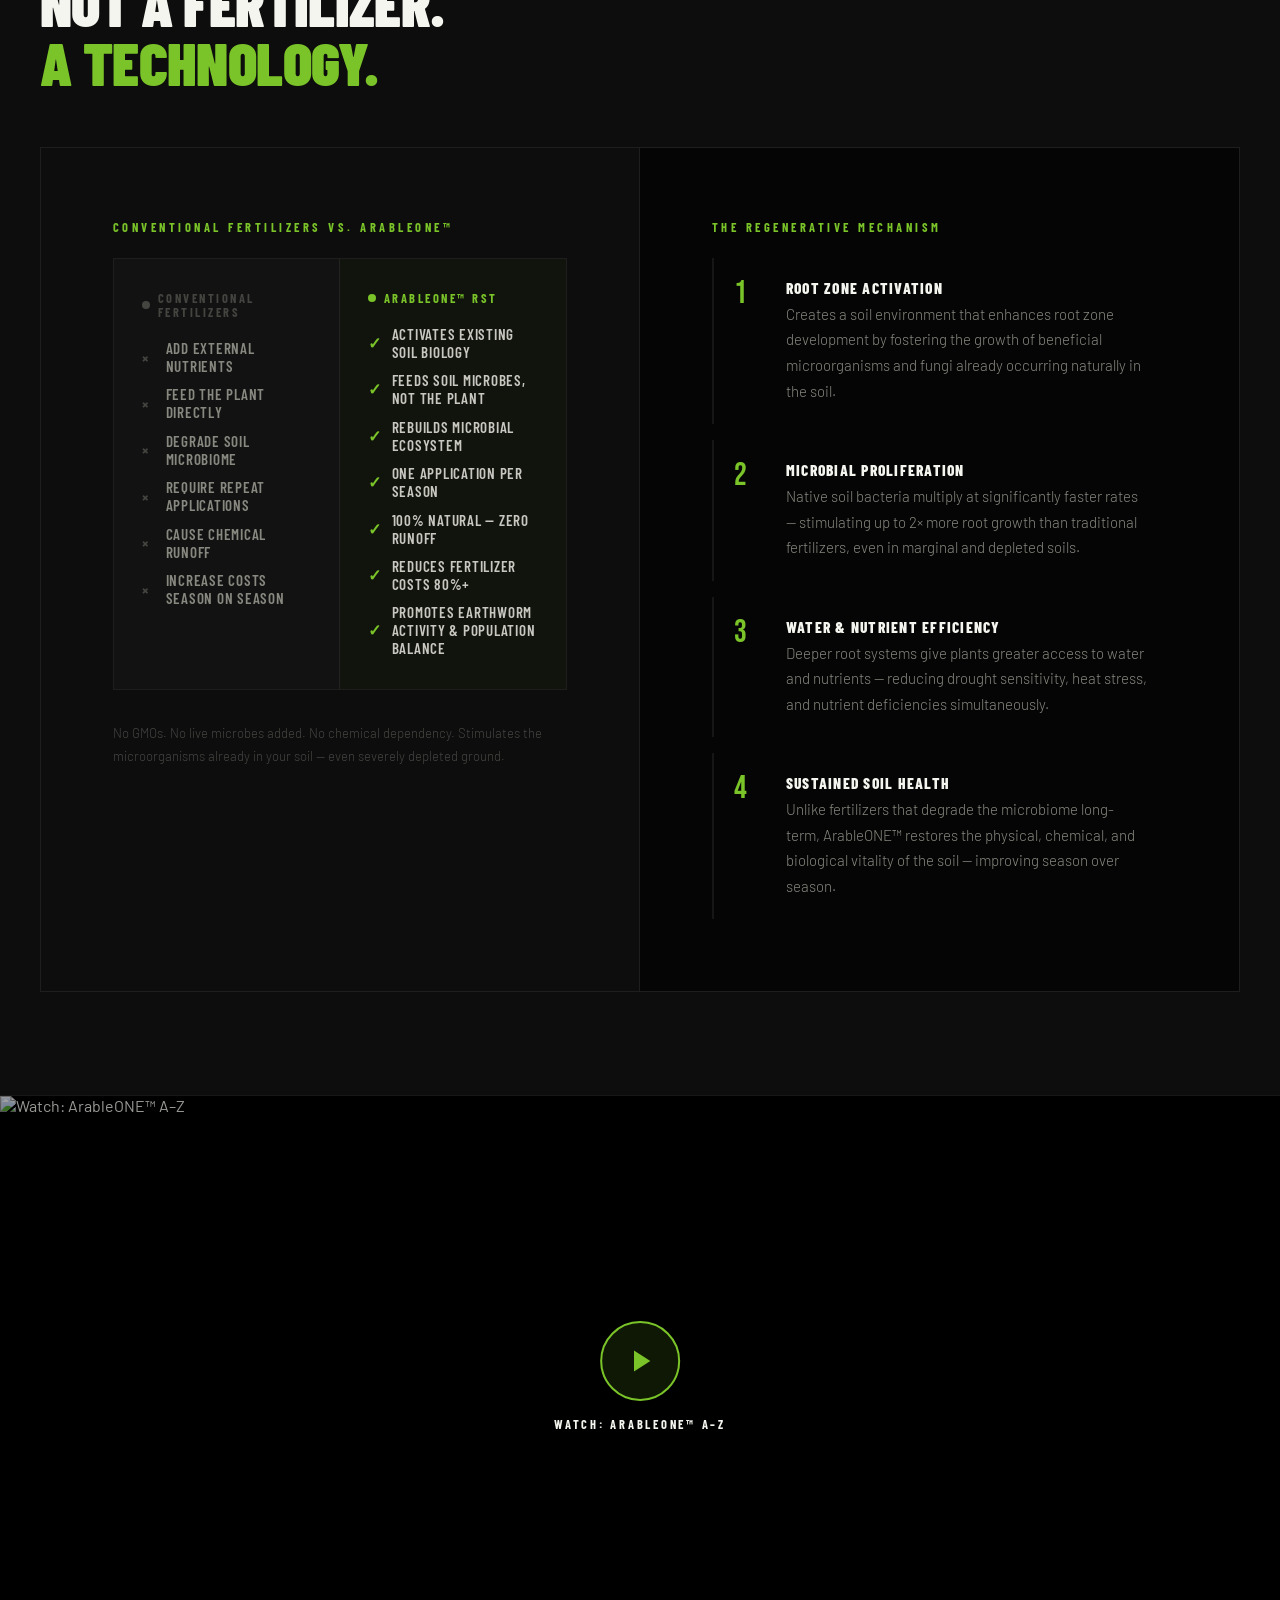
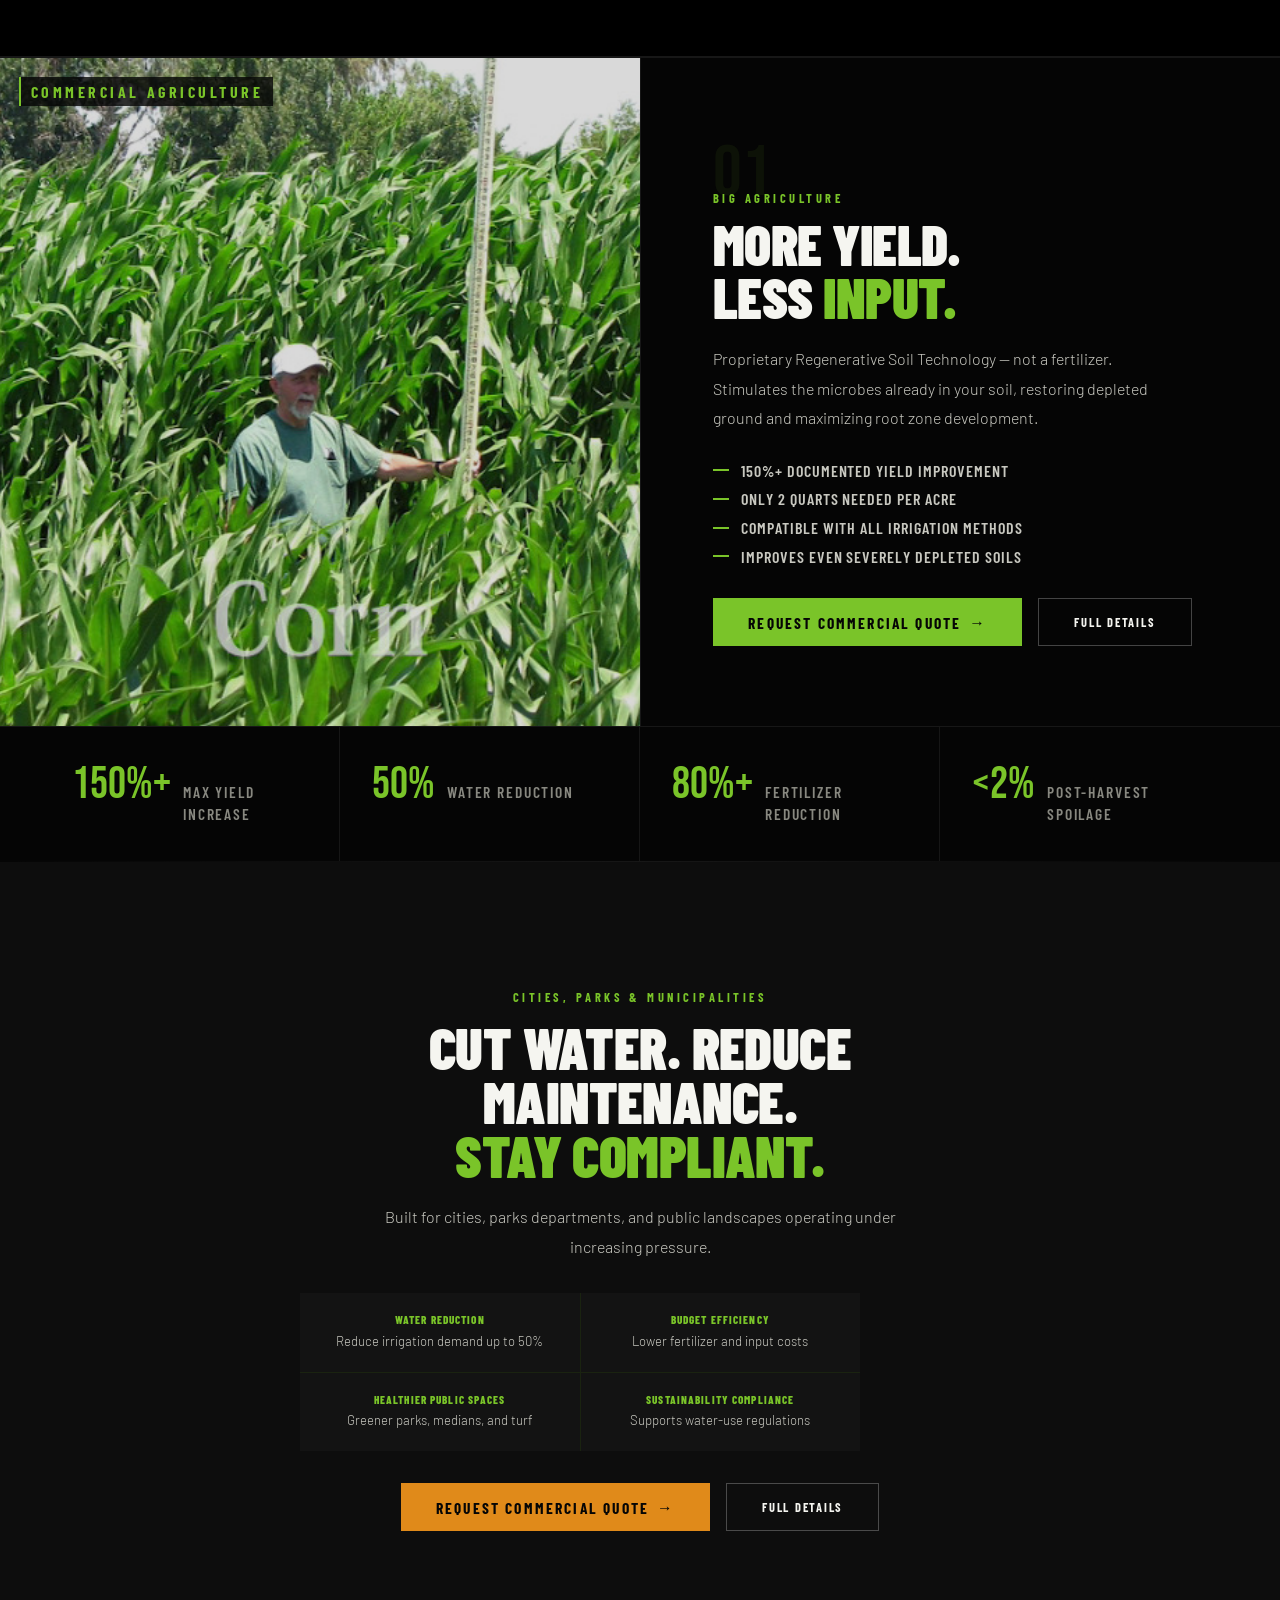
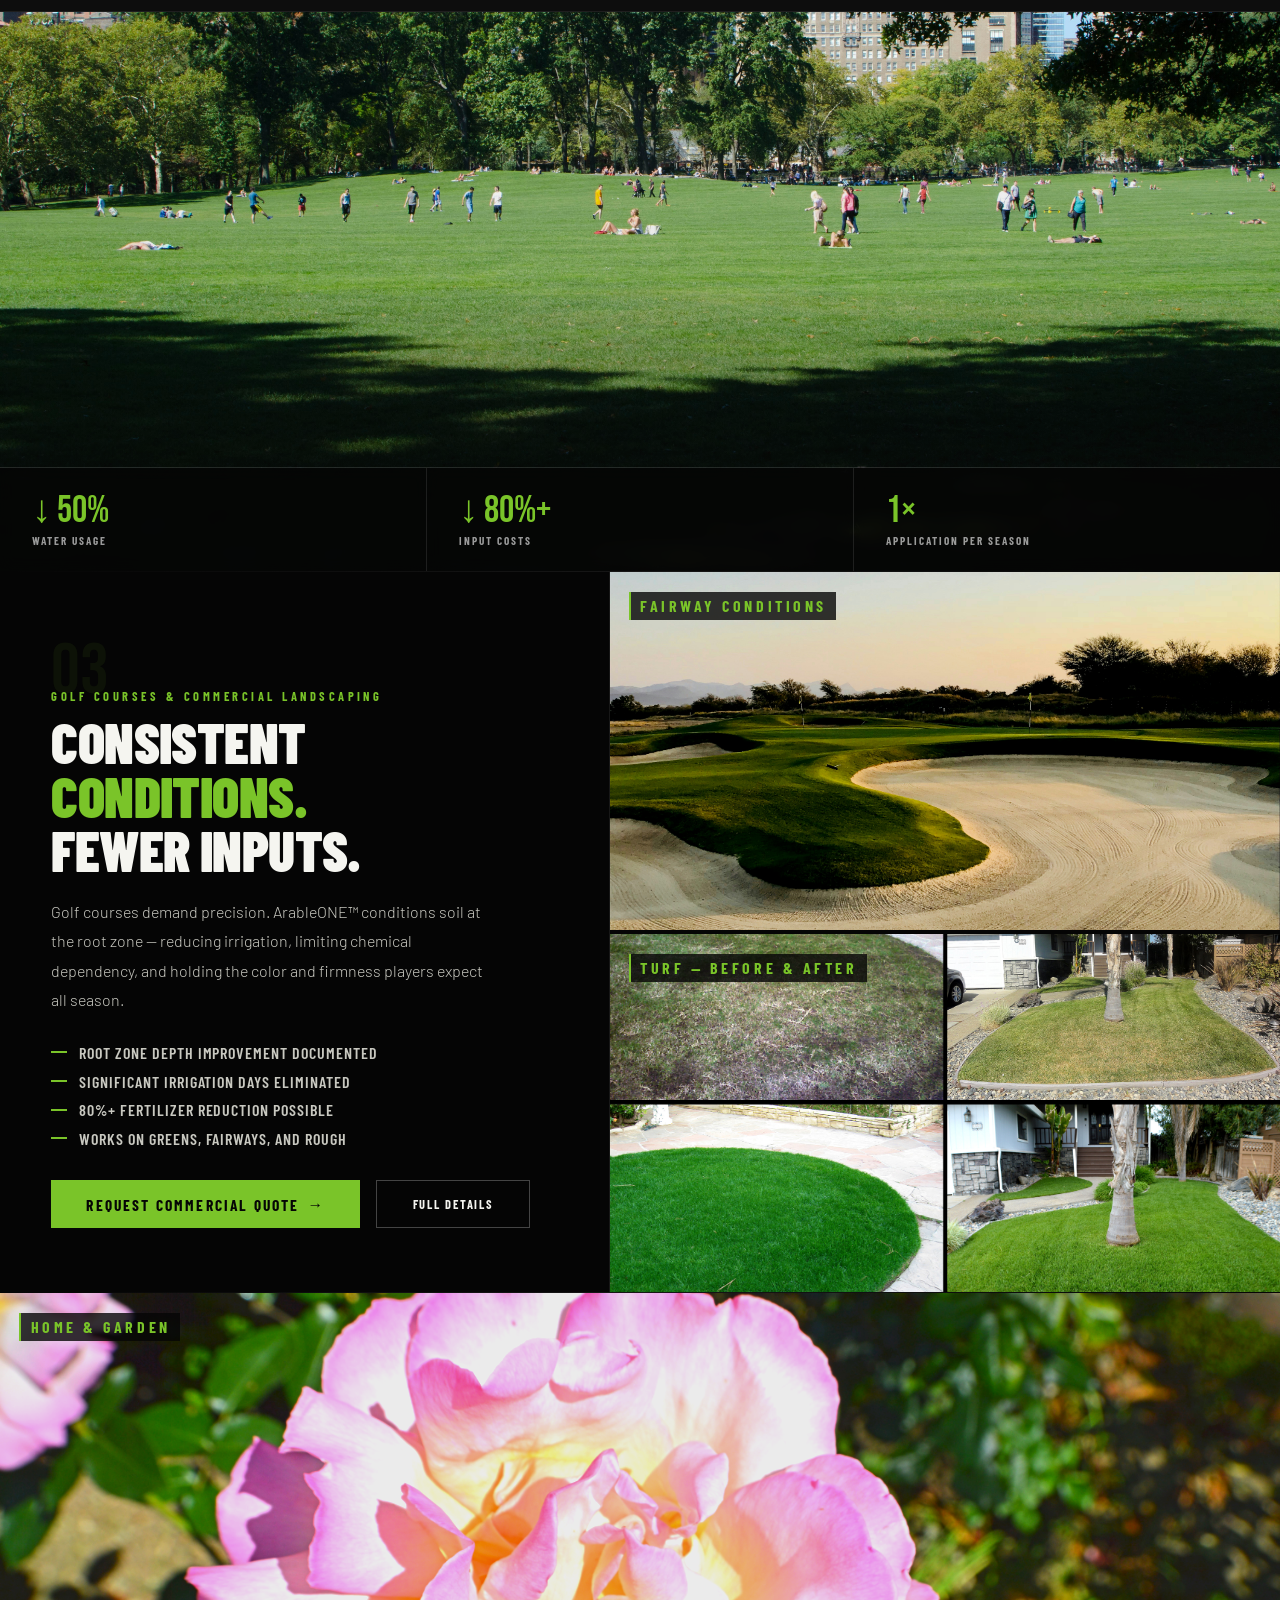
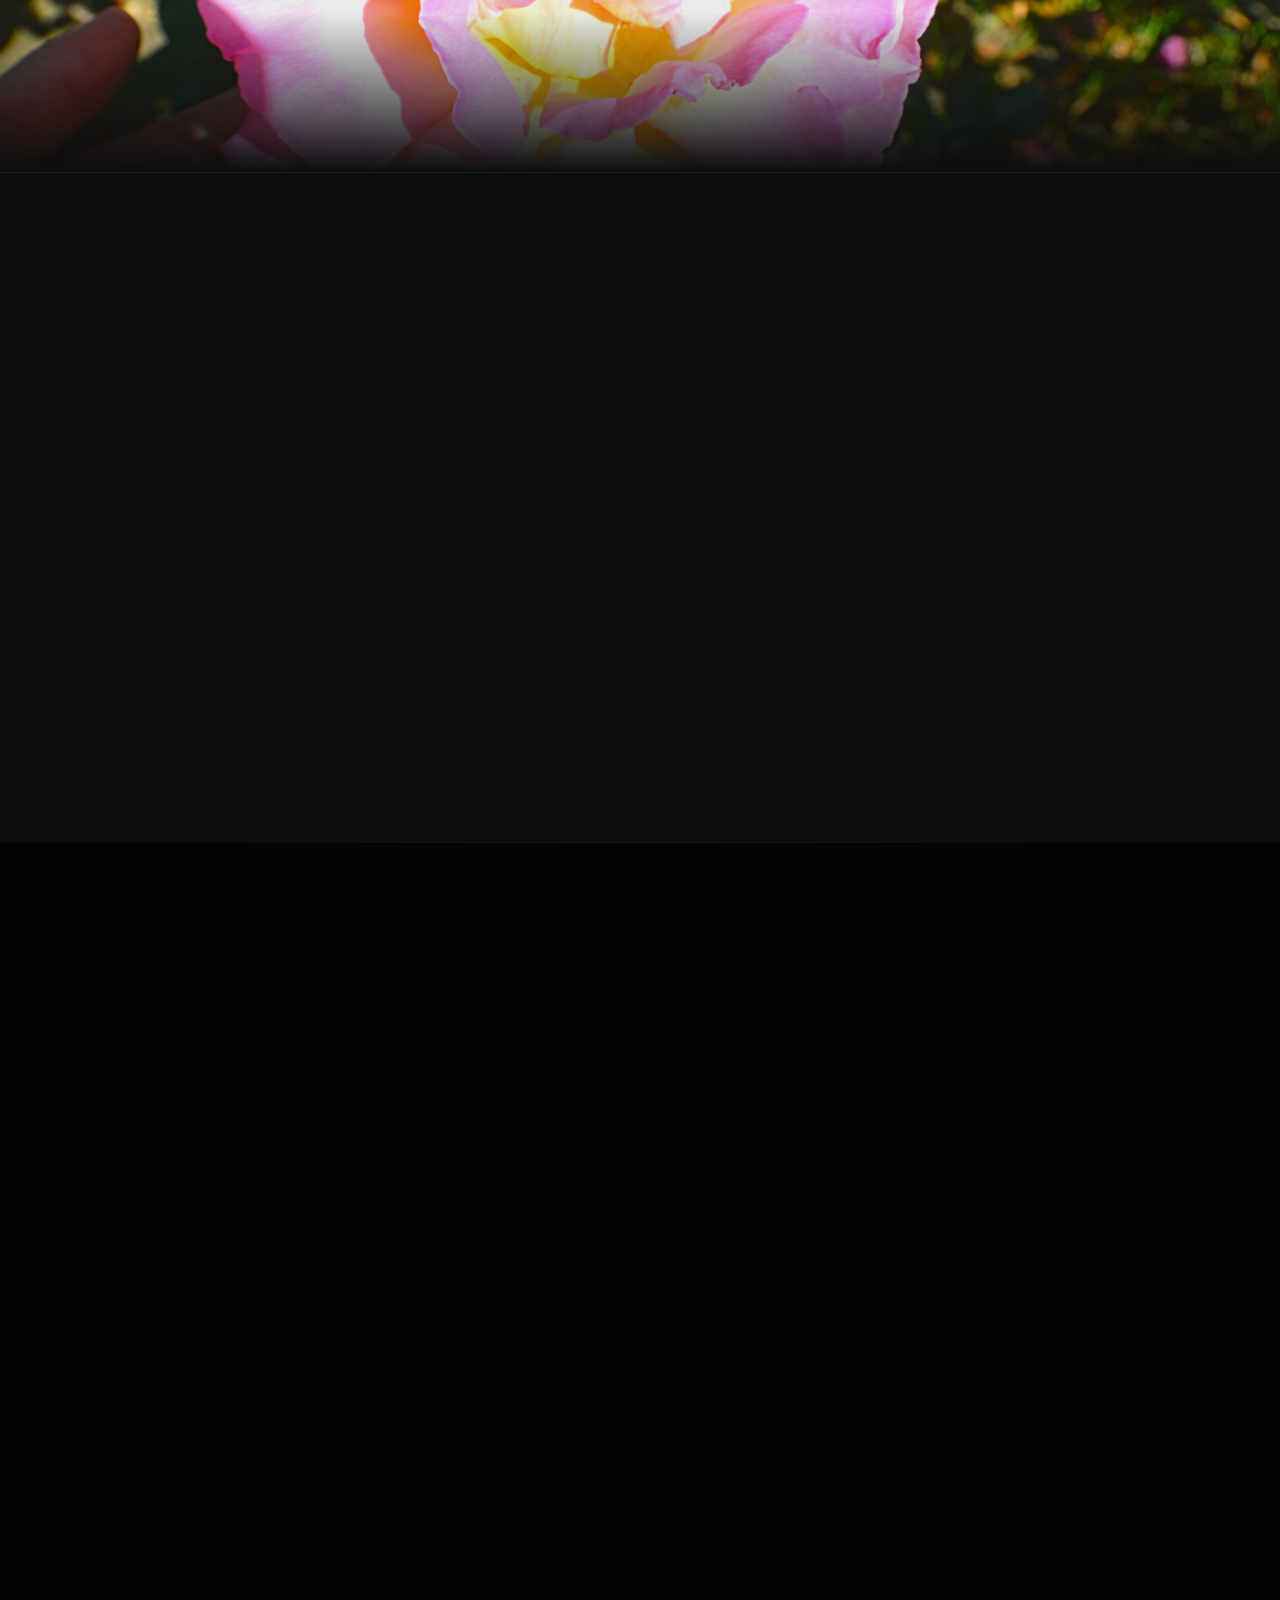
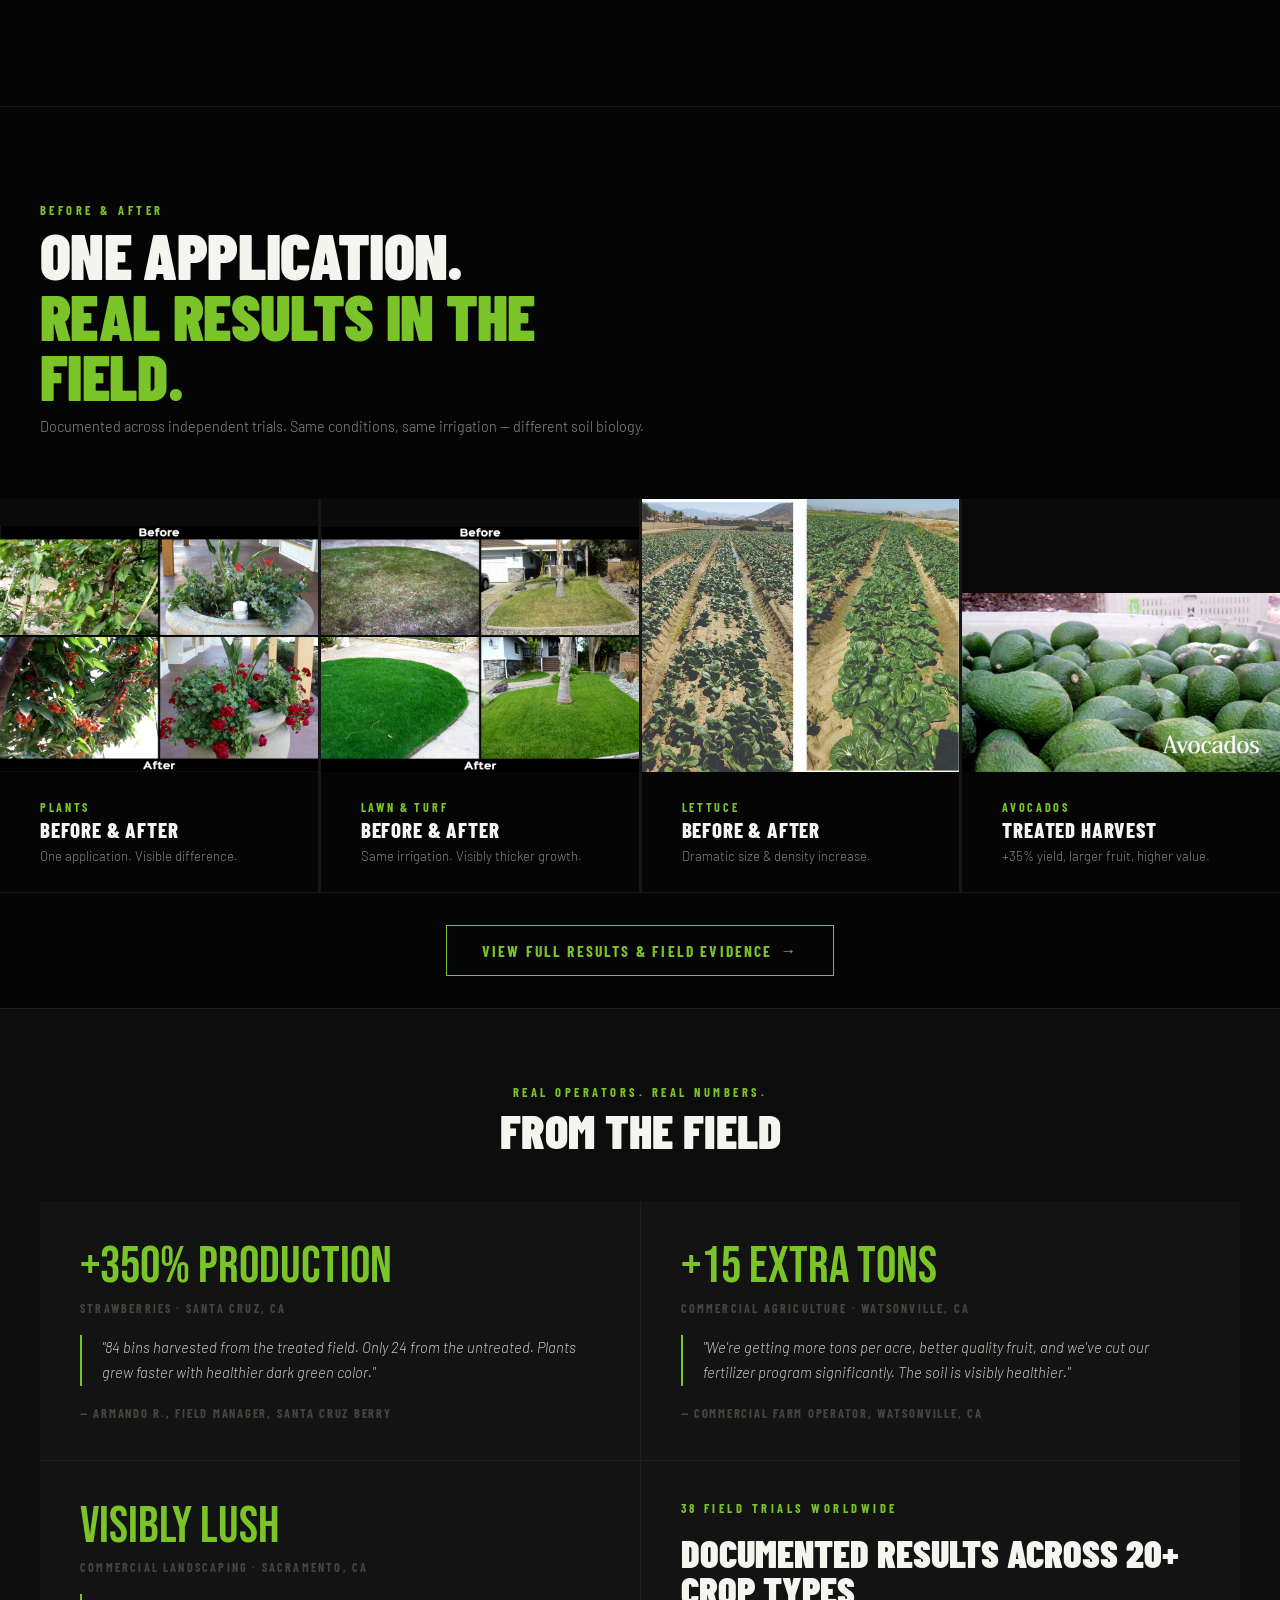
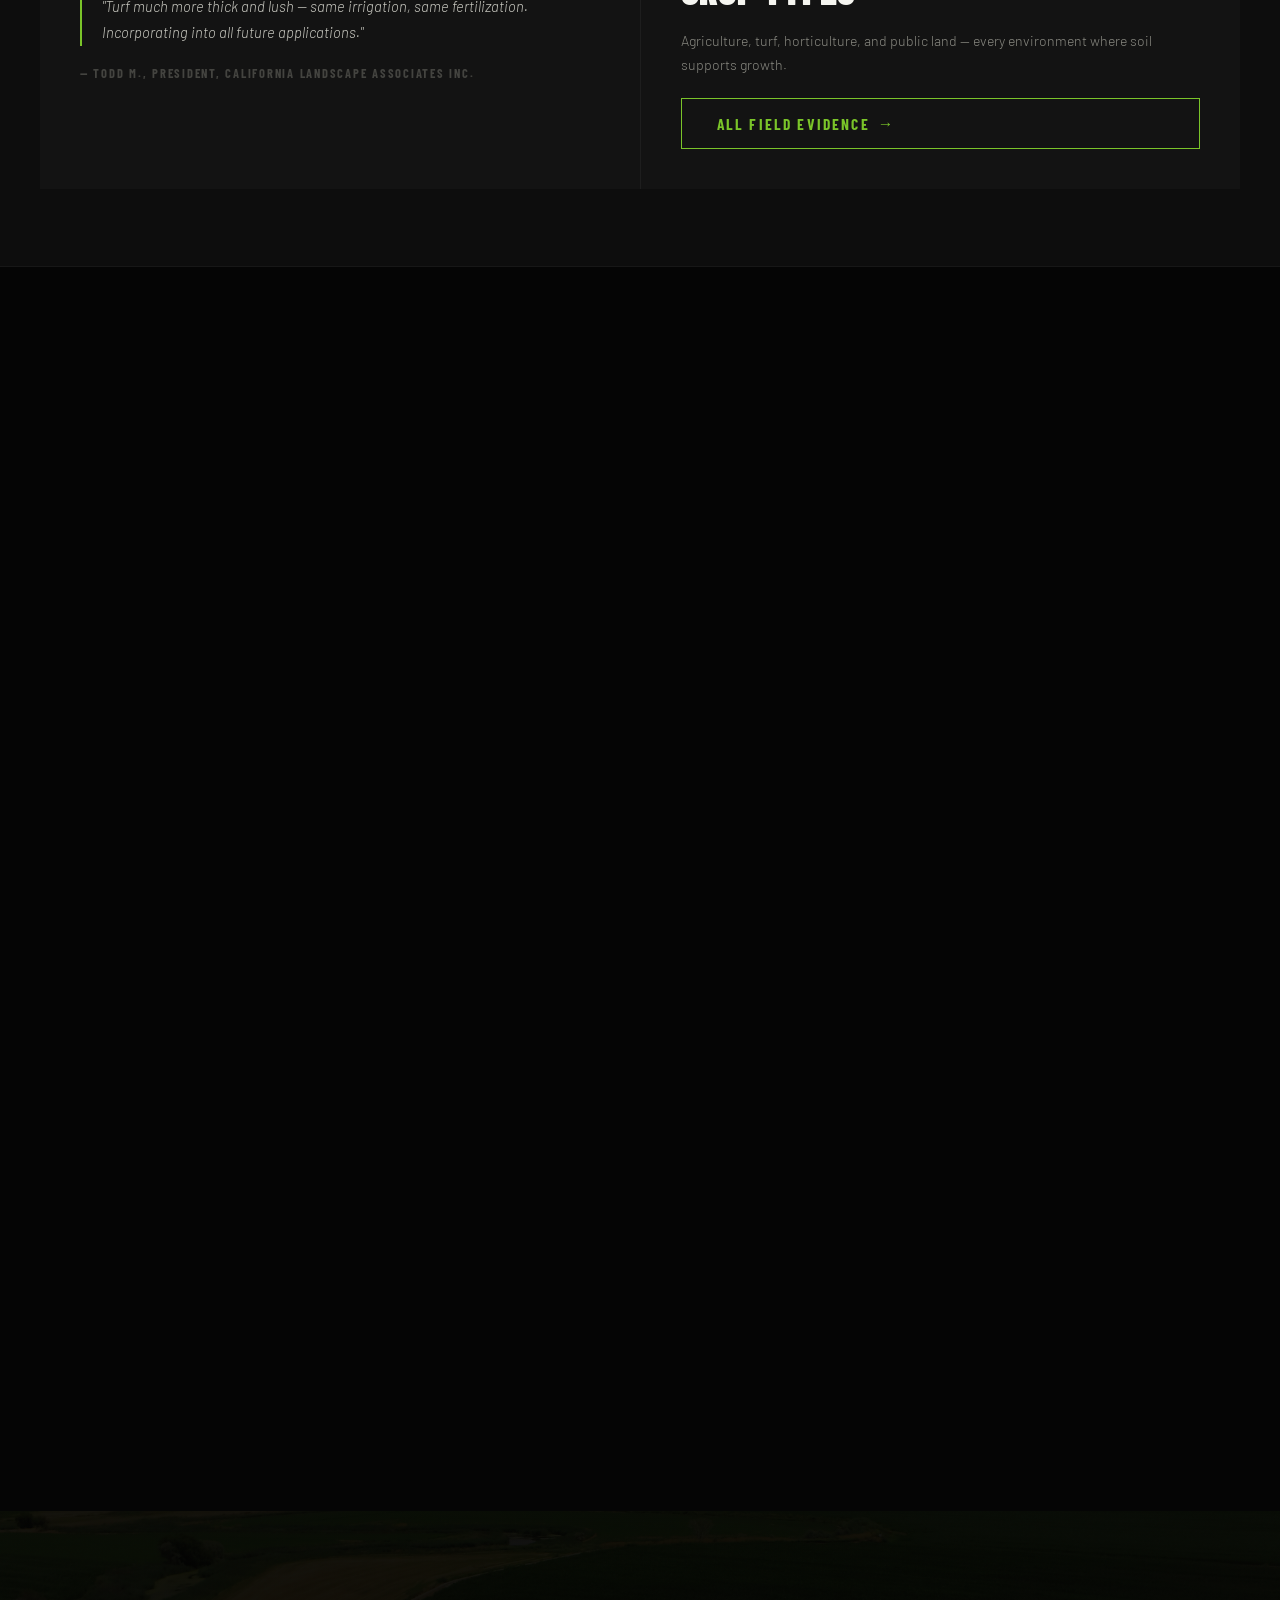
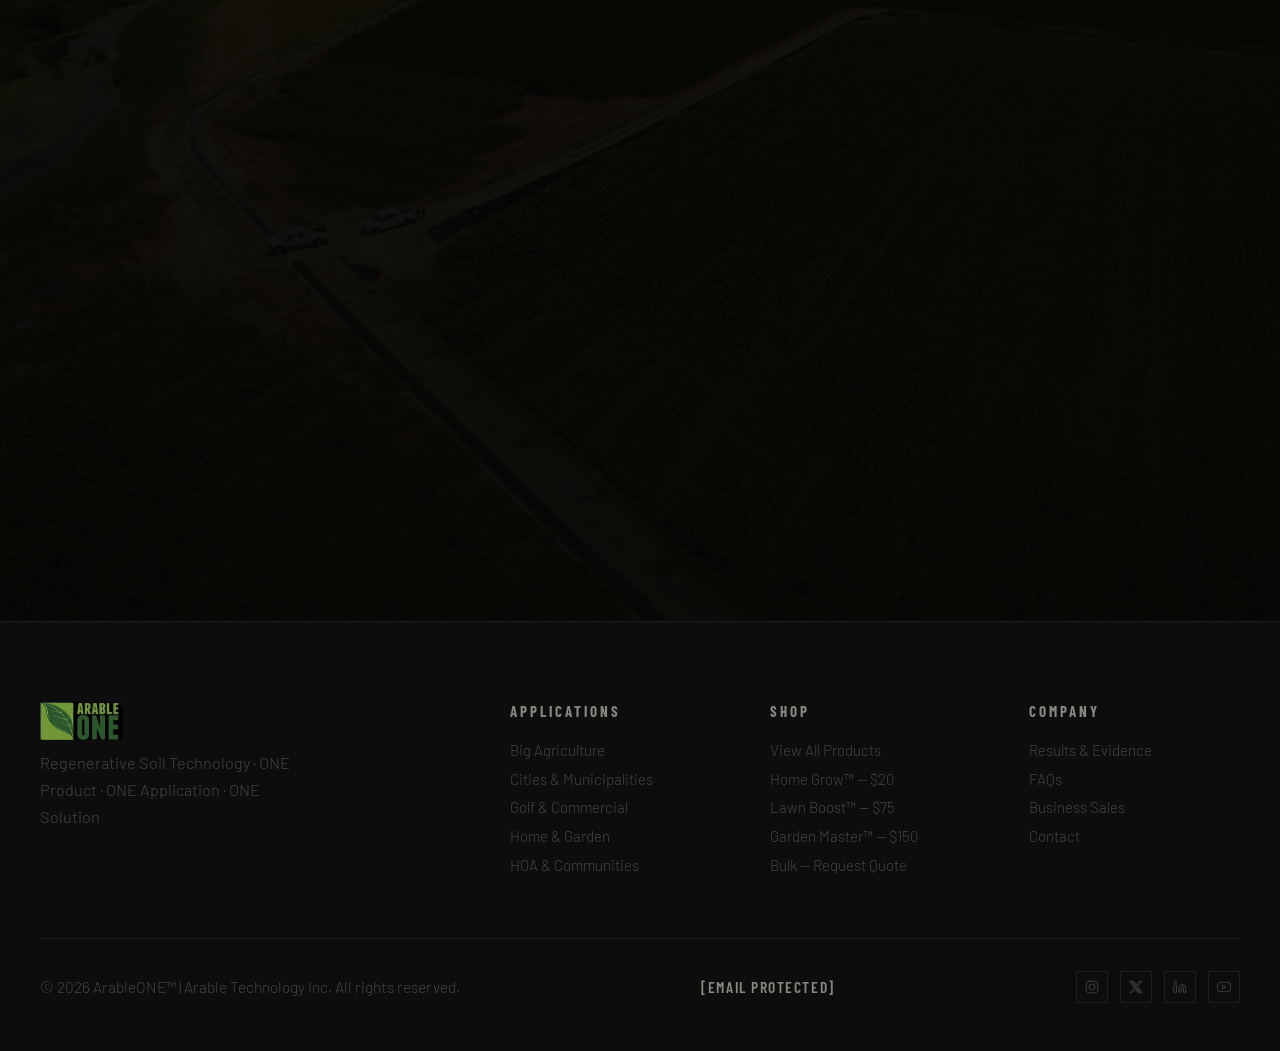
==== commit d6e60643: "Add files via upload" ====
--- a/index.html
+++ b/index.html
@@ -63,7 +63,7 @@
 .mob-close{position:absolute;top:1.5rem;right:2rem;background:none;border:none;color:var(--white);font-size:2rem;cursor:pointer;line-height:1}
 /* HERO */
 #hero{min-height:100vh;display:flex;align-items:center;position:relative;overflow:hidden;background:#050505}
-.h-photo-bg{position:absolute;inset:0;width:100%;height:100%;object-fit:cover;object-position:center;z-index:0;filter:brightness(1.35) saturate(1.35)}
+.h-photo-bg{position:absolute;inset:0;width:100%;height:100%;object-fit:cover;object-position:center;z-index:0;filter:brightness(1.08) saturate(1.05)}
 .h-overlay{position:absolute;inset:0;background:linear-gradient(105deg,rgba(0,0,0,.55) 0%,rgba(0,0,0,.28) 55%,rgba(0,0,0,.0) 100%);z-index:1}
 .h-cnt{position:relative;z-index:2;width:100%;padding:0 2.5rem;max-width:1320px;margin:0 auto}
 .h-eye{display:flex;align-items:center;gap:1rem;margin-bottom:2rem}
@@ -308,8 +308,6 @@
   }
   /* Hero overlay: significantly lighter on mobile */
   .h-overlay{background:linear-gradient(105deg,rgba(0,0,0,.65) 0%,rgba(0,0,0,.35) 55%,rgba(0,0,0,.05) 100%) !important}
-  /* Boost hero image brightness */
-  .h-photo-bg{filter:brightness(1.25) saturate(1.15) !important}
   /* Lighten section overlays */
   .cities-vis-overlay{background:linear-gradient(to top,rgba(10,10,10,.8) 0%,rgba(10,10,10,.2) 60%,transparent 100%) !important}
   .hoa-overlay{opacity:.2 !important}
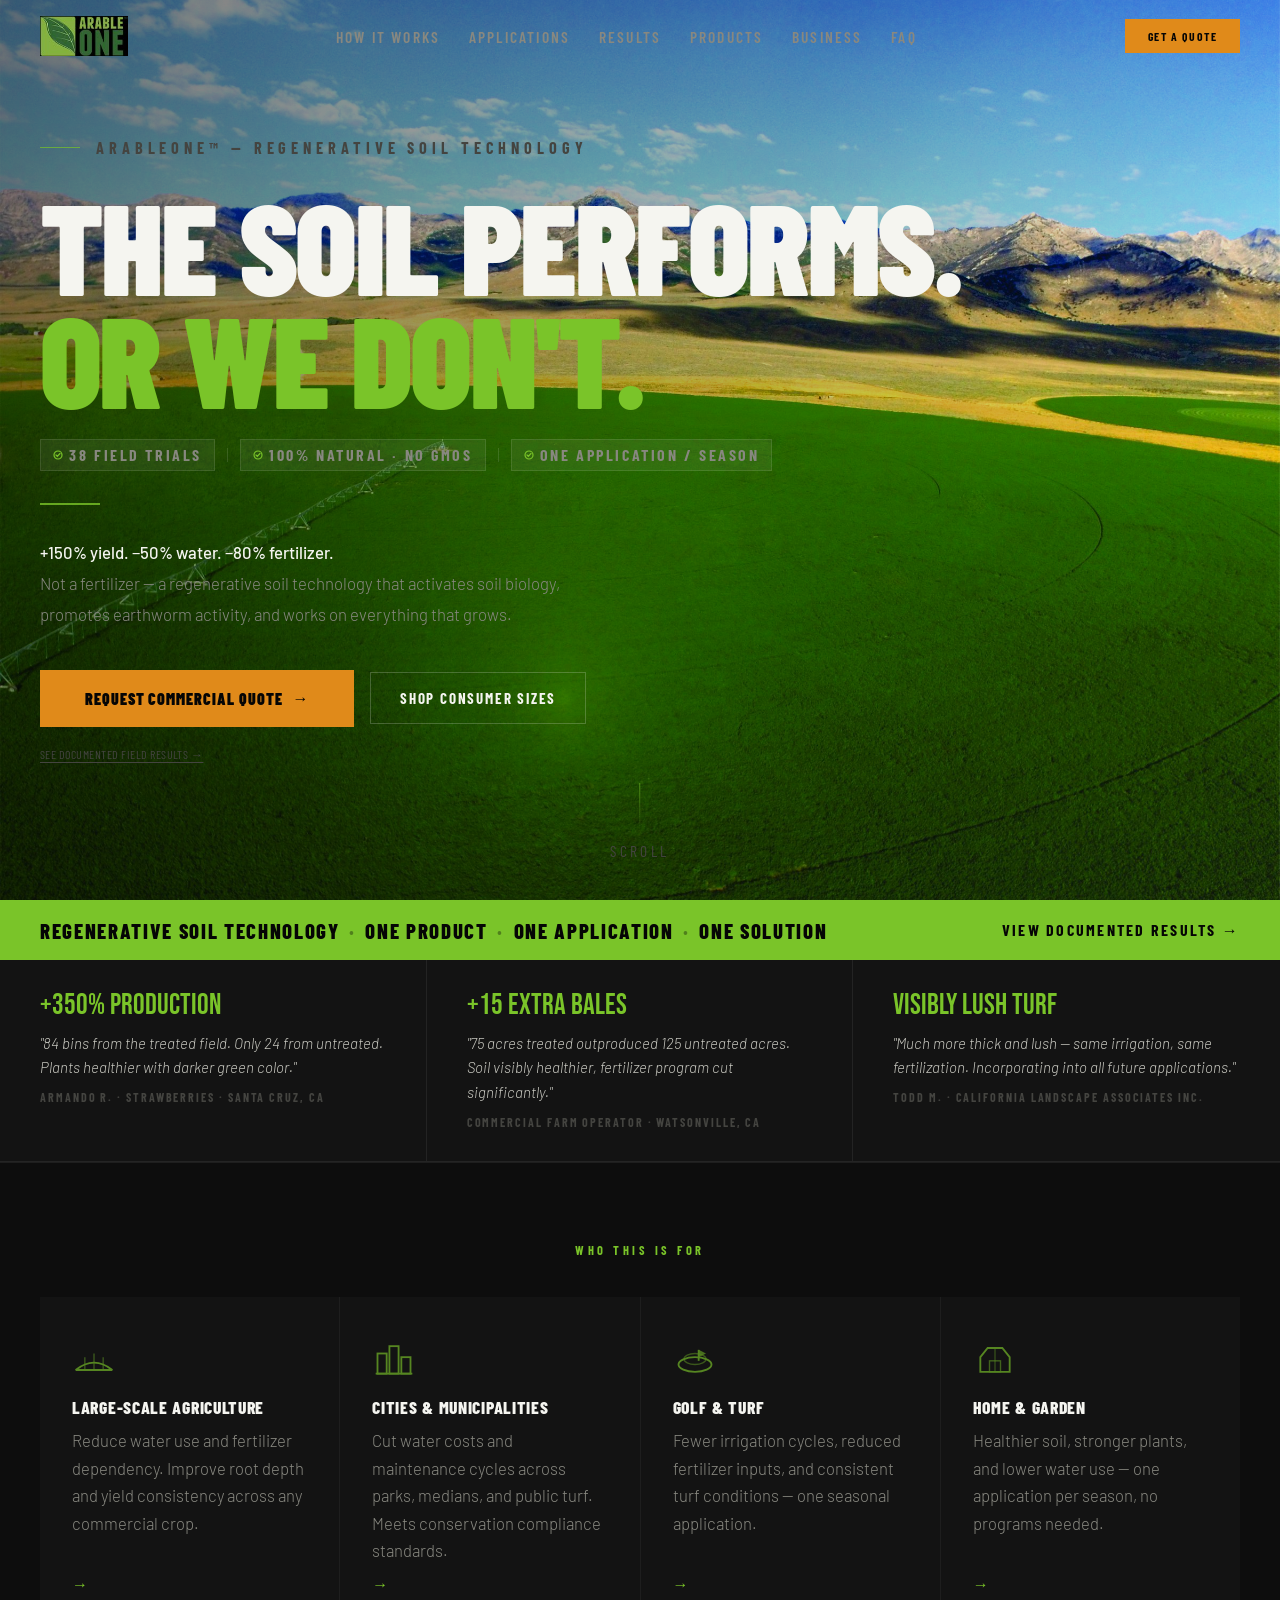
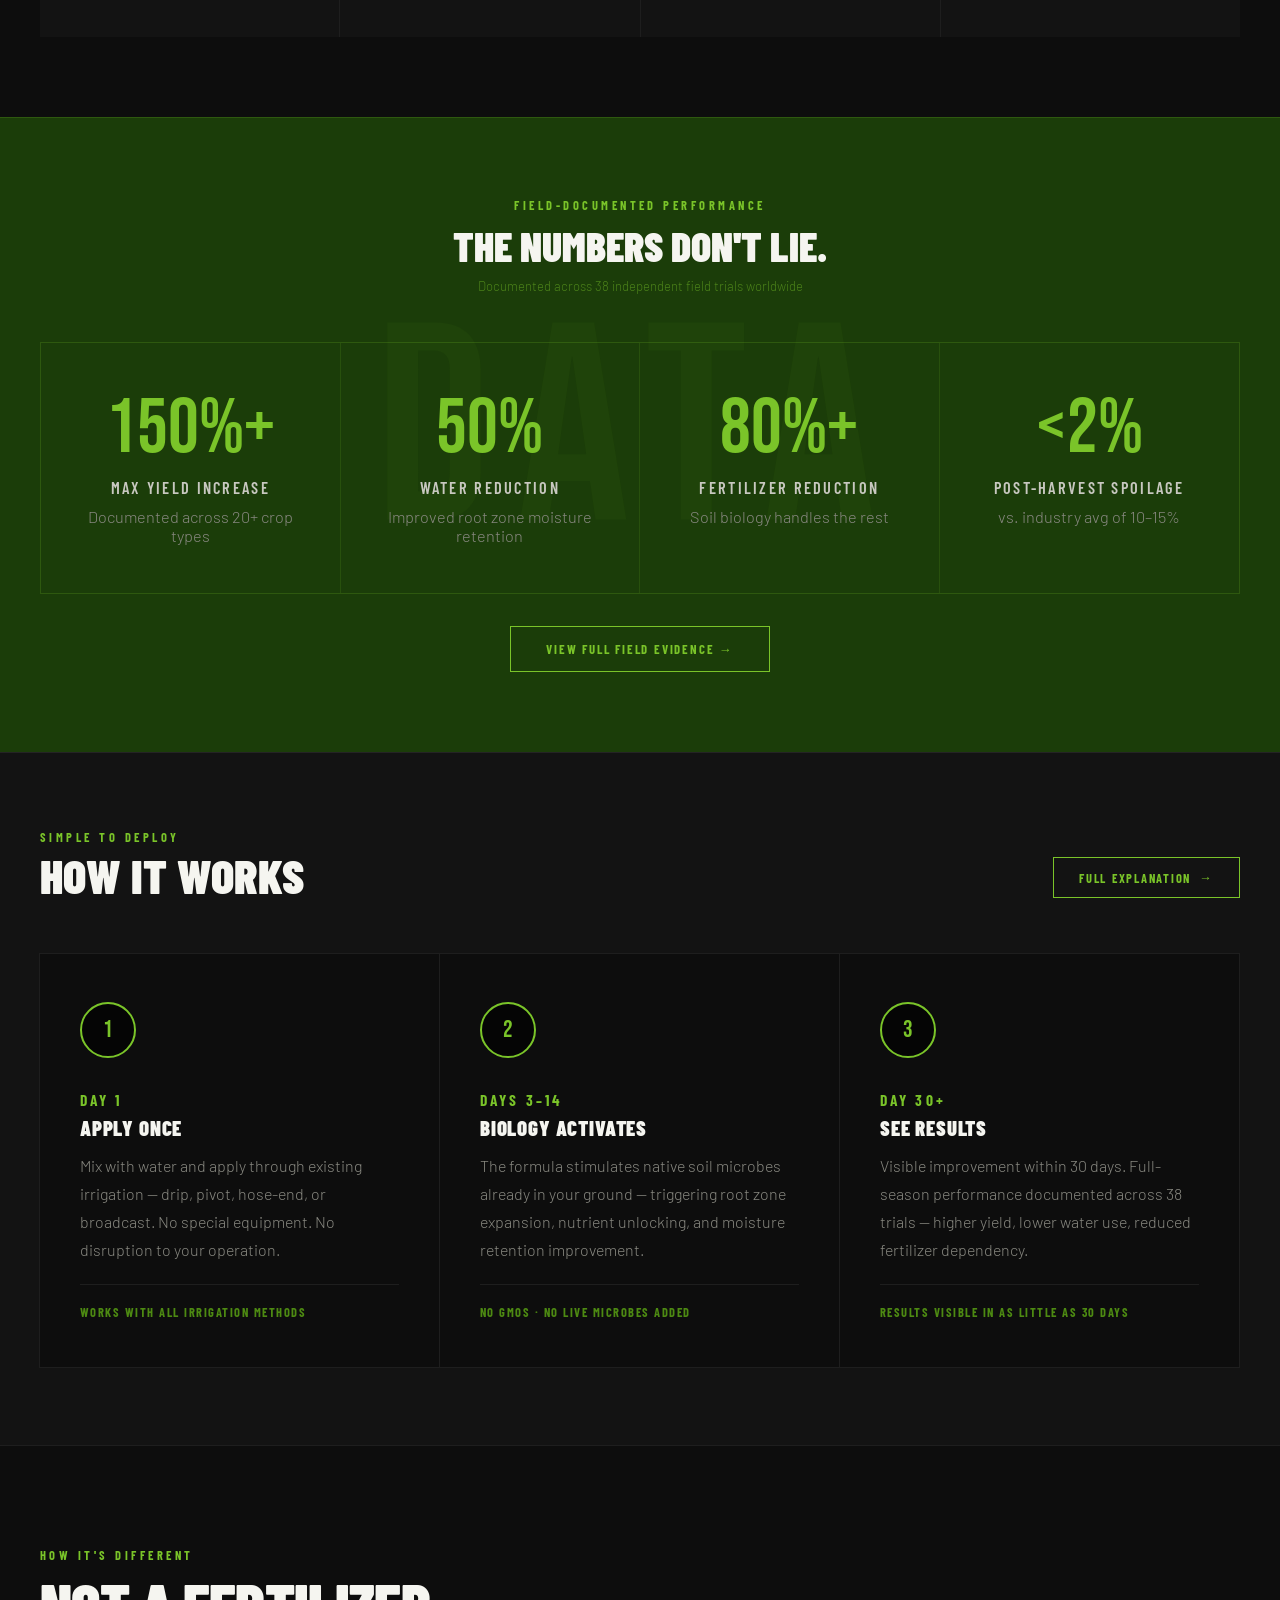
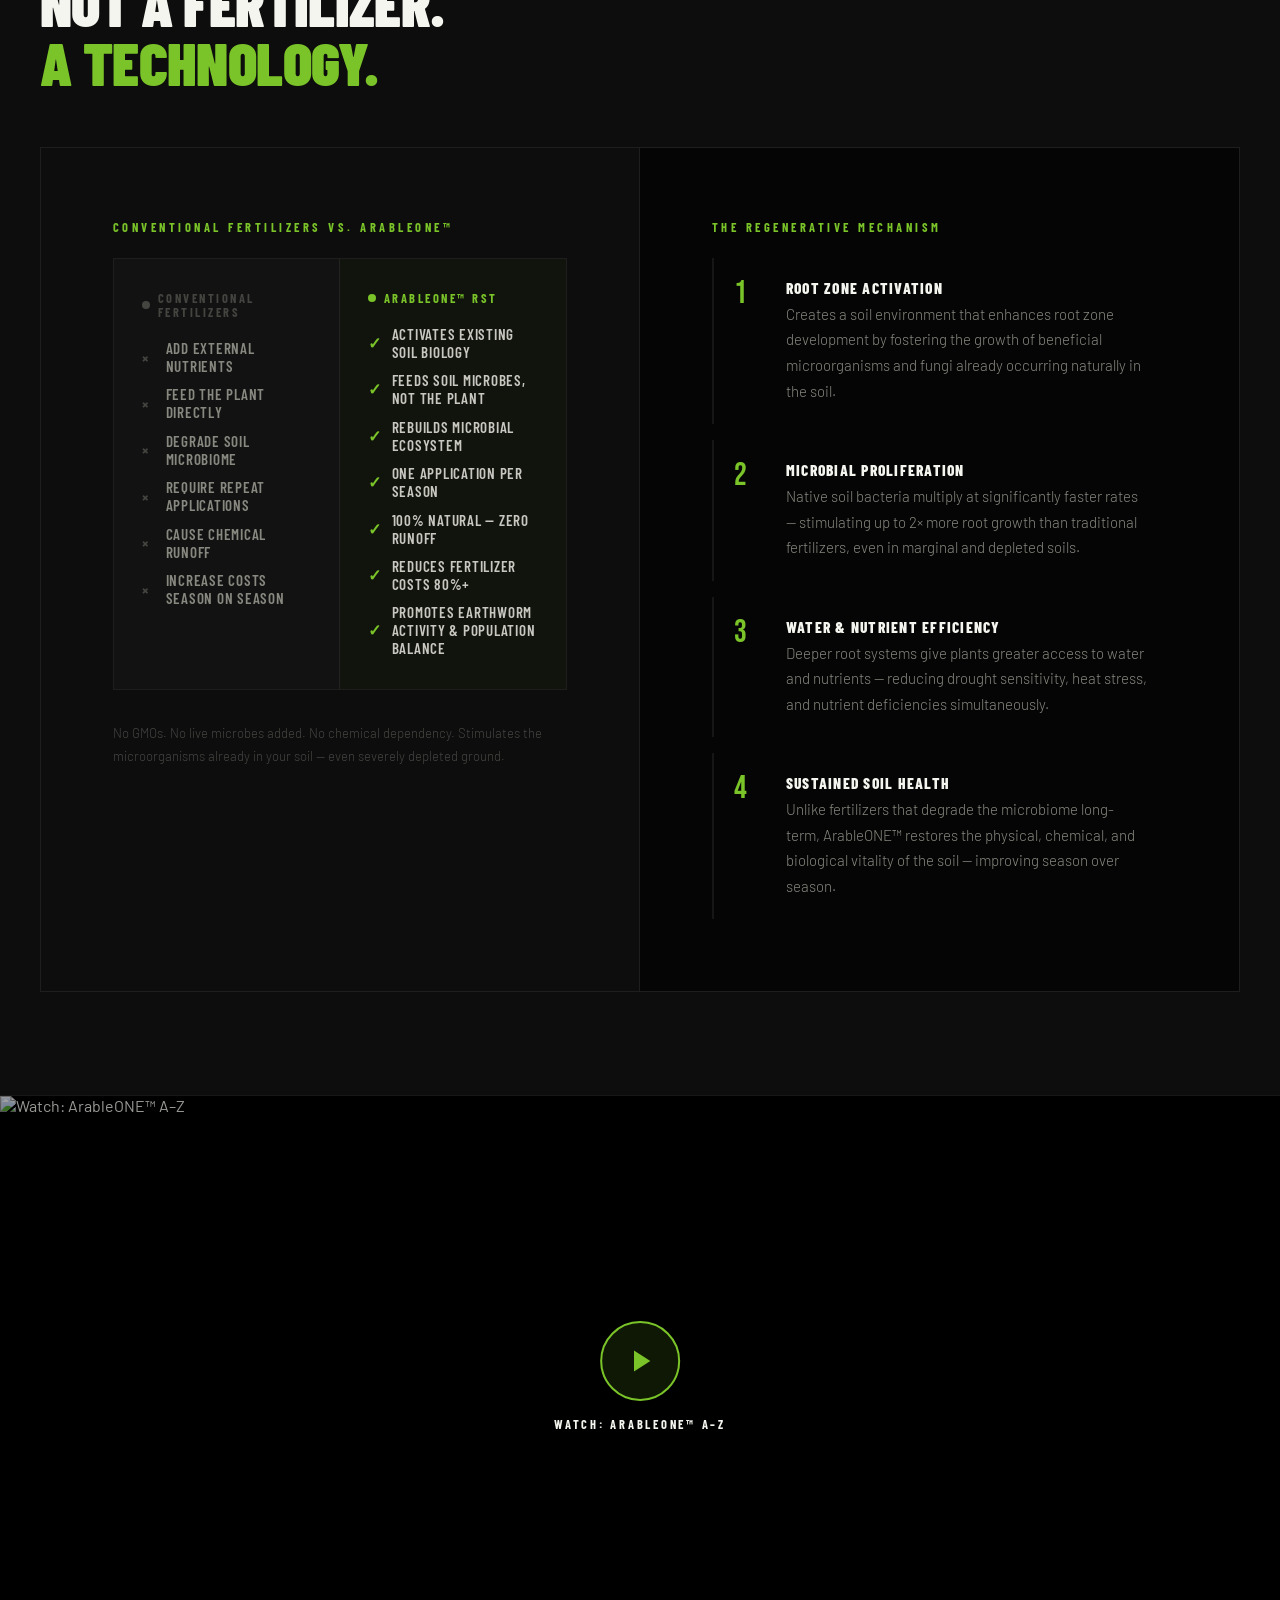
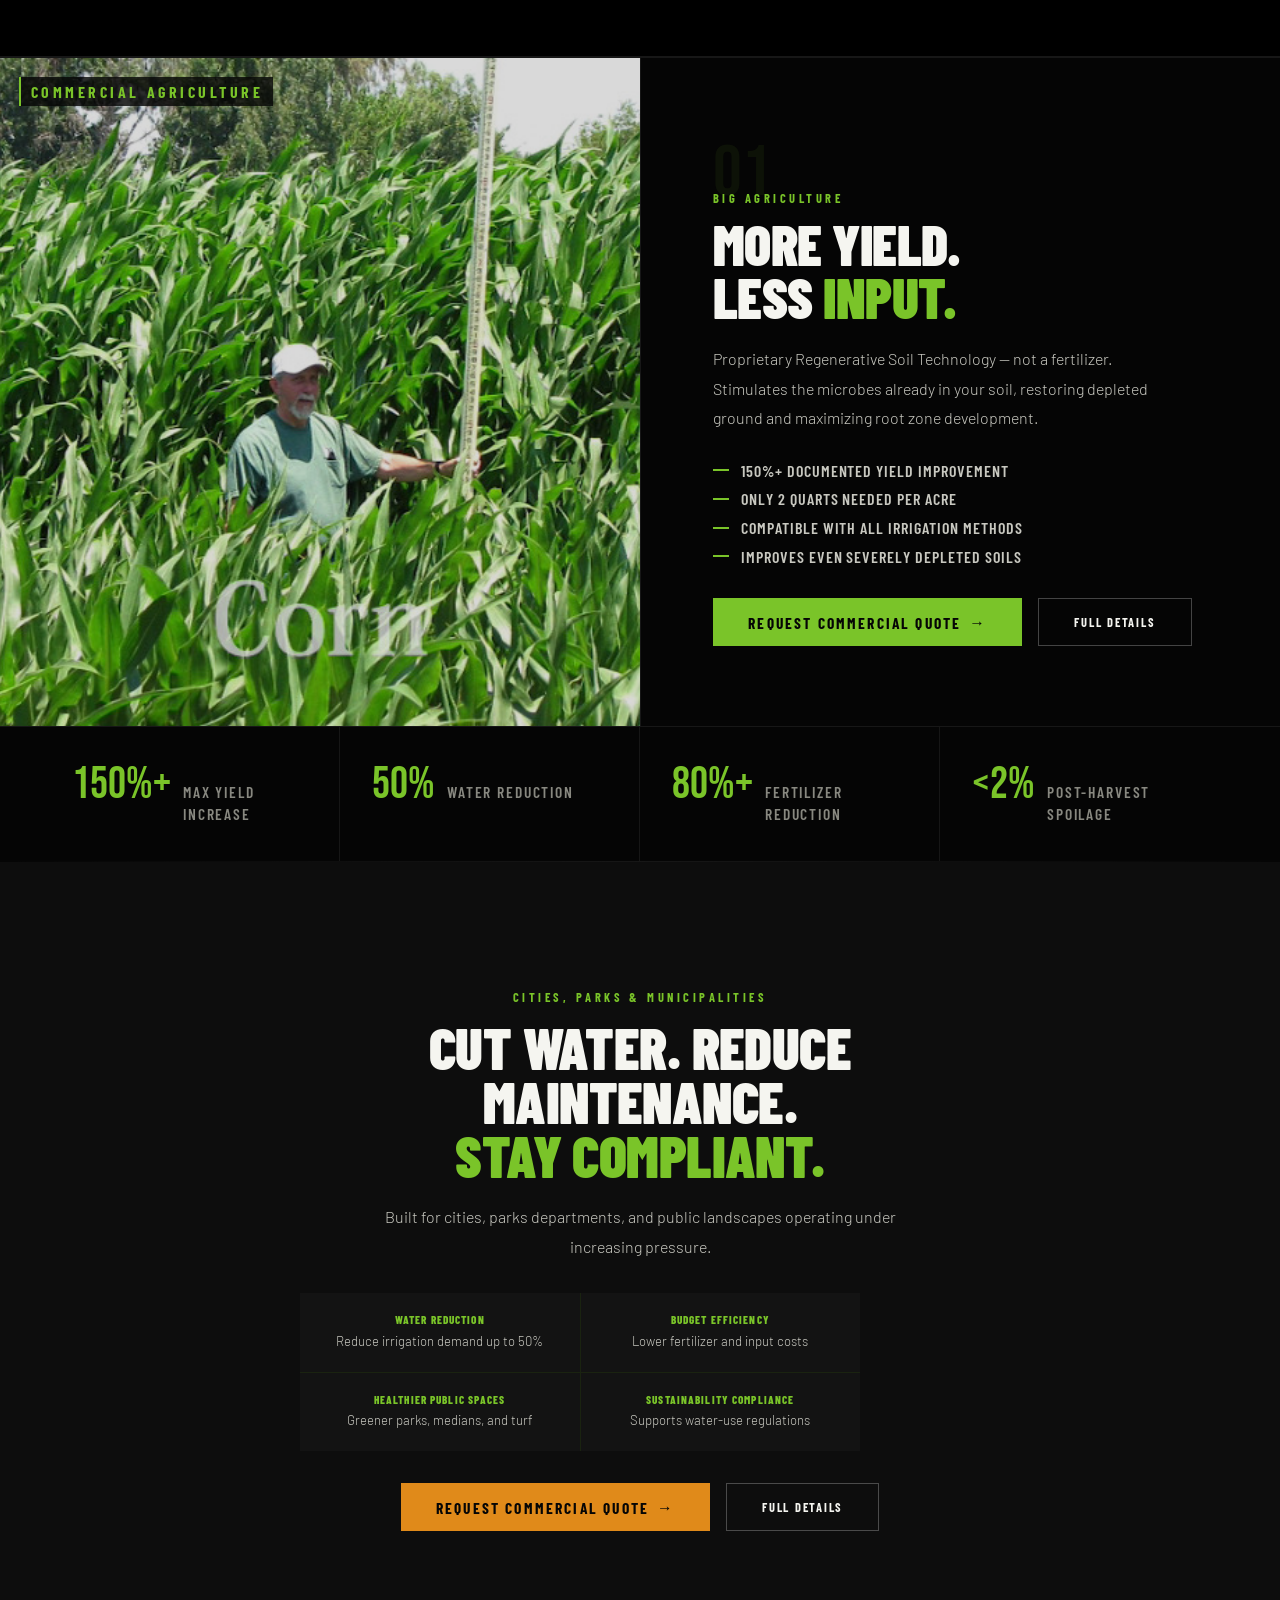
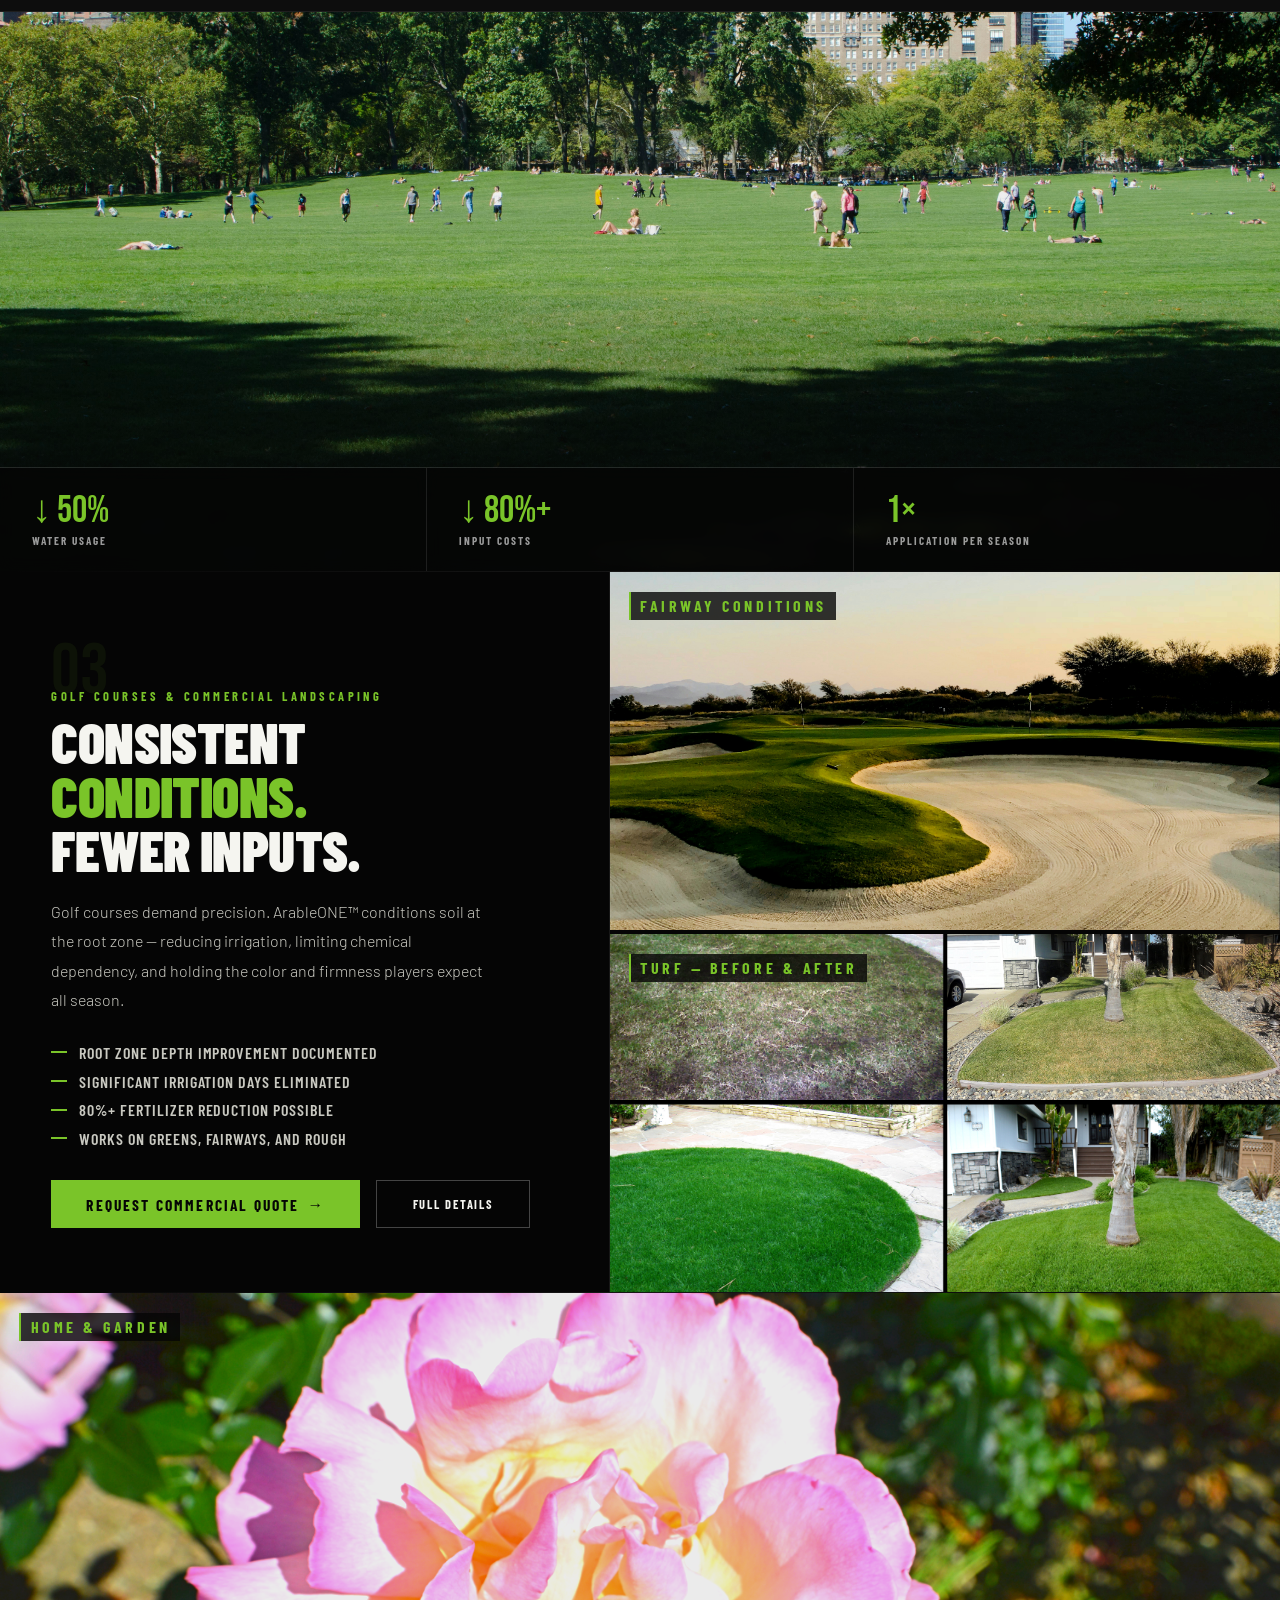
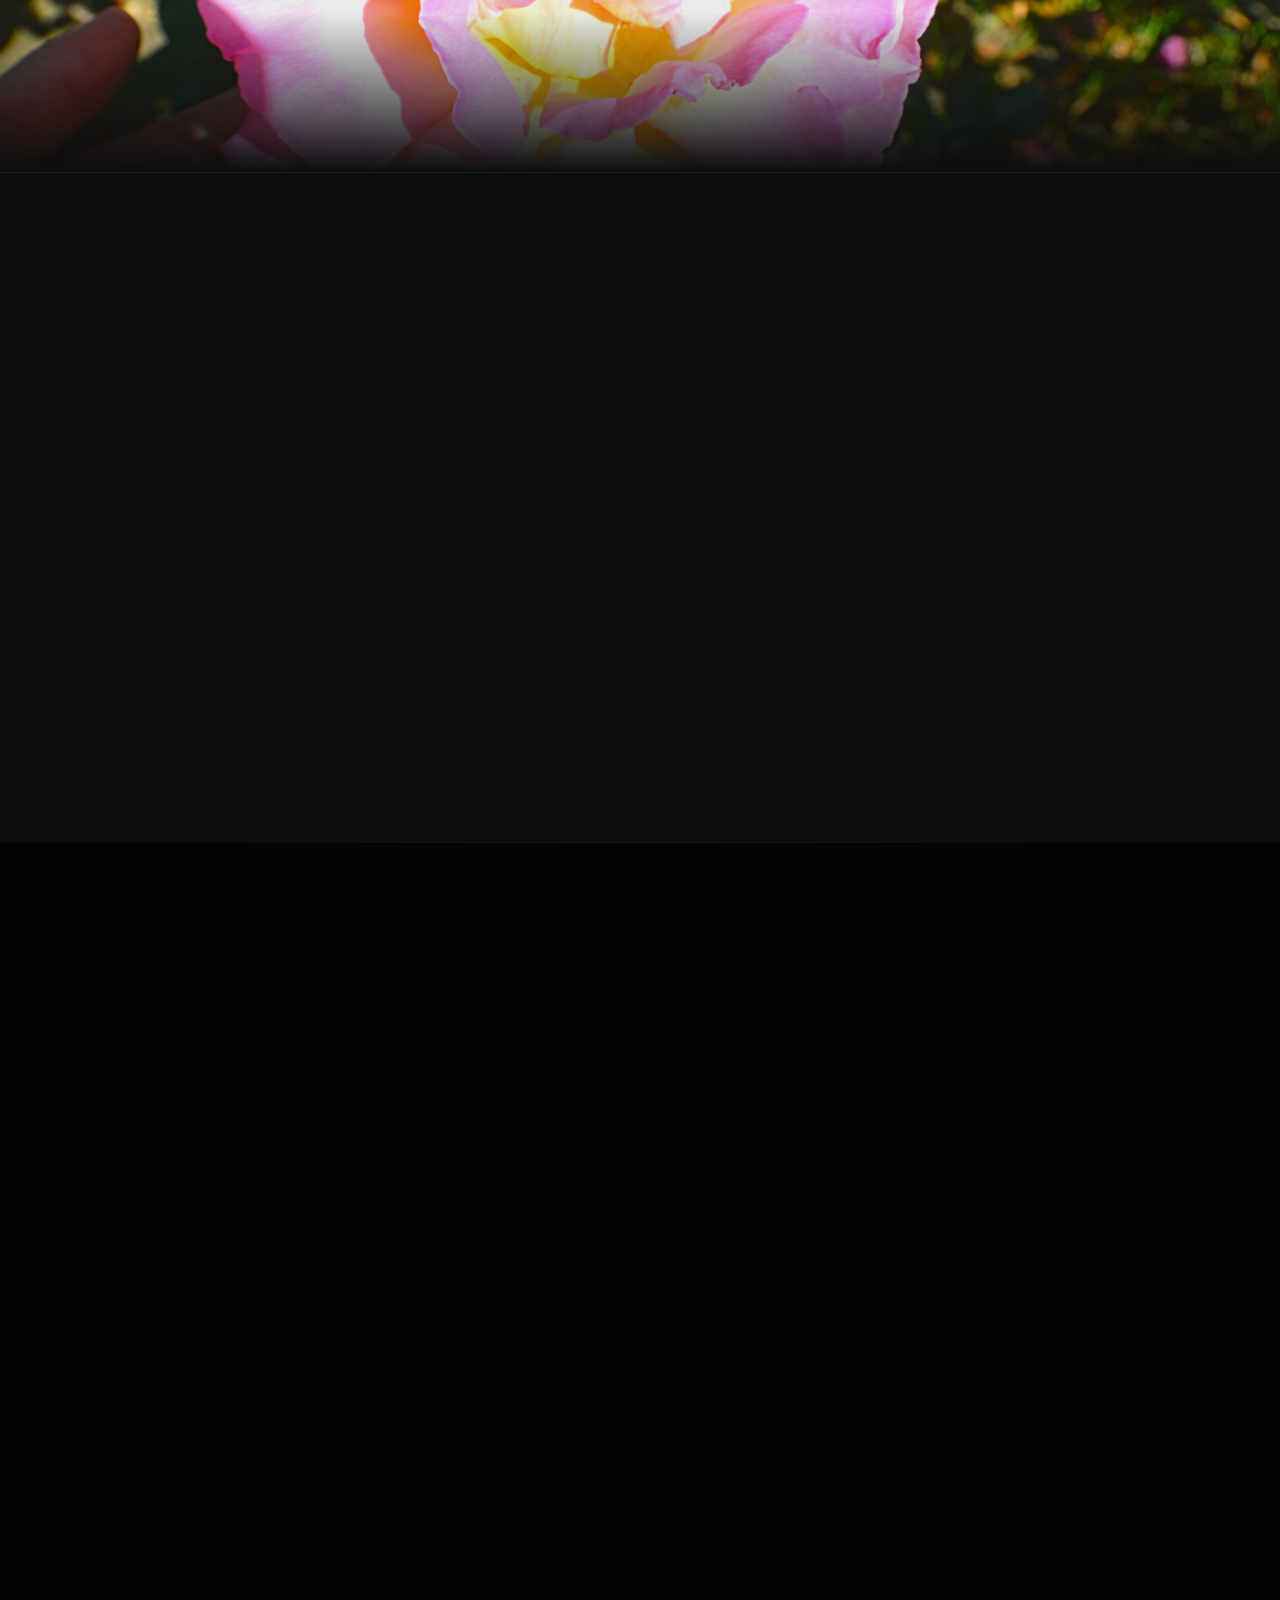
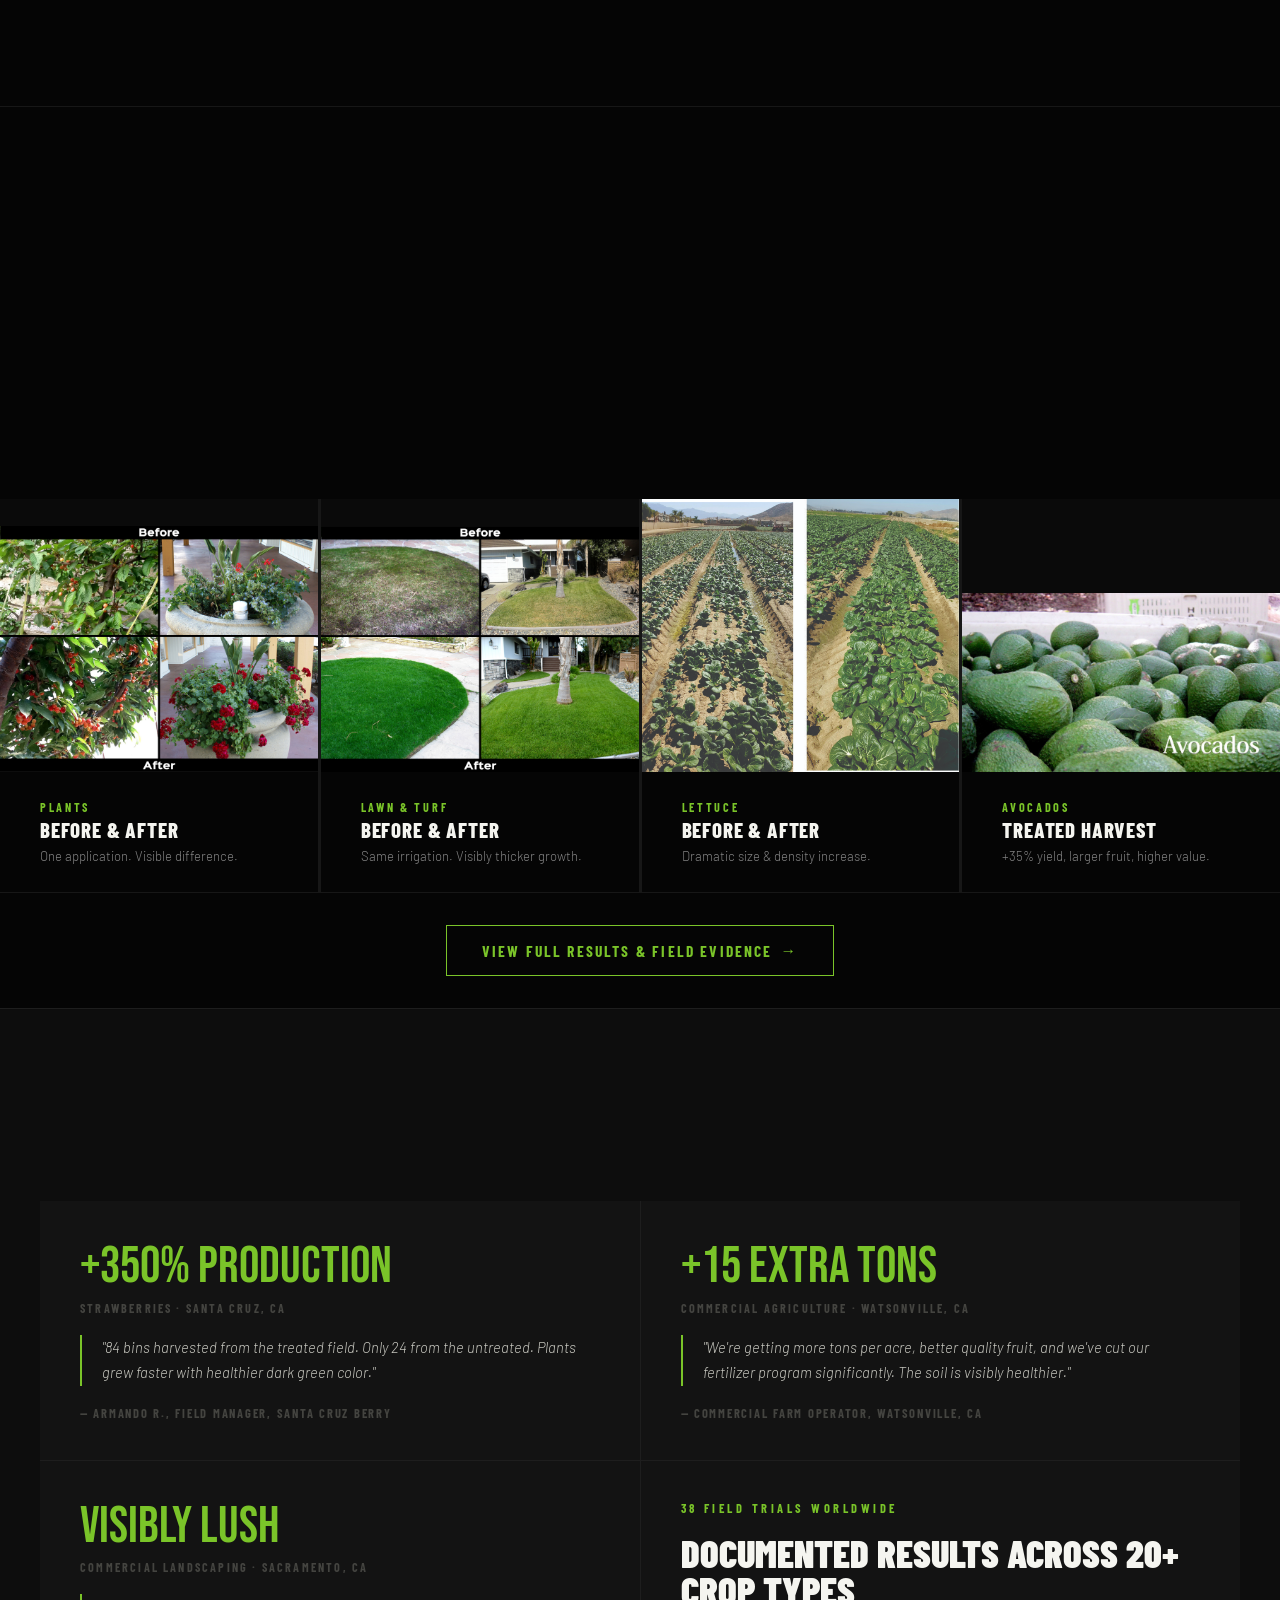
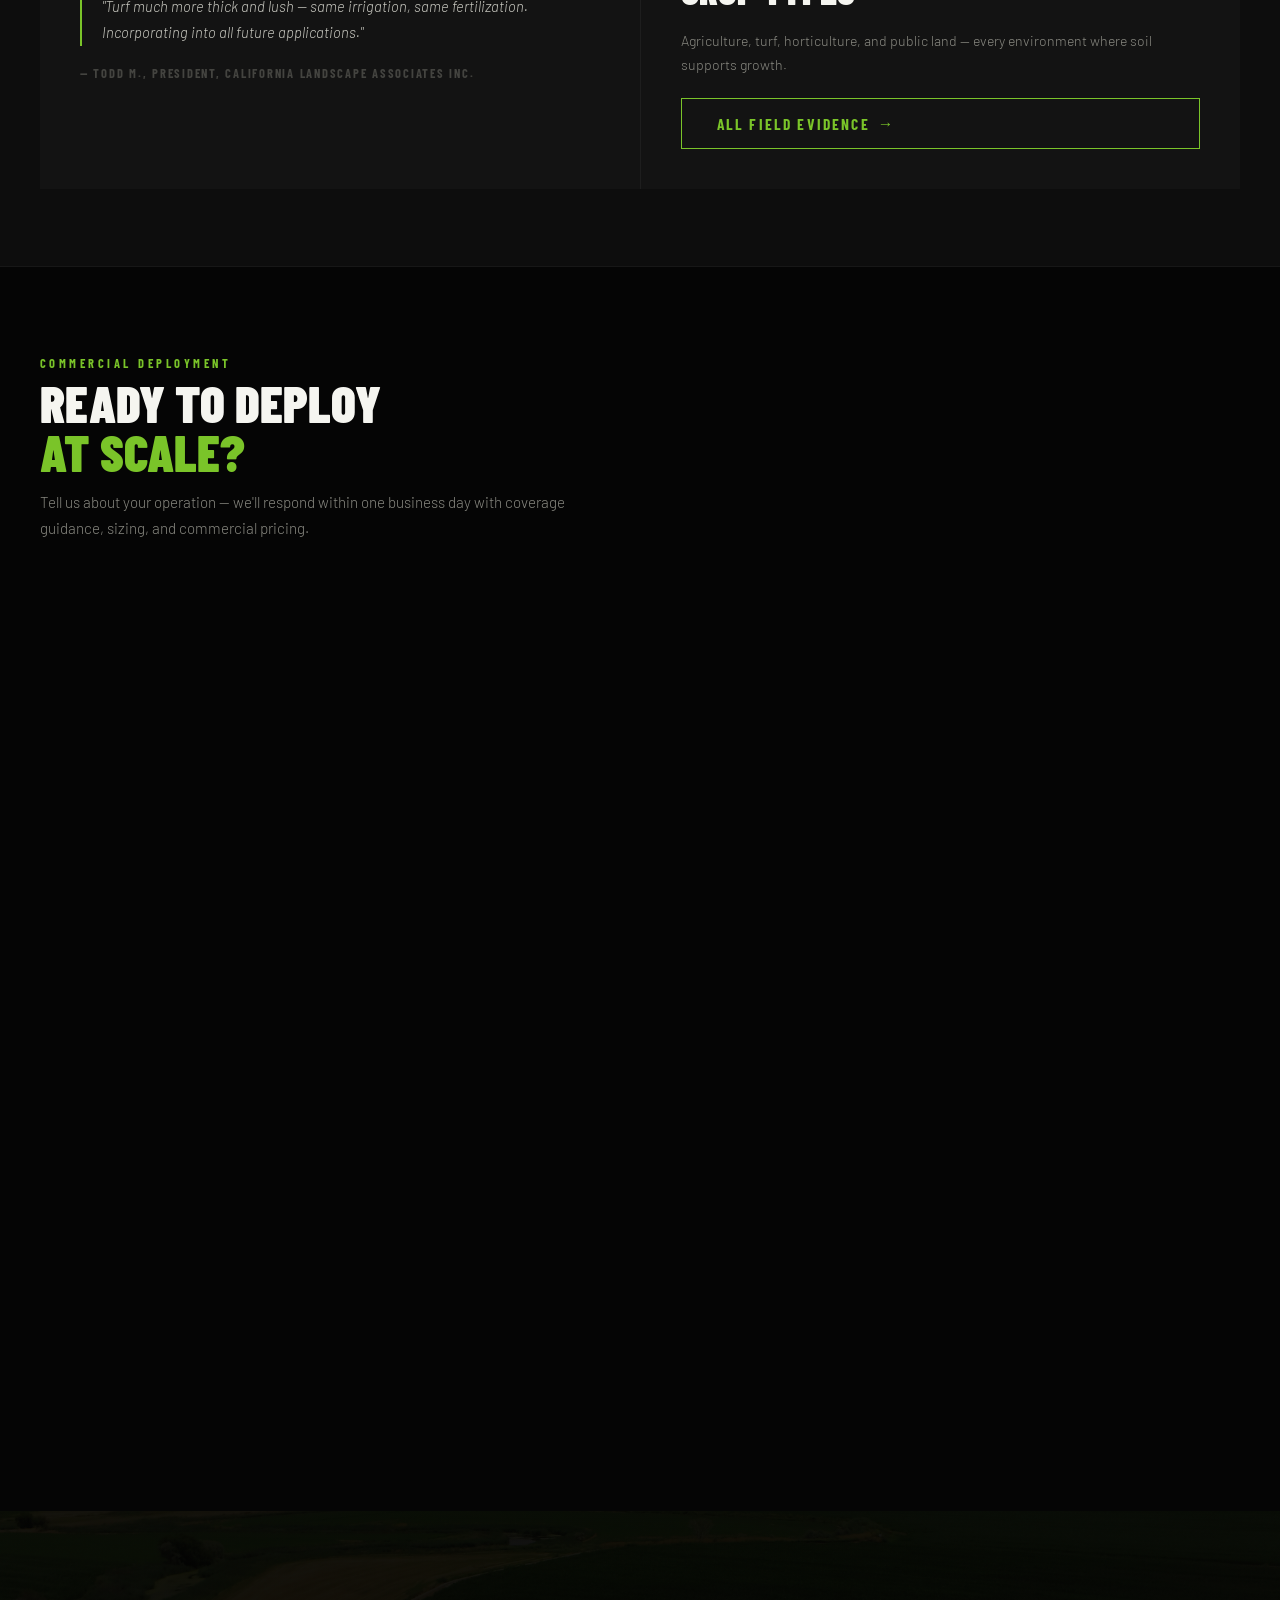
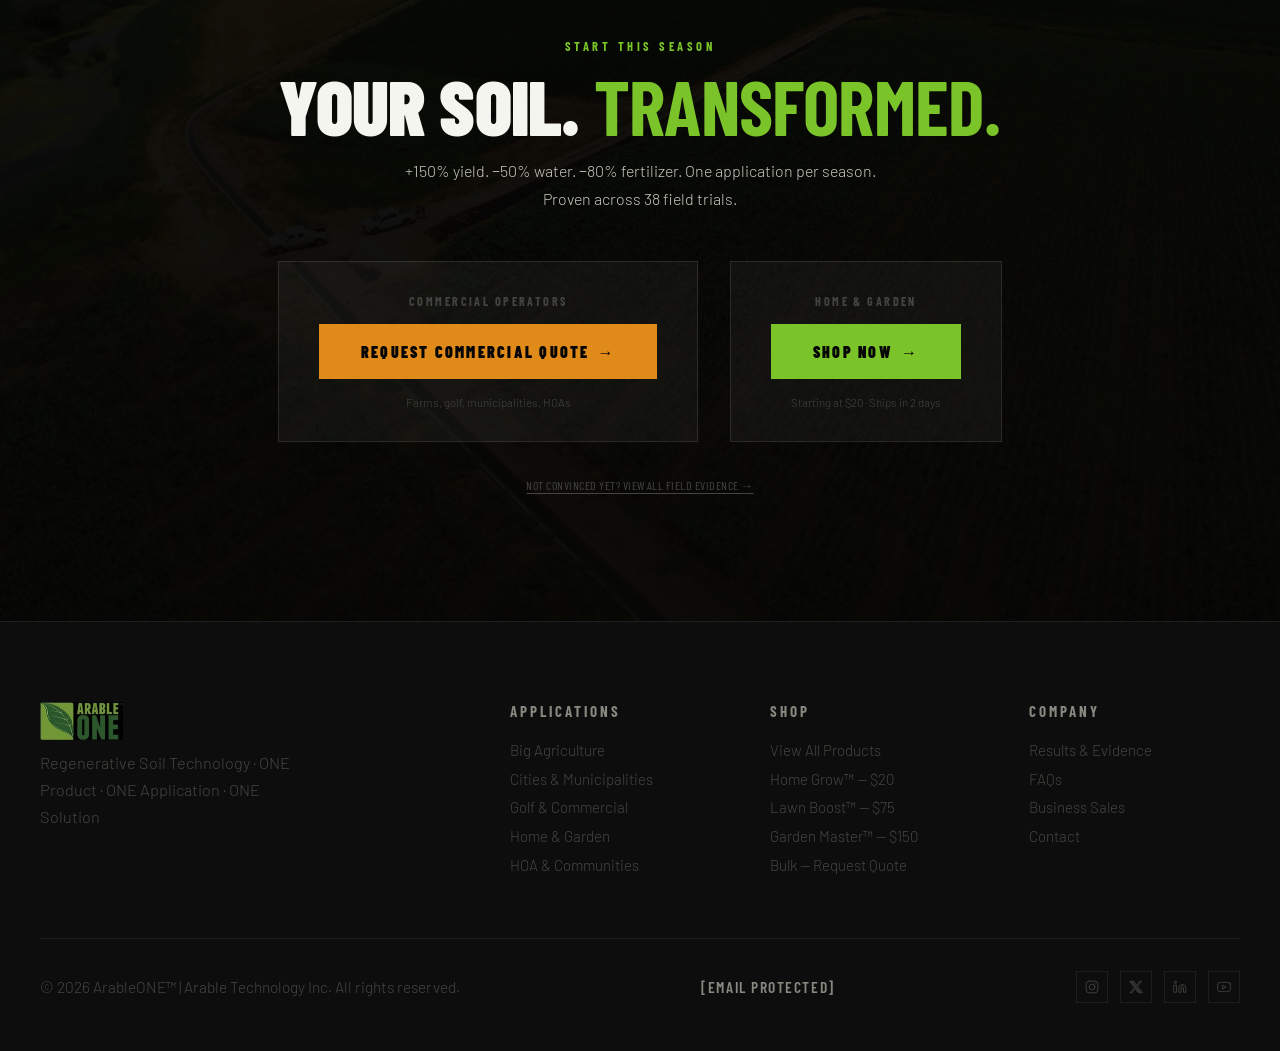
==== commit 3517e236: "Add files via upload" ====
--- a/index.html
+++ b/index.html
@@ -353,7 +353,7 @@
 
 <!-- ═══════ HERO ═══════ -->
 <section id="hero">
-  <img class="h-photo-bg" src="TREATEDPIVOT.jpg" alt="Treated pivot irrigation field — ArableONE™" style="object-position:center 60%"/>
+  <img class="h-photo-bg" src="TREATEDPIVOTHERO.jpg" alt="Treated pivot irrigation field — ArableONE™" style="object-position:center 60%"/>
   <div class="h-overlay"></div>
   <div class="h-cnt">
     <div class="h-eye"><span class="h-eye-line"></span><span class="h-eye-text">ArableONE™ — Regenerative Soil Technology</span></div>
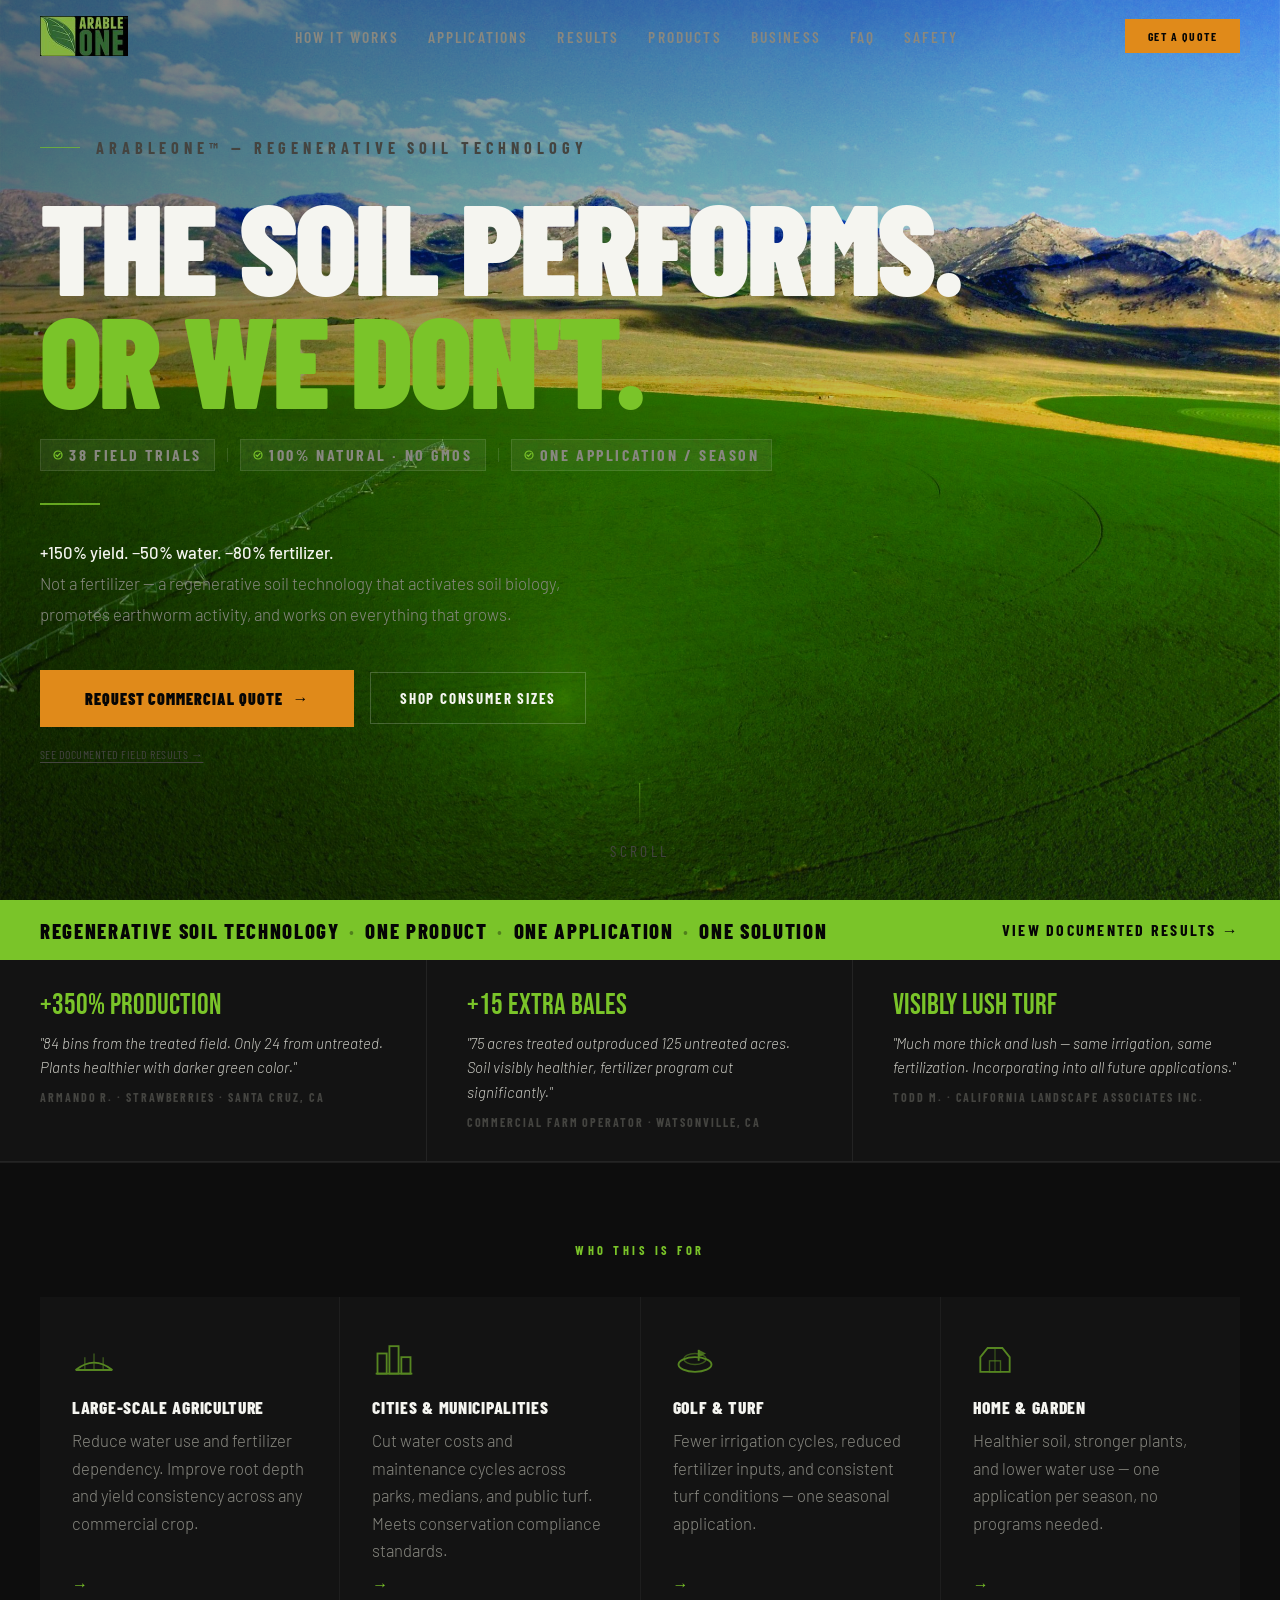
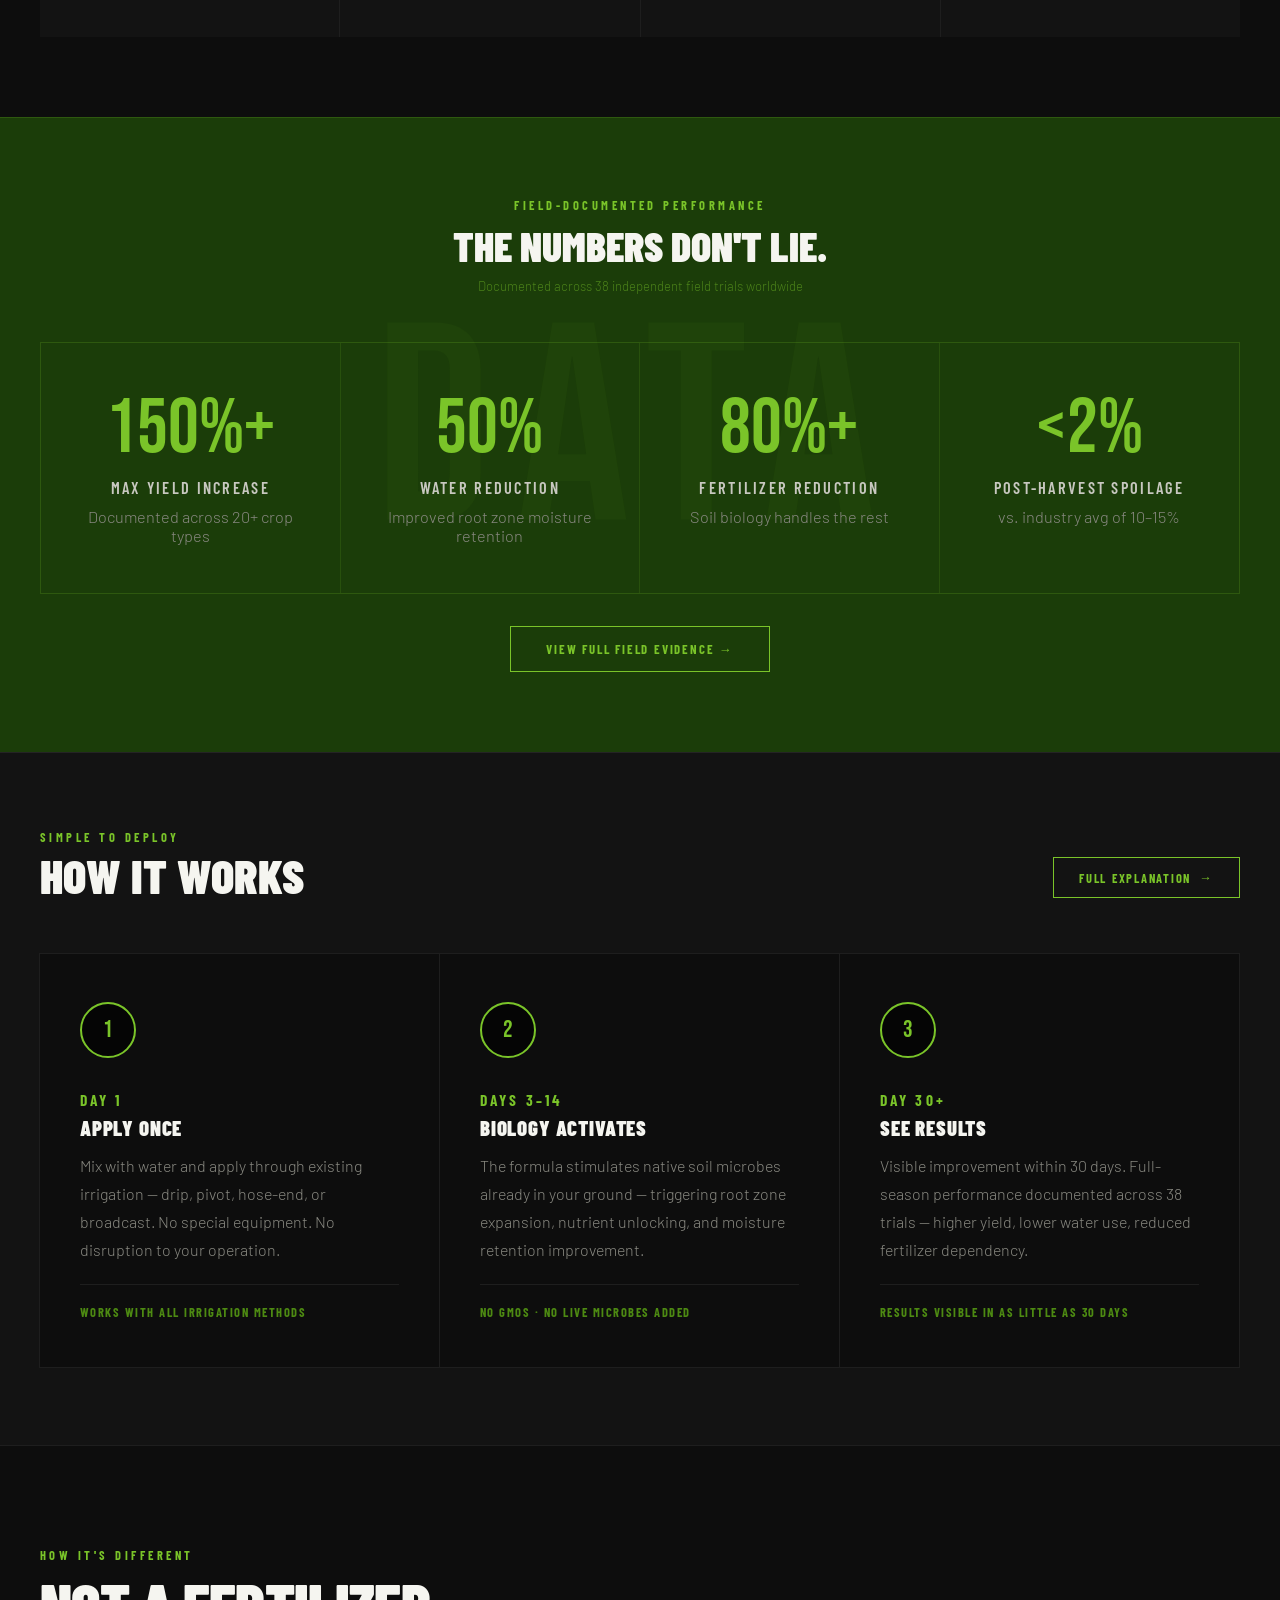
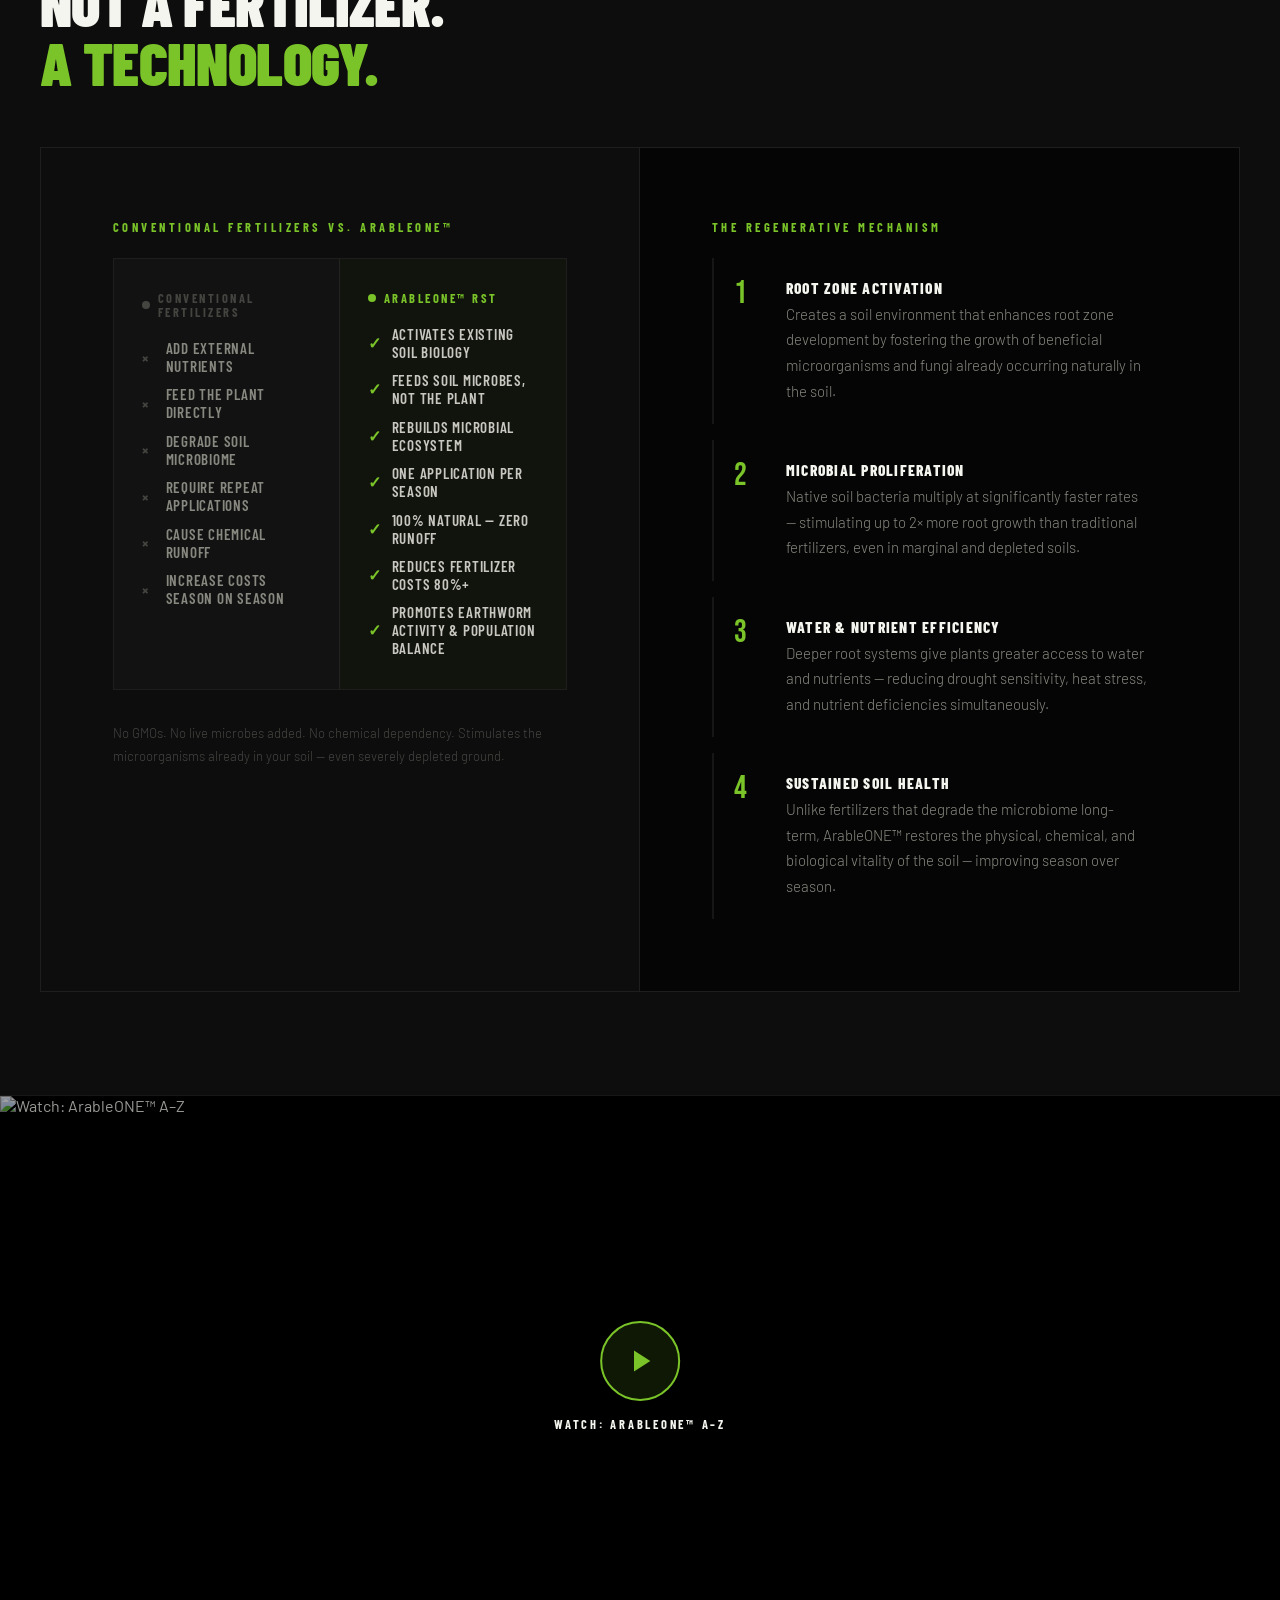
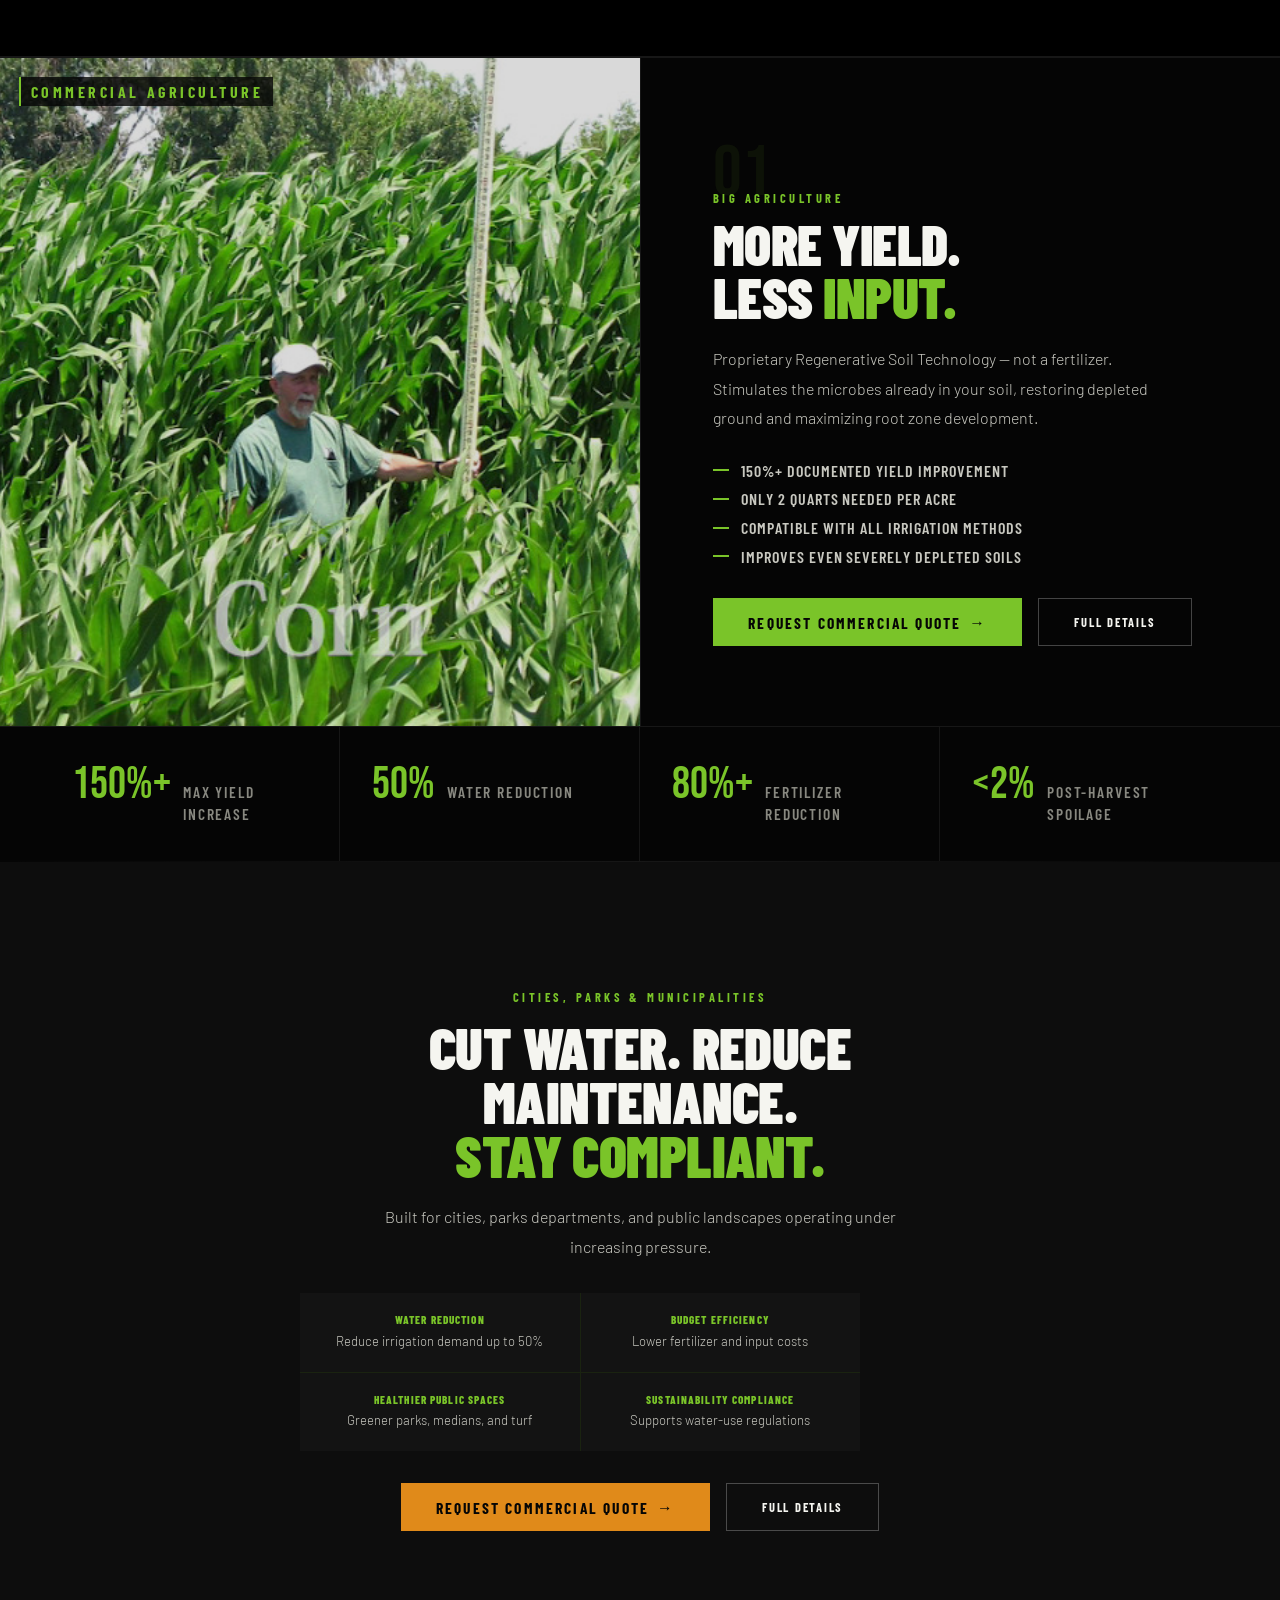
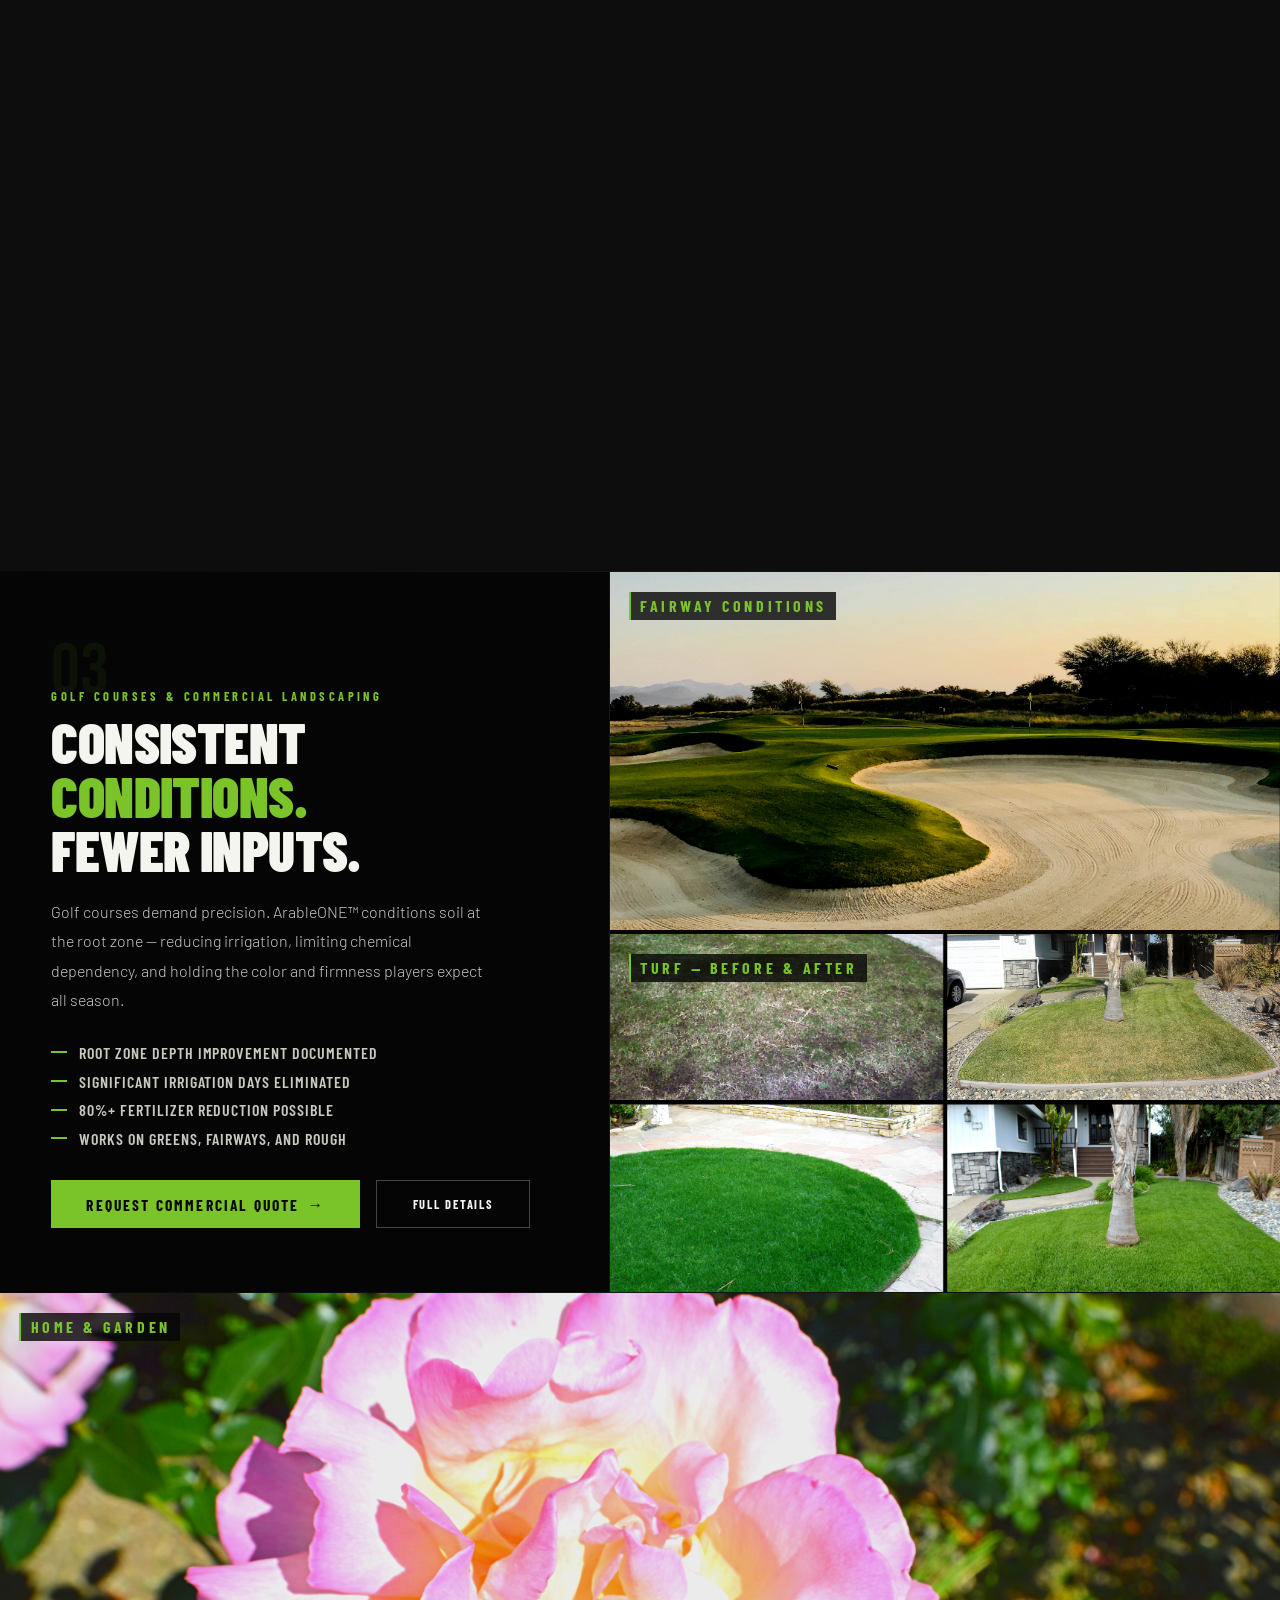
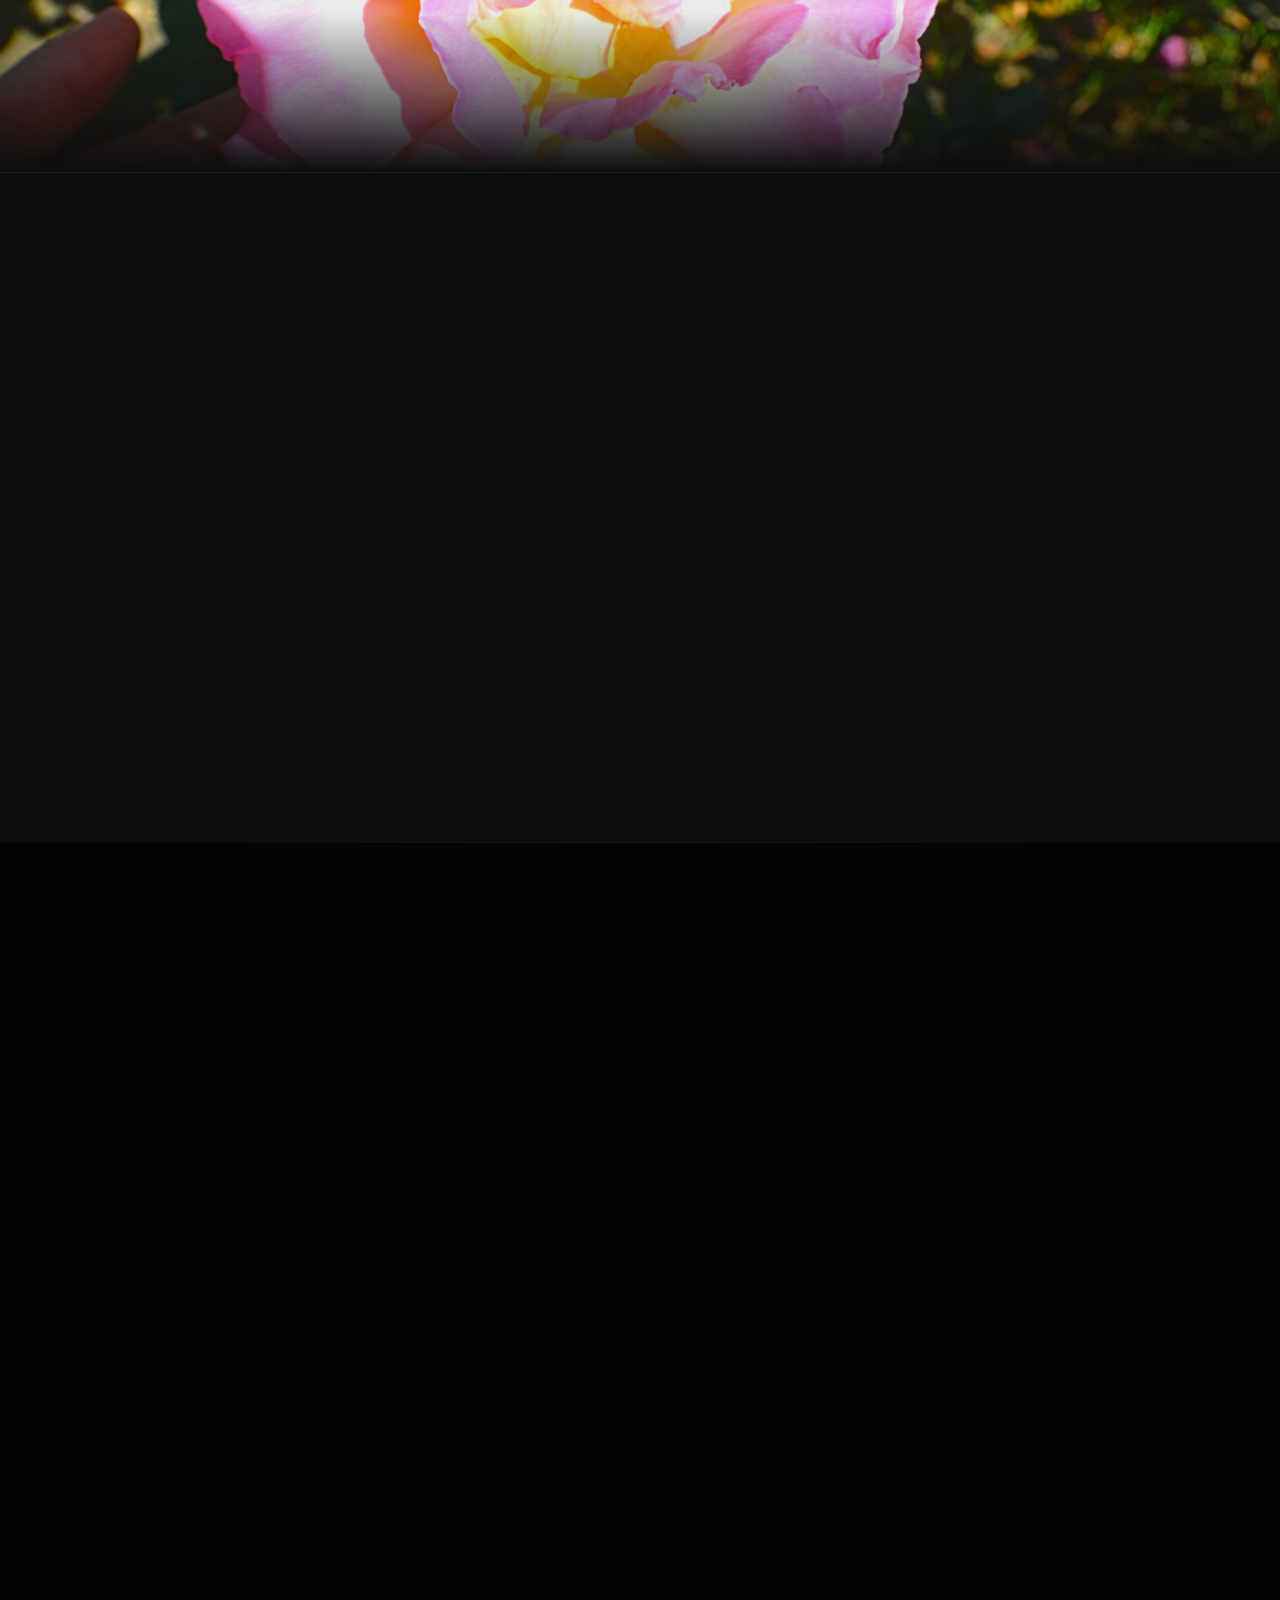
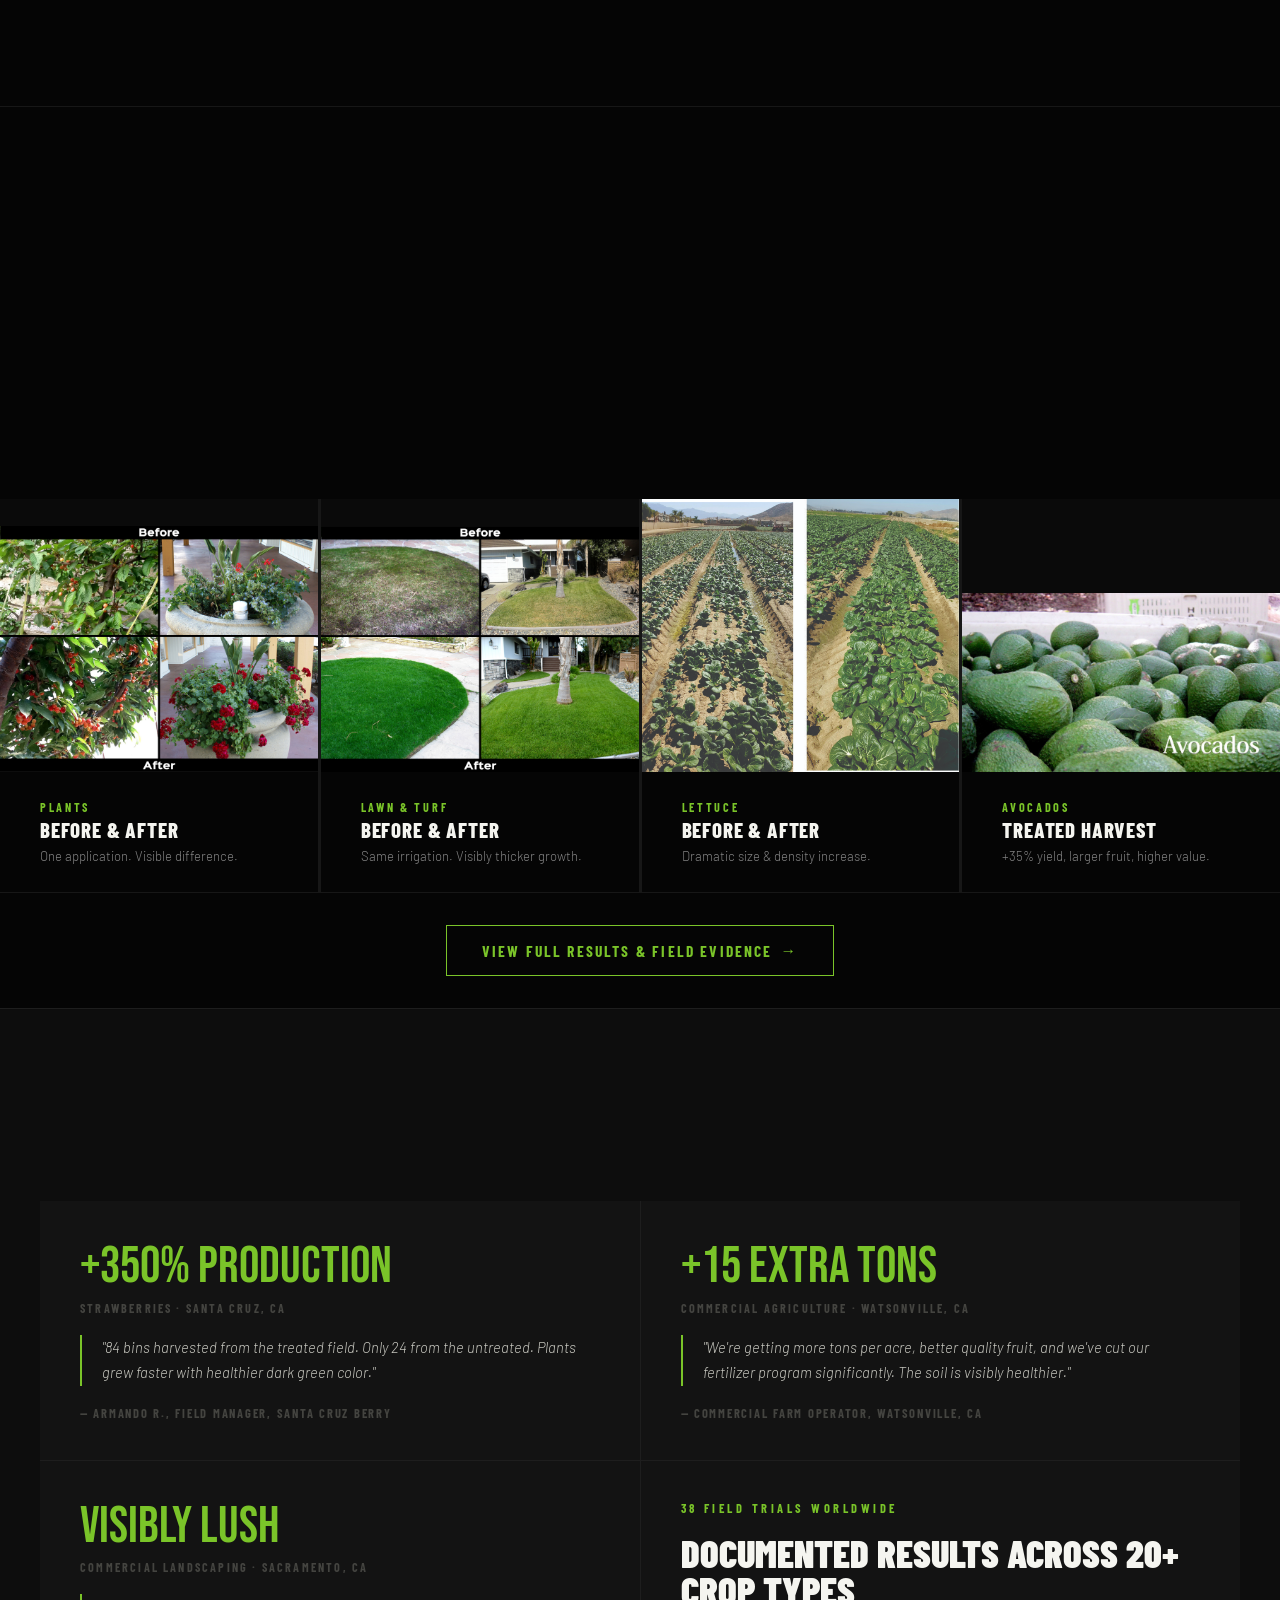
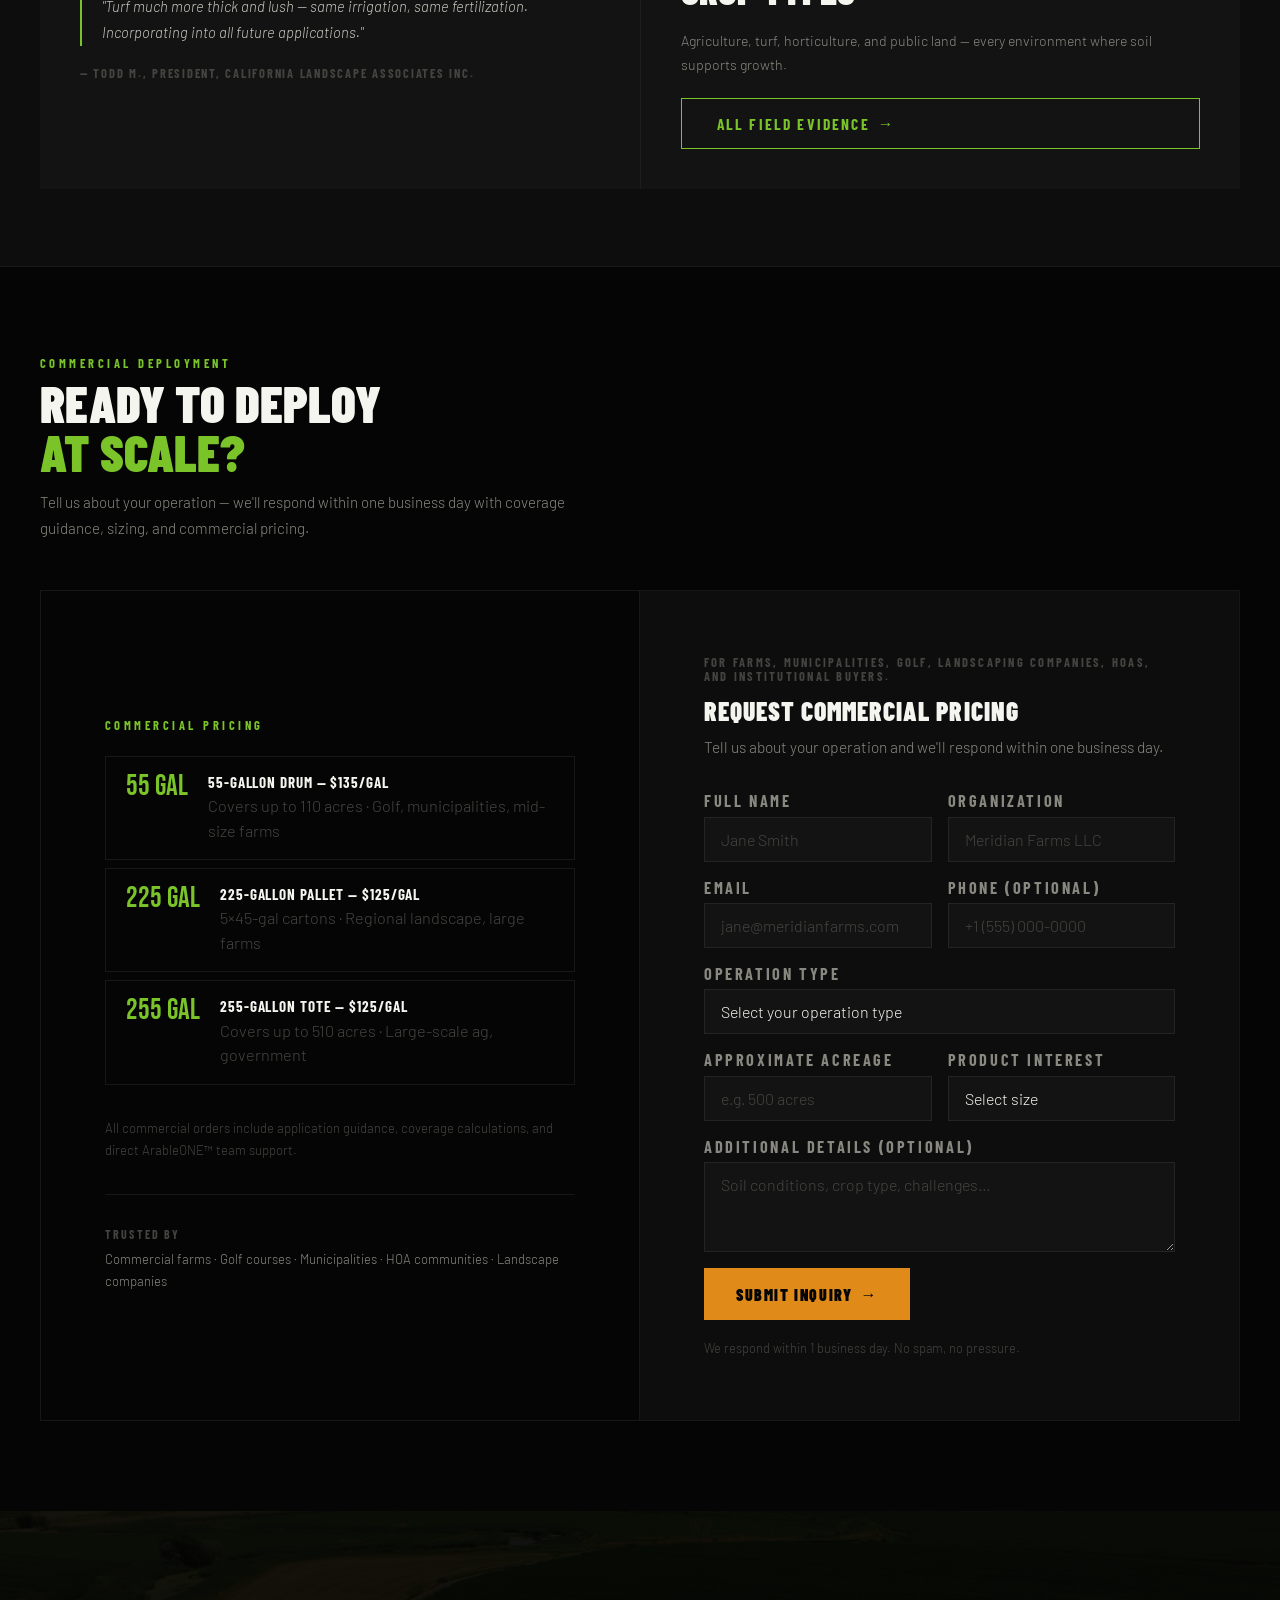
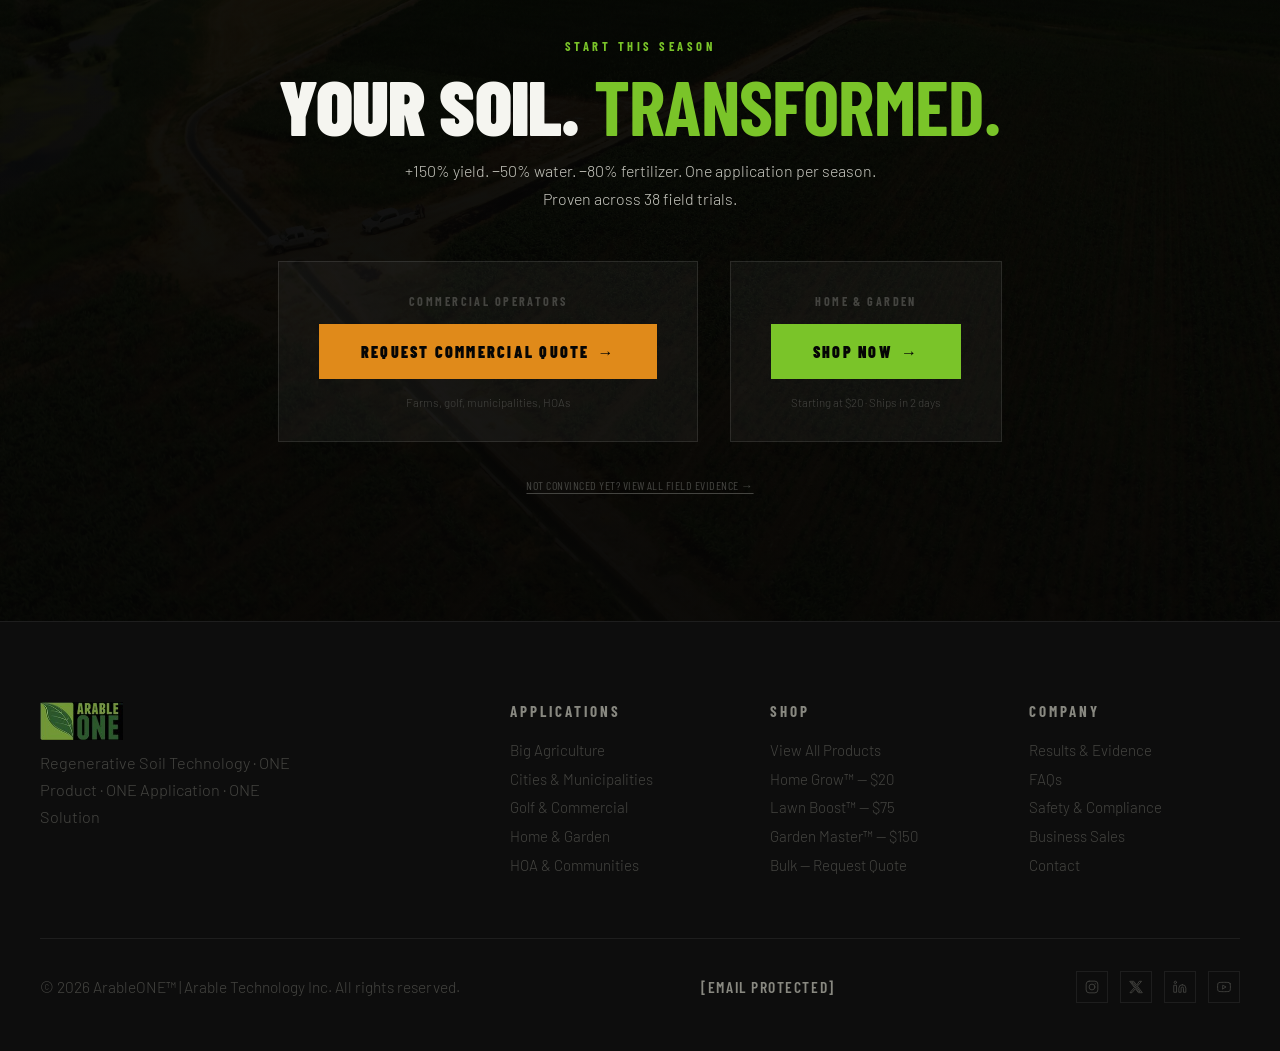
==== commit 1a8573ef: "Add files via upload" ====
--- a/index.html
+++ b/index.html
@@ -333,6 +333,7 @@
   <a onclick="closeMobileMenu()" href="products.html">Products</a>
   <a onclick="closeMobileMenu()" href="#b2b">Business</a>
   <a onclick="closeMobileMenu()" href="faq.html">FAQ</a>
+  <a onclick="closeMobileMenu()" href="safety-compliance.html">Safety</a>
 </nav>
 
 <header id="nav">
@@ -345,6 +346,7 @@
       <li><a href="products.html">Products</a></li>
       <li><a href="#b2b">Business</a></li>
       <li><a href="faq.html">FAQ</a></li>
+      <li><a href="safety-compliance.html">Safety</a></li>
     </ul>
     <a href="#b2b" class="btn btn-a" style="padding:.65rem 1.4rem;font-size:.73rem">Get a Quote</a>
     <button class="ham" id="ham" onclick="openMobileMenu()" aria-label="Open menu"><span></span><span></span><span></span></button>
@@ -890,6 +892,7 @@
       <div class="ft-col"><h4>Company</h4><ul>
         <li><a href="results.html">Results &amp; Evidence</a></li>
         <li><a href="faq.html">FAQs</a></li>
+        <li><a href="safety-compliance.html">Safety &amp; Compliance</a></li>
         <li><a href="#b2b">Business Sales</a></li>
         <li><a href="#b2b">Contact</a></li>
       </ul></div>
